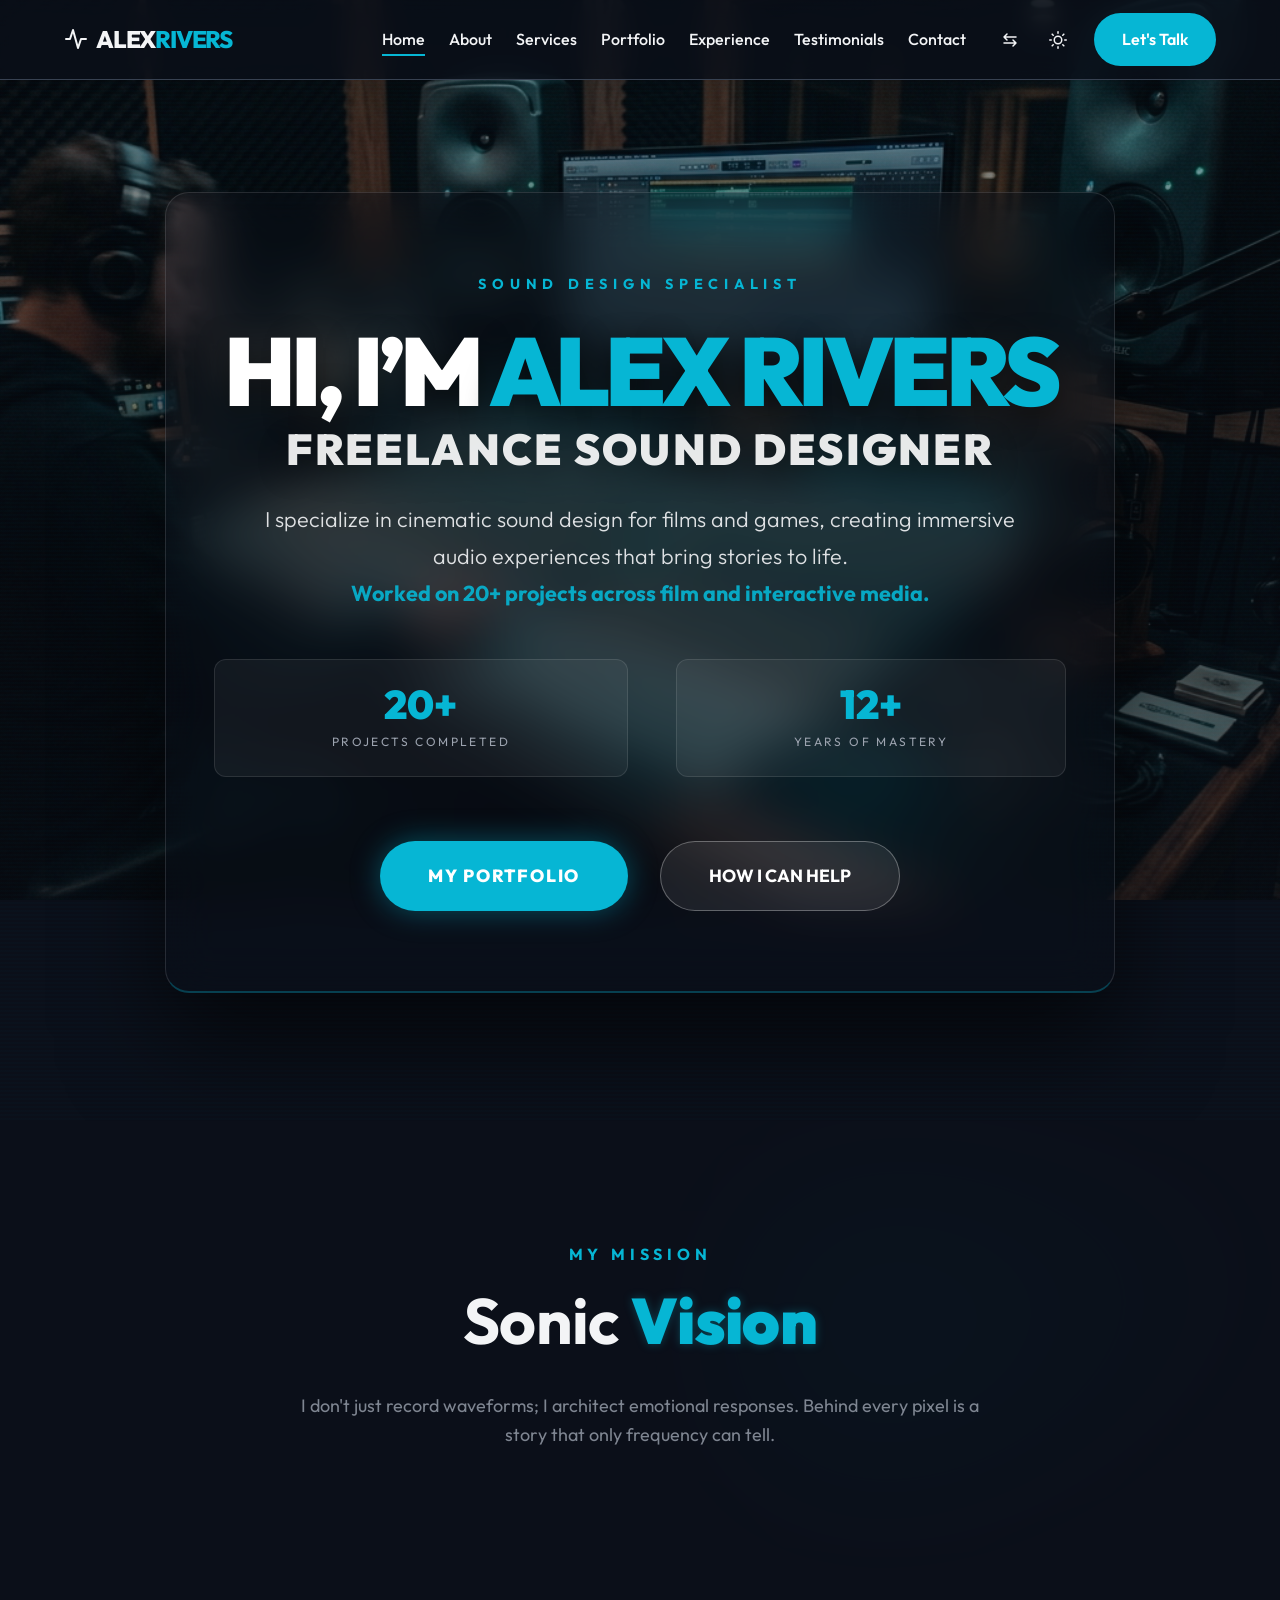
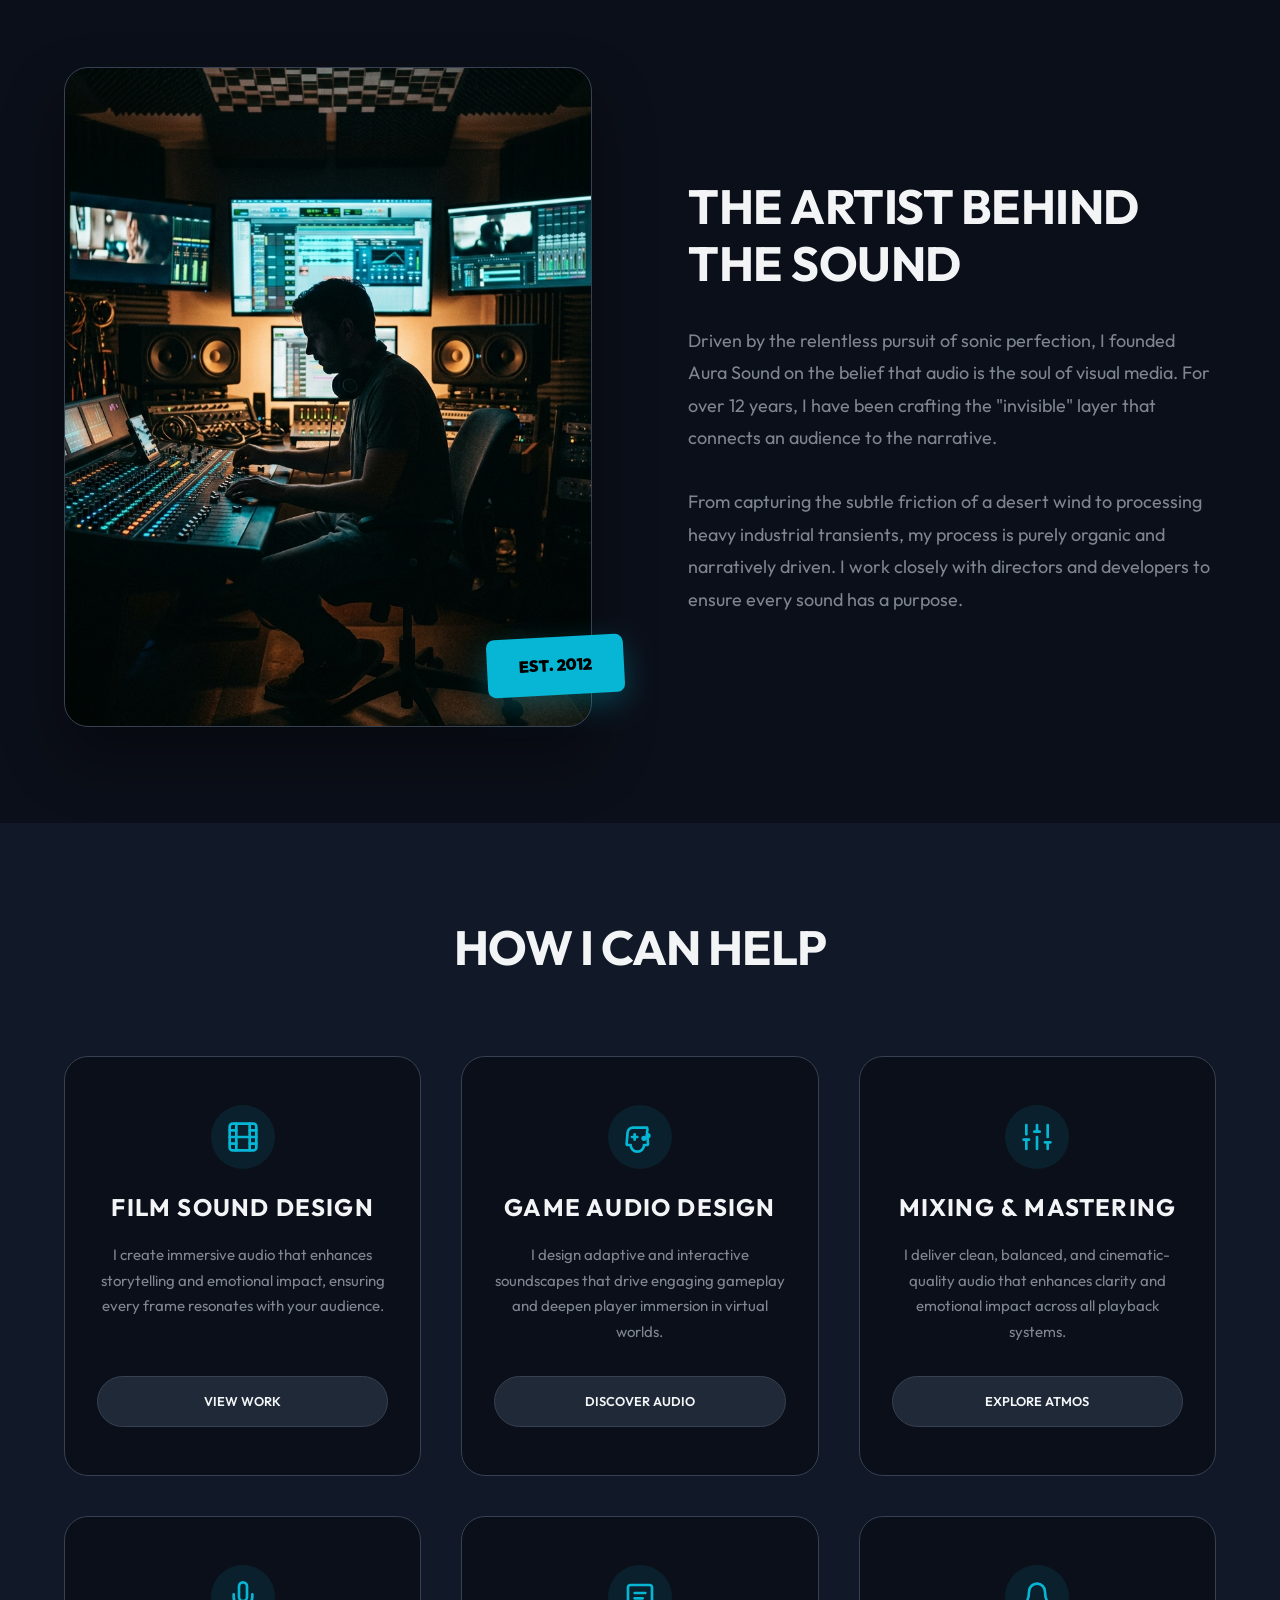
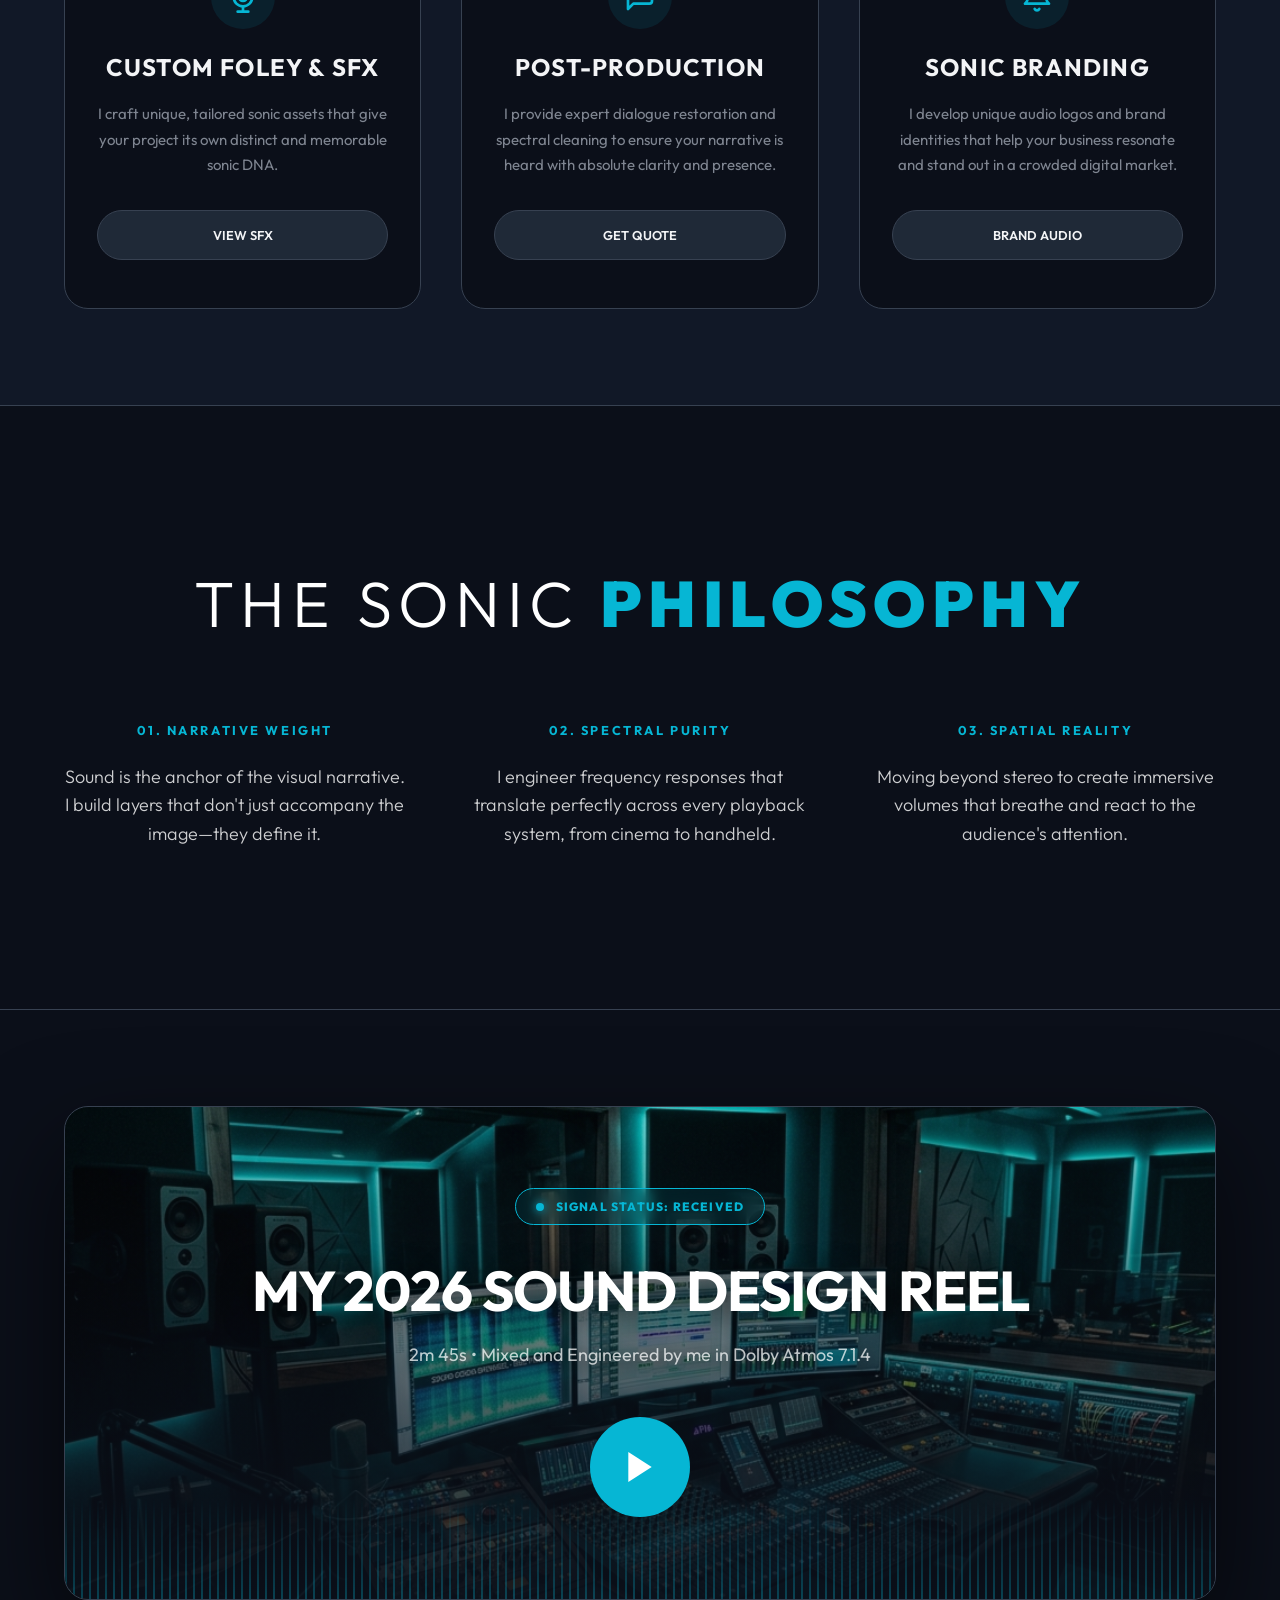
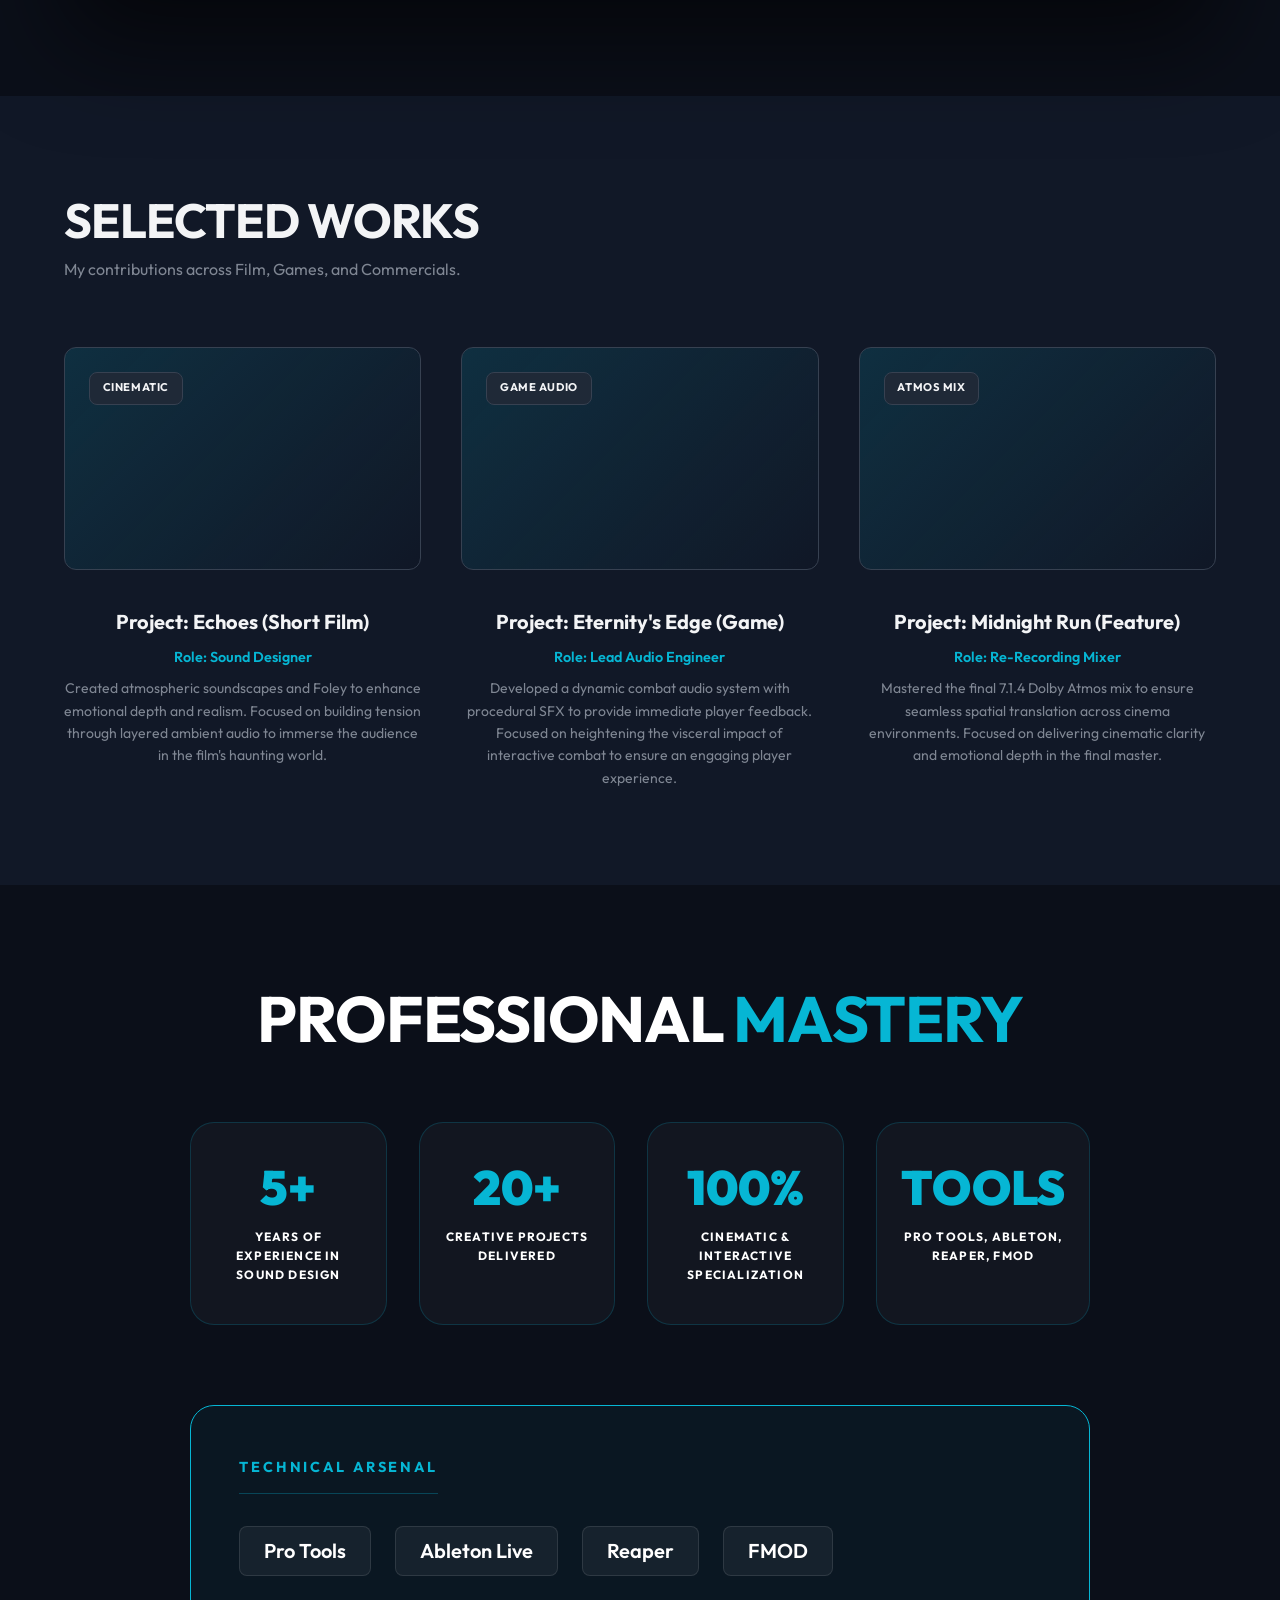
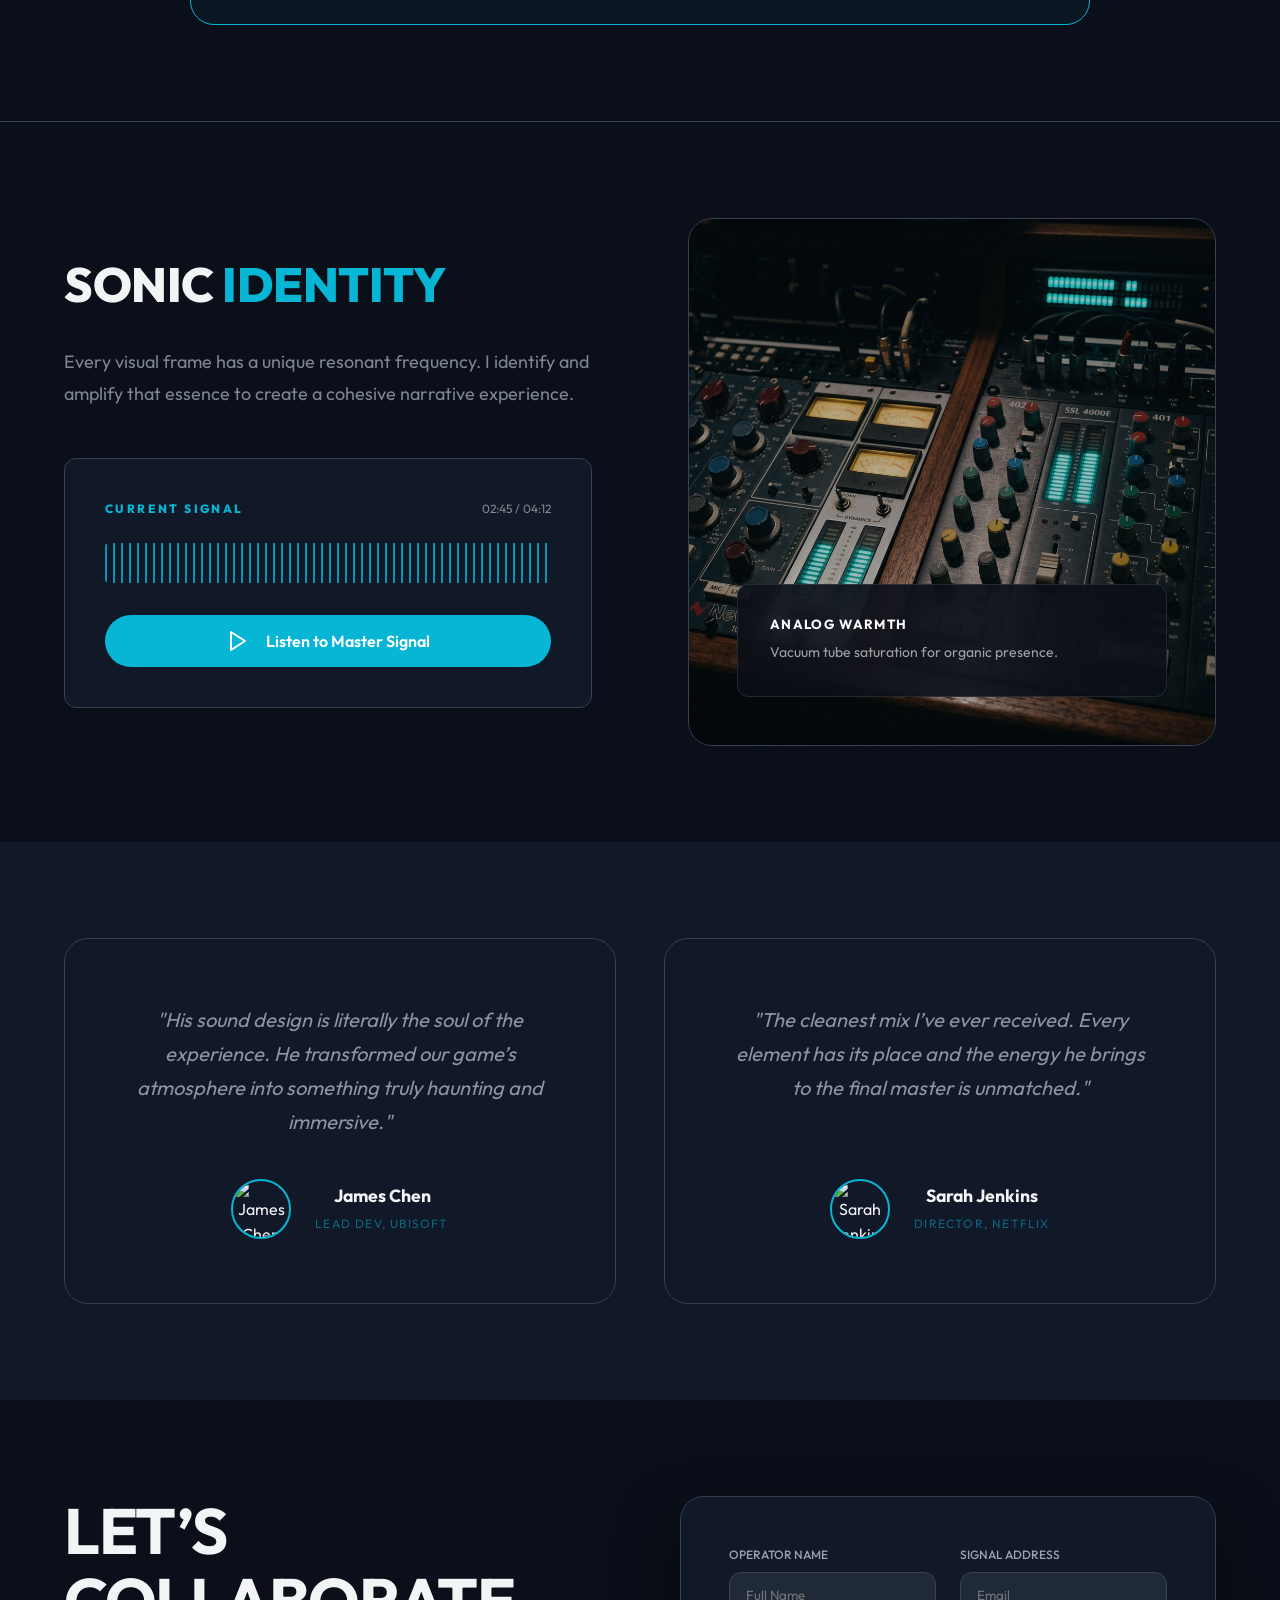
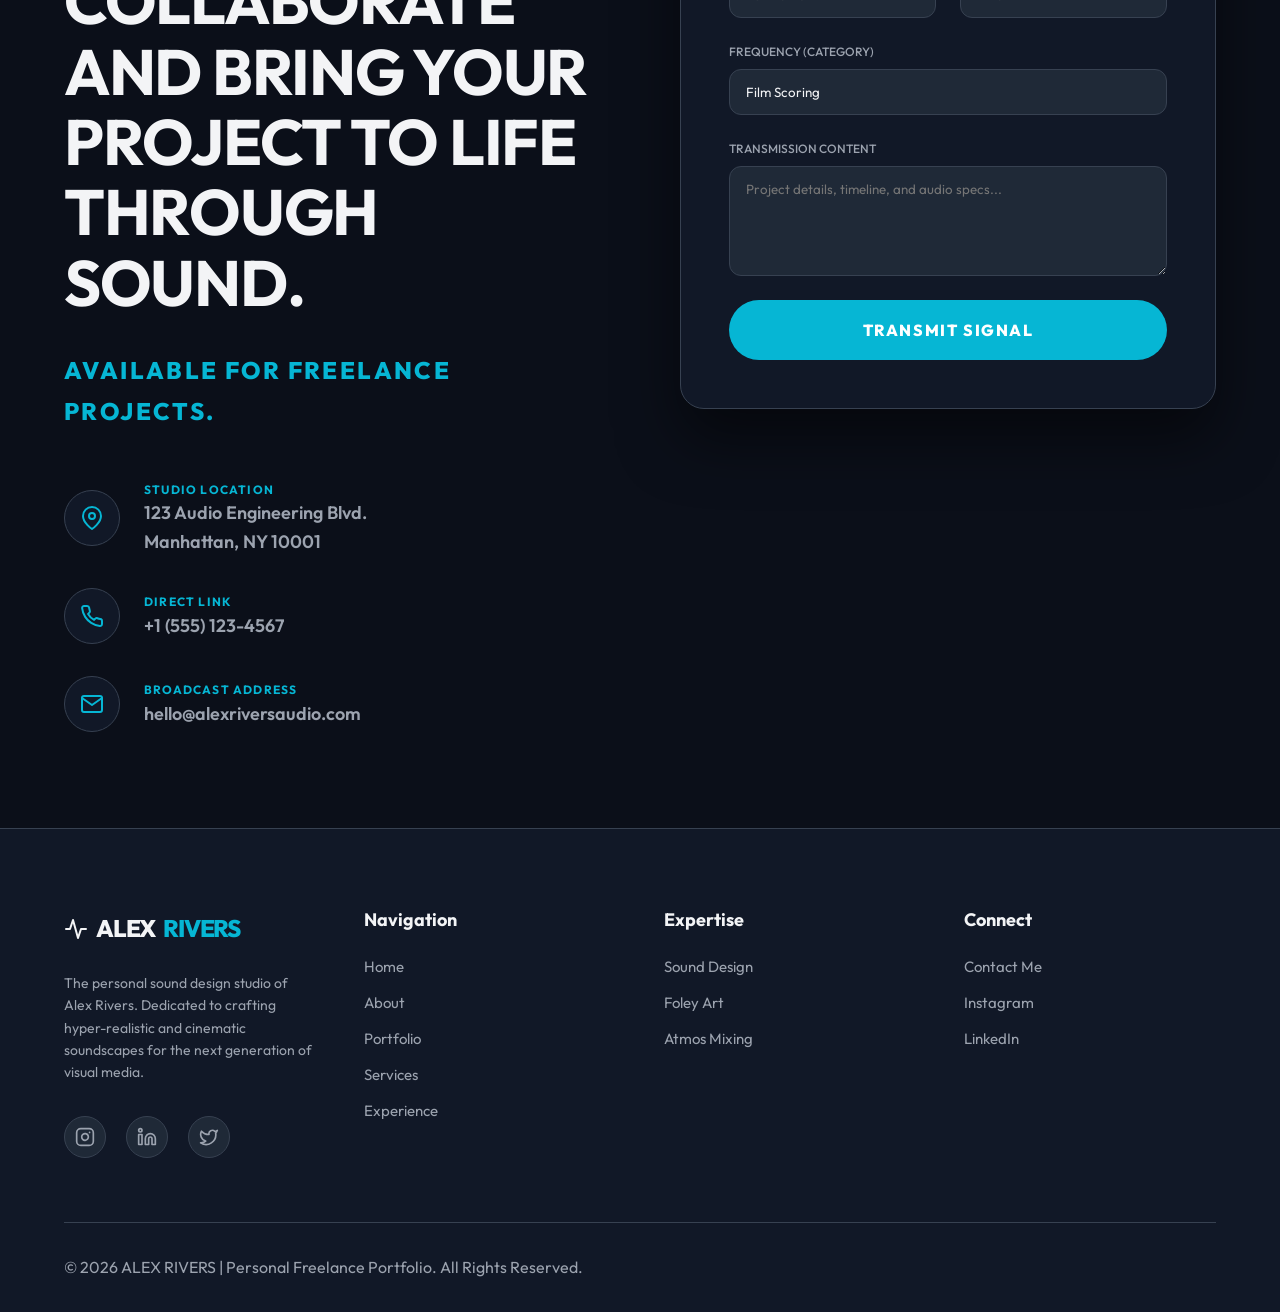
==== index.html @ 5bac8e1f "single page changes" ====
<!DOCTYPE html>
<html lang="en" data-theme="dark" dir="ltr">

<head>
  <meta charset="UTF-8">
  <meta name="viewport" content="width=device-width, initial-scale=1.0">
  <title>AURA SOUND | Personal Portfolio of a Freelance Sound Designer</title>
  <meta name="description"
    content="High-fidelity cinematic soundscapes and Atmos engineering by a specialized freelance sound designer. Explore my work in film and games.">
  <link rel="icon" type="image/svg+xml" href="favicon.svg">
  <link rel="stylesheet" href="css/style.css">
  <style>
    @keyframes fadeInUp {
      from {
        opacity: 0;
        transform: translateY(30px);
      }

      to {
        opacity: 1;
        transform: translateY(0);
      }
    }

    .fade-in-up {
      animation: fadeInUp 0.8s cubic-bezier(0.16, 1, 0.3, 1) forwards;
    }

    .testimonial-card:hover {
      border-color: var(--primary) !important;
      box-shadow: 0 0 30px rgba(6, 182, 212, 0.15);
      transform: translateY(-5px);
    }

    /* Experience Section Stats */
    .experience-stats-grid {
      display: grid;
      grid-template-columns: repeat(4, 1fr);
      gap: 2rem;
      margin-bottom: 5rem;
    }

    .stat-card {
      padding: 2.5rem 1.5rem;
      background: rgba(255, 255, 255, 0.03);
      border: 1px solid rgba(6, 182, 212, 0.2);
      border-radius: var(--radius-lg);
      backdrop-filter: blur(10px);
      transition: transform var(--trans-base);
      text-align: center;
    }

    .stat-card:hover {
      transform: translateY(-5px);
      border-color: var(--primary);
    }

    @media (max-width: 1200px) {
      .experience-stats-grid {
        grid-template-columns: repeat(2, 1fr);
      }
    }

    @media (max-width: 768px) {
      .experience-stats-grid {
        grid-template-columns: 1fr;
        gap: 1.5rem;
      }

      .stat-card {
        padding: 2rem;
      }
    }

    .btn:hover {
      transform: translateY(-2px);
      transition: all 0.3s ease;
    }

    .hero-glass-container {
      position: relative;
    }

    /* Services Styles */
    .service-card:hover {
      transform: translateY(-5px);
      border-color: var(--primary) !important;
      box-shadow: 0 10px 30px rgba(6, 182, 212, 0.1);
    }

    /* Portfolio Styles */
    @keyframes pulse-signal {
      0% {
        opacity: 0.4;
        transform: scale(0.9);
      }

      50% {
        opacity: 1;
        transform: scale(1.1);
      }

      100% {
        opacity: 0.4;
        transform: scale(0.9);
      }
    }

    .signal-dot {
      animation: pulse-signal 2s infinite;
    }

    .reel-container:hover .play-btn {
      transform: scale(1.1);
      background-color: var(--primary);
      color: #fff;
    }

    /* Experience & home2 styles */
    .sonic-identity-img-wrapper img {
      transition: transform 0.8s cubic-bezier(0.16, 1, 0.3, 1);
    }

    .sonic-identity-img-wrapper:hover img {
      transform: scale(1.05);
    }
  </style>
</head>

<body>

  <!-- Header & Navigation -->
  <header class="header">
    <div class="container nav-inner flex-between">

      <!-- Logo -->
      <a href="index.html" class="logo">
        <svg xmlns="http://www.w3.org/2000/svg" width="28" height="28" viewBox="0 0 24 24" fill="none"
          stroke="var(--primary)" stroke-width="2" stroke-linecap="round" stroke-linejoin="round" class="icon">
          <path d="M2 12h4l3-9 5 18 3-9h5"></path>
        </svg>
        <div class="logo-text">ALEX<span>RIVERS</span></div>
      </a>

      <!-- Menu Toggle -->
      <button class="menu-toggle icon-btn">
        <svg xmlns="http://www.w3.org/2000/svg" width="24" height="24" viewBox="0 0 24 24" fill="none"
          stroke="currentColor" stroke-width="2" stroke-linecap="round" stroke-linejoin="round" class="icon">
          <line x1="3" y1="12" x2="21" y2="12"></line>
          <line x1="3" y1="6" x2="21" y2="6"></line>
          <line x1="3" y1="18" x2="21" y2="18"></line>
        </svg>
      </button>

      <!-- Navigation Links -->
      <nav class="nav-links">
        <a href="#home" class="nav-link active">Home</a>
        <a href="#about" class="nav-link">About</a>
        <a href="#services" class="nav-link">Services</a>
        <a href="#portfolio" class="nav-link">Portfolio</a>
        <a href="#experience" class="nav-link">Experience</a>
        <a href="#testimonials" class="nav-link">Testimonials</a>
        <a href="#contact" class="nav-link">Contact</a>

        <!-- Actions -->
        <div class="nav-actions">
          <div class="toggles-wrapper">
            <button class="icon-btn rtl-toggle" title="Toggle RTL">
              <svg xmlns="http://www.w3.org/2000/svg" width="20" height="20" viewBox="0 0 24 24" fill="none"
                stroke="currentColor" stroke-width="2" stroke-linecap="round" stroke-linejoin="round"
                class="icon icon-sm">
                <path d="M20 8H4M8 4l-4 4 4 4"></path>
                <path d="M4 16h16M16 12l4 4-4 4"></path>
              </svg>
            </button>

            <button class="icon-btn theme-toggle" title="Toggle Dark/Light">
              <svg xmlns="http://www.w3.org/2000/svg" width="20" height="20" viewBox="0 0 24 24" fill="none"
                stroke="currentColor" stroke-width="2" stroke-linecap="round" stroke-linejoin="round"
                class="icon icon-sm">
                <circle cx="12" cy="12" r="5"></circle>
                <line x1="12" y1="1" x2="12" y2="3"></line>
                <line x1="12" y1="21" x2="12" y2="23"></line>
                <line x1="4.22" y1="4.22" x2="5.64" y2="5.64"></line>
                <line x1="18.36" y1="18.36" x2="19.78" y2="19.78"></line>
                <line x1="1" y1="12" x2="3" y2="12"></line>
                <line x1="21" y1="12" x2="23" y2="12"></line>
                <line x1="4.22" y1="19.78" x2="5.64" y2="18.36"></line>
                <line x1="18.36" y1="5.64" x2="19.78" y2="4.22"></line>
              </svg>
            </button>
          </div>

          <a href="#contact" class="btn btn-primary">Let's Talk</a>
        </div>
      </nav>

    </div>
  </header>

  <main>
    <!-- Hero Section (Personal Branding) -->
    <section id="home" class="section"
      style="padding-top: calc(var(--nav-height) + 4rem); min-height: 100vh; display: flex; align-items: center; position: relative; overflow: hidden; background: linear-gradient(rgba(11, 15, 25, 0.4), rgba(11, 15, 25, 0.6)), url('images/home1_hero_premium.png') center/cover; background-attachment: fixed;">
      <div class="h-hero-scanline"></div>
      <div class="container" style="position: relative; z-index: 10;">
        <div class="hero-glass-container fade-in-up"
          style="background: rgba(11, 15, 25, 0.3); backdrop-filter: blur(25px); -webkit-backdrop-filter: blur(25px); padding: 5rem 3rem; border-radius: var(--radius-lg); border: 1px solid rgba(255, 255, 255, 0.12); max-width: 950px; margin: 3rem auto 2rem; box-shadow: 0 50px 100px rgba(0,0,0,0.6); border-bottom: 2px solid rgba(6, 182, 212, 0.3); text-align: center;">
          <div class="hero-header-v2">
            <span class="hero-eyebrow"
              style="color: var(--primary); font-weight: 700; text-transform: uppercase; letter-spacing: 0.4em; margin-bottom: 2rem; display: block; font-size: 0.9rem;">Sound Design Specialist</span>
            <h1
              style="font-size: clamp(3.2rem, 8vw, 6rem); text-transform: uppercase; font-weight: 950; line-height: 0.9; letter-spacing: -0.05em; margin-bottom: 2rem; color: #fff; text-shadow: 0 10px 30px rgba(0,0,0,0.5);">
              Hi, I’m <span style="color: var(--primary);">Alex Rivers</span><br>
              <span style="font-size: 0.45em; opacity: 0.9; letter-spacing: 0.05em; display: block; margin-top: 1rem;">Freelance Sound Designer</span>
            </h1>
          </div>
          <p
            style="font-size: 1.35rem; max-width: 800px; margin: 0 auto 3rem; opacity: 0.9; line-height: 1.7; color: #f3f4f6; font-weight: 300;">
            I specialize in cinematic sound design for films and games, creating immersive audio experiences that bring stories to life. <br>
            <span style="font-weight: 700; color: var(--primary);">Worked on 20+ projects across film and interactive media.</span>
          </p>
          
          <div class="hero-highlights">
            <div class="highlight-item">
              <span style="display: block; font-size: 2.5rem; font-weight: 900; color: var(--primary); line-height: 1;">20+</span>
              <span style="font-size: 0.75rem; text-transform: uppercase; letter-spacing: 0.2em; color: var(--text-muted); margin-top: 0.5rem; display: block;">Projects Completed</span>
            </div>
            <div class="highlight-item">
              <span style="display: block; font-size: 2.5rem; font-weight: 900; color: var(--primary); line-height: 1;">12+</span>
              <span style="font-size: 0.75rem; text-transform: uppercase; letter-spacing: 0.2em; color: var(--text-muted); margin-top: 0.5rem; display: block;">Years of Mastery</span>
            </div>
          </div>
          <div style="display: flex; gap: 2rem; flex-wrap: wrap; justify-content: center;">
            <a href="#portfolio" class="btn btn-primary"
              style="padding: 1.25rem 3rem; font-weight: 800; font-size: 1.1rem; box-shadow: 0 0 30px rgba(6, 182, 212, 0.4); text-transform: uppercase; letter-spacing: 0.1em;">My
              Portfolio</a>
            <a href="#services" class="btn btn-secondary"
              style="border: 1.5px solid rgba(255, 255, 255, 0.3); background: rgba(255, 255, 255, 0.08); color: #fff; padding: 1.25rem 3rem; font-weight: 700; font-size: 1.1rem; text-transform: uppercase;">How
              I Can Help</a>
          </div>
        </div>
      </div>
    </section>

    <!-- SECTION 2: About Section (Personal) -->
    <section id="about" class="section"
      style="min-height: 50vh; display: flex; align-items: center; justify-content: center; position: relative; background: var(--hero-bg); overflow: hidden;">
      <div class="container fade-in-up" style="position: relative; z-index: 10; text-align: center;">
        <p
          style="color: var(--primary); font-weight: 700; text-transform: uppercase; letter-spacing: 0.3em; margin-bottom: 1rem;">
          My Mission</p>
        <h2 style="font-size: clamp(2.5rem, 5vw, 4rem); line-height: 1.2; margin-bottom: 2rem;">Sonic <span
            style="display: inline-block; color: var(--primary); font-weight: 900; letter-spacing: -0.01em; filter: drop-shadow(0 0 5px rgba(6, 182, 212, 0.3));">Vision</span>
        </h2>
        <p style="max-width: 700px; margin: 0 auto; font-size: 1.125rem; opacity: 0.8; line-height: 1.6;">I don't just
          record waveforms; I architect emotional responses. Behind every pixel is a story that only frequency can
          tell.
        </p>
      </div>
      <div
        style="position: absolute; right: -10%; top: 20%; width: 50%; height: 60%; background: linear-gradient(135deg, var(--primary) 0%, transparent 70%); opacity: 0.05; filter: blur(100px); pointer-events: none;">
      </div>
    </section>

    <!-- SECTION 2.1: The Artist Behind the Sound -->
    <section class="section">
      <div class="container fade-in-up">
        <div class="grid-2 about-persona-grid" style="gap: 6rem; align-items: center;">
          <div class="persona-image-wrapper" style="position: relative;">
            <div
              style="aspect-ratio: 4/5; width: 100%; background: url('images/studio_persona_moody_1775890774664.png') center/cover; border-radius: var(--radius-lg); border: 1px solid var(--border-color); box-shadow: 0 30px 60px rgba(0,0,0,0.4);">
            </div>
            <div class="persona-badge"
              style="position: absolute; bottom: 2rem; right: -2rem; background: var(--primary); color: #000; padding: 1rem 2rem; border-radius: var(--radius-sm); font-weight: 900; transform: rotate(-3deg); box-shadow: 0 10px 30px rgba(6, 182, 212, 0.3);">
              EST. 2012</div>
          </div>
          <div>
            <h2 style="text-transform: uppercase; margin-bottom: 2rem;">The Artist Behind the Sound</h2>
            <p style="font-size: 1.125rem; line-height: 1.8; opacity: 0.8; margin-bottom: 2rem;">Driven by the
              relentless pursuit of sonic perfection, I founded Aura Sound on the belief that audio is the soul of
              visual media. For over 12 years, I have been crafting the "invisible" layer that connects an audience to
              the narrative.</p>
            <p style="font-size: 1.125rem; line-height: 1.8; opacity: 0.8;">From capturing the subtle friction of a
              desert wind to processing heavy industrial transients, my process is purely organic and narratively
              driven. I work closely with directors and developers to ensure every sound has a purpose.</p>
          </div>
        </div>
      </div>
    </section>
    <!-- SECTION 3: Services (How I Can Help) -->
    <section id="services" class="section" style="background-color: var(--surface-1);">
      <div class="container fade-in-up">
        <h2 style="text-align: center; margin-bottom: 5rem; text-transform: uppercase; letter-spacing: -0.02em;">How I
          Can Help</h2>
        <div class="grid-3" style="gap: 2.5rem; align-items: stretch;">
          <div class="service-card"
            style="background-color: var(--bg-color); padding: 3rem 2rem; border-radius: var(--radius-lg); border: 1px solid var(--border-color); transition: transform var(--trans-base); text-align: center; display: flex; flex-direction: column; height: 100%;">
            <div
              style="width: 64px; height: 64px; background-color: rgba(6, 182, 212, 0.1); color: var(--primary); border-radius: 50%; display: flex; align-items: center; justify-content: center; margin: 0 auto 1.5rem;">
              <svg xmlns="http://www.w3.org/2000/svg" width="32" height="32" viewBox="0 0 24 24" fill="none"
                stroke="currentColor" stroke-width="2" stroke-linecap="round" stroke-linejoin="round">
                <rect x="2" y="2" width="20" height="20" rx="2.18" ry="2.18"></rect>
                <line x1="7" y1="2" x2="7" y2="22"></line>
                <line x1="17" y1="2" x2="17" y2="22"></line>
                <line x1="2" y1="12" x2="22" y2="12"></line>
                <line x1="2" y1="7" x2="7" y2="7"></line>
                <line x1="2" y1="17" x2="7" y2="17"></line>
                <line x1="17" y1="17" x2="22" y2="17"></line>
                <line x1="17" y1="7" x2="22" y2="7"></line>
              </svg>
            </div>
            <h3 style="text-transform: uppercase; letter-spacing: 0.05em; margin-bottom: 1.25rem;">Film Sound Design</h3>
            <p style="font-size: 0.9375rem; opacity: 0.8; line-height: 1.7; flex: 1;">I create immersive audio that enhances storytelling and emotional impact, ensuring every frame resonates with your audience.</p>
            <a href="#portfolio" class="btn btn-secondary"
              style="width: 100%; margin-top: 2rem; font-size: 0.8rem; text-transform: uppercase;">View
              Work</a>
          </div>

          <div class="service-card"
            style="background-color: var(--bg-color); padding: 3rem 2rem; border-radius: var(--radius-lg); border: 1px solid var(--border-color); transition: transform var(--trans-base); text-align: center; display: flex; flex-direction: column; height: 100%;">
            <div
              style="width: 64px; height: 64px; background-color: rgba(6, 182, 212, 0.1); color: var(--primary); border-radius: 50%; display: flex; align-items: center; justify-content: center; margin: 0 auto 1.5rem;">
              <svg xmlns="http://www.w3.org/2000/svg" width="32" height="32" viewBox="0 0 24 24" fill="none"
                stroke="currentColor" stroke-width="2" stroke-linecap="round" stroke-linejoin="round">
                <line x1="6" y1="12" x2="10" y2="12"></line>
                <line x1="8" y1="10" x2="8" y2="14"></line>
                <circle cx="15" cy="13" r="1"></circle>
                <circle cx="18" cy="11" r="1"></circle>
                <path d="M17.32 5H6.68a4 4 0 0 0-3.978 3.59c-.006.052-.01.101-.017.152L2 17a1 1 0 0 0 1 1h2a5 5 0 0 0 10 0h2a1 1 0 0 0 1-1l-.685-8.258c-.023-.273-.042-.547-.042-.822A4 4 0 0 0 17.32 5z"></path>
              </svg>
            </div>
            <h3 style="text-transform: uppercase; letter-spacing: 0.05em; margin-bottom: 1.25rem;">Game Audio Design</h3>
            <p style="font-size: 0.9375rem; opacity: 0.8; line-height: 1.7; flex: 1;">I design adaptive and interactive soundscapes that drive engaging gameplay and deepen player immersion in virtual worlds.</p>
            <a href="#portfolio" class="btn btn-secondary"
              style="width: 100%; margin-top: 2rem; font-size: 0.8rem; text-transform: uppercase;">Discover
              Audio</a>
          </div>

          <div class="service-card"
            style="background-color: var(--bg-color); padding: 3rem 2rem; border-radius: var(--radius-lg); border: 1px solid var(--border-color); transition: transform var(--trans-base); text-align: center; display: flex; flex-direction: column; height: 100%;">
            <div
              style="width: 64px; height: 64px; background-color: rgba(6, 182, 212, 0.1); color: var(--primary); border-radius: 50%; display: flex; align-items: center; justify-content: center; margin: 0 auto 1.5rem;">
              <svg xmlns="http://www.w3.org/2000/svg" width="32" height="32" viewBox="0 0 24 24" fill="none"
                stroke="currentColor" stroke-width="2" stroke-linecap="round" stroke-linejoin="round">
                <line x1="4" y1="21" x2="4" y2="14"></line>
                <line x1="4" y1="10" x2="4" y2="3"></line>
                <line x1="12" y1="21" x2="12" y2="12"></line>
                <line x1="12" y1="8" x2="12" y2="3"></line>
                <line x1="20" y1="21" x2="20" y2="16"></line>
                <line x1="20" y1="12" x2="20" y2="3"></line>
                <line x1="2" y1="14" x2="6" y2="14"></line>
                <line x1="10" y1="8" x2="14" y2="8"></line>
                <line x1="18" y1="16" x2="22" y2="16"></line>
              </svg>
            </div>
            <h3 style="text-transform: uppercase; letter-spacing: 0.05em; margin-bottom: 1.25rem;">Mixing & Mastering</h3>
            <p style="font-size: 0.9375rem; opacity: 0.8; line-height: 1.7; flex: 1;">I deliver clean, balanced, and cinematic-quality audio that enhances clarity and emotional impact across all playback systems.</p>
            <a href="#experience" class="btn btn-secondary"
              style="width: 100%; margin-top: 2rem; font-size: 0.8rem; text-transform: uppercase;">Explore
              Atmos</a>
          </div>

          <div class="service-card"
            style="background-color: var(--bg-color); padding: 3rem 2rem; border-radius: var(--radius-lg); border: 1px solid var(--border-color); transition: transform var(--trans-base); text-align: center; display: flex; flex-direction: column; height: 100%;">
            <div
              style="width: 64px; height: 64px; background-color: rgba(6, 182, 212, 0.1); color: var(--primary); border-radius: 50%; display: flex; align-items: center; justify-content: center; margin: 0 auto 1.5rem;">
              <svg xmlns="http://www.w3.org/2000/svg" width="32" height="32" viewBox="0 0 24 24" fill="none"
                stroke="currentColor" stroke-width="2" stroke-linecap="round" stroke-linejoin="round">
                <path d="M12 1a3 3 0 0 0-3 3v8a3 3 0 0 0 6 0V4a3 3 0 0 0-3-3z"></path>
                <path d="M19 10v2a7 7 0 0 1-14 0v-2"></path>
                <line x1="12" y1="19" x2="12" y2="23"></line>
                <line x1="8" y1="23" x2="16" y2="23"></line>
              </svg>
            </div>
            <h3 style="text-transform: uppercase; letter-spacing: 0.05em; margin-bottom: 1.25rem;">Custom Foley & SFX</h3>
            <p style="font-size: 0.9375rem; opacity: 0.8; line-height: 1.7; flex: 1;">I craft unique, tailored sonic assets that give your project its own distinct and memorable sonic DNA.</p>
            <a href="#portfolio" class="btn btn-secondary"
              style="width: 100%; margin-top: 2rem; font-size: 0.8rem; text-transform: uppercase;">View
              SFX</a>
          </div>

          <div class="service-card"
            style="background-color: var(--bg-color); padding: 3rem 2rem; border-radius: var(--radius-lg); border: 1px solid var(--border-color); transition: transform var(--trans-base); text-align: center; display: flex; flex-direction: column; height: 100%;">
            <div
              style="width: 64px; height: 64px; background-color: rgba(6, 182, 212, 0.1); color: var(--primary); border-radius: 50%; display: flex; align-items: center; justify-content: center; margin: 0 auto 1.5rem;">
              <svg xmlns="http://www.w3.org/2000/svg" width="32" height="32" viewBox="0 0 24 24" fill="none"
                stroke="currentColor" stroke-width="2" stroke-linecap="round" stroke-linejoin="round">
                <path d="M21 15a2 2 0 0 1-2 2H7l-4 4V5a2 2 0 0 1 2-2h14a2 2 0 0 1 2 2z"></path>
                <path d="M8 9h8"></path>
                <path d="M8 13h6"></path>
              </svg>
            </div>
            <h3 style="text-transform: uppercase; letter-spacing: 0.05em; margin-bottom: 1.25rem;">Post-Production</h3>
            <p style="font-size: 0.9375rem; opacity: 0.8; line-height: 1.7; flex: 1;">I provide expert dialogue restoration and spectral cleaning to ensure your narrative is heard with absolute clarity and presence.</p>
            <a href="#contact" class="btn btn-secondary"
              style="width: 100%; margin-top: 2rem; font-size: 0.8rem; text-transform: uppercase;">Get Quote</a>
          </div>

          <div class="service-card"
            style="background-color: var(--bg-color); padding: 3rem 2rem; border-radius: var(--radius-lg); border: 1px solid var(--border-color); transition: transform var(--trans-base); text-align: center; display: flex; flex-direction: column; height: 100%;">
            <div
              style="width: 64px; height: 64px; background-color: rgba(6, 182, 212, 0.1); color: var(--primary); border-radius: 50%; display: flex; align-items: center; justify-content: center; margin: 0 auto 1.5rem;">
              <svg xmlns="http://www.w3.org/2000/svg" width="32" height="32" viewBox="0 0 24 24" fill="none"
                stroke="currentColor" stroke-width="2" stroke-linecap="round" stroke-linejoin="round">
                <path d="M18 8A6 6 0 0 0 6 8c0 7-3 9-3 9h18s-3-2-3-9"></path>
                <path d="M13.73 21a2 2 0 0 1-3.46 0"></path>
              </svg>
            </div>
            <h3 style="text-transform: uppercase; letter-spacing: 0.05em; margin-bottom: 1.25rem;">Sonic Branding</h3>
            <p style="font-size: 0.9375rem; opacity: 0.8; line-height: 1.7; flex: 1;">I develop unique audio logos and brand identities that help your business resonate and stand out in a crowded digital market.</p>
            <a href="#contact" class="btn btn-secondary"
              style="width: 100%; margin-top: 2rem; font-size: 0.8rem; text-transform: uppercase;">Brand Audio</a>
          </div>
        </div>
      </div>
    </section>

    <!-- Section 3: Sonic Philosophy (Personal Approach) -->
    <section class="section"
      style="padding: 10rem 0; background: linear-gradient(rgba(11, 15, 25, 0.9), rgba(11, 15, 25, 0.9)), url('images/studio_environment_cinematic_1775890805738.png') center/cover; background-attachment: fixed; text-align: center; border-top: 1px solid var(--border-color); border-bottom: 1px solid var(--border-color);">
      <div class="container fade-in-up">
        <h2
          style="font-size: clamp(2.5rem, 5vw, 4rem); text-transform: uppercase; font-weight: 300; margin-bottom: 5rem; letter-spacing: 0.1em; color: #fff;">
          The Sonic <span style="font-weight: 900; color: var(--primary);">Philosophy</span></h2>
        <div class="grid-3" style="gap: 4rem;">
          <div>
            <h4
              style="text-transform: uppercase; color: var(--primary); margin-bottom: 1.5rem; letter-spacing: 0.2em; font-size: 0.8rem;">
              01. Narrative Weight</h4>
            <p style="color: #fff; opacity: 0.8; font-size: 1.125rem; font-weight: 300;">Sound is the anchor of the
              visual narrative. I build layers that don't just accompany the image—they define it.</p>
          </div>
          <div>
            <h4
              style="text-transform: uppercase; color: var(--primary); margin-bottom: 1.5rem; letter-spacing: 0.2em; font-size: 0.8rem;">
              02. Spectral Purity</h4>
            <p style="color: #fff; opacity: 0.8; font-size: 1.125rem; font-weight: 300;">I engineer frequency responses
              that translate perfectly across every playback system, from cinema to handheld.</p>
          </div>
          <div>
            <h4
              style="text-transform: uppercase; color: var(--primary); margin-bottom: 1.5rem; letter-spacing: 0.2em; font-size: 0.8rem;">
              03. Spatial Reality</h4>
            <p style="color: #fff; opacity: 0.8; font-size: 1.125rem; font-weight: 300;">Moving beyond stereo to create
              immersive volumes that breathe and react to the audience's attention.</p>
          </div>
        </div>
      </div>
    </section>

    <!-- SECTION 4: Portfolio (My Work) -->
    <section id="portfolio" class="section">
      <div class="container fade-in-up">
        <div class="reel-container"
          style="aspect-ratio: 21/9; background: url('images/reel-bg.png') center/cover; border-radius: var(--radius-lg); border: 1px solid var(--border-color); display: flex; align-items: center; justify-content: center; position: relative; overflow: hidden; box-shadow: 0 40px 100px rgba(0,0,0,0.6);">
          <div
            style="position: absolute; inset: 0; background: linear-gradient(to top, rgba(11,15,25,0.95), rgba(11,15,25,0.2)); z-index: 1;">
          </div>
          <div
            style="position: absolute; bottom: 0; left: 0; width: 100%; height: 100px; z-index: 2; opacity: 0.3; background-image: repeating-linear-gradient(90deg, var(--primary) 0, var(--primary) 2px, transparent 2px, transparent 8px); mask-image: linear-gradient(to top, black, transparent);">
          </div>
          <div class="reel-content" style="position: relative; z-index: 10; text-align: center; padding: 2rem;">
            <div
              style="margin-bottom: 2rem; display: inline-flex; align-items: center; gap: 0.75rem; background: rgba(6, 182, 212, 0.1); border: 1px solid var(--primary); padding: 0.5rem 1.25rem; border-radius: var(--radius-full); backdrop-filter: blur(8px);">
              <div class="signal-dot"
                style="width: 8px; height: 8px; background: var(--primary); border-radius: 50%; box-shadow: 0 0 10px var(--primary);">
              </div>
              <span
                style="font-size: 0.75rem; text-transform: uppercase; font-weight: 800; letter-spacing: 0.1em; color: var(--primary);">Signal
                Status: Received</span>
            </div>
            <h2
              style="font-size: clamp(1.8rem, 5vw, 3.5rem); margin-bottom: 1rem; text-transform: uppercase; letter-spacing: -0.02em;">
              My 2026 Sound Design Reel</h2>
            <p style="font-size: 1.125rem; opacity: 0.8; margin-bottom: 3rem;">2m 45s • Mixed and Engineered by me in
              Dolby
              Atmos 7.1.4</p>
            <button class="play-btn" style="width: 100px; height: 100px; font-size: 1.5rem; margin: 0 auto;">
              <svg xmlns="http://www.w3.org/2000/svg" width="40" height="40" viewBox="0 0 24 24" fill="currentColor"
                stroke="none">
                <polygon points="5 3 19 12 5 21 5 3"></polygon>
              </svg>
            </button>
          </div>
        </div>
      </div>
    </section>

    <section class="section" style="background-color: var(--surface-1);">
      <div class="container">
        <div class="project-log-header"
          style="display: flex; justify-content: space-between; align-items: flex-end; margin-bottom: 4rem;">
          <div>
            <h2 style="text-transform: uppercase; letter-spacing: -0.02em;">Selected Works</h2>
            <p style="margin-top: 0.5rem; opacity: 0.8;">My contributions across Film, Games, and Commercials.</p>
          </div>
        </div>
        <div class="grid-3" style="gap: 2.5rem;">
          <!-- Project 1 -->
          <div class="fade-in-up project-card">
            <div
              style="aspect-ratio: 16/10; background: url('https://images.unsplash.com/photo-1504384308090-c894fdcc538d?q=80&w=1200') center/cover; border-radius: var(--radius-md); border: 1px solid var(--border-color); margin-bottom: 1.5rem; position: relative; overflow: hidden; transition: var(--trans-base); cursor: pointer;">
              <div
                style="position: absolute; inset: 0; background: linear-gradient(135deg, rgba(6, 182, 212, 0.15), transparent);">
              </div>
              <div
                style="position: absolute; top: 1.5rem; left: 1.5rem; background: var(--surface-2); padding: 0.4rem 0.8rem; border-radius: var(--radius-sm); font-size: 0.7rem; text-transform: uppercase; font-weight: 700; letter-spacing: 0.05em; border: 1px solid var(--border-color);">
                Cinematic</div>
            </div>
            <h4 style="margin-bottom: 0.75rem; font-size: 1.25rem;">Project: Echoes (Short Film)</h4>
            <p style="font-size: 0.9rem; margin-bottom: 0.5rem; color: var(--primary); font-weight: 600;">Role: Sound Designer</p>
            <p style="font-size: 0.875rem; opacity: 0.8; line-height: 1.6;">Created atmospheric soundscapes and Foley to enhance emotional depth and realism. Focused on building tension through layered ambient audio to immerse the audience in the film's haunting world.</p>
          </div>
          <!-- Project 2 -->
          <div class="fade-in-up project-card" style="animation-delay: 0.1s;">
            <div
              style="aspect-ratio: 16/10; background: url('https://images.unsplash.com/photo-1606813907291-d86efa9b94db?q=80&w=1200') center/cover; border-radius: var(--radius-md); border: 1px solid var(--border-color); margin-bottom: 1.5rem; position: relative; overflow: hidden; transition: var(--trans-base); cursor: pointer;">
              <div
                style="position: absolute; inset: 0; background: linear-gradient(135deg, rgba(6, 182, 212, 0.15), transparent);">
              </div>
              <div
                style="position: absolute; top: 1.5rem; left: 1.5rem; background: var(--surface-2); padding: 0.4rem 0.8rem; border-radius: var(--radius-sm); font-size: 0.7rem; text-transform: uppercase; font-weight: 700; letter-spacing: 0.05em; border: 1px solid var(--border-color);">
                Game Audio</div>
            </div>
            <h4 style="margin-bottom: 0.75rem; font-size: 1.25rem;">Project: Eternity's Edge (Game)</h4>
            <p style="font-size: 0.9rem; margin-bottom: 0.5rem; color: var(--primary); font-weight: 600;">Role: Lead Audio Engineer</p>
            <p style="font-size: 0.875rem; opacity: 0.8; line-height: 1.6;">Developed a dynamic combat audio system with procedural SFX to provide immediate player feedback. Focused on heightening the visceral impact of interactive combat to ensure an engaging player experience.</p>
          </div>
          <!-- Project 3 -->
          <div class="fade-in-up project-card" style="animation-delay: 0.2s;">
            <div
              style="aspect-ratio: 16/10; background: url('https://images.unsplash.com/photo-1492724441997-5dc865305da7?q=80&w=1200') center/cover; border-radius: var(--radius-md); border: 1px solid var(--border-color); margin-bottom: 1.5rem; position: relative; overflow: hidden; transition: var(--trans-base); cursor: pointer;">
              <div
                style="position: absolute; inset: 0; background: linear-gradient(135deg, rgba(6, 182, 212, 0.15), transparent);">
              </div>
              <div
                style="position: absolute; top: 1.5rem; left: 1.5rem; background: var(--surface-2); padding: 0.4rem 0.8rem; border-radius: var(--radius-sm); font-size: 0.7rem; text-transform: uppercase; font-weight: 700; letter-spacing: 0.05em; border: 1px solid var(--border-color);">
                Atmos Mix</div>
            </div>
            <h4 style="margin-bottom: 0.75rem; font-size: 1.25rem;">Project: Midnight Run (Feature)</h4>
            <p style="font-size: 0.9rem; margin-bottom: 0.5rem; color: var(--primary); font-weight: 600;">Role: Re-Recording Mixer</p>
            <p style="font-size: 0.875rem; opacity: 0.8; line-height: 1.6;">Mastered the final 7.1.4 Dolby Atmos mix to ensure seamless spatial translation across cinema environments. Focused on delivering cinematic clarity and emotional depth in the final master.</p>
          </div>
        </div>
      </div>
    </section>

    <section id="experience" class="section"
      style="background: linear-gradient(rgba(11, 15, 25, 0.9), rgba(11, 15, 25, 0.9)), url('images/studio_environment_cinematic_1775890805738.png') center/cover; background-attachment: fixed;">
      <div class="container fade-in-up">
        <div style="text-align: center; max-width: 900px; margin: 0 auto;">
          <h2 style="font-size: clamp(2.5rem, 5vw, 4rem); margin-bottom: 4rem; color: #fff; text-transform: uppercase; letter-spacing: -0.02em;">Professional <span style="color: var(--primary);">Mastery</span></h2>
          
          <div class="experience-stats-grid">
            <div class="stat-card">
              <div style="font-size: 3rem; font-weight: 900; color: var(--primary); line-height: 1; margin-bottom: 1rem;">5+</div>
              <p style="color: #fff; text-transform: uppercase; letter-spacing: 0.1em; font-weight: 700; font-size: 0.75rem;">Years of Experience in Sound Design</p>
            </div>
            <div class="stat-card">
              <div style="font-size: 3rem; font-weight: 900; color: var(--primary); line-height: 1; margin-bottom: 1rem;">20+</div>
              <p style="color: #fff; text-transform: uppercase; letter-spacing: 0.1em; font-weight: 700; font-size: 0.75rem;">Creative Projects Delivered</p>
            </div>
            <div class="stat-card">
              <div style="font-size: 3rem; font-weight: 900; color: var(--primary); line-height: 1; margin-bottom: 1rem;">100%</div>
              <p style="color: #fff; text-transform: uppercase; letter-spacing: 0.1em; font-weight: 700; font-size: 0.75rem;">Cinematic & Interactive Specialization</p>
            </div>
            <div class="stat-card">
              <div style="font-size: 3rem; font-weight: 900; color: var(--primary); line-height: 1; margin-bottom: 1rem;">TOOLS</div>
              <p style="color: #fff; text-transform: uppercase; letter-spacing: 0.1em; font-weight: 700; font-size: 0.75rem;">Pro Tools, Ableton, Reaper, FMOD</p>
            </div>
          </div>

          <div class="arsenal-container">
            <h4 style="color: var(--primary); text-transform: uppercase; letter-spacing: 0.2em; margin-bottom: 2rem; font-size: 0.9rem; border-bottom: 1px solid rgba(6, 182, 212, 0.3); padding-bottom: 1rem; display: inline-block;">Technical Arsenal</h4>
            <div class="arsenal-tags">
              <span class="arsenal-tag">Pro Tools</span>
              <span class="arsenal-tag">Ableton Live</span>
              <span class="arsenal-tag">Reaper</span>
              <span class="arsenal-tag">FMOD</span>
            </div>
          </div>
        </div>
      </div>
    </section>

    <!-- SECTION 5.1: Sonic Identity -->
    <section class="section"
      style="background-color: var(--bg-color); border-top: 1px solid var(--border-color); position: relative; overflow: hidden;">
      <div class="container fade-in-up">
        <div class="grid-2" style="align-items: center; gap: 6rem;">
          <div>
            <h2 style="font-size: 3rem; text-transform: uppercase; font-weight: 800; margin-bottom: 2rem;">Sonic <span
                style="color: var(--primary);">Identity</span></h2>
            <p style="font-size: 1.125rem; opacity: 0.8; line-height: 1.8; margin-bottom: 3rem;">Every visual frame has
              a unique resonant frequency. I identify and amplify that essence to create a cohesive narrative
              experience.</p>
            <div
              style="padding: 2.5rem; background: var(--surface-1); border: 1px solid var(--border-color); border-radius: var(--radius-md);">
              <div class="flex-between" style="margin-bottom: 1.5rem;">
                <span
                  style="text-transform: uppercase; font-size: 0.75rem; letter-spacing: 0.2em; font-weight: 800; color: var(--primary);">Current
                  Signal</span>
                <span style="font-size: 0.75rem; opacity: 0.5;">02:45 / 04:12</span>
              </div>
              <div
                style="height: 40px; background-image: repeating-linear-gradient(90deg, var(--primary) 0, var(--primary) 2px, transparent 2px, transparent 8px); opacity: 0.8; border-radius: 4px; margin-bottom: 2rem;">
              </div>
              <button class="btn btn-primary"
                style="width: 100%; display: flex; align-items: center; justify-content: center; gap: 1rem;">
                <svg xmlns="http://www.w3.org/2000/svg" width="20" height="20" viewBox="0 0 24 24" fill="currentColor"
                  stroke="none" class="icon">
                  <polygon points="5 3 19 12 5 21 5 3"></polygon>
                </svg>
                Listen to Master Signal
              </button>
            </div>
          </div>
          <div class="sonic-identity-img-wrapper"
            style="position: relative; border-radius: var(--radius-lg); overflow: hidden; border: 1px solid var(--border-color);">
            <img src="images/studio_gear_analog_1775890790411.png" alt="Analog Gear"
              style="width: 100%; aspect-ratio: 1/1; object-fit: cover; opacity: 0.7;">
            <div
              style="position: absolute; bottom: 3rem; left: 3rem; right: 3rem; padding: 2rem; background: rgba(11, 15, 25, 0.9); backdrop-filter: blur(10px); border-radius: var(--radius-md); border: 1px solid rgba(255,255,255,0.1);">
              <h5 style="text-transform: uppercase; color: #fff; margin-bottom: 0.5rem; letter-spacing: 0.1em;">Analog
                Warmth</h5>
              <p style="font-size: 0.875rem; color: #fff; opacity: 0.6;">Vacuum tube saturation for organic presence.
              </p>
            </div>
          </div>
        </div>
      </div>
    </section>

    <!-- SECTION 6: Testimonials (Client Voices) -->
    <section id="testimonials" class="section" style="background-color: var(--surface-1);">
      <div class="container">
        <div class="grid-2" style="gap: 3rem;">
          <div class="glass-bg testimonial-card"
            style="padding: 4rem; border-radius: var(--radius-lg); border: 1px solid var(--border-color); position: relative; transition: all 0.4s ease;">
            <p style="font-size: 1.25rem; font-style: italic; opacity: 0.9; margin-bottom: 2.5rem; line-height: 1.7;">
              "His sound design is literally the soul of the experience. He transformed our game’s
              atmosphere into something truly haunting and immersive."</p>
            <div class="testimonial-user" style="display: flex; align-items: center; gap: 1.5rem;">
              <img src="https://images.unsplash.com/photo-1507003211169-0a1dd7228f2d?q=80&w=400" alt="James Chen"
                style="width: 60px; height: 60px; border-radius: 50%; object-fit: cover; border: 2px solid var(--primary);">
              <div>
                <strong style="display: block; font-size: 1.1rem;">James Chen</strong>
                <span
                  style="font-size: 0.75rem; opacity: 0.5; text-transform: uppercase; letter-spacing: 0.1em; color: var(--primary);">Lead
                  Dev, Ubisoft</span>
              </div>
            </div>
          </div>
          <div class="glass-bg testimonial-card"
            style="padding: 4rem; border-radius: var(--radius-lg); border: 1px solid var(--border-color); position: relative; transition: all 0.4s ease;">
            <p style="font-size: 1.25rem; font-style: italic; opacity: 0.9; margin-bottom: 2.5rem; line-height: 1.7;">
              "The cleanest mix I’ve ever received. Every element has its place and the energy he brings to the final
              master is unmatched."</p>
            <div class="testimonial-user" style="display: flex; align-items: center; gap: 1.5rem;">
              <img src="https://images.unsplash.com/photo-1494790108377-be9c29b29330?q=80&w=400" alt="Sarah Jenkins"
                style="width: 60px; height: 60px; border-radius: 50%; object-fit: cover; border: 2px solid var(--primary);">
              <div>
                <strong style="display: block; font-size: 1.1rem;">Sarah Jenkins</strong>
                <span
                  style="font-size: 0.75rem; opacity: 0.5; text-transform: uppercase; letter-spacing: 0.1em; color: var(--primary);">Director,
                  Netflix</span>
              </div>
            </div>
          </div>
        </div>
      </div>
    </section>

    <!-- SECTION 7: Contact (Let's Collaborate) -->
    <section id="contact" class="section" style="background-color: var(--bg-color);">
      <div class="container fade-in-up">
        <div class="grid-2 contact-section-grid" style="gap: 5rem; align-items: start;">
          <div>
            <h2 style="margin-bottom: 2rem; text-transform: uppercase; letter-spacing: -0.02em; font-size: clamp(2.5rem, 5vw, 4rem); line-height: 1.1;">Let’s collaborate and bring your project to life through sound.</h2>
            <p style="margin-bottom: 3rem; line-height: 1.7; font-size: 1.5rem; color: var(--primary); font-weight: 800; text-transform: uppercase; letter-spacing: 0.1em;">Available for freelance projects.</p>

            <div style="display: flex; gap: 1.5rem; align-items: center; margin-bottom: 2rem;">
              <div
                style="width: 56px; height: 56px; background: var(--surface-1); border: 1px solid var(--border-color); border-radius: 50%; display: flex; align-items: center; justify-content: center; color: var(--primary); flex-shrink: 0;">
                <svg xmlns="http://www.w3.org/2000/svg" width="24" height="24" viewBox="0 0 24 24" fill="none"
                  stroke="currentColor" stroke-width="2" stroke-linecap="round" stroke-linejoin="round" class="icon">
                  <path d="M21 10c0 7-9 13-9 13s-9-6-9-13a9 9 0 0 1 18 0z"></path>
                  <circle cx="12" cy="10" r="3"></circle>
                </svg>
              </div>
              <div>
                <p
                  style="font-size: 0.75rem; text-transform: uppercase; color: var(--primary); font-weight: 700; letter-spacing: 0.1em;">
                  Studio Location</p>
                <p style="font-weight: 600; font-size: 1.125rem;">123 Audio Engineering Blvd.<br>Manhattan, NY 10001</p>
              </div>
            </div>

            <div style="display: flex; gap: 1.5rem; align-items: center; margin-bottom: 2rem;">
              <div
                style="width: 56px; height: 56px; background: var(--surface-1); border: 1px solid var(--border-color); border-radius: 50%; display: flex; align-items: center; justify-content: center; color: var(--primary); flex-shrink: 0;">
                <svg xmlns="http://www.w3.org/2000/svg" width="24" height="24" viewBox="0 0 24 24" fill="none"
                  stroke="currentColor" stroke-width="2" stroke-linecap="round" stroke-linejoin="round" class="icon">
                  <path
                    d="M22 16.92v3a2 2 0 0 1-2.18 2 19.79 19.79 0 0 1-8.63-3.07 19.5 19.5 0 0 1-6-6 19.79 19.79 0 0 1-3.07-8.67A2 2 0 0 1 4.11 2h3a2 2 0 0 1 2 1.72 12.84 12.84 0 0 0 .7 2.81 2 2 0 0 1-.45 2.11L8.09 9.91a16 16 0 0 0 6 6l1.27-1.27a2 2 0 0 1 2.11-.45 12.84 12.84 0 0 0 2.81.7A2 2 0 0 1 22 16.92z">
                  </path>
                </svg>
              </div>
              <div>
                <p
                  style="font-size: 0.75rem; text-transform: uppercase; color: var(--primary); font-weight: 700; letter-spacing: 0.1em;">
                  Direct Link</p>
                <p style="font-weight: 600; font-size: 1.125rem;">+1 (555) 123-4567</p>
              </div>
            </div>

            <div style="display: flex; gap: 1.5rem; align-items: center;">
              <div
                style="width: 56px; height: 56px; background: var(--surface-1); border: 1px solid var(--border-color); border-radius: 50%; display: flex; align-items: center; justify-content: center; color: var(--primary); flex-shrink: 0;">
                <svg xmlns="http://www.w3.org/2000/svg" width="24" height="24" viewBox="0 0 24 24" fill="none"
                  stroke="currentColor" stroke-width="2" stroke-linecap="round" stroke-linejoin="round" class="icon">
                  <path d="M4 4h16c1.1 0 2 .9 2 2v12c0 1.1-.9 2-2 2H4c-1.1 0-2-.9-2-2V6c0-1.1.9-2 2-2z"></path>
                  <polyline points="22,6 12,13 2,6"></polyline>
                </svg>
              </div>
              <div>
                <p
                  style="font-size: 0.75rem; text-transform: uppercase; color: var(--primary); font-weight: 700; letter-spacing: 0.1em;">
                  Broadcast Address</p>
                <p style="font-weight: 600; font-size: 1.125rem;">hello@alexriversaudio.com</p>
              </div>
            </div>
          </div>

          <div class="contact-form-container"
            style="background-color: var(--surface-1); padding: 3rem; border-radius: var(--radius-lg); border: 1px solid var(--border-color); box-shadow: 0 30px 60px rgba(0,0,0,0.5); position: relative; z-index: 10;">
            <form onsubmit="event.preventDefault(); alert('Transmission Sent.');">
              <div class="form-row"
                style="display: grid; grid-template-columns: 1fr 1fr; gap: 1.5rem; margin-bottom: 1.5rem;">
                <div class="form-group" style="margin-bottom: 0;">
                  <label style="color: var(--text-muted); font-size: 0.75rem; text-transform: uppercase;">Operator
                    Name</label>
                  <input type="text" class="input" placeholder="Full Name" required>
                </div>
                <div class="form-group" style="margin-bottom: 0;">
                  <label style="color: var(--text-muted); font-size: 0.75rem; text-transform: uppercase;">Signal
                    Address</label>
                  <input type="email" class="input" placeholder="Email" required>
                </div>
              </div>
              <div class="form-group">
                <label style="color: var(--text-muted); font-size: 0.75rem; text-transform: uppercase;">Frequency
                  (Category)</label>
                <select class="input" style="appearance: none; cursor: pointer;">
                  <option>Film Scoring</option>
                  <option>Game Sound Design</option>
                  <option>Commercial Post</option>
                  <option>Dolby Atmos Mixing</option>
                </select>
              </div>
              <div class="form-group">
                <label style="color: var(--text-muted); font-size: 0.75rem; text-transform: uppercase;">Transmission
                  Content</label>
                <textarea class="input" rows="5" placeholder="Project details, timeline, and audio specs..." required
                  style="resize: vertical;"></textarea>
              </div>
              <button type="submit" class="btn btn-primary"
                style="width: 100%; padding: 1.25rem; font-weight: 800; text-transform: uppercase; letter-spacing: 0.1em;">Transmit
                Signal</button>
            </form>
          </div>
        </div>
      </div>
    </section>

  </main>

  <!-- Footer (Standardized) -->
  <footer class="footer">
    <div class="container">
      <div class="footer-inner">
        <div class="footer-col">
          <a href="index.html" class="logo" style="margin-bottom: 1.5rem; display: flex;">
            <svg xmlns="http://www.w3.org/2000/svg" width="24" height="24" viewBox="0 0 24 24" fill="none"
              stroke="var(--primary)" stroke-width="2" stroke-linecap="round" stroke-linejoin="round" class="icon">
              <path d="M2 12h4l3-9 5 18 3-9h5"></path>
            </svg>
            ALEX<span>RIVERS</span>
          </a>
          <p style="font-size: 0.875rem; line-height: 1.6;">The personal sound design studio of Alex Rivers. Dedicated to
            crafting hyper-realistic and cinematic soundscapes for the next generation of visual media.</p>
          <div class="footer-socials">
            <a href="#" class="social-icon-link" title="Instagram">
              <svg xmlns="http://www.w3.org/2000/svg" width="20" height="20" viewBox="0 0 24 24" fill="none"
                stroke="currentColor" stroke-width="2" stroke-linecap="round" stroke-linejoin="round">
                <rect x="2" y="2" width="20" height="20" rx="5" ry="5"></rect>
                <path d="M16 11.37A4 4 0 1 1 12.63 8 4 4 0 0 1 16 11.37z"></path>
                <line x1="17.5" y1="6.5" x2="17.51" y2="6.5"></line>
              </svg>
            </a>
            <a href="#" class="social-icon-link" title="LinkedIn">
              <svg xmlns="http://www.w3.org/2000/svg" width="20" height="20" viewBox="0 0 24 24" fill="none"
                stroke="currentColor" stroke-width="2" stroke-linecap="round" stroke-linejoin="round">
                <path d="M16 8a6 6 0 0 1 6 6v7h-4v-7a2 2 0 0 0-2-2 2 2 0 0 0-2 2v7h-4v-7a6 6 0 0 1 6-6z"></path>
                <rect x="2" y="9" width="4" height="12"></rect>
                <circle cx="4" cy="4" r="2"></circle>
              </svg>
            </a>
            <a href="#" class="social-icon-link" title="Twitter">
              <svg xmlns="http://www.w3.org/2000/svg" width="20" height="20" viewBox="0 0 24 24" fill="none"
                stroke="currentColor" stroke-width="2" stroke-linecap="round" stroke-linejoin="round">
                <path
                  d="M22 4s-.7 2.1-2 3.4c1.6 10-9.4 17.3-18 11.6 2.2.1 4.4-.6 6-2C3 15.5.5 9.6 3 5c2.2 2.6 5.6 4.1 9 4-.9-4.2 4-6.6 7-3.8 1.1 0 3-1.2 3-1.2z">
                </path>
              </svg>
            </a>
          </div>
        </div>
        <div class="footer-col">
          <h4>Navigation</h4>
          <div class="footer-links">
            <a href="#home" class="footer-link">Home</a>
            <a href="#about" class="footer-link">About</a>
            <a href="#portfolio" class="footer-link">Portfolio</a>
            <a href="#services" class="footer-link">Services</a>
            <a href="#experience" class="footer-link">Experience</a>
          </div>
        </div>
        <div class="footer-col">
          <h4>Expertise</h4>
          <div class="footer-links">
            <a href="#services" class="footer-link">Sound Design</a>
            <a href="#services" class="footer-link">Foley Art</a>
            <a href="#experience" class="footer-link">Atmos Mixing</a>
          </div>
        </div>
        <div class="footer-col">
          <h4>Connect</h4>
          <div class="footer-links">
            <a href="#contact" class="footer-link">Contact Me</a>
            <a href="#" class="footer-link">Instagram</a>
            <a href="#" class="footer-link">LinkedIn</a>
          </div>
        </div>
      </div>
      <div class="footer-bottom">
        <p>&copy; 2026 ALEX RIVERS | Personal Freelance Portfolio. All Rights Reserved.</p>
      </div>
    </div>
  </footer>

  <button class="scroll-top" title="Back to Top">
    <svg xmlns="http://www.w3.org/2000/svg" width="24" height="24" viewBox="0 0 24 24" fill="none" stroke="currentColor"
      stroke-width="2" stroke-linecap="round" stroke-linejoin="round" class="icon">
      <polyline points="18 15 12 9 6 15"></polyline>
    </svg>
  </button>

  <script src="js/script.js"></script>
</body>

</html>
---- css/style.css ----
/* =========================================
   FREELANCE SOUND DESIGNER PORTFOLIO
   Global Styles & Theming System
   ========================================= */

@import url('https://fonts.googleapis.com/css2?family=Outfit:wght@300;400;500;600;700;800&display=swap');

:root {
  /* Branding */
  --primary: #06b6d4;
  /* Vibrant Teal/Cyan */
  --primary-hover: #0891b2;

  /* Dark Mode (Default) - Cinematic */
  --bg-color: #0b0f19;
  --surface-1: #111827;
  --surface-2: #1f2937;
  --text-main: #f3f4f6;
  --text-muted: #9ca3af;
  --border-color: #374151;
  --shadow-color: rgba(0, 0, 0, 0.5);
  --hero-bg: #0b0f19;

  /* Layout & Spacing */
  --container-max: 1280px;
  --nav-height: 80px;
  --radius-sm: 8px;
  --radius-md: 12px;
  --radius-lg: 24px;
  --radius-full: 9999px;

  /* Transitions */
  --trans-fast: 0.15s ease;
  --trans-base: 0.3s cubic-bezier(0.4, 0, 0.2, 1);
  --trans-slow: 0.5s cubic-bezier(0.4, 0, 0.2, 1);
}

/* Light Mode Overrides */
[data-theme="light"] {
  --bg-color: #f8fafc;
  --surface-1: #ffffff;
  --surface-2: #f1f5f9;
  --text-main: #0f172a;
  --text-muted: #64748b;
  --border-color: #e2e8f0;
  --shadow-color: rgba(0, 0, 0, 0.05);
  --hero-bg: #EFF5F9;
}

/* RTL Support */
[dir="rtl"] {
  text-align: right;
}

/* Reset & Base */
*,
*::before,
*::after {
  box-sizing: border-box;
  margin: 0;
  padding: 0;
}

html {
  font-family: 'Outfit', sans-serif;
  scroll-behavior: smooth;
  font-size: 16px;
}

body {
  background-color: var(--bg-color);
  color: var(--text-main);
  line-height: 1.6;
  transition: background-color var(--trans-base), color var(--trans-base);
  overflow-x: hidden;
  min-height: 100vh;
  display: flex;
  flex-direction: column;
}

img,
video {
  max-width: 100%;
  height: auto;
  display: block;
}

a {
  color: inherit;
  text-decoration: none;
  transition: color var(--trans-fast);
}

ul {
  list-style: none;
}

/* Typography */
h1,
h2,
h3,
h4,
h5,
h6 {
  line-height: 1.2;
  font-weight: 700;
  color: var(--text-main);
}

h1 {
  font-size: clamp(2.5rem, 5vw, 4.5rem);
  letter-spacing: -0.02em;
}

h2 {
  font-size: clamp(2rem, 4vw, 3rem);
  letter-spacing: -0.01em;
}

h3 {
  font-size: 1.5rem;
}

p {
  color: var(--text-muted);
}

/* Layout Classes */
.container {
  width: 100%;
  max-width: var(--container-max);
  margin: 0 auto;
  padding: 0 5%;
}

.section {
  padding: 6rem 0;
}

.grid-2 {
  display: grid;
  grid-template-columns: repeat(auto-fit, minmax(300px, 1fr));
  gap: 2rem;
}

.grid-3 {
  display: grid;
  grid-template-columns: repeat(auto-fit, minmax(300px, 1fr));
  gap: 2rem;
}

@media (min-width: 768px) {
  .grid-2 {
    grid-template-columns: repeat(2, 1fr);
  }

  .grid-3 {
    grid-template-columns: repeat(3, 1fr);
  }
}

@media (min-width: 1024px) {
  .grid-2 {
    grid-template-columns: 1fr 1fr;
  }

  .grid-3 {
    grid-template-columns: repeat(3, 1fr);
  }
}

.flex-center {
  display: flex;
  align-items: center;
  justify-content: center;
}

.flex-between {
  display: flex;
  align-items: center;
  justify-content: space-between;
}

/* UI Elements */

/* Buttons */
.btn {
  display: inline-flex;
  align-items: center;
  justify-content: center;
  gap: 0.5rem;
  padding: 0.875rem 1.75rem;
  font-weight: 600;
  border-radius: var(--radius-full);
  border: none;
  cursor: pointer;
  transition: all var(--trans-base);
  font-family: inherit;
  font-size: 1rem;
}

.btn:active {
  transform: scale(0.98);
}

.btn-primary {
  background-color: var(--primary);
  color: #fff;
}

.btn-primary:hover {
  background-color: var(--primary-hover);
  box-shadow: 0 4px 20px rgba(6, 182, 212, 0.4);
}

.btn-secondary {
  background-color: var(--surface-2);
  color: var(--text-main);
  border: 1px solid var(--border-color);
}

.btn-secondary:hover {
  background-color: var(--border-color);
  color: var(--text-main);
}

/* Icons */
.icon {
  width: 24px;
  height: 24px;
  stroke: currentColor;
  stroke-width: 2;
  stroke-linecap: round;
  stroke-linejoin: round;
  fill: none;
}

.toggles-wrapper {
  display: flex;
  align-items: center;
  gap: 0.75rem;
  flex-shrink: 0;
}

.icon-sm {
  width: 18px;
  height: 18px;
}

.icon-lg {
  width: 32px;
  height: 32px;
}

/* Header & Nav */
.header {
  position: fixed;
  top: 0;
  left: 0;
  width: 100%;
  height: var(--nav-height);
  z-index: 100;
  background-color: rgba(11, 15, 25, 0.8);
  backdrop-filter: blur(12px);
  -webkit-backdrop-filter: blur(12px);
  border-bottom: 1px solid var(--border-color);
}

[data-theme="light"] .header {
  background-color: rgba(248, 250, 252, 0.8);
}

.nav-inner {
  height: 100%;
}

.logo {
  display: flex;
  align-items: center;
  gap: 0.5rem;
  font-weight: 800;
  font-size: 1.5rem;
  letter-spacing: -0.05em;
  text-transform: uppercase;
}

.logo span {
  color: var(--primary);
}

.nav-links {
  display: flex;
  align-items: center;
  gap: 1.5rem; /* Reduced from 2rem to prevent clustering */
  width: 100%;
  justify-content: flex-end;
}

.nav-link {
  font-weight: 500;
  position: relative;
}

.nav-link::after {
  content: '';
  position: absolute;
  bottom: -4px;
  left: 0;
  width: 0;
  height: 2px;
  background-color: var(--primary);
  transition: width var(--trans-base);
}

.nav-link:hover::after,
.nav-link.active::after {
  width: 100%;
}

.nav-actions {
  display: flex;
  align-items: center;
  gap: 1rem;
  flex-wrap: nowrap;
}

.toggles-wrapper {
  display: flex;
  align-items: center;
  gap: 0.5rem;
}

.icon-btn {
  background: none;
  border: none;
  color: var(--text-main);
  cursor: pointer;
  display: flex;
  align-items: center;
  justify-content: center;
  width: 40px;
  height: 40px;
  border-radius: 50%;
  transition: background-color var(--trans-fast);
}

.icon-btn:hover {
  background-color: var(--surface-2);
}

/* Mobile Menu Toggle */
.menu-toggle {
  display: none;
}

@media (max-width: 1024px) {
  .nav-links {
    position: fixed;
    top: var(--nav-height);
    left: -100%;
    width: 100%;
    height: calc(100vh - var(--nav-height));
    background-color: var(--bg-color);
    flex-direction: column;
    padding: 2rem;
    transition: left var(--trans-base);
    overflow-y: auto;
  }

  .nav-links.active {
    left: 0;
  }

  .menu-toggle {
    display: flex;
  }

  [dir="rtl"] .nav-links {
    left: auto;
    right: -100%;
    transition: right var(--trans-base);
  }

  [dir="rtl"] .nav-links.active {
    right: 0;
  }

  .nav-actions {
    display: flex;
    flex-direction: column;
    width: 100%;
    margin-top: 0.75rem;
    padding-top: 1.5rem;
    border-top: 1px solid var(--border-color);
    gap: 1.25rem;
  }

  .nav-actions .btn {
    width: 100%;
    justify-content: center;
    order: 2;
  }

  .nav-actions .toggles-wrapper {
    display: flex;
    justify-content: center;
    gap: 2rem;
    order: 1;
  }
}

/* Redesigned Footer */
.footer {
  margin-top: auto;
  border-top: 1px solid var(--border-color);
  padding: 5rem 0 2rem;
  background-color: var(--surface-1);
}

.footer-inner {
  display: grid;
  grid-template-columns: repeat(1, 1fr);
  gap: 3rem;
}

.footer-col h4 {
  margin-bottom: 1.5rem;
  color: var(--text-main);
  font-size: 1.125rem;
}

.footer-links {
  display: flex;
  flex-direction: column;
  gap: 0.75rem;
}

.footer-link {
  color: var(--text-muted);
  font-size: 0.9375rem;
}

.footer-link:hover {
  color: var(--primary);
}

.footer-socials {
  display: flex;
  gap: 1.25rem;
  margin-top: 2rem;
}

.social-icon-link {
  display: flex;
  align-items: center;
  justify-content: center;
  width: 42px;
  height: 42px;
  background-color: var(--surface-2);
  border: 1px solid var(--border-color);
  border-radius: 50%;
  color: var(--text-muted);
  transition: all var(--trans-base);
}

.social-icon-link:hover {
  background-color: var(--primary);
  color: #fff;
  border-color: var(--primary);
  transform: translateY(-5px);
  box-shadow: 0 10px 20px rgba(6, 182, 212, 0.3);
}

.footer-bottom {
  margin-top: 4rem;
  padding-top: 2rem;
  border-top: 1px solid var(--border-color);
  display: flex;
  flex-direction: column;
  align-items: center;
  gap: 1rem;
  text-align: center;
}

@media (min-width: 768px) {
  .footer-inner {
    grid-template-columns: repeat(2, 1fr);
  }
}

@media (min-width: 1024px) {
  .footer-inner {
    grid-template-columns: repeat(4, 1fr);
  }

  .footer-bottom {
    flex-direction: row;
    justify-content: space-between;
    text-align: left;
  }
}

/* Scroll to Top */
.scroll-top {
  position: fixed;
  bottom: 2rem;
  right: 2rem;
  width: 50px;
  height: 50px;
  background-color: var(--primary);
  color: white;
  border-radius: 50%;
  display: flex;
  align-items: center;
  justify-content: center;
  border: none;
  cursor: pointer;
  z-index: 999;
  opacity: 0;
  visibility: hidden;
  transform: translateY(20px);
  transition: all var(--trans-base);
  box-shadow: 0 0 20px rgba(6, 182, 212, 0.4);
}

.scroll-top.visible {
  opacity: 1;
  visibility: visible;
  transform: translateY(0);
}

.scroll-top:hover {
  transform: scale(1.1) translateY(-5px);
  box-shadow: 0 0 30px rgba(6, 182, 212, 0.6);
}

/* Forms & Inputs */
.form-group {
  margin-bottom: 1.5rem;
  display: flex;
  flex-direction: column;
  gap: 0.5rem;
}

label {
  font-weight: 500;
  font-size: 0.875rem;
}

.input-wrapper {
  position: relative;
  display: flex;
  align-items: center;
}

.input {
  width: 100%;
  padding: 0.875rem 1rem;
  background-color: var(--surface-2);
  border: 1px solid var(--border-color);
  border-radius: var(--radius-md);
  color: var(--text-main);
  font-family: inherit;
  transition: border-color var(--trans-fast);
}

.input:focus {
  outline: none;
  border-color: var(--primary);
}

.input-icon {
  position: absolute;
  right: 1rem;
  color: var(--text-muted);
}

[dir="rtl"] .input-icon {
  right: auto;
  left: 1rem;
}

.pwd-toggle {
  background: none;
  border: none;
  cursor: pointer;
  padding: 0;
  display: flex;
  align-items: center;
  color: var(--text-muted);
}

.pwd-toggle:hover {
  color: var(--text-main);
}

/* Auth Pages Specifics */
.auth-page {
  display: flex;
  align-items: center;
  justify-content: center;
  min-height: 100vh;
  padding: 2rem;
  position: relative;
}

.auth-header-actions {
  position: absolute;
  top: 2rem;
  right: 2rem;
  display: flex;
  gap: 0.5rem;
}

[dir="rtl"] .auth-header-actions {
  right: auto;
  left: 2rem;
}

.auth-card {
  width: 100%;
  max-width: 440px;
  background-color: var(--surface-1);
  border: 1px solid var(--border-color);
  border-radius: var(--radius-lg);
  padding: 3rem 2.5rem;
  box-shadow: 0 10px 30px var(--shadow-color);
}

.auth-logo {
  justify-content: center;
  margin-bottom: 2rem;
}

.auth-title {
  text-align: center;
  margin-bottom: 0.5rem;
}

.auth-subtitle {
  text-align: center;
  margin-bottom: 2rem;
}

.auth-divider {
  display: flex;
  align-items: center;
  text-align: center;
  color: var(--text-muted);
  margin: 1.5rem 0;
  font-size: 0.875rem;
}

.auth-divider::before,
.auth-divider::after {
  content: '';
  flex: 1;
  border-bottom: 1px solid var(--border-color);
}

.auth-divider::before {
  margin-right: 0.5rem;
}

.auth-divider::after {
  margin-left: 0.5rem;
}

.social-btns {
  display: flex;
  flex-direction: column;
  gap: 1rem;
}

.btn-social {
  width: 100%;
  background-color: transparent;
  border: 1px solid var(--border-color);
  color: var(--text-main);
  justify-content: center;
}

.btn-social:hover {
  background-color: var(--surface-2);
}

.form-row {
  display: flex;
  justify-content: space-between;
  align-items: center;
  margin-bottom: 1.5rem;
  font-size: 0.875rem;
}

/* Utility Animations */
.fade-in-up {
  opacity: 0;
  transform: translateY(20px);
  animation: fadeInUp 0.8s forwards;
}

@keyframes fadeInUp {
  to {
    opacity: 1;
    transform: translateY(0);
  }
}

/* Pricing Page Specs */
.pricing-card {
  background-color: var(--surface-1);
  border: 1px solid var(--border-color);
  border-radius: var(--radius-lg);
  padding: 2.5rem;
  display: flex;
  flex-direction: column;
  transition: transform var(--trans-base);
}

.pricing-card:hover {
  transform: translateY(-5px);
}

.pricing-card.popular {
  border-color: var(--primary);
  position: relative;
  box-shadow: 0 0 20px rgba(6, 182, 212, 0.1);
}

.popular-badge {
  position: absolute;
  top: -12px;
  left: 50%;
  transform: translateX(-50%);
  background-color: var(--primary);
  color: white;
  padding: 0.25rem 1rem;
  border-radius: var(--radius-full);
  font-size: 0.75rem;
  font-weight: 700;
  text-transform: uppercase;
}

.price {
  font-size: 3rem;
  font-weight: 800;
  margin: 1.5rem 0;
}

.price span {
  font-size: 1rem;
  color: var(--text-muted);
  font-weight: 400;
}

.pricing-features {
  margin: 2rem 0;
  display: flex;
  flex-direction: column;
  gap: 1rem;
  flex: 1;
}

.feature-item {
  display: flex;
  align-items: center;
  gap: 0.75rem;
}

.feature-item .icon {
  color: var(--primary);
}

/* Audio Player Component */
.audio-track {
  background-color: var(--surface-2);
  border: 1px solid var(--border-color);
  border-radius: var(--radius-md);
  padding: 1.5rem;
  margin-bottom: 1.5rem;
  display: grid;
  grid-template-columns: auto 1fr;
  gap: 1.5rem;
  align-items: center;
}

.play-btn {
  width: 56px;
  height: 56px;
  background-color: var(--primary);
  color: white;
  border-radius: 50%;
  display: flex;
  justify-content: center;
  align-items: center;
  border: none;
  cursor: pointer;
  transition: all var(--trans-base);
}

.play-btn:hover {
  transform: scale(1.05);
  box-shadow: 0 0 15px rgba(6, 182, 212, 0.5);
}

.track-info h4 {
  margin-bottom: 0.25rem;
}

.track-meta {
  display: flex;
  gap: 1rem;
  font-size: 0.875rem;
  color: var(--text-muted);
  margin-bottom: 0.75rem;
}

.track-category {
  color: var(--primary);
  font-weight: 500;
}

.waveform-mock {
  height: 30px;
  background-image: repeating-linear-gradient(90deg,
      var(--primary) 0%,
      var(--primary) 2px,
      transparent 2px,
      transparent 6px);
  opacity: 0.5;
  border-radius: 4px;
}

/* --- LEGACY CLASSIC SUPPORT (Home1) --- */
.glass-bg {
  background: var(--surface-1);
  backdrop-filter: blur(10px);
  -webkit-backdrop-filter: blur(10px);
  border: 1px solid var(--border-color);
}

.blueprint-grid {
  pointer-events: none;
  opacity: 0.1;
}

.brand-carousel {
  overflow: hidden;
  padding: 2rem 0;
  width: 100%;
}

.brand-track {
  display: flex;
  width: max-content;
  animation: brand-scroll 40s linear infinite;
}

@keyframes brand-scroll {
  0% {
    transform: translateX(0);
  }

  100% {
    transform: translateX(-50%);
  }
}

.testimonial-card {
  text-align: center;
}

.testimonial-user {
  display: flex;
  align-items: center;
  justify-content: center;
  gap: 1.5rem;
}

.h-hero-scanline {
  position: absolute;
  top: 0;
  left: 0;
  width: 100%;
  height: 100%;
  background: linear-gradient(to bottom, transparent 50%, rgba(6, 182, 212, 0.02) 50%);
  background-size: 100% 4px;
  z-index: 1;
  pointer-events: none;
}

/* =========================================
   RESPONSIVE HARDENING (Mobile & Tablet)
   ========================================= */

@media (max-width: 1024px) {
  .section {
    padding: 5rem 0;
  }

  .grid-2,
  .grid-3 {
    gap: 1.5rem;
  }
}

@media (max-width: 768px) {
  :root {
    --nav-height: 70px;
  }

  .section {
    padding: 4rem 0;
  }

  .container {
    padding: 0 1.5rem;
  }

  h1 {
    font-size: 2.5rem;
  }

  h2 {
    font-size: 1.875rem;
  }

  .grid-2,
  .grid-3 {
    grid-template-columns: 1fr;
    gap: 2rem;
  }

  /* Navigation */
  .nav-links {
    position: fixed;
    top: var(--nav-height);
    left: -100%;
    width: 100%;
    height: calc(100vh - var(--nav-height));
    background-color: var(--surface-1);
    flex-direction: column;
    padding: 2rem;
    transition: left 0.3s ease;
    z-index: 1000;
  }

  .nav-links.active {
    left: 0;
  }

  .nav-actions {
    width: 100%;
    justify-content: center;
    margin-top: 2rem;
  }

  /* Hero Specifics */
  .hero-premium {
    min-height: auto;
    padding: 6rem 0;
  }

  /* Home1 Hero Responsiveness */
  .hero-glass-container {
    padding: 3rem 1.5rem !important;
    margin: 0 1rem !important;
  }

  .hero-glass-container h1 {
    font-size: clamp(2.2rem, 10vw, 3.5rem) !important;
  }

  .hero-glass-container p {
    font-size: 1.1rem !important;
    margin-bottom: 2.5rem !important;
  }

  .hero-glass-container .btn {
    padding: 1rem 2rem !important;
    font-size: 1rem !important;
  }
}

@media (max-width: 1024px) {

  /* Portfolio Header Alignment */
  .portfolio-header {
    flex-direction: column !important;
    align-items: center !important;
    gap: 1.5rem !important;
    text-align: center;
  }

  .case-card-body {
    text-align: center;
  }
}

@media (max-width: 480px) {
  .section {
    padding: 3rem 0;
  }

  h1 {
    font-size: 2rem;
  }

  .btn {
    width: 100%;
  }

  /* Keep Hero Buttons on one line if they fit */
  .hero-glass-container div[style*="display: flex"] {
    gap: 1rem !important;
  }

  .hero-glass-container .btn {
    flex: 1;
    width: auto !important;
    padding: 0.875rem 1rem !important;
    font-size: 0.9rem !important;
    white-space: nowrap;
    text-align: center;
    min-width: 140px;
  }

  /* Home2 Hero Adjustments */
  .hero-premium div[style*="display: flex"] {
    gap: 1rem !important;
    width: 100%;
    padding: 0 1rem;
  }

  .hero-premium .btn {
    flex: 1;
    width: auto !important;
    padding: 1rem 1rem !important;
    font-size: 0.95rem !important;
    white-space: nowrap;
    text-align: center;
    min-width: 140px;
  }

  .hero-premium h1 {
    font-size: 2.5rem !important;
  }
}

/* Work Page Responsive Refinements */
@media (max-width: 1024px) {
  .reel-container {
    aspect-ratio: 16/9 !important;
    /* Slightly taller for mobile/tablet */
  }

  /* Center Project Log Header */
  .project-log-header {
    flex-direction: column !important;
    align-items: center !important;
    text-align: center !important;
    gap: 1.5rem;
  }

  .project-log-header div[style*="gap: 1rem"] {
    justify-content: center;
    width: 100%;
  }
}

/* Center Project Log Cards */
.project-card {
  display: flex !important;
  flex-direction: column !important;
  align-items: center !important;
  text-align: center !important;
}

/* Sound Reel Visibility & Mobile Overlap Fix */
.reel-content h2 {
  text-shadow: 0 4px 30px rgba(0, 0, 0, 0.9);
  color: #fff;
}

.reel-content p {
  text-shadow: 0 4px 15px rgba(0, 0, 0, 0.9);
  color: rgba(255, 255, 255, 0.9);
}

@media (max-width: 768px) {
  .reel-container {
    aspect-ratio: auto !important;
    min-height: 500px !important;
    padding: 4rem 1.5rem !important;
    overflow: hidden !important;
  }

  .reel-content {
    padding: 1rem !important;
    display: flex;
    flex-direction: column;
    justify-content: center;
    height: 100%;
  }

  .reel-container::before {
    content: '';
    position: absolute;
    inset: 0;
    background: rgba(0, 0, 0, 0.4);
    /* Extra darkening for text visibility */
    z-index: 5;
  }
}

.project-card h4 {
  margin-top: 1rem;
}

.project-card>div:first-child {
  width: 100%;
}

/* Tablet (Specific for Contact Social Cards) */
@media (min-width: 768px) and (max-width: 1024px) {
  .signal-network-grid {
    grid-template-columns: repeat(2, 1fr) !important;
  }
}

/* --- About Page Refinements --- */
@media (max-width: 1024px) {
  .grid-2 {
    grid-template-columns: 1fr !important;
    text-align: center;
    gap: 3rem !important;
  }

  .grid-2>div {
    display: flex;
    flex-direction: column;
    align-items: center;
  }

  h2 {
    text-align: center;
  }

  .persona-image-wrapper {
    margin-bottom: 3.5rem;
    width: 100%;
  }

  .persona-image-wrapper>div:first-child {
    width: 100%;
    max-width: 450px;
    height: auto;
    min-height: 500px;
  }

  .persona-badge {
    bottom: 1rem !important;
    right: auto !important;
    left: 50% !important;
    transform: translateX(-50%) rotate(-3deg) !important;
  }
}

/* --- Work Page: Studio Methodology Image Fix --- */
@media (max-width: 1024px) {
  .studio-methodology .grid-2 {
    display: flex !important;
    flex-direction: column !important;
    align-items: center !important;
    gap: 3rem !important;
  }

  .studio-methodology .grid-2>div {
    width: 100% !important;
    max-width: 600px !important;
  }

  .studio-methodology .grid-2>div:last-child {
    min-height: 350px !important;
    margin: 0 auto !important;
  }

  .studio-methodology .grid-2>div:last-child>div {
    width: 100% !important;
    height: 100% !important;
    max-width: 400px !important;
    margin: 0 auto !important;
  }
}

/* Home1 Case Signal Full Width on Tablet */
@media (min-width: 768px) and (max-width: 1024px) {
  section:has(.portfolio-header) .grid-2 {
    grid-template-columns: 1fr !important;
  }

  section:has(.portfolio-header) .grid-2>div {
    width: 100% !important;
    max-width: 100% !important;
    margin: 0 !important;
  }

  .case-card-body {
    width: 100% !important;
  }
}

/* --- Home2: Deconstructing the Mix Responsive Fix --- */
@media (max-width: 768px) {
  .cinematic-section .grid-3 {
    grid-template-columns: 1fr !important;
    gap: 3rem !important;
  }
}

/* --- Services: Pipeline & Security Centering --- */
@media (max-width: 768px) {
  .section h2 {
    text-align: center !important;
  }

  /* Digital Workflow Pipeline stacking */
  .section .container>div[style*='grid-template-columns: repeat(3, 1fr)'] {
    grid-template-columns: 1fr !important;
    gap: 3rem !important;
  }
}

@media (max-width: 1024px) {

  /* Signal Security Centering */
  .section .grid-2 {
    flex-direction: column;
    align-items: center;
    text-align: center;
  }

  .section .grid-2>div {
    width: 100%;

  }

  .section .grid-2 ul {
    align-items: center;
    text-align: left;
    /* Keep list items left-aligned within the centered container */
    margin: 0 auto;
    width: fit-content;
  }
}

/* --- Contact: Form Responsive Fix --- */
@media (max-width: 1024px) {
  .form-row {
    grid-template-columns: 1fr !important;
    gap: 1.5rem !important;
  }

  .contact-section-grid {
    grid-template-columns: 1fr !important;
    gap: 3.5rem !important;
  }

  /* Target the first column (details) separately to center it */
  .contact-section-grid>div:first-child {
    width: 100% !important;
    max-width: 100% !important;
    display: flex !important;
    flex-direction: column !important;
    align-items: center !important;
    text-align: center !important;
  }

  /* Specific fix for the form column to remain stretch/wide */
  .contact-section-grid>div:last-child {
    width: 100% !important;
    max-width: 100% !important;
    display: flex !important;
    flex-direction: column !important;
    align-items: stretch !important;
    text-align: start !important;
  }

  /* Stack contact detail blocks vertically and center them (Icon Top, Text Bottom) */
  .contact-section-grid div[style*="display: flex"] {
    flex-direction: column !important;
    align-items: center !important;
    gap: 1.25rem !important;
    width: 100% !important;
    margin-bottom: 2.5rem !important;
  }

  /* ENSURE ICON REMAINS A CIRCLE (Fixing the oval stretching seen in visual feedback) */
  .contact-section-grid div[style*="display: flex"]>div:first-child {
    flex-shrink: 0 !important;
    margin: 0 auto 0.5rem auto !important;
    width: 56px !important;
    height: 56px !important;
    border-radius: 50% !important;
    box-sizing: border-box !important;
  }

  .contact-form-container {
    width: 100% !important;
    max-width: 100% !important;
    margin: 2rem 0 0 0 !important;
    padding: 2.5rem !important;
    /* Slightly less padding to feel wider */
  }
}


/* Contact form labels always aligned to start */
.contact-form-container label,
.contact-form-container .form-group label {
  text-align: start !important;
  display: block !important;
  width: 100% !important;
}



/* --- Home2: Hero Button Unification --- */
.hero-btn-premium {
  min-width: 200px;
  justify-content: center;
}

/* Hero buttons on same line in tablet */
@media (min-width: 500px) {
  .hero-buttons-wrapper {
    flex-wrap: nowrap !important;
    gap: 1.5rem !important;
  }

  .hero-buttons-wrapper .btn {
    flex: 0 0 auto !important;
    width: auto !important;
  }
}

@media (max-width: 499px) {
  .hero-buttons-wrapper {
    flex-direction: column !important;
    align-items: center !important;
  }

  .hero-btn-premium {
    width: 100% !important;
    max-width: 320px !important;
    margin: 0 auto;
  }
}

/* --- Technical Arsenal: Center header in tablet/mobile --- */
@media (max-width: 1024px) {
  .technical-arsenal-header {
    flex-direction: column !important;
    align-items: center !important;
    text-align: center !important;
    gap: 1rem !important;
  }

  .technical-arsenal-header>div {
    text-align: center !important;
    width: 100% !important;
  }

  .technical-arsenal-header h2,
  .technical-arsenal-header p {
    text-align: center !important;
  }

  .arsenal-grid {
    display: flex !important;
    flex-direction: column !important;
    align-items: center !important;
    gap: 3rem !important;
  }

  .arsenal-grid>div {
    text-align: center !important;
    max-width: 500px;
    width: 100%;
  }

  .arsenal-grid>div h4 {
    text-align: center !important;
  }

  .arsenal-grid>div p {
    text-align: center !important;
  }
}

/* --- Pricing Cards: Center in tablet/mobile --- */
@media (max-width: 1024px) {
  .pricing-grid {
    display: flex !important;
    flex-direction: column !important;
    align-items: center !important;
    gap: 2rem !important;
    width: 100% !important;
  }

  .pricing-grid>.pricing-card {
    width: 100% !important;
    max-width: 480px !important;
    margin-left: auto !important;
    margin-right: auto !important;
    transform: none !important;
    /* reset popular card scale on mobile */
  }
}

/* --- Equal Height Cards for Home1 --- */
.equal-height-grid {
  display: grid !important;
  align-items: stretch !important;
}

.equal-height-grid>div {
  width: 100% !important;
  /* Ensure full width when stacked */
  height: 100%;
  display: flex !important;
  flex-direction: column !important;
}

/* Ensure the body or card itself fills the height */
.equal-height-grid>div .case-card-body,
.equal-height-grid>div.testimonial-card,
.testimonial-card {
  flex: 1 !important;
  display: flex !important;
  flex-direction: column !important;
  width: 100% !important;
  height: 100% !important;
}

/* Fix for testimonial content alignment */
.testimonial-card p {
  flex: 1;
}

/* --- 1024px Adjustments --- */
@media (max-width: 1024px) {

  /* 1. About page */
  .about-persona-grid {
    grid-template-columns: 1fr !important;
    gap: 3rem !important;
    text-align: center;
    min-width: 0 !important;
  }

  .about-persona-grid>div {
    min-width: 0 !important;
  }

  .persona-image-wrapper {
    width: 100% !important;
    max-width: 400px !important;
    margin: 0 auto 2rem auto !important;
  }

  .persona-badge {
    left: 50% !important;
    right: auto !important;
    transform: translateX(-50%) rotate(-3deg) !important;
  }

  /* 2. Home2 page */
  .sonic-identity-img-wrapper {
    max-width: 400px;
    margin: 0 auto;
  }

  .spatial-frontier-content {
    text-align: center;
  }

  .spatial-frontier-content ul {
    text-align: left;
    display: inline-flex;
    flex-direction: column;
    align-items: flex-start;
    margin: 0 auto;
  }

  /* 3. Services page */
  .technical-standards-content {
    text-align: center;
    max-width: 600px;
    margin: 0 auto;
  }

  .technical-standards-content>div {
    text-align: center !important;
  }

  .technical-standards-content ul {
    text-align: left;
    display: inline-flex;
    flex-direction: column;
    margin: 0 auto;
  }

  /* 4. Pricing page */
  .tech-assurance-img-wrapper {
    max-width: 400px;
    margin: 0 auto;
  }
}

/* =========================================
   NEW RESPONSIVE REFINEMENTS
   ========================================= */

/* Hero Highlights */
.hero-highlights {
  display: flex;
  justify-content: center;
  gap: 3rem;
  margin-bottom: 4rem;
  flex-wrap: wrap;
}

.highlight-item {
  text-align: center;
  background: rgba(255, 255, 255, 0.05);
  padding: 1.5rem 2.5rem;
  border-radius: var(--radius-md);
  border: 1px solid rgba(255, 255, 255, 0.1);
  min-width: 220px;
  flex: 1 1 auto;
}

@media (max-width: 768px) {
  .hero-highlights {
    gap: 1.5rem;
  }
  
  .highlight-item {
    padding: 1.25rem 1.5rem;
    min-width: 140px;
  }
}

/* Experience Section Stats */
.experience-stats-grid {
  display: grid;
  grid-template-columns: repeat(3, 1fr);
  gap: 3rem;
  margin-bottom: 5rem;
}

.stat-card {
  padding: 2.5rem;
  background: rgba(255, 255, 255, 0.03);
  border: 1px solid rgba(6, 182, 212, 0.2);
  border-radius: var(--radius-lg);
  backdrop-filter: blur(10px);
  transition: transform var(--trans-base);
  text-align: center;
}

.stat-card:hover {
  transform: translateY(-5px);
  border-color: var(--primary);
}

@media (max-width: 1024px) {
  .experience-stats-grid {
    gap: 2rem;
  }
}

@media (max-width: 768px) {
  .experience-stats-grid {
    grid-template-columns: 1fr;
    gap: 1.5rem;
  }
  
  .stat-card {
    padding: 2rem;
  }
}

/* Technical Arsenal */
.arsenal-container {
  padding: 3rem;
  background: rgba(6, 182, 212, 0.05);
  border: 1px solid var(--primary);
  border-radius: var(--radius-lg);
  text-align: left;
}

.arsenal-tags {
  display: flex;
  flex-wrap: wrap;
  gap: 1.5rem;
  font-size: 1.25rem;
  font-weight: 600;
  color: #fff;
}

.arsenal-tag {
  background: rgba(255,255,255,0.05);
  padding: 0.5rem 1.5rem;
  border-radius: var(--radius-sm);
  border: 1px solid rgba(255,255,255,0.1);
  transition: all var(--trans-fast);
}

.arsenal-tag:hover {
  background: rgba(6, 182, 212, 0.1);
  border-color: var(--primary);
  transform: translateY(-2px);
}

@media (max-width: 768px) {
  .arsenal-container {
    padding: 2rem 1.5rem;
    text-align: center;
  }
  
  .arsenal-tags {
    justify-content: center;
    gap: 1rem;
    font-size: 1.1rem;
  }
  
  .arsenal-container h4 {
    margin: 0 auto 2rem auto !important;
  }
}

/* Service Grid Fix for 6 cards */
@media (min-width: 769px) and (max-width: 1200px) {
  #services .grid-3 {
    grid-template-columns: repeat(2, 1fr) !important;
  }
}

@media (max-width: 768px) {
  #services .grid-3 {
    grid-template-columns: 1fr !important;
  }
}
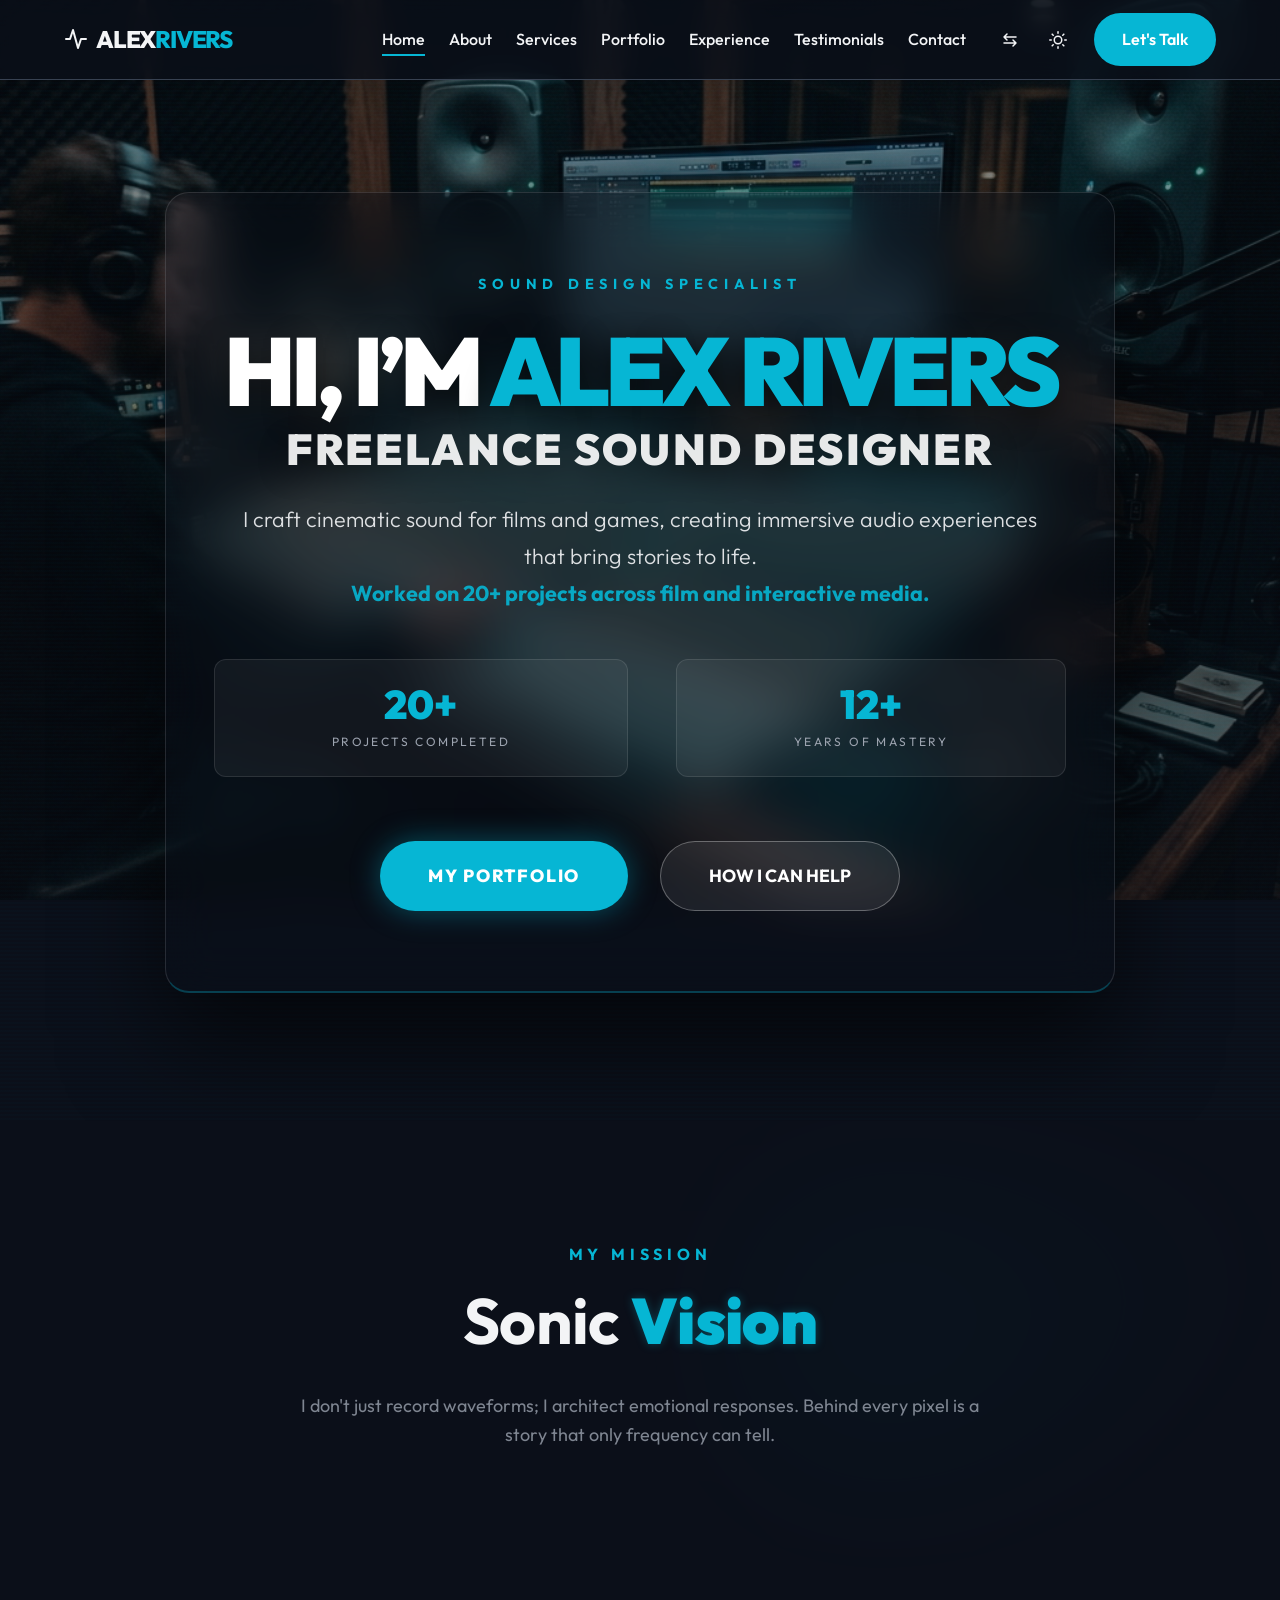
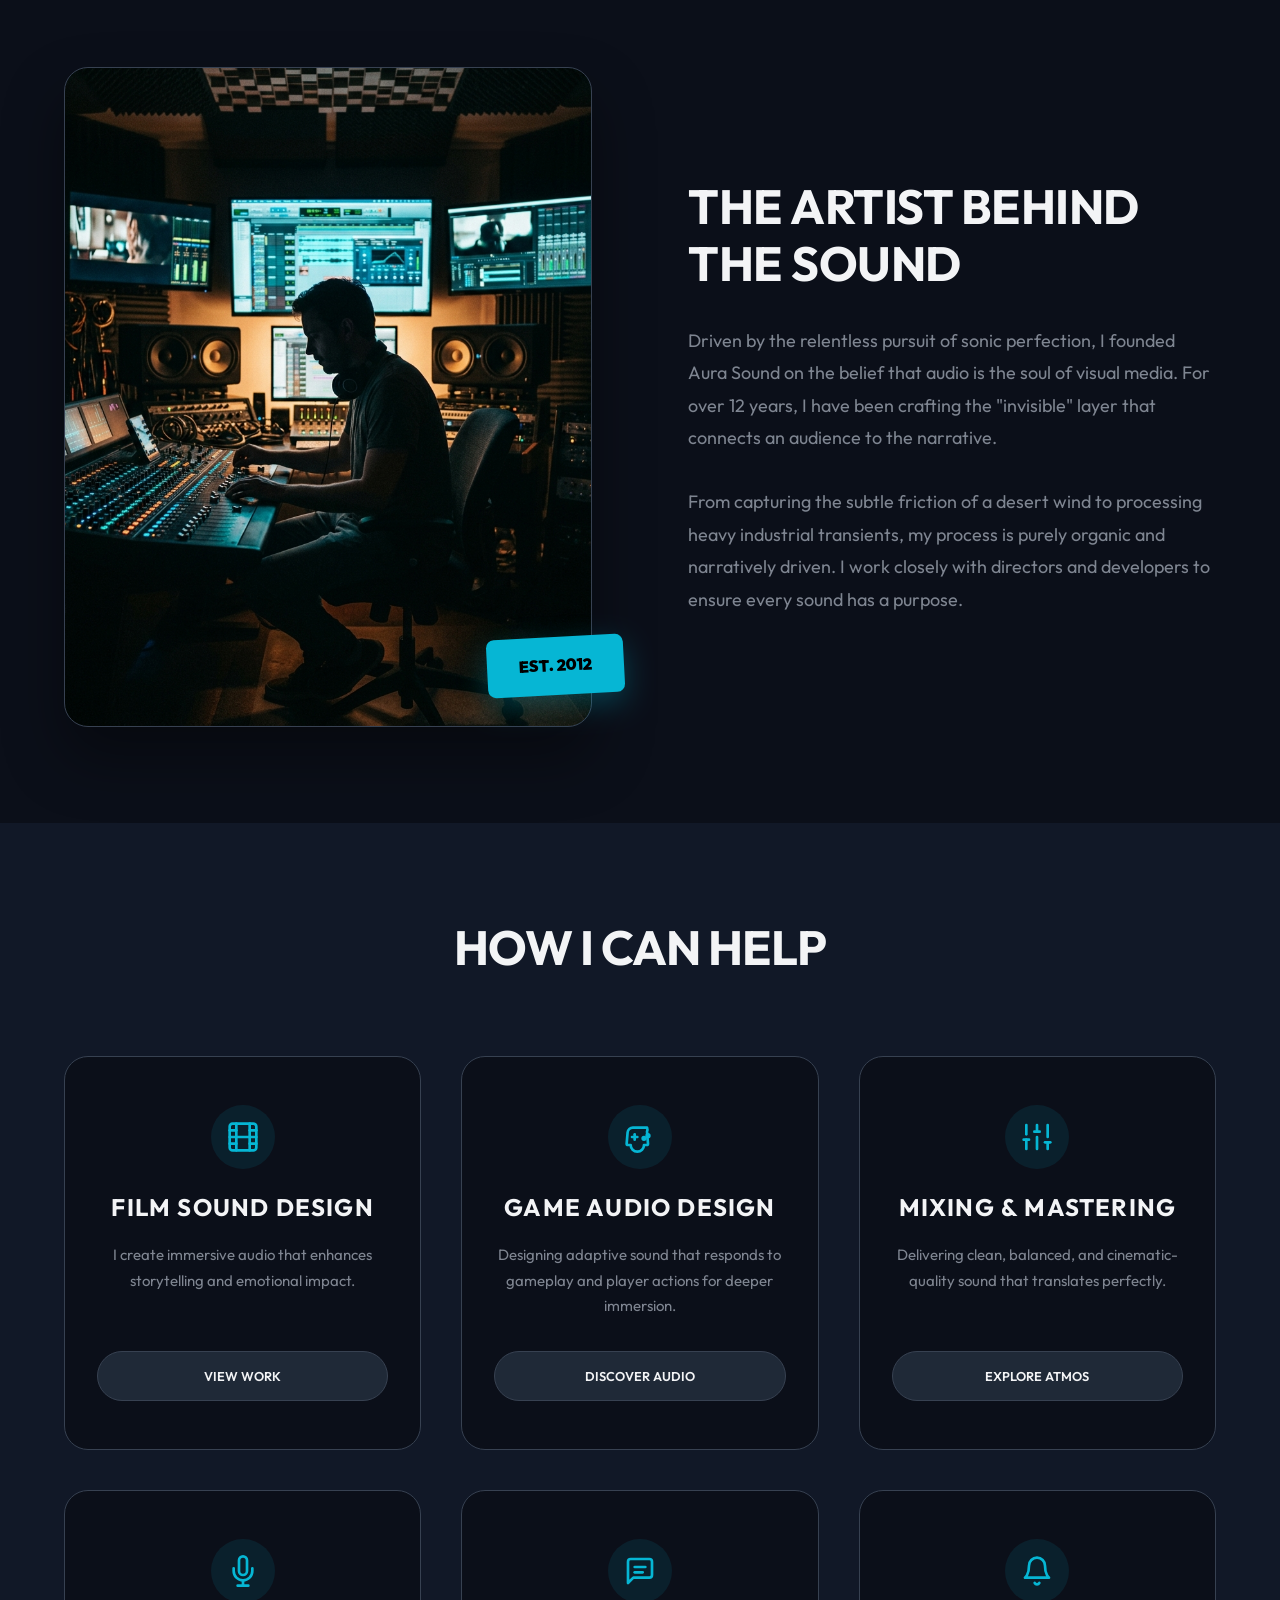
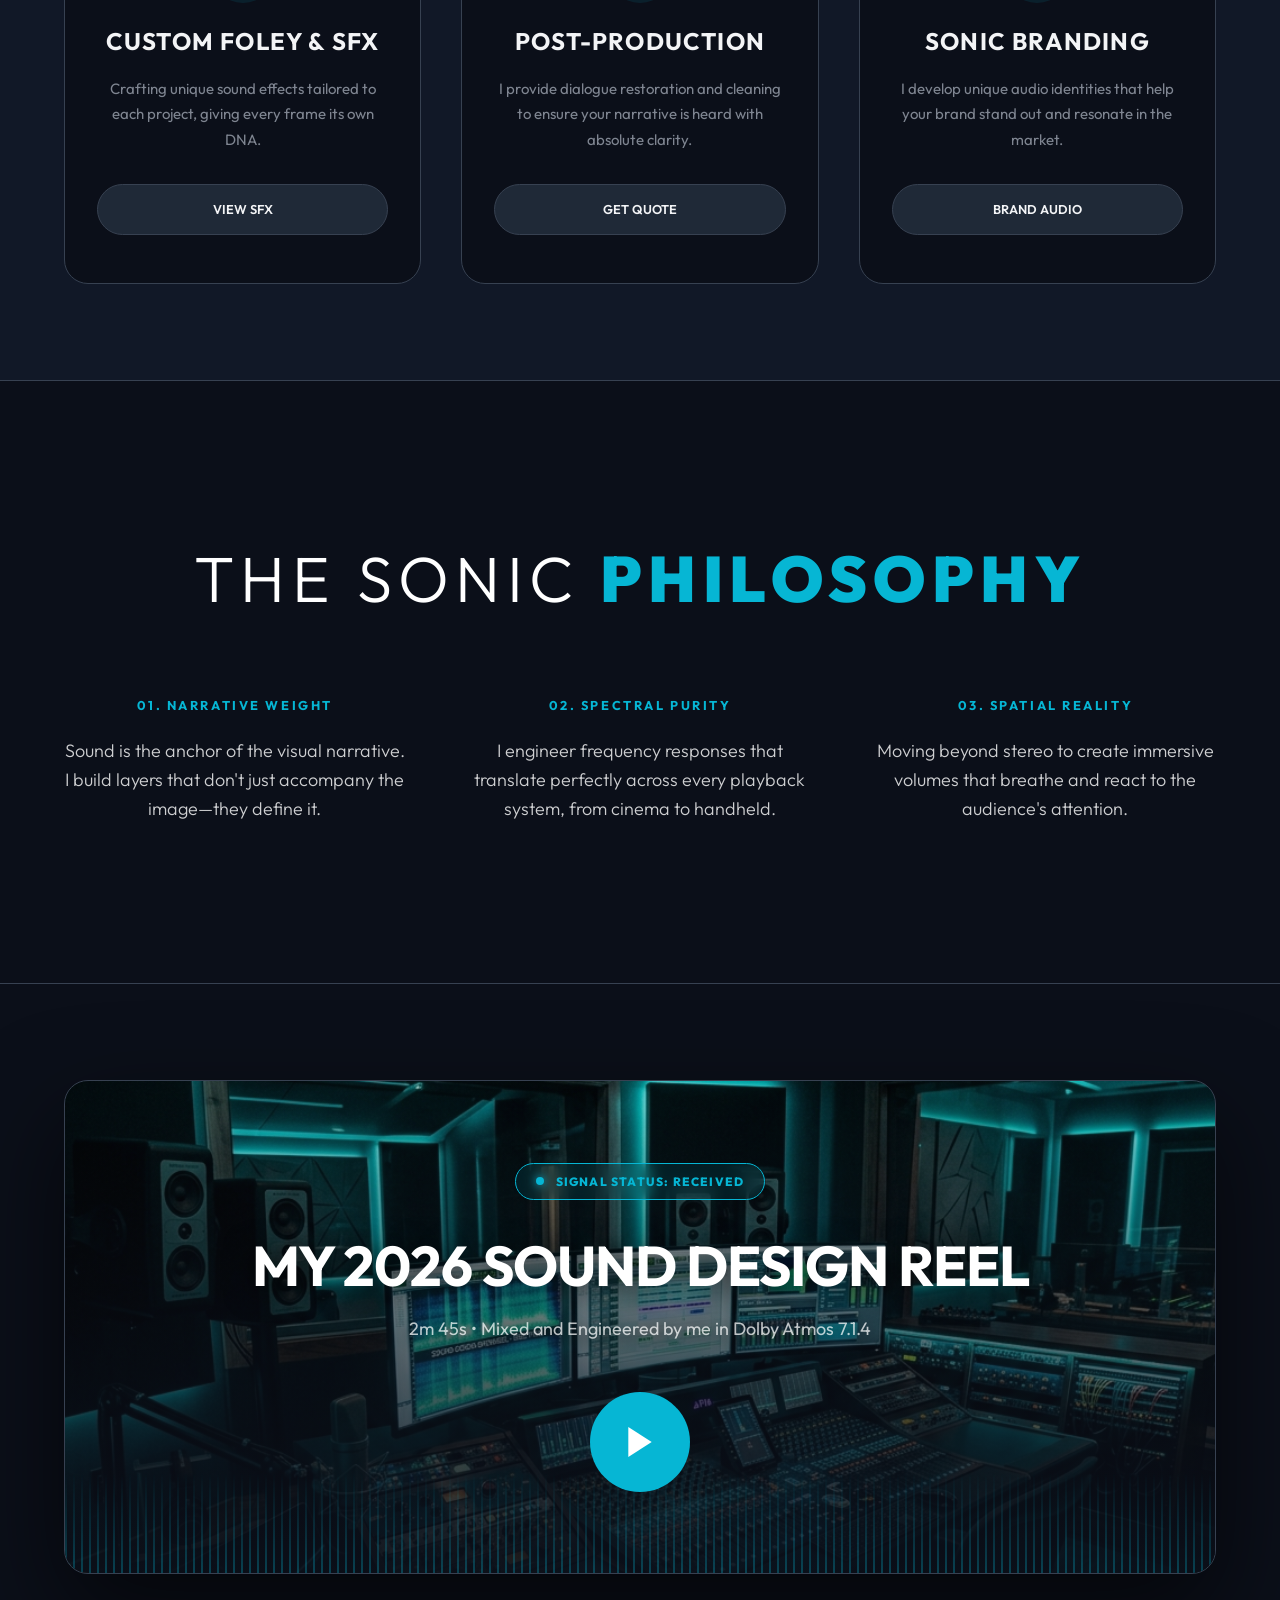
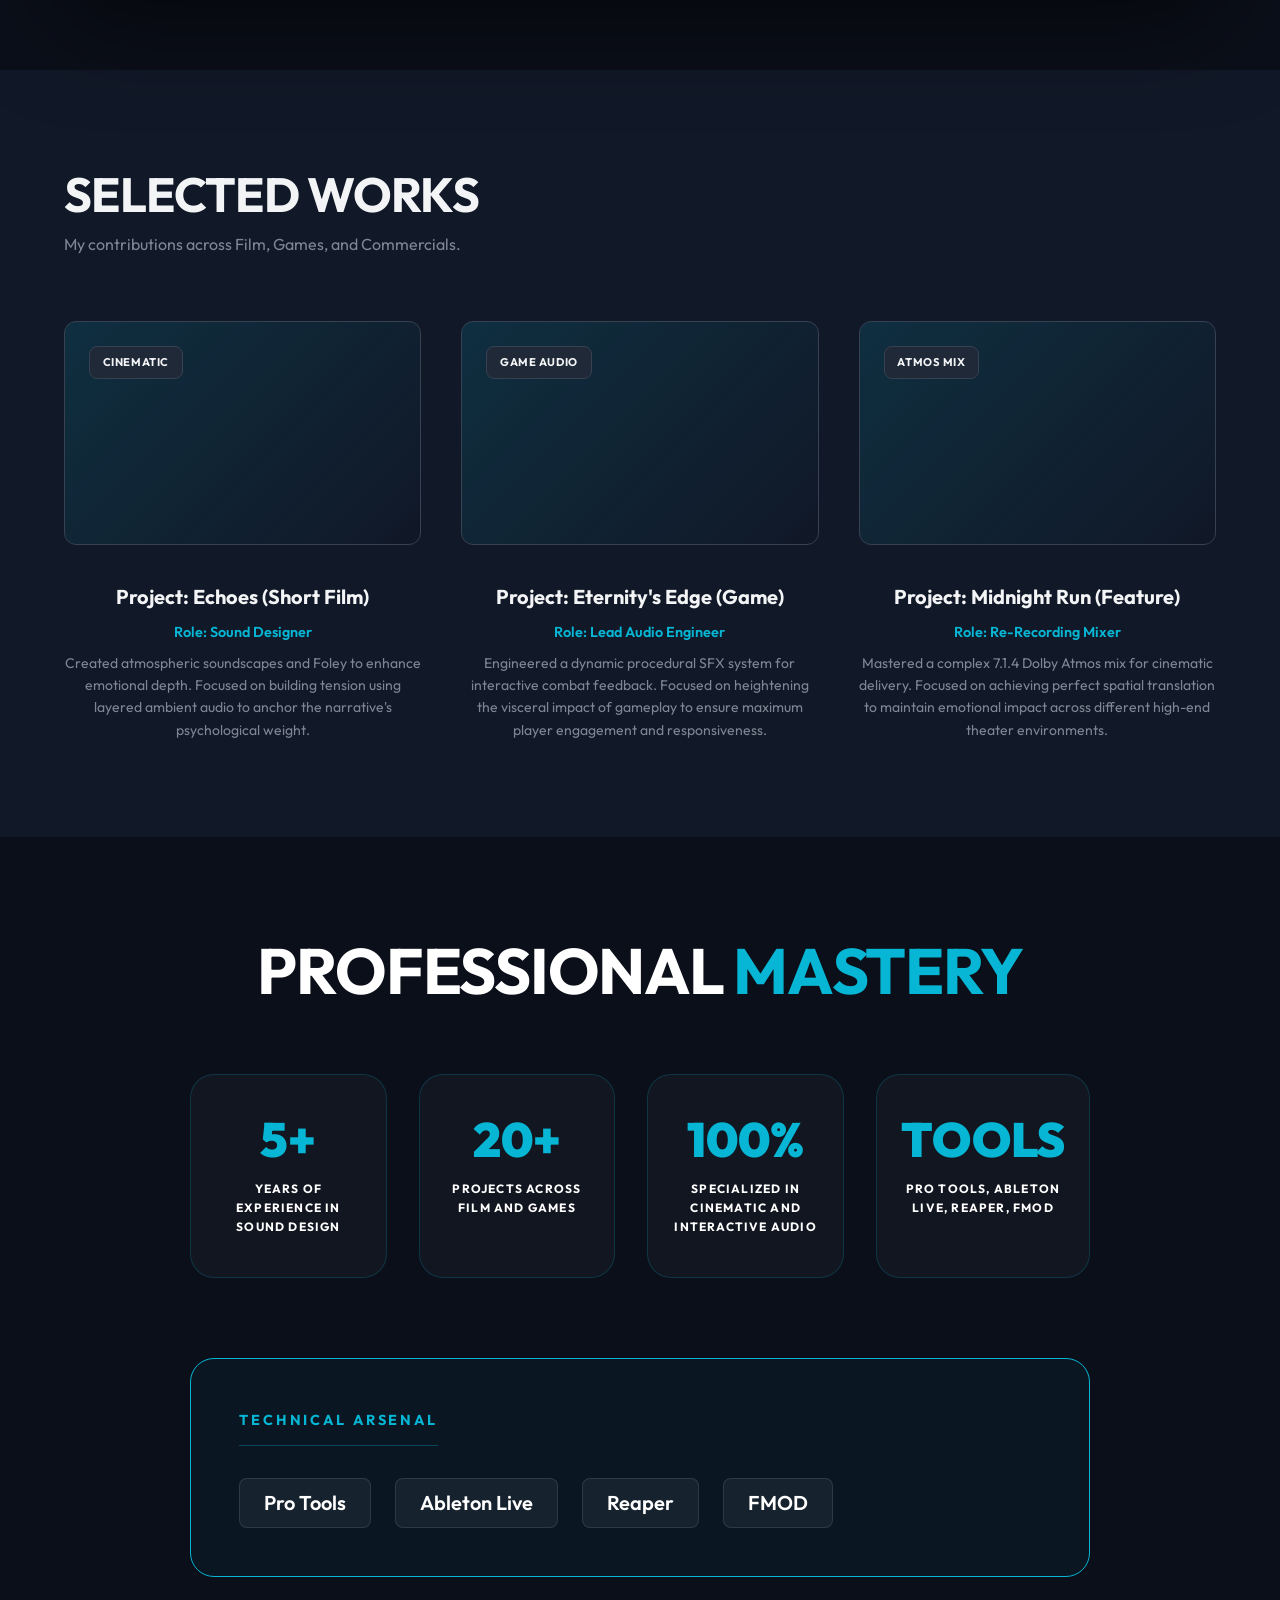
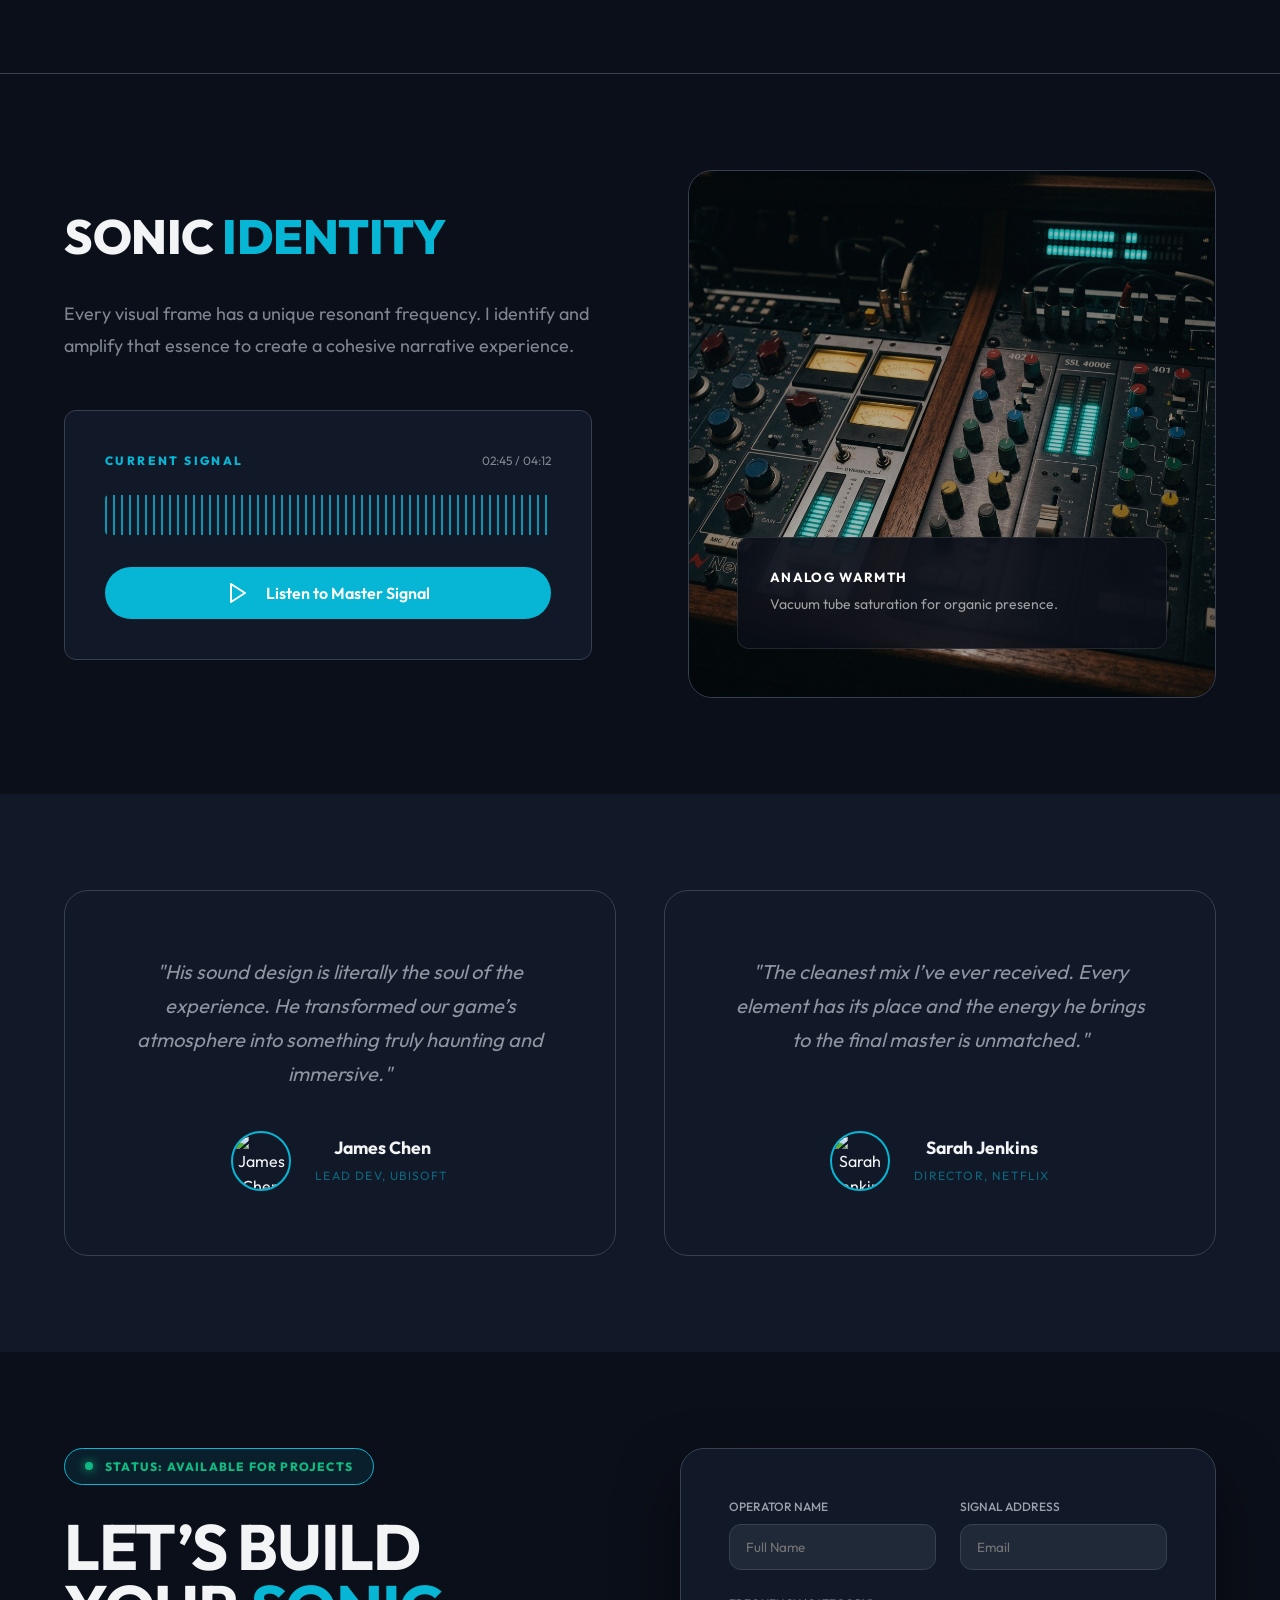
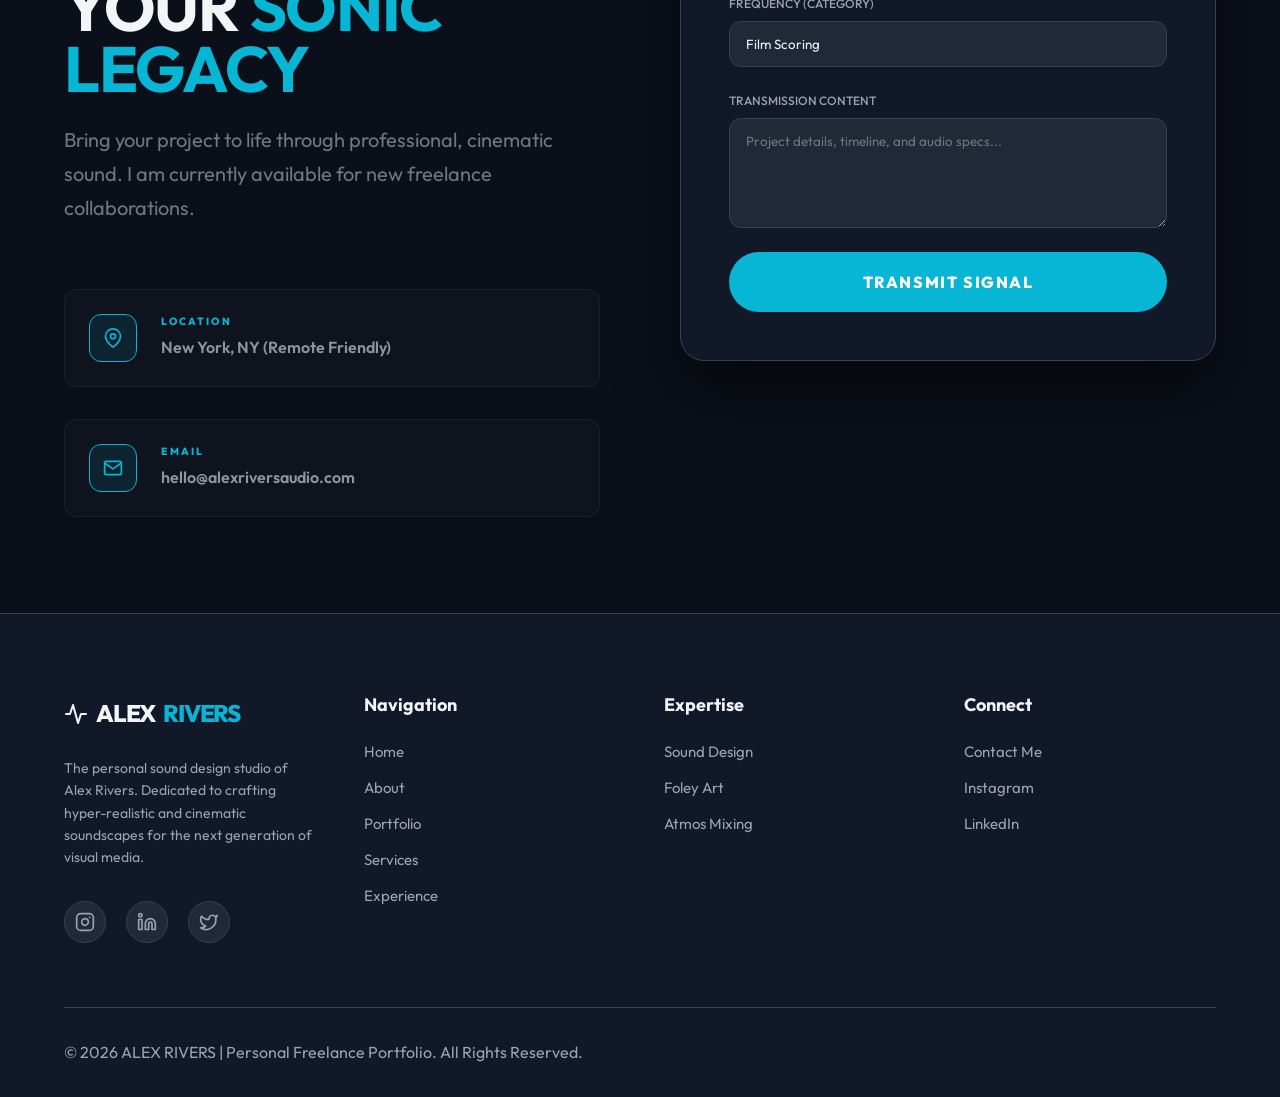
==== commit 18a1bdf7: "single page changes" ====
--- a/index.html
+++ b/index.html
@@ -217,7 +217,7 @@
           </div>
           <p
             style="font-size: 1.35rem; max-width: 800px; margin: 0 auto 3rem; opacity: 0.9; line-height: 1.7; color: #f3f4f6; font-weight: 300;">
-            I specialize in cinematic sound design for films and games, creating immersive audio experiences that bring stories to life. <br>
+            I craft cinematic sound for films and games, creating immersive audio experiences that bring stories to life. <br>
             <span style="font-weight: 700; color: var(--primary);">Worked on 20+ projects across film and interactive media.</span>
           </p>
           
@@ -311,7 +311,7 @@
               </svg>
             </div>
             <h3 style="text-transform: uppercase; letter-spacing: 0.05em; margin-bottom: 1.25rem;">Film Sound Design</h3>
-            <p style="font-size: 0.9375rem; opacity: 0.8; line-height: 1.7; flex: 1;">I create immersive audio that enhances storytelling and emotional impact, ensuring every frame resonates with your audience.</p>
+            <p style="font-size: 0.9375rem; opacity: 0.8; line-height: 1.7; flex: 1;">I create immersive audio that enhances storytelling and emotional impact.</p>
             <a href="#portfolio" class="btn btn-secondary"
               style="width: 100%; margin-top: 2rem; font-size: 0.8rem; text-transform: uppercase;">View
               Work</a>
@@ -331,7 +331,7 @@
               </svg>
             </div>
             <h3 style="text-transform: uppercase; letter-spacing: 0.05em; margin-bottom: 1.25rem;">Game Audio Design</h3>
-            <p style="font-size: 0.9375rem; opacity: 0.8; line-height: 1.7; flex: 1;">I design adaptive and interactive soundscapes that drive engaging gameplay and deepen player immersion in virtual worlds.</p>
+            <p style="font-size: 0.9375rem; opacity: 0.8; line-height: 1.7; flex: 1;">Designing adaptive sound that responds to gameplay and player actions for deeper immersion.</p>
             <a href="#portfolio" class="btn btn-secondary"
               style="width: 100%; margin-top: 2rem; font-size: 0.8rem; text-transform: uppercase;">Discover
               Audio</a>
@@ -355,7 +355,7 @@
               </svg>
             </div>
             <h3 style="text-transform: uppercase; letter-spacing: 0.05em; margin-bottom: 1.25rem;">Mixing & Mastering</h3>
-            <p style="font-size: 0.9375rem; opacity: 0.8; line-height: 1.7; flex: 1;">I deliver clean, balanced, and cinematic-quality audio that enhances clarity and emotional impact across all playback systems.</p>
+            <p style="font-size: 0.9375rem; opacity: 0.8; line-height: 1.7; flex: 1;">Delivering clean, balanced, and cinematic-quality sound that translates perfectly.</p>
             <a href="#experience" class="btn btn-secondary"
               style="width: 100%; margin-top: 2rem; font-size: 0.8rem; text-transform: uppercase;">Explore
               Atmos</a>
@@ -374,7 +374,7 @@
               </svg>
             </div>
             <h3 style="text-transform: uppercase; letter-spacing: 0.05em; margin-bottom: 1.25rem;">Custom Foley & SFX</h3>
-            <p style="font-size: 0.9375rem; opacity: 0.8; line-height: 1.7; flex: 1;">I craft unique, tailored sonic assets that give your project its own distinct and memorable sonic DNA.</p>
+            <p style="font-size: 0.9375rem; opacity: 0.8; line-height: 1.7; flex: 1;">Crafting unique sound effects tailored to each project, giving every frame its own DNA.</p>
             <a href="#portfolio" class="btn btn-secondary"
               style="width: 100%; margin-top: 2rem; font-size: 0.8rem; text-transform: uppercase;">View
               SFX</a>
@@ -392,7 +392,7 @@
               </svg>
             </div>
             <h3 style="text-transform: uppercase; letter-spacing: 0.05em; margin-bottom: 1.25rem;">Post-Production</h3>
-            <p style="font-size: 0.9375rem; opacity: 0.8; line-height: 1.7; flex: 1;">I provide expert dialogue restoration and spectral cleaning to ensure your narrative is heard with absolute clarity and presence.</p>
+            <p style="font-size: 0.9375rem; opacity: 0.8; line-height: 1.7; flex: 1;">I provide dialogue restoration and cleaning to ensure your narrative is heard with absolute clarity.</p>
             <a href="#contact" class="btn btn-secondary"
               style="width: 100%; margin-top: 2rem; font-size: 0.8rem; text-transform: uppercase;">Get Quote</a>
           </div>
@@ -408,7 +408,7 @@
               </svg>
             </div>
             <h3 style="text-transform: uppercase; letter-spacing: 0.05em; margin-bottom: 1.25rem;">Sonic Branding</h3>
-            <p style="font-size: 0.9375rem; opacity: 0.8; line-height: 1.7; flex: 1;">I develop unique audio logos and brand identities that help your business resonate and stand out in a crowded digital market.</p>
+            <p style="font-size: 0.9375rem; opacity: 0.8; line-height: 1.7; flex: 1;">I develop unique audio identities that help your brand stand out and resonate in the market.</p>
             <a href="#contact" class="btn btn-secondary"
               style="width: 100%; margin-top: 2rem; font-size: 0.8rem; text-transform: uppercase;">Brand Audio</a>
           </div>
@@ -510,7 +510,7 @@
             </div>
             <h4 style="margin-bottom: 0.75rem; font-size: 1.25rem;">Project: Echoes (Short Film)</h4>
             <p style="font-size: 0.9rem; margin-bottom: 0.5rem; color: var(--primary); font-weight: 600;">Role: Sound Designer</p>
-            <p style="font-size: 0.875rem; opacity: 0.8; line-height: 1.6;">Created atmospheric soundscapes and Foley to enhance emotional depth and realism. Focused on building tension through layered ambient audio to immerse the audience in the film's haunting world.</p>
+            <p style="font-size: 0.875rem; opacity: 0.8; line-height: 1.6;">Created atmospheric soundscapes and Foley to enhance emotional depth. Focused on building tension using layered ambient audio to anchor the narrative's psychological weight.</p>
           </div>
           <!-- Project 2 -->
           <div class="fade-in-up project-card" style="animation-delay: 0.1s;">
@@ -525,7 +525,7 @@
             </div>
             <h4 style="margin-bottom: 0.75rem; font-size: 1.25rem;">Project: Eternity's Edge (Game)</h4>
             <p style="font-size: 0.9rem; margin-bottom: 0.5rem; color: var(--primary); font-weight: 600;">Role: Lead Audio Engineer</p>
-            <p style="font-size: 0.875rem; opacity: 0.8; line-height: 1.6;">Developed a dynamic combat audio system with procedural SFX to provide immediate player feedback. Focused on heightening the visceral impact of interactive combat to ensure an engaging player experience.</p>
+            <p style="font-size: 0.875rem; opacity: 0.8; line-height: 1.6;">Engineered a dynamic procedural SFX system for interactive combat feedback. Focused on heightening the visceral impact of gameplay to ensure maximum player engagement and responsiveness.</p>
           </div>
           <!-- Project 3 -->
           <div class="fade-in-up project-card" style="animation-delay: 0.2s;">
@@ -540,7 +540,7 @@
             </div>
             <h4 style="margin-bottom: 0.75rem; font-size: 1.25rem;">Project: Midnight Run (Feature)</h4>
             <p style="font-size: 0.9rem; margin-bottom: 0.5rem; color: var(--primary); font-weight: 600;">Role: Re-Recording Mixer</p>
-            <p style="font-size: 0.875rem; opacity: 0.8; line-height: 1.6;">Mastered the final 7.1.4 Dolby Atmos mix to ensure seamless spatial translation across cinema environments. Focused on delivering cinematic clarity and emotional depth in the final master.</p>
+            <p style="font-size: 0.875rem; opacity: 0.8; line-height: 1.6;">Mastered a complex 7.1.4 Dolby Atmos mix for cinematic delivery. Focused on achieving perfect spatial translation to maintain emotional impact across different high-end theater environments.</p>
           </div>
         </div>
       </div>
@@ -555,19 +555,19 @@
           <div class="experience-stats-grid">
             <div class="stat-card">
               <div style="font-size: 3rem; font-weight: 900; color: var(--primary); line-height: 1; margin-bottom: 1rem;">5+</div>
-              <p style="color: #fff; text-transform: uppercase; letter-spacing: 0.1em; font-weight: 700; font-size: 0.75rem;">Years of Experience in Sound Design</p>
+              <p style="color: #fff; text-transform: uppercase; letter-spacing: 0.1em; font-weight: 700; font-size: 0.75rem;">years of experience in sound design</p>
             </div>
             <div class="stat-card">
               <div style="font-size: 3rem; font-weight: 900; color: var(--primary); line-height: 1; margin-bottom: 1rem;">20+</div>
-              <p style="color: #fff; text-transform: uppercase; letter-spacing: 0.1em; font-weight: 700; font-size: 0.75rem;">Creative Projects Delivered</p>
+              <p style="color: #fff; text-transform: uppercase; letter-spacing: 0.1em; font-weight: 700; font-size: 0.75rem;">projects across film and games</p>
             </div>
             <div class="stat-card">
               <div style="font-size: 3rem; font-weight: 900; color: var(--primary); line-height: 1; margin-bottom: 1rem;">100%</div>
-              <p style="color: #fff; text-transform: uppercase; letter-spacing: 0.1em; font-weight: 700; font-size: 0.75rem;">Cinematic & Interactive Specialization</p>
+              <p style="color: #fff; text-transform: uppercase; letter-spacing: 0.1em; font-weight: 700; font-size: 0.75rem;">specialized in cinematic and interactive audio</p>
             </div>
             <div class="stat-card">
               <div style="font-size: 3rem; font-weight: 900; color: var(--primary); line-height: 1; margin-bottom: 1rem;">TOOLS</div>
-              <p style="color: #fff; text-transform: uppercase; letter-spacing: 0.1em; font-weight: 700; font-size: 0.75rem;">Pro Tools, Ableton, Reaper, FMOD</p>
+              <p style="color: #fff; text-transform: uppercase; letter-spacing: 0.1em; font-weight: 700; font-size: 0.75rem;">Pro Tools, Ableton Live, Reaper, FMOD</p>
             </div>
           </div>
 
@@ -677,60 +677,36 @@
       <div class="container fade-in-up">
         <div class="grid-2 contact-section-grid" style="gap: 5rem; align-items: start;">
           <div>
-            <h2 style="margin-bottom: 2rem; text-transform: uppercase; letter-spacing: -0.02em; font-size: clamp(2.5rem, 5vw, 4rem); line-height: 1.1;">Let’s collaborate and bring your project to life through sound.</h2>
-            <p style="margin-bottom: 3rem; line-height: 1.7; font-size: 1.5rem; color: var(--primary); font-weight: 800; text-transform: uppercase; letter-spacing: 0.1em;">Available for freelance projects.</p>
-
-            <div style="display: flex; gap: 1.5rem; align-items: center; margin-bottom: 2rem;">
-              <div
-                style="width: 56px; height: 56px; background: var(--surface-1); border: 1px solid var(--border-color); border-radius: 50%; display: flex; align-items: center; justify-content: center; color: var(--primary); flex-shrink: 0;">
-                <svg xmlns="http://www.w3.org/2000/svg" width="24" height="24" viewBox="0 0 24 24" fill="none"
-                  stroke="currentColor" stroke-width="2" stroke-linecap="round" stroke-linejoin="round" class="icon">
-                  <path d="M21 10c0 7-9 13-9 13s-9-6-9-13a9 9 0 0 1 18 0z"></path>
-                  <circle cx="12" cy="10" r="3"></circle>
-                </svg>
-              </div>
-              <div>
-                <p
-                  style="font-size: 0.75rem; text-transform: uppercase; color: var(--primary); font-weight: 700; letter-spacing: 0.1em;">
-                  Studio Location</p>
-                <p style="font-weight: 600; font-size: 1.125rem;">123 Audio Engineering Blvd.<br>Manhattan, NY 10001</p>
-              </div>
-            </div>
-
-            <div style="display: flex; gap: 1.5rem; align-items: center; margin-bottom: 2rem;">
-              <div
-                style="width: 56px; height: 56px; background: var(--surface-1); border: 1px solid var(--border-color); border-radius: 50%; display: flex; align-items: center; justify-content: center; color: var(--primary); flex-shrink: 0;">
-                <svg xmlns="http://www.w3.org/2000/svg" width="24" height="24" viewBox="0 0 24 24" fill="none"
-                  stroke="currentColor" stroke-width="2" stroke-linecap="round" stroke-linejoin="round" class="icon">
-                  <path
-                    d="M22 16.92v3a2 2 0 0 1-2.18 2 19.79 19.79 0 0 1-8.63-3.07 19.5 19.5 0 0 1-6-6 19.79 19.79 0 0 1-3.07-8.67A2 2 0 0 1 4.11 2h3a2 2 0 0 1 2 1.72 12.84 12.84 0 0 0 .7 2.81 2 2 0 0 1-.45 2.11L8.09 9.91a16 16 0 0 0 6 6l1.27-1.27a2 2 0 0 1 2.11-.45 12.84 12.84 0 0 0 2.81.7A2 2 0 0 1 22 16.92z">
-                  </path>
-                </svg>
-              </div>
-              <div>
-                <p
-                  style="font-size: 0.75rem; text-transform: uppercase; color: var(--primary); font-weight: 700; letter-spacing: 0.1em;">
-                  Direct Link</p>
-                <p style="font-weight: 600; font-size: 1.125rem;">+1 (555) 123-4567</p>
-              </div>
-            </div>
-
-            <div style="display: flex; gap: 1.5rem; align-items: center;">
-              <div
-                style="width: 56px; height: 56px; background: var(--surface-1); border: 1px solid var(--border-color); border-radius: 50%; display: flex; align-items: center; justify-content: center; color: var(--primary); flex-shrink: 0;">
-                <svg xmlns="http://www.w3.org/2000/svg" width="24" height="24" viewBox="0 0 24 24" fill="none"
-                  stroke="currentColor" stroke-width="2" stroke-linecap="round" stroke-linejoin="round" class="icon">
-                  <path d="M4 4h16c1.1 0 2 .9 2 2v12c0 1.1-.9 2-2 2H4c-1.1 0-2-.9-2-2V6c0-1.1.9-2 2-2z"></path>
-                  <polyline points="22,6 12,13 2,6"></polyline>
-                </svg>
-              </div>
-              <div>
-                <p
-                  style="font-size: 0.75rem; text-transform: uppercase; color: var(--primary); font-weight: 700; letter-spacing: 0.1em;">
-                  Broadcast Address</p>
-                <p style="font-weight: 600; font-size: 1.125rem;">hello@alexriversaudio.com</p>
-              </div>
-            </div>
+            <div style="display: inline-flex; align-items: center; gap: 0.75rem; background: rgba(6, 182, 212, 0.1); border: 1px solid var(--primary); padding: 0.5rem 1.25rem; border-radius: var(--radius-full); margin-bottom: 2rem;">
+              <div class="signal-dot" style="width: 8px; height: 8px; background: #10b981; border-radius: 50%; box-shadow: 0 0 10px #10b981;"></div>
+              <span style="font-size: 0.75rem; text-transform: uppercase; font-weight: 800; letter-spacing: 0.1em; color: #10b981;">Status: Available for Projects</span>
+            </div>
+            <h2 style="margin-bottom: 1.5rem; text-transform: uppercase; letter-spacing: -0.02em; font-size: clamp(2.5rem, 5vw, 4.5rem); line-height: 0.95;">Let’s Build Your <span style="color: var(--primary);">Sonic Legacy</span></h2>
+            <p style="margin-bottom: 4rem; line-height: 1.7; font-size: 1.25rem; opacity: 0.7; max-width: 500px;">Bring your project to life through professional, cinematic sound. I am currently available for new freelance collaborations.</p>
+
+            <div class="contact-details-v3" style="display: grid; gap: 2rem;">
+              <div style="display: flex; gap: 1.5rem; align-items: flex-start; padding: 1.5rem; background: rgba(255,255,255,0.02); border-radius: var(--radius-md); border: 1px solid rgba(255,255,255,0.05);">
+                <div style="width: 48px; height: 48px; background: rgba(6, 182, 212, 0.1); border: 1px solid var(--primary); border-radius: 12px; display: flex; align-items: center; justify-content: center; color: var(--primary); flex-shrink: 0;">
+                  <svg xmlns="http://www.w3.org/2000/svg" width="20" height="20" viewBox="0 0 24 24" fill="none" stroke="currentColor" stroke-width="2" stroke-linecap="round" stroke-linejoin="round"><path d="M21 10c0 7-9 13-9 13s-9-6-9-13a9 9 0 0 1 18 0z"></path><circle cx="12" cy="10" r="3"></circle></svg>
+                </div>
+                <div>
+                  <p style="font-size: 0.65rem; text-transform: uppercase; color: var(--primary); font-weight: 800; letter-spacing: 0.2em; margin-bottom: 0.25rem;">Location</p>
+                  <p style="font-weight: 600; font-size: 1rem; opacity: 0.9;">New York, NY (Remote Friendly)</p>
+                </div>
+              </div>
+
+              <div style="display: flex; gap: 1.5rem; align-items: flex-start; padding: 1.5rem; background: rgba(255,255,255,0.02); border-radius: var(--radius-md); border: 1px solid rgba(255,255,255,0.05);">
+                <div style="width: 48px; height: 48px; background: rgba(6, 182, 212, 0.1); border: 1px solid var(--primary); border-radius: 12px; display: flex; align-items: center; justify-content: center; color: var(--primary); flex-shrink: 0;">
+                  <svg xmlns="http://www.w3.org/2000/svg" width="20" height="20" viewBox="0 0 24 24" fill="none" stroke="currentColor" stroke-width="2" stroke-linecap="round" stroke-linejoin="round"><path d="M4 4h16c1.1 0 2 .9 2 2v12c0 1.1-.9 2-2 2H4c-1.1 0-2-.9-2-2V6c0-1.1.9-2 2-2z"></path><polyline points="22,6 12,13 2,6"></polyline></svg>
+                </div>
+                <div>
+                  <p style="font-size: 0.65rem; text-transform: uppercase; color: var(--primary); font-weight: 800; letter-spacing: 0.2em; margin-bottom: 0.25rem;">Email</p>
+                  <p style="font-weight: 600; font-size: 1rem; opacity: 0.9;">hello@alexriversaudio.com</p>
+                </div>
+              </div>
+            </div>
+
+
           </div>
 
           <div class="contact-form-container"
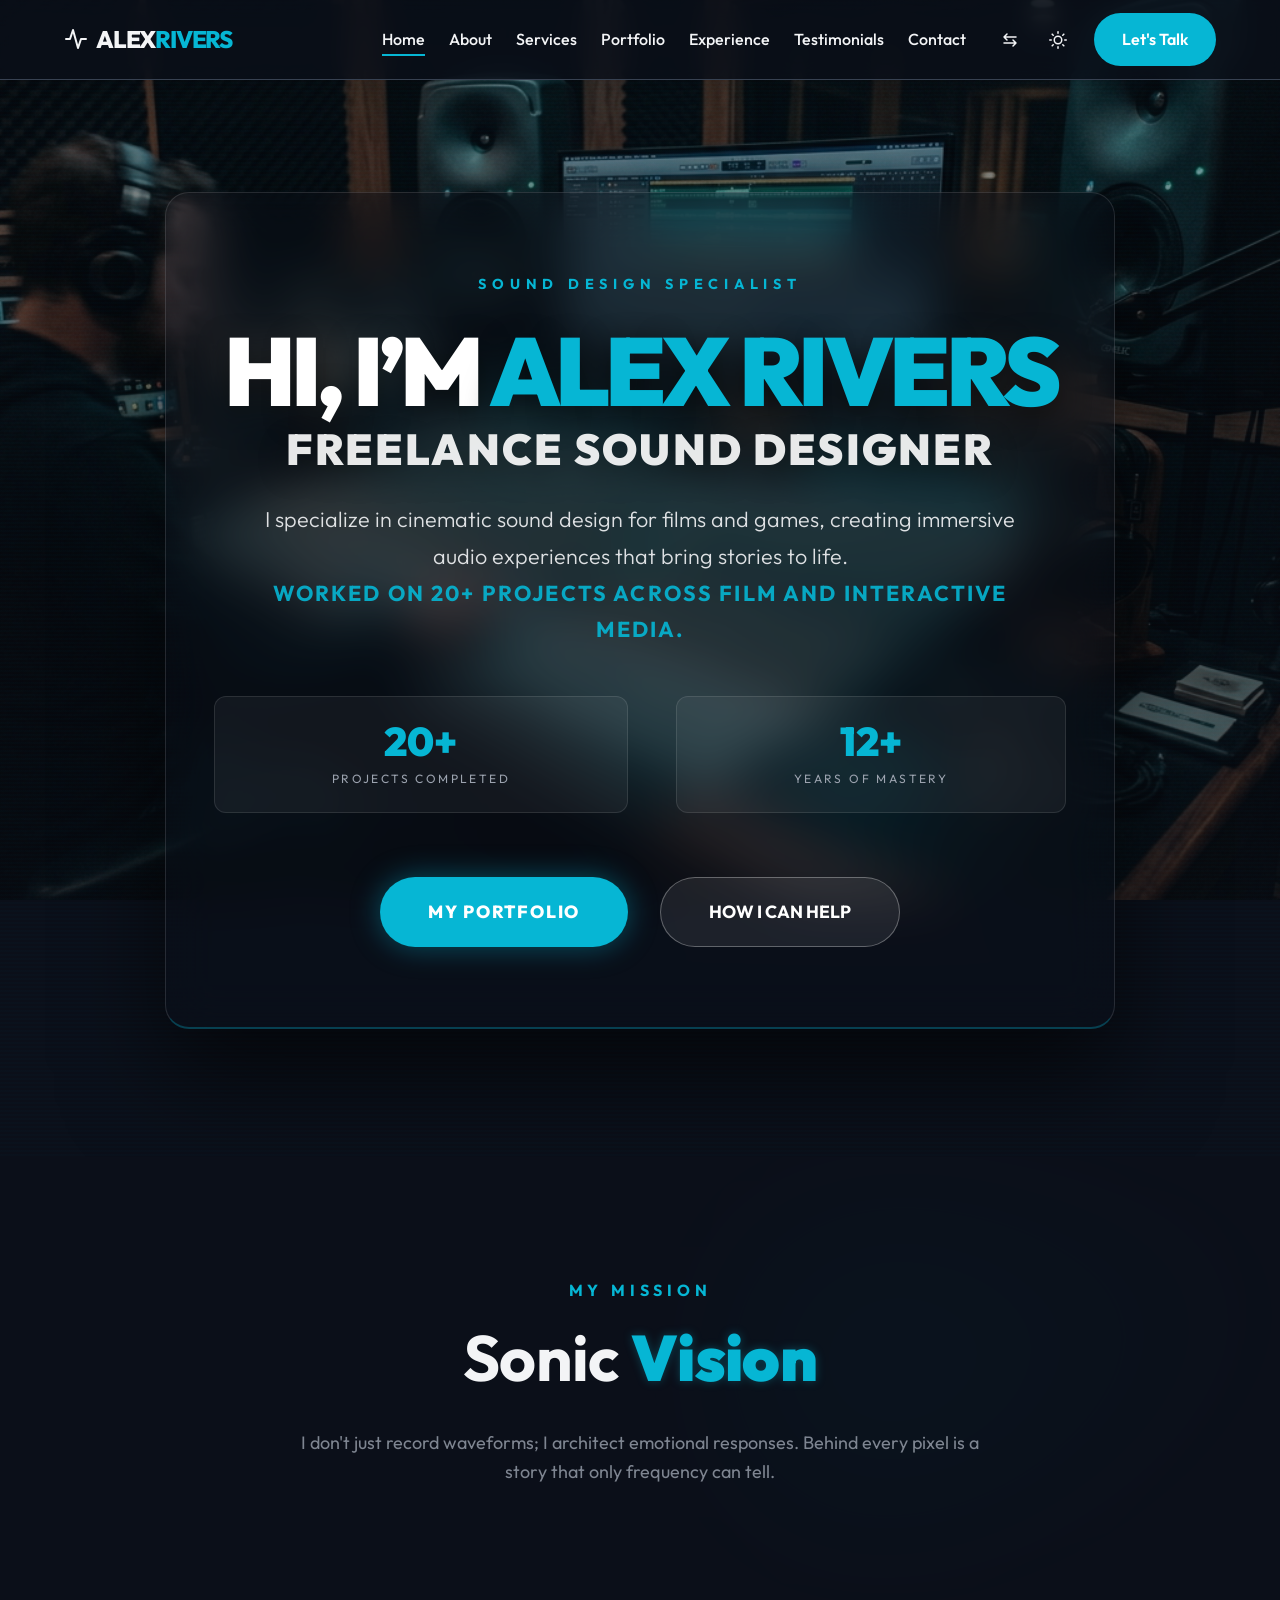
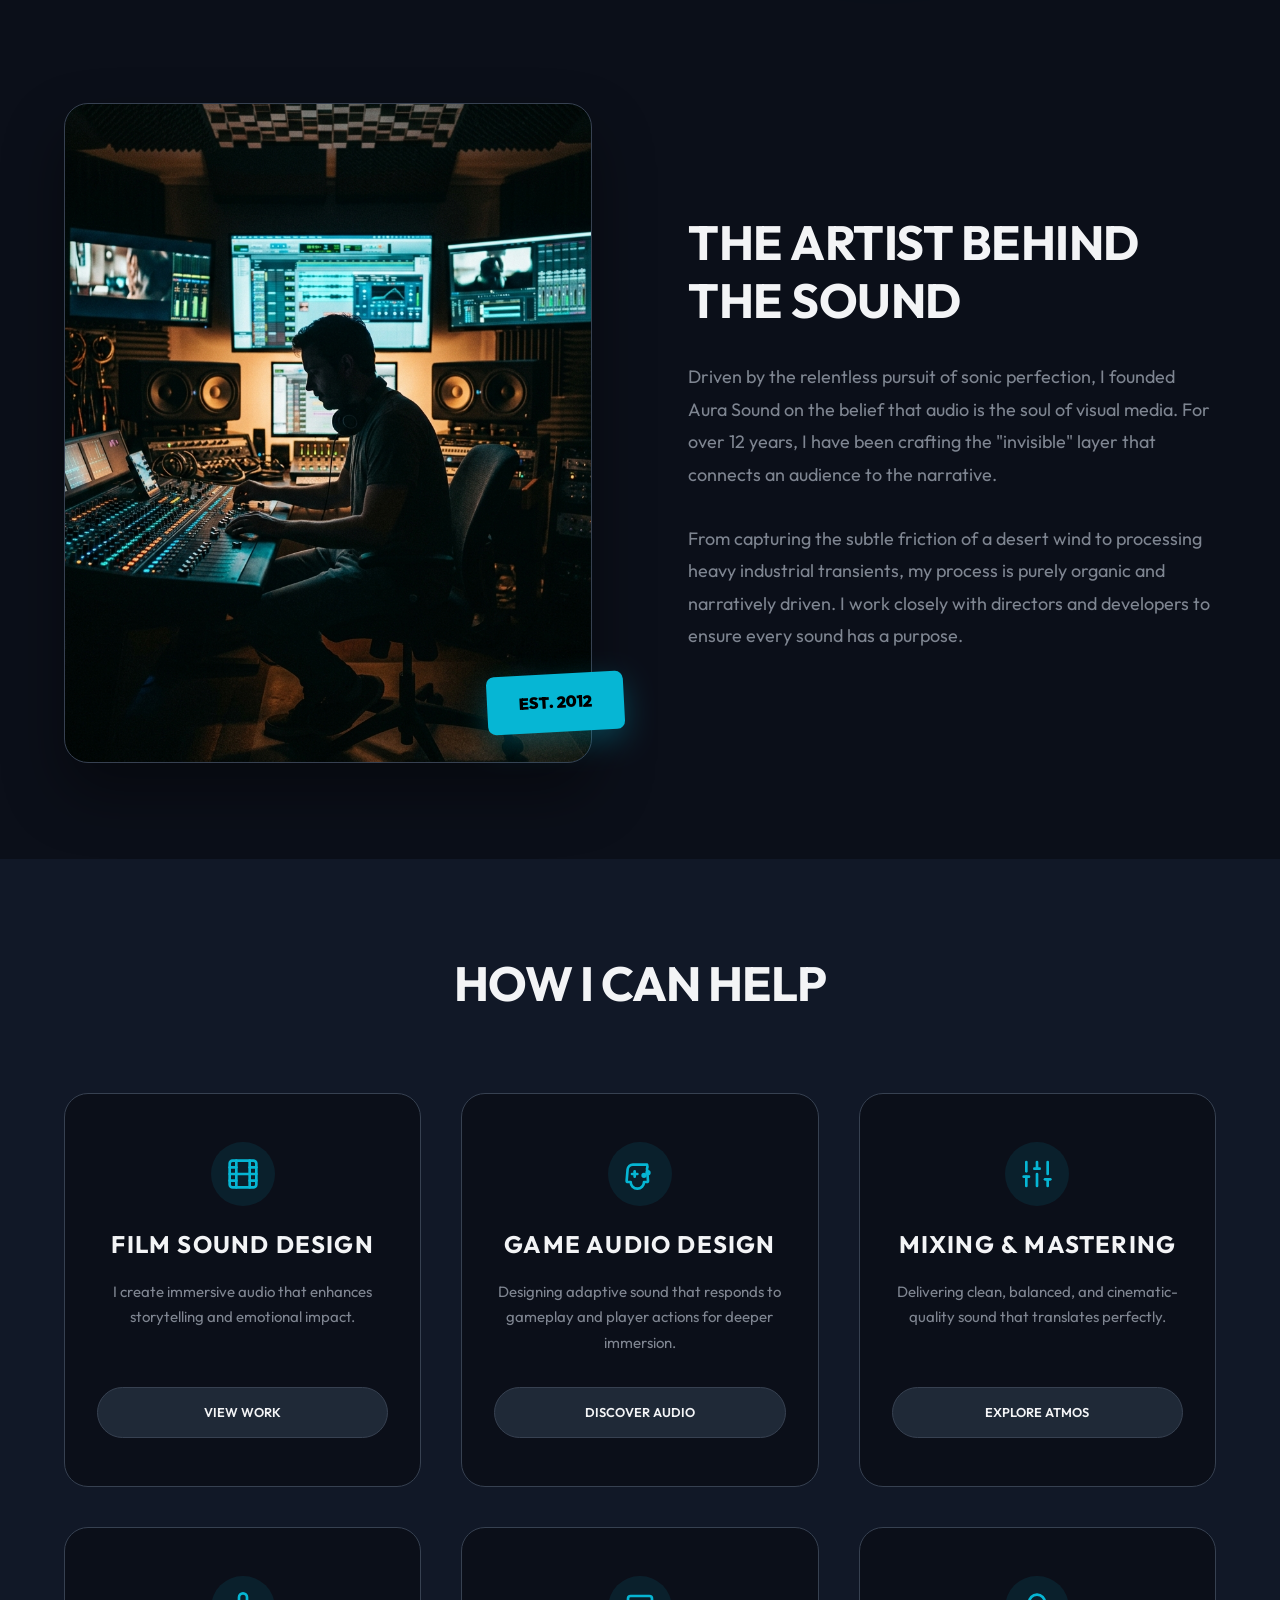
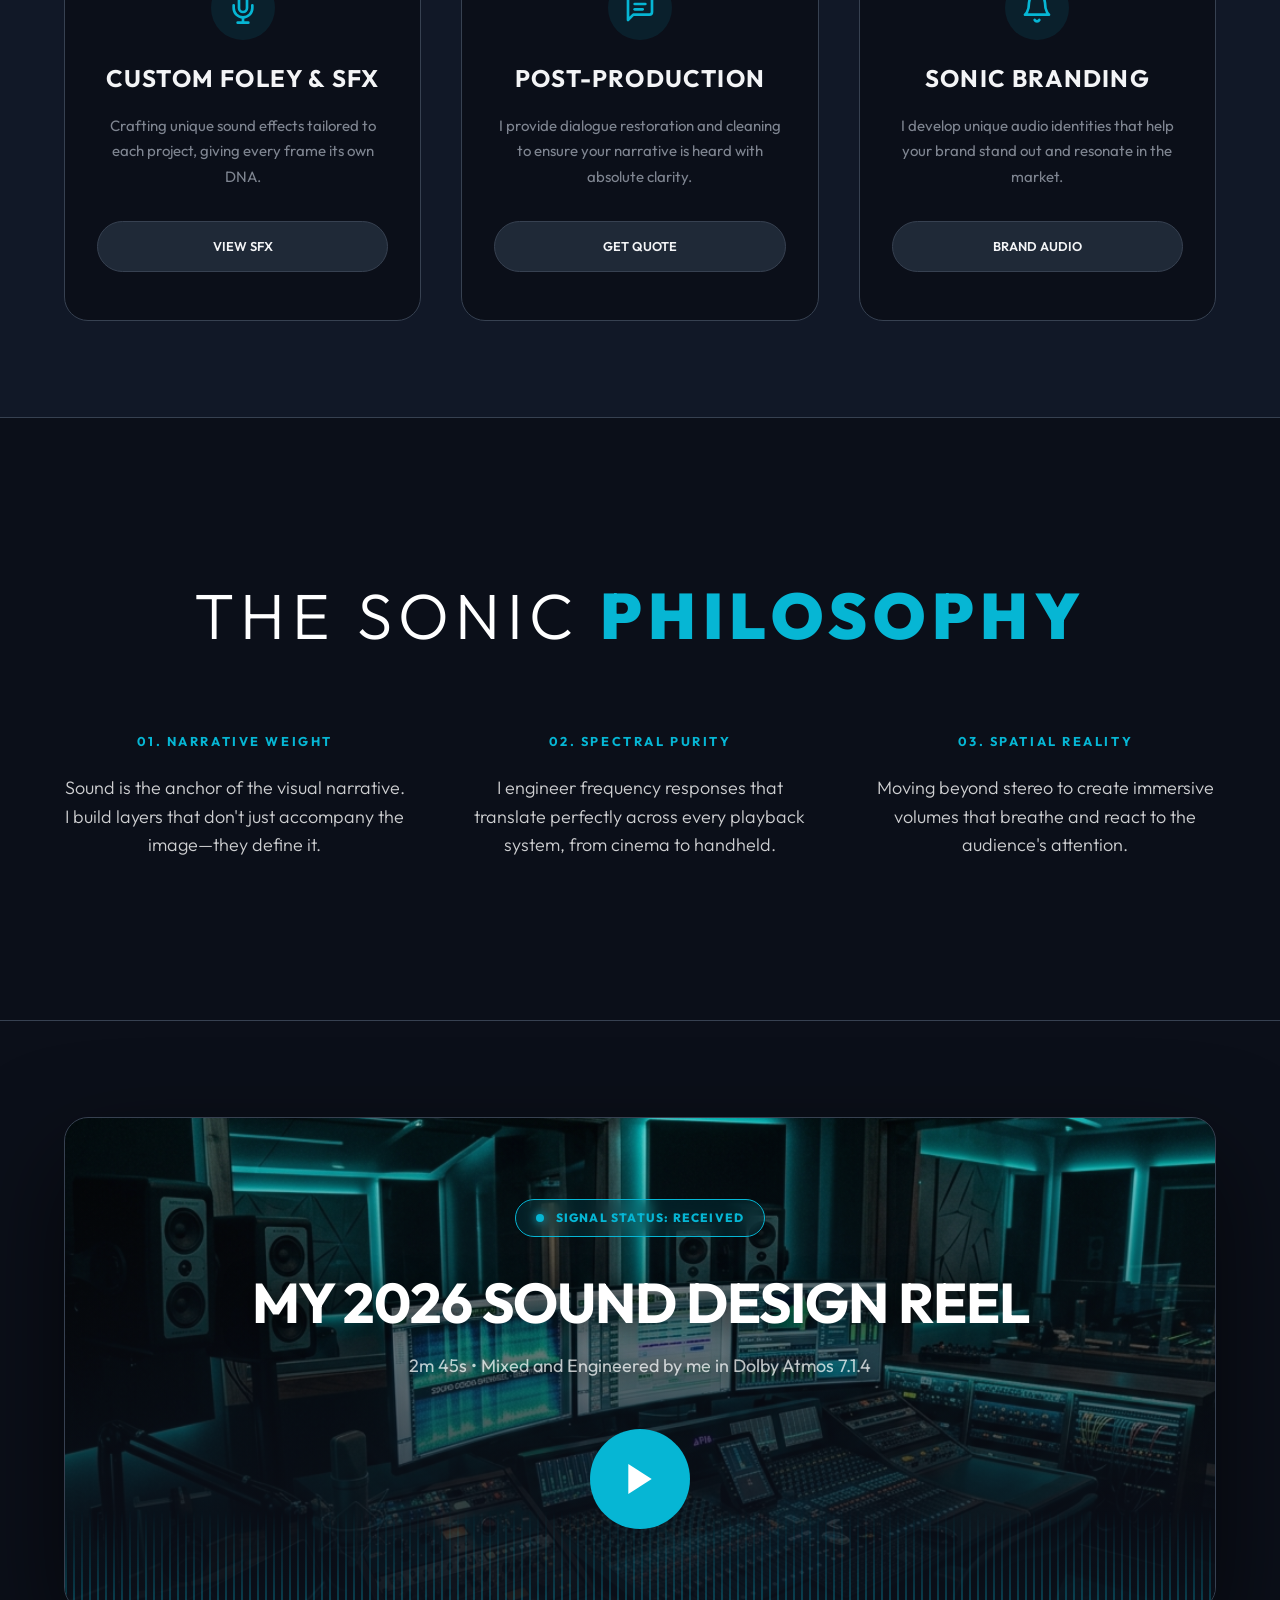
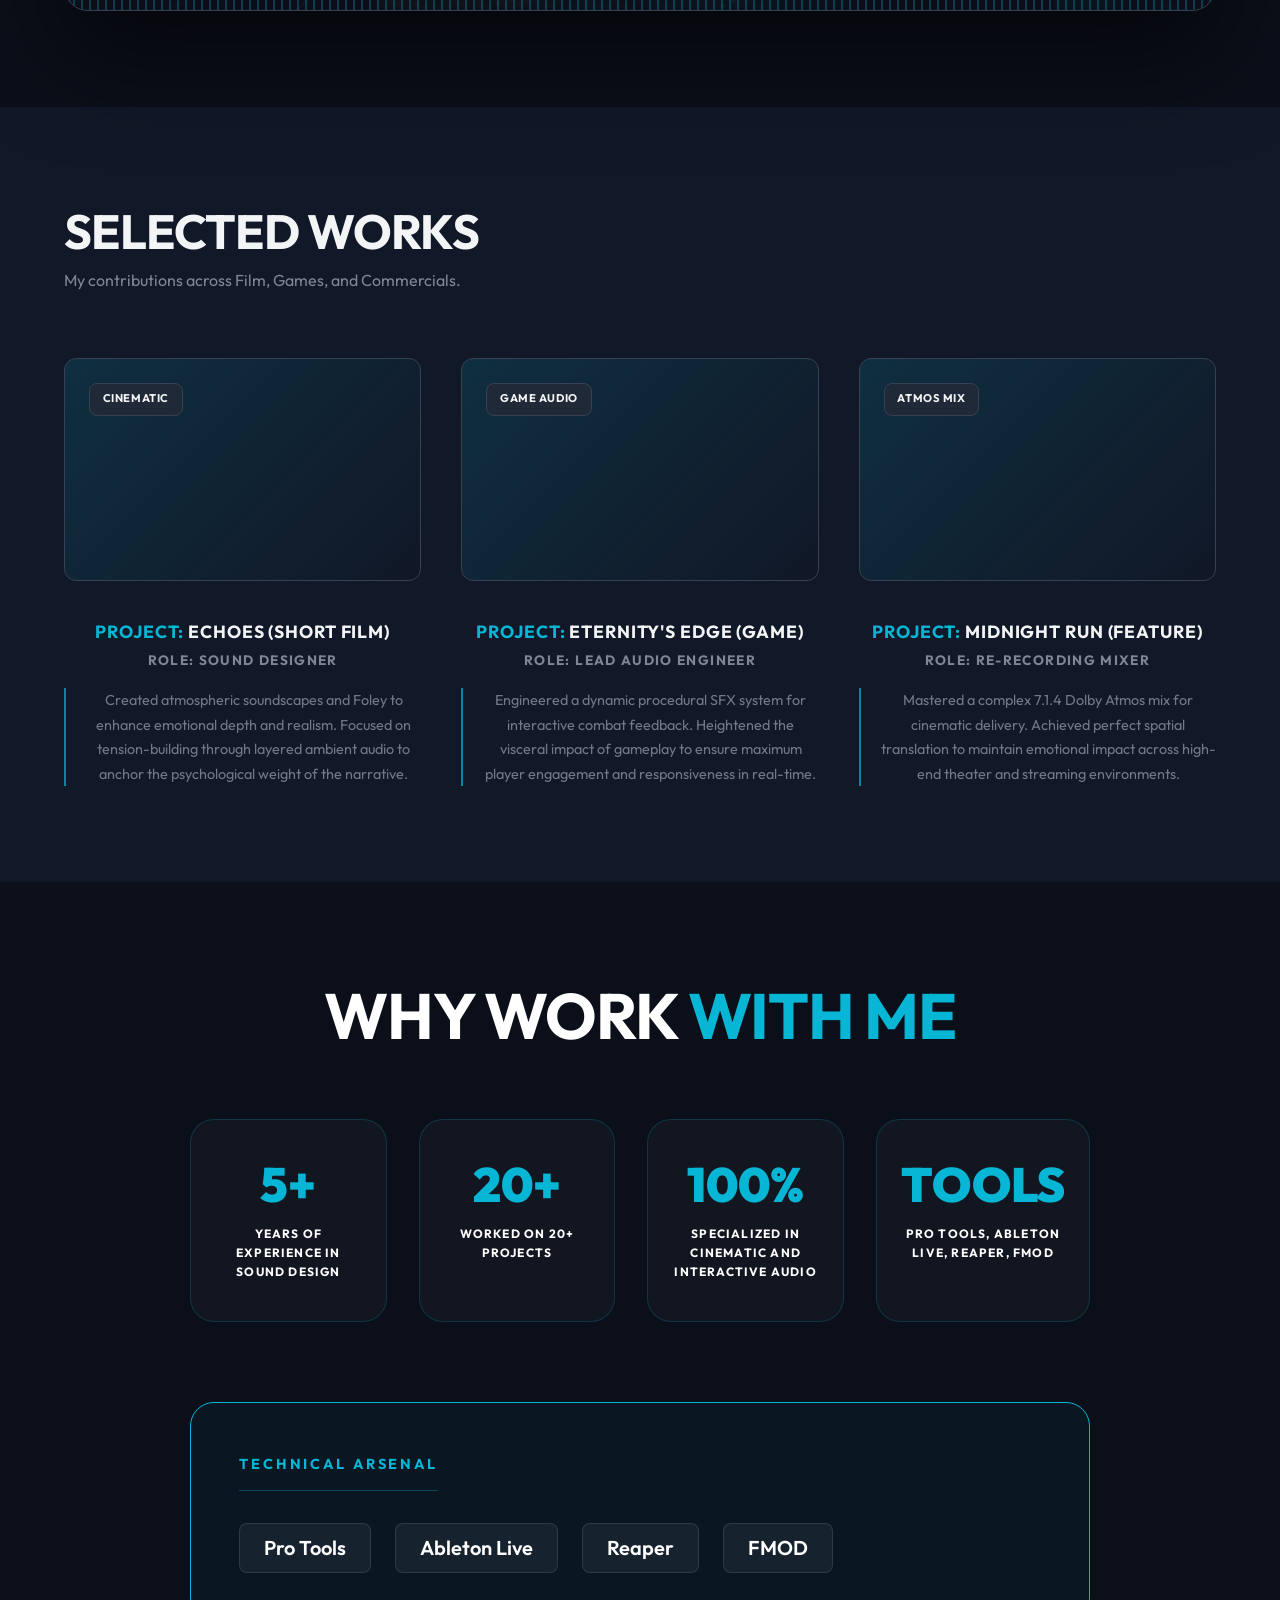
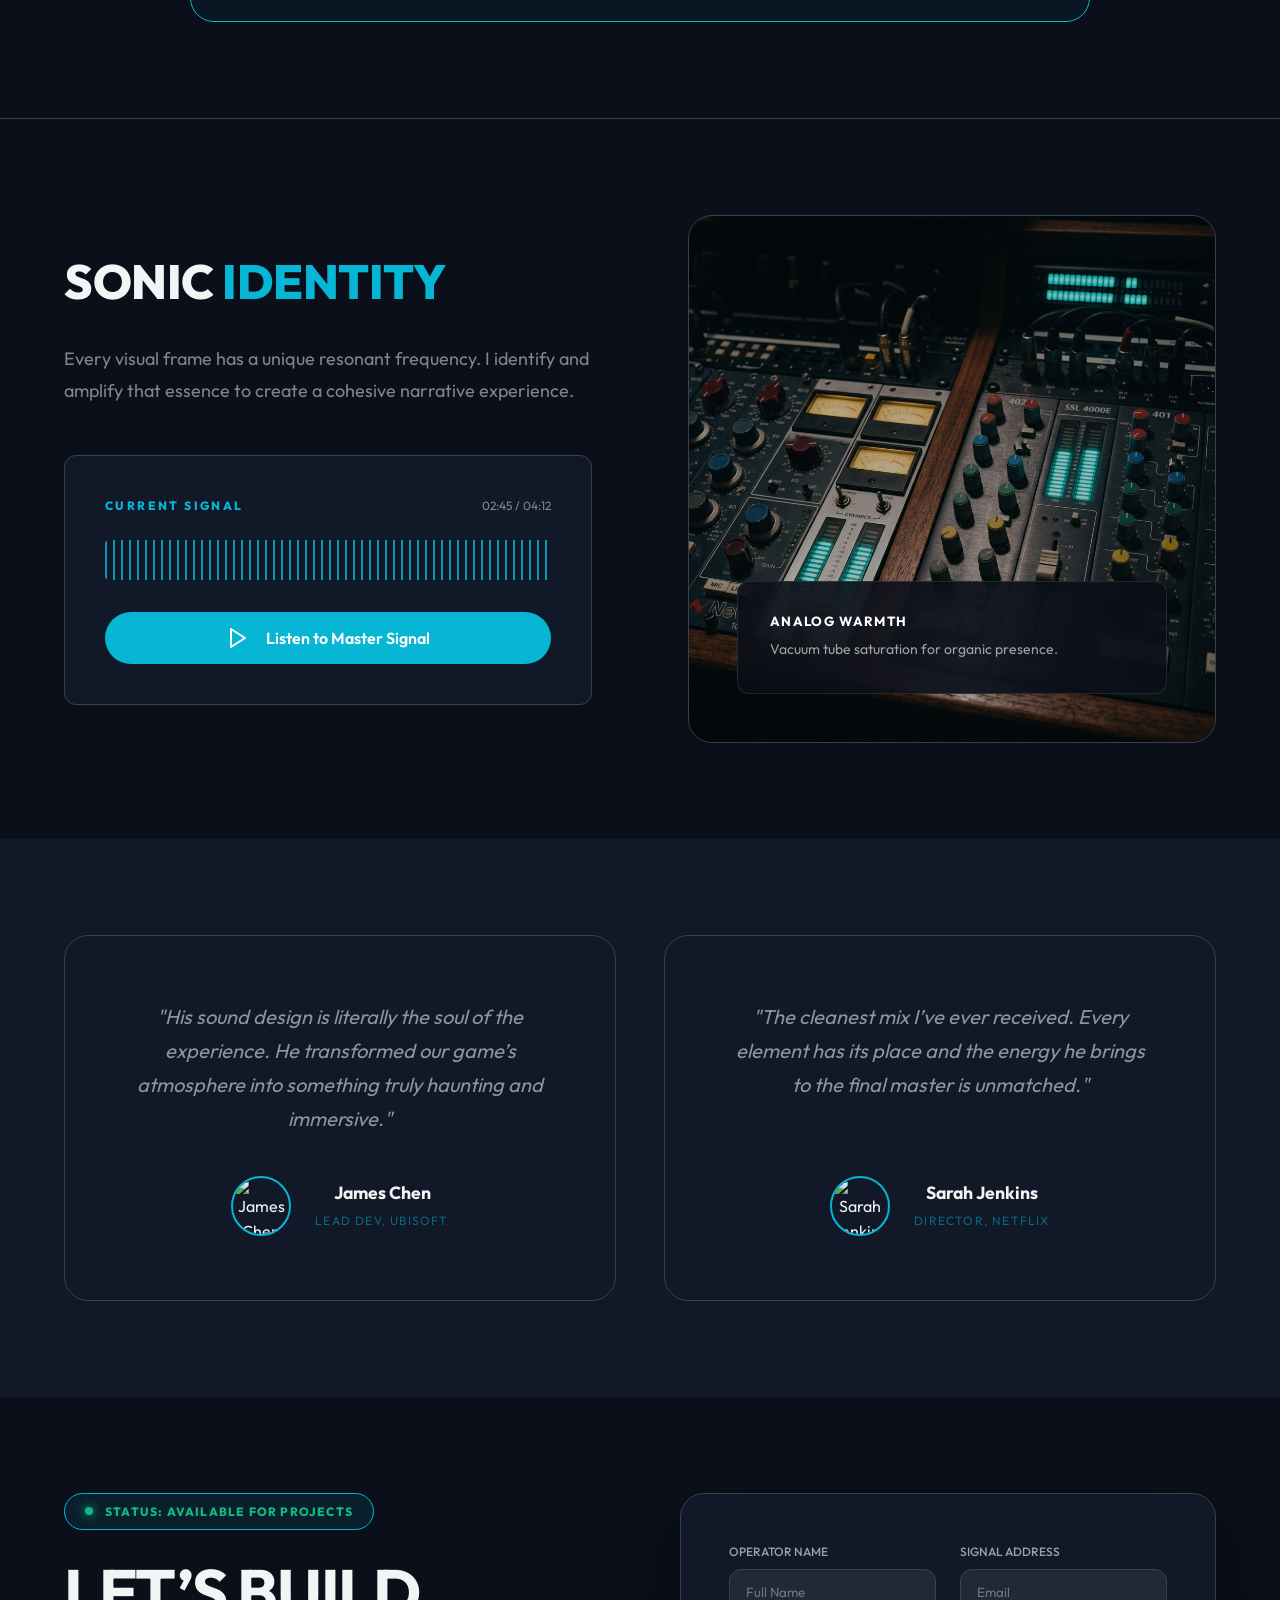
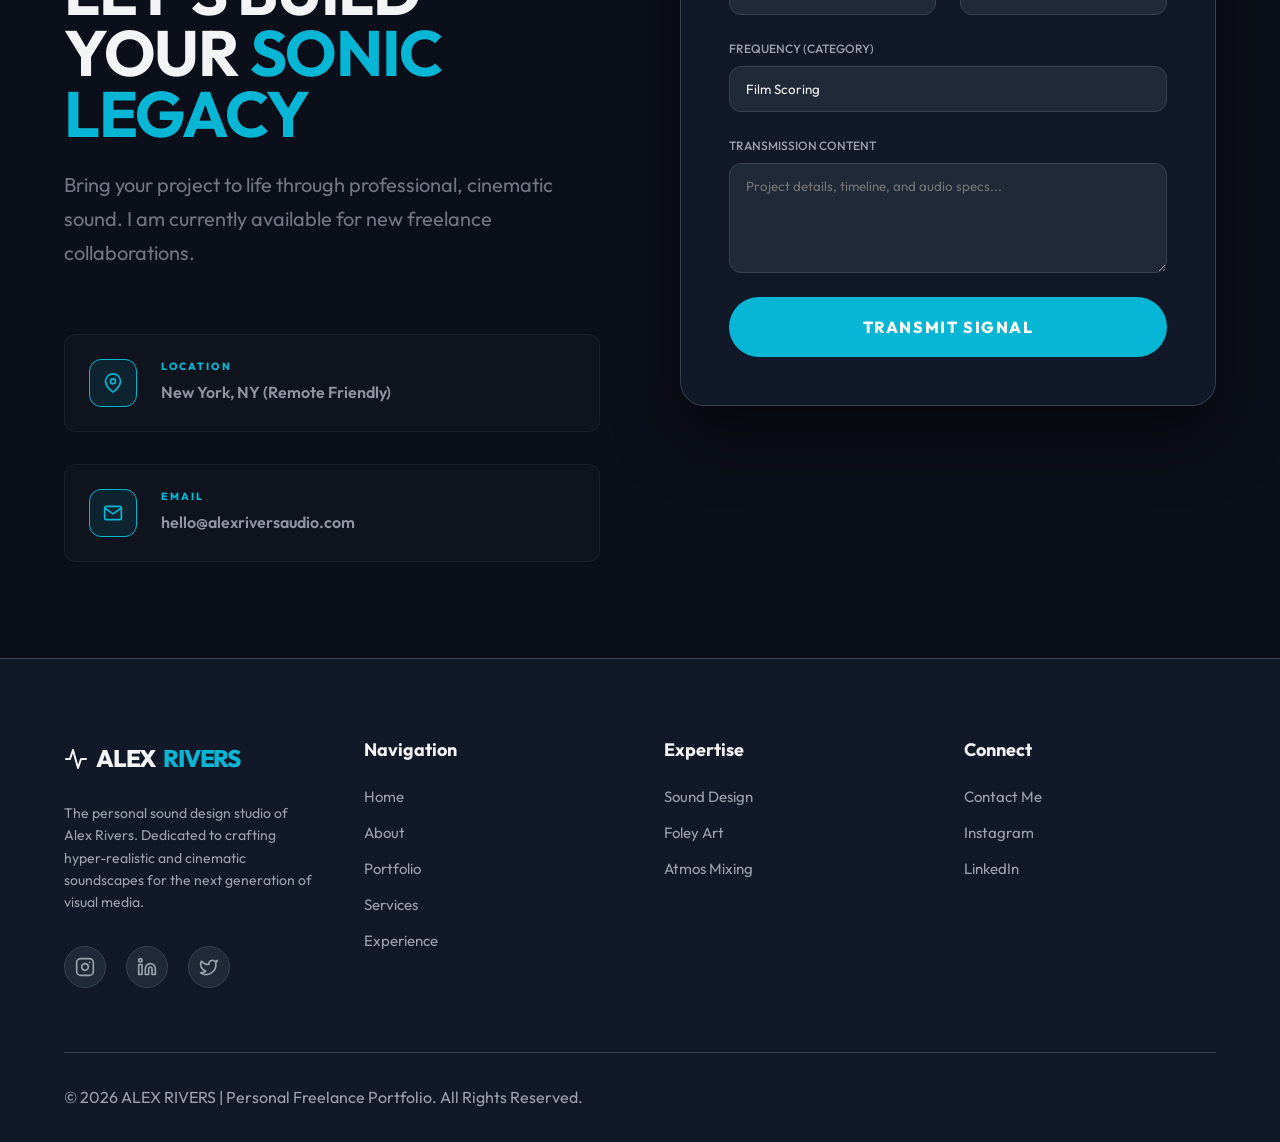
==== commit 950d50eb: "single page changes" ====
--- a/index.html
+++ b/index.html
@@ -217,8 +217,8 @@
           </div>
           <p
             style="font-size: 1.35rem; max-width: 800px; margin: 0 auto 3rem; opacity: 0.9; line-height: 1.7; color: #f3f4f6; font-weight: 300;">
-            I craft cinematic sound for films and games, creating immersive audio experiences that bring stories to life. <br>
-            <span style="font-weight: 700; color: var(--primary);">Worked on 20+ projects across film and interactive media.</span>
+            I specialize in cinematic sound design for films and games, creating immersive audio experiences that bring stories to life. <br>
+            <span style="font-weight: 700; color: var(--primary); text-transform: uppercase; letter-spacing: 0.1em;">Worked on 20+ projects across film and interactive media.</span>
           </p>
           
           <div class="hero-highlights">
@@ -508,9 +508,9 @@
                 style="position: absolute; top: 1.5rem; left: 1.5rem; background: var(--surface-2); padding: 0.4rem 0.8rem; border-radius: var(--radius-sm); font-size: 0.7rem; text-transform: uppercase; font-weight: 700; letter-spacing: 0.05em; border: 1px solid var(--border-color);">
                 Cinematic</div>
             </div>
-            <h4 style="margin-bottom: 0.75rem; font-size: 1.25rem;">Project: Echoes (Short Film)</h4>
-            <p style="font-size: 0.9rem; margin-bottom: 0.5rem; color: var(--primary); font-weight: 600;">Role: Sound Designer</p>
-            <p style="font-size: 0.875rem; opacity: 0.8; line-height: 1.6;">Created atmospheric soundscapes and Foley to enhance emotional depth. Focused on building tension using layered ambient audio to anchor the narrative's psychological weight.</p>
+            <h4 style="margin-bottom: 0.5rem; font-size: 1.1rem; text-transform: uppercase; letter-spacing: 0.05em;"><span style="color: var(--primary);">Project:</span> Echoes (Short Film)</h4>
+            <p style="font-size: 0.85rem; margin-bottom: 1rem; opacity: 0.8; text-transform: uppercase; letter-spacing: 0.1em; font-weight: 700;">Role: Sound Designer</p>
+            <p style="font-size: 0.9rem; opacity: 0.7; line-height: 1.7; border-left: 2px solid var(--primary); padding-left: 1.25rem;">Created atmospheric soundscapes and Foley to enhance emotional depth and realism. Focused on tension-building through layered ambient audio to anchor the psychological weight of the narrative.</p>
           </div>
           <!-- Project 2 -->
           <div class="fade-in-up project-card" style="animation-delay: 0.1s;">
@@ -523,9 +523,9 @@
                 style="position: absolute; top: 1.5rem; left: 1.5rem; background: var(--surface-2); padding: 0.4rem 0.8rem; border-radius: var(--radius-sm); font-size: 0.7rem; text-transform: uppercase; font-weight: 700; letter-spacing: 0.05em; border: 1px solid var(--border-color);">
                 Game Audio</div>
             </div>
-            <h4 style="margin-bottom: 0.75rem; font-size: 1.25rem;">Project: Eternity's Edge (Game)</h4>
-            <p style="font-size: 0.9rem; margin-bottom: 0.5rem; color: var(--primary); font-weight: 600;">Role: Lead Audio Engineer</p>
-            <p style="font-size: 0.875rem; opacity: 0.8; line-height: 1.6;">Engineered a dynamic procedural SFX system for interactive combat feedback. Focused on heightening the visceral impact of gameplay to ensure maximum player engagement and responsiveness.</p>
+            <h4 style="margin-bottom: 0.5rem; font-size: 1.1rem; text-transform: uppercase; letter-spacing: 0.05em;"><span style="color: var(--primary);">Project:</span> Eternity's Edge (Game)</h4>
+            <p style="font-size: 0.85rem; margin-bottom: 1rem; opacity: 0.8; text-transform: uppercase; letter-spacing: 0.1em; font-weight: 700;">Role: Lead Audio Engineer</p>
+            <p style="font-size: 0.9rem; opacity: 0.7; line-height: 1.7; border-left: 2px solid var(--primary); padding-left: 1.25rem;">Engineered a dynamic procedural SFX system for interactive combat feedback. Heightened the visceral impact of gameplay to ensure maximum player engagement and responsiveness in real-time.</p>
           </div>
           <!-- Project 3 -->
           <div class="fade-in-up project-card" style="animation-delay: 0.2s;">
@@ -538,9 +538,9 @@
                 style="position: absolute; top: 1.5rem; left: 1.5rem; background: var(--surface-2); padding: 0.4rem 0.8rem; border-radius: var(--radius-sm); font-size: 0.7rem; text-transform: uppercase; font-weight: 700; letter-spacing: 0.05em; border: 1px solid var(--border-color);">
                 Atmos Mix</div>
             </div>
-            <h4 style="margin-bottom: 0.75rem; font-size: 1.25rem;">Project: Midnight Run (Feature)</h4>
-            <p style="font-size: 0.9rem; margin-bottom: 0.5rem; color: var(--primary); font-weight: 600;">Role: Re-Recording Mixer</p>
-            <p style="font-size: 0.875rem; opacity: 0.8; line-height: 1.6;">Mastered a complex 7.1.4 Dolby Atmos mix for cinematic delivery. Focused on achieving perfect spatial translation to maintain emotional impact across different high-end theater environments.</p>
+            <h4 style="margin-bottom: 0.5rem; font-size: 1.1rem; text-transform: uppercase; letter-spacing: 0.05em;"><span style="color: var(--primary);">Project:</span> Midnight Run (Feature)</h4>
+            <p style="font-size: 0.85rem; margin-bottom: 1rem; opacity: 0.8; text-transform: uppercase; letter-spacing: 0.1em; font-weight: 700;">Role: Re-Recording Mixer</p>
+            <p style="font-size: 0.9rem; opacity: 0.7; line-height: 1.7; border-left: 2px solid var(--primary); padding-left: 1.25rem;">Mastered a complex 7.1.4 Dolby Atmos mix for cinematic delivery. Achieved perfect spatial translation to maintain emotional impact across high-end theater and streaming environments.</p>
           </div>
         </div>
       </div>
@@ -550,7 +550,7 @@
       style="background: linear-gradient(rgba(11, 15, 25, 0.9), rgba(11, 15, 25, 0.9)), url('images/studio_environment_cinematic_1775890805738.png') center/cover; background-attachment: fixed;">
       <div class="container fade-in-up">
         <div style="text-align: center; max-width: 900px; margin: 0 auto;">
-          <h2 style="font-size: clamp(2.5rem, 5vw, 4rem); margin-bottom: 4rem; color: #fff; text-transform: uppercase; letter-spacing: -0.02em;">Professional <span style="color: var(--primary);">Mastery</span></h2>
+          <h2 style="font-size: clamp(2.5rem, 5vw, 4rem); margin-bottom: 4rem; color: #fff; text-transform: uppercase; letter-spacing: -0.02em;">Why Work <span style="color: var(--primary);">With Me</span></h2>
           
           <div class="experience-stats-grid">
             <div class="stat-card">
@@ -559,11 +559,11 @@
             </div>
             <div class="stat-card">
               <div style="font-size: 3rem; font-weight: 900; color: var(--primary); line-height: 1; margin-bottom: 1rem;">20+</div>
-              <p style="color: #fff; text-transform: uppercase; letter-spacing: 0.1em; font-weight: 700; font-size: 0.75rem;">projects across film and games</p>
+              <p style="color: #fff; text-transform: uppercase; letter-spacing: 0.1em; font-weight: 700; font-size: 0.75rem;">Worked on 20+ projects</p>
             </div>
             <div class="stat-card">
               <div style="font-size: 3rem; font-weight: 900; color: var(--primary); line-height: 1; margin-bottom: 1rem;">100%</div>
-              <p style="color: #fff; text-transform: uppercase; letter-spacing: 0.1em; font-weight: 700; font-size: 0.75rem;">specialized in cinematic and interactive audio</p>
+              <p style="color: #fff; text-transform: uppercase; letter-spacing: 0.1em; font-weight: 700; font-size: 0.75rem;">Specialized in cinematic and interactive audio</p>
             </div>
             <div class="stat-card">
               <div style="font-size: 3rem; font-weight: 900; color: var(--primary); line-height: 1; margin-bottom: 1rem;">TOOLS</div>
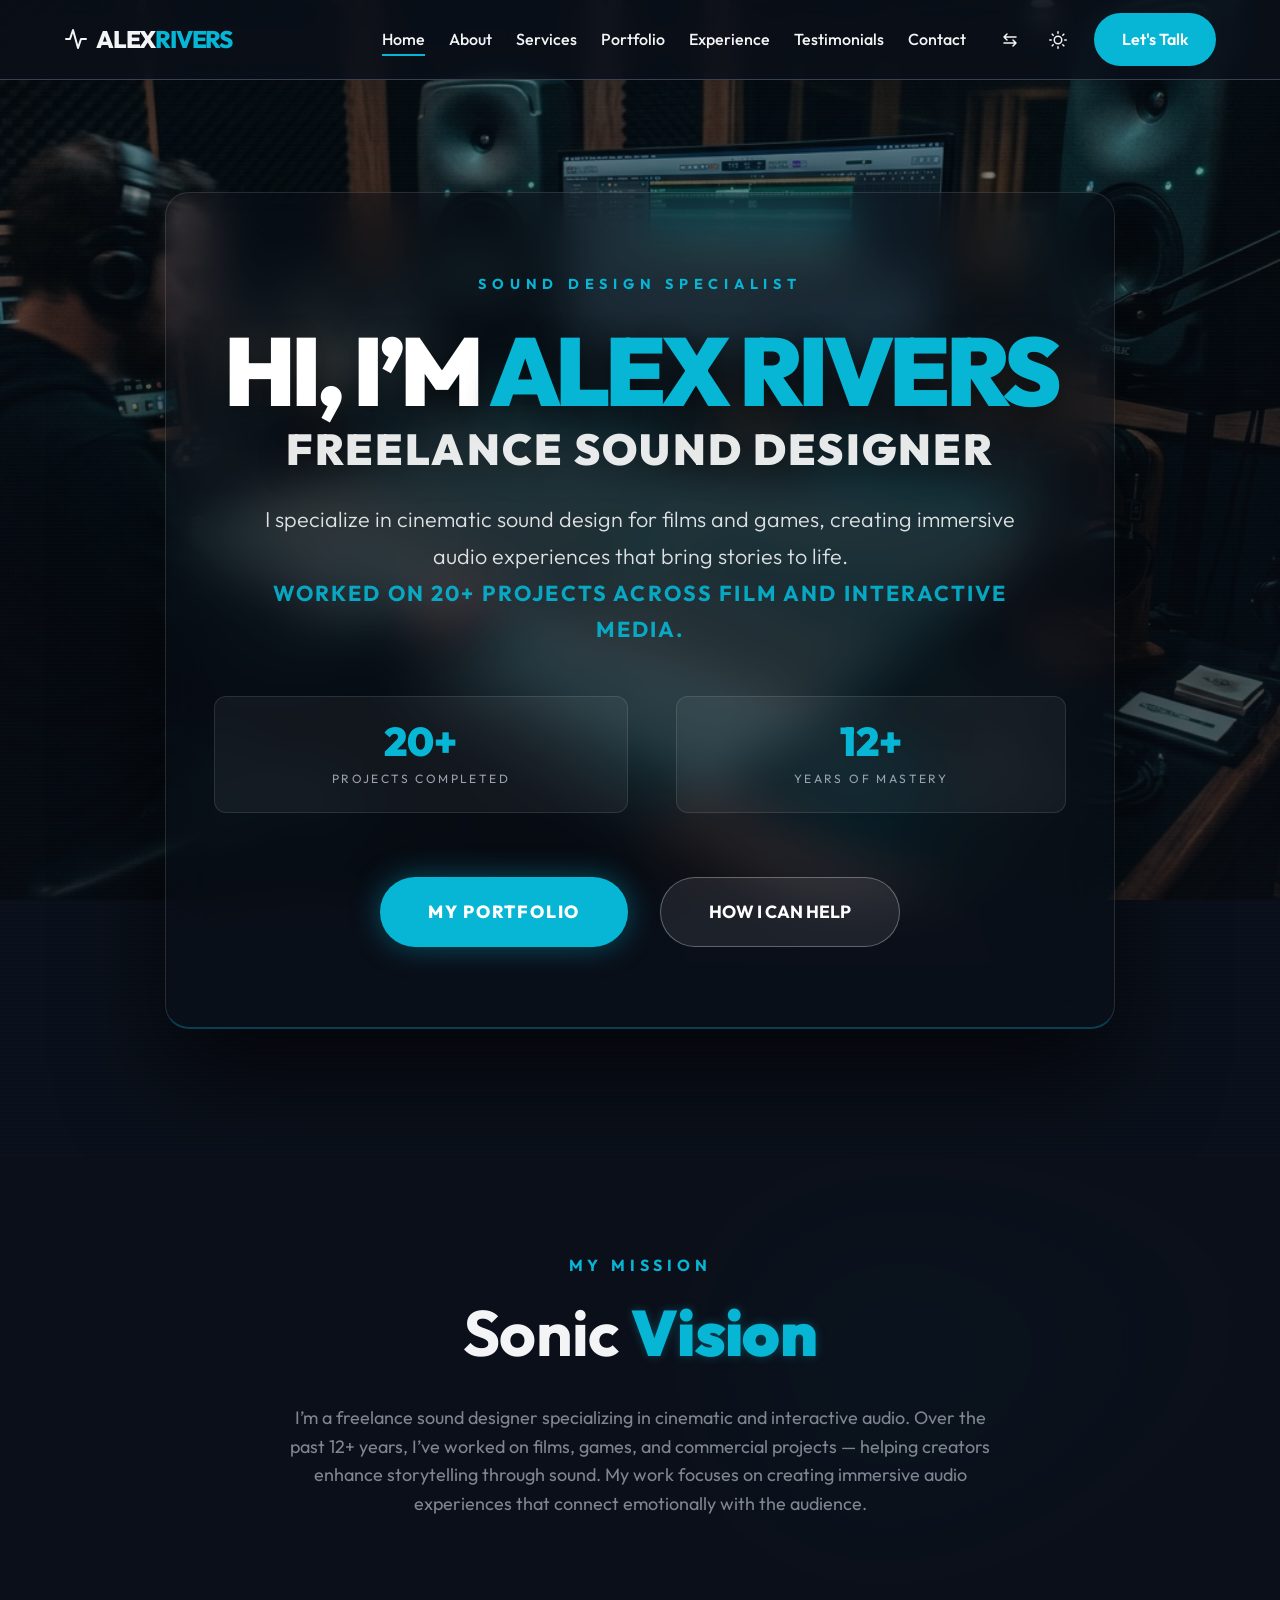
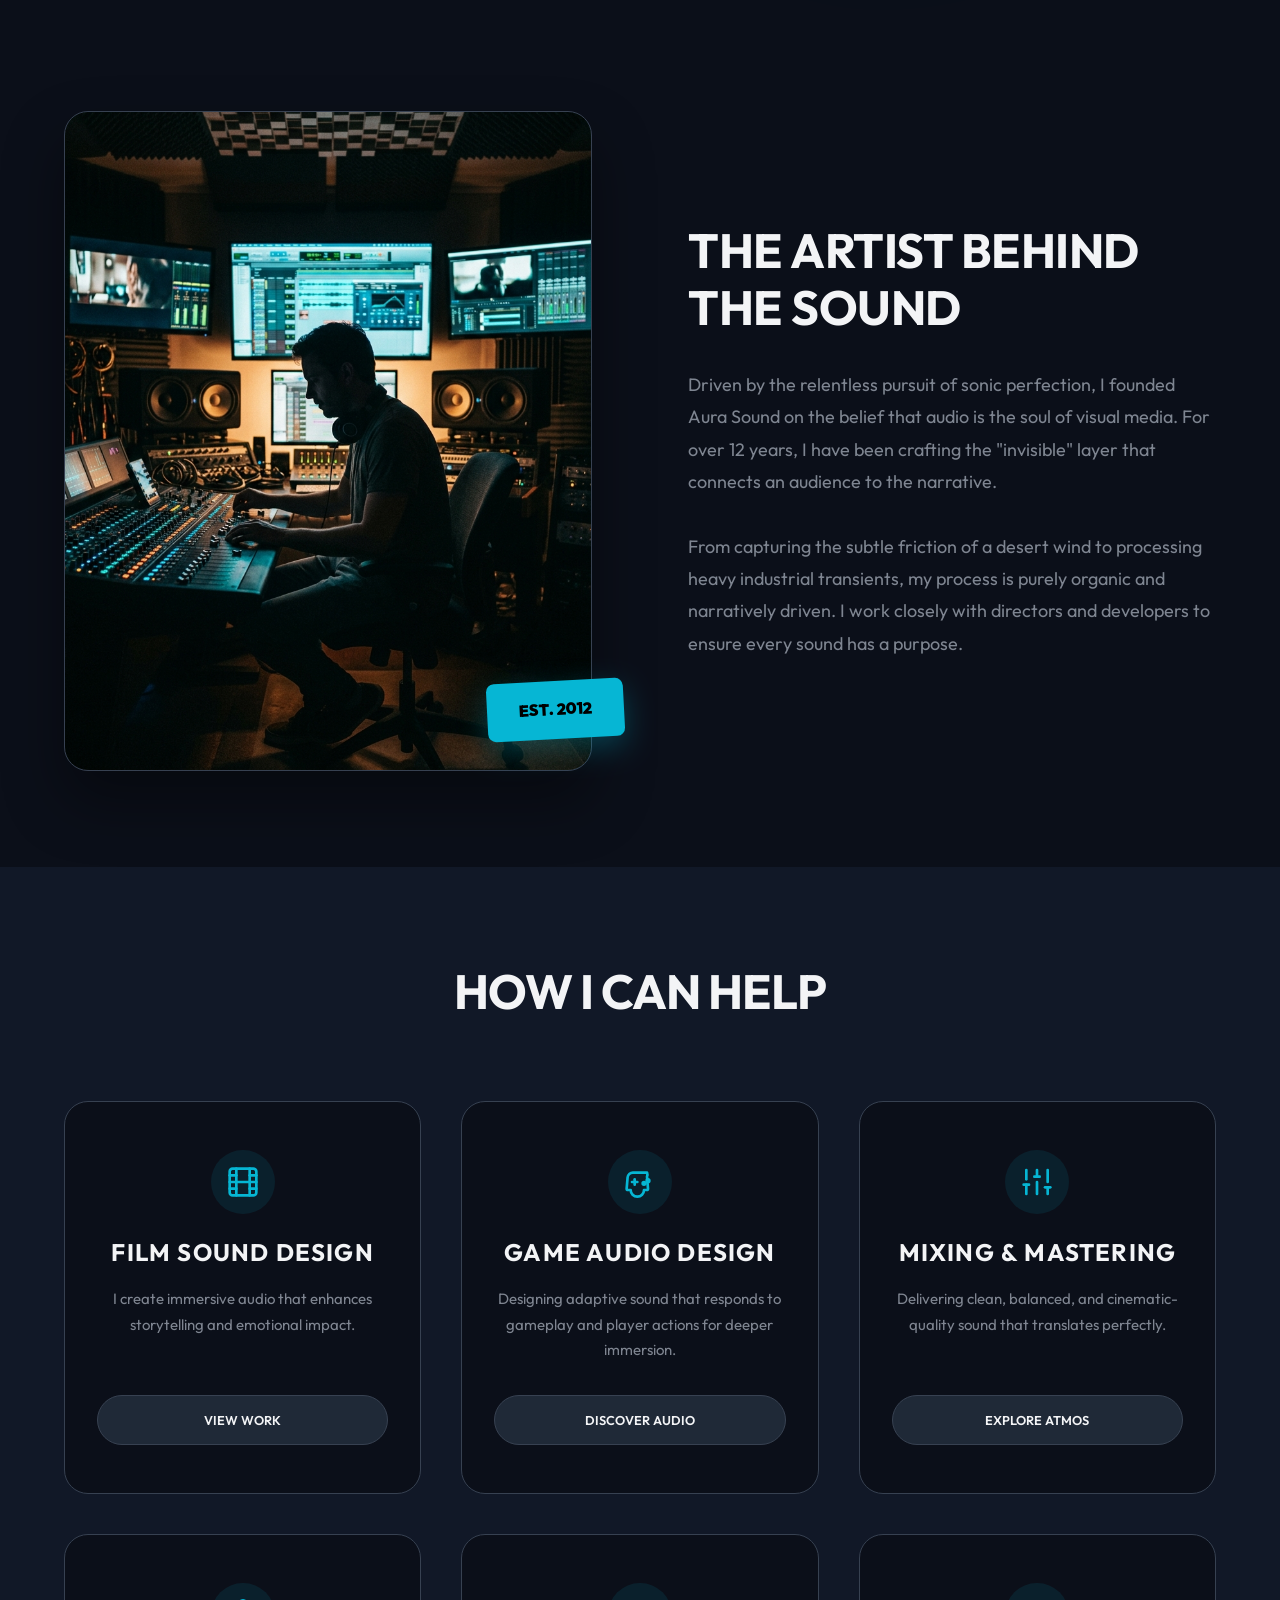
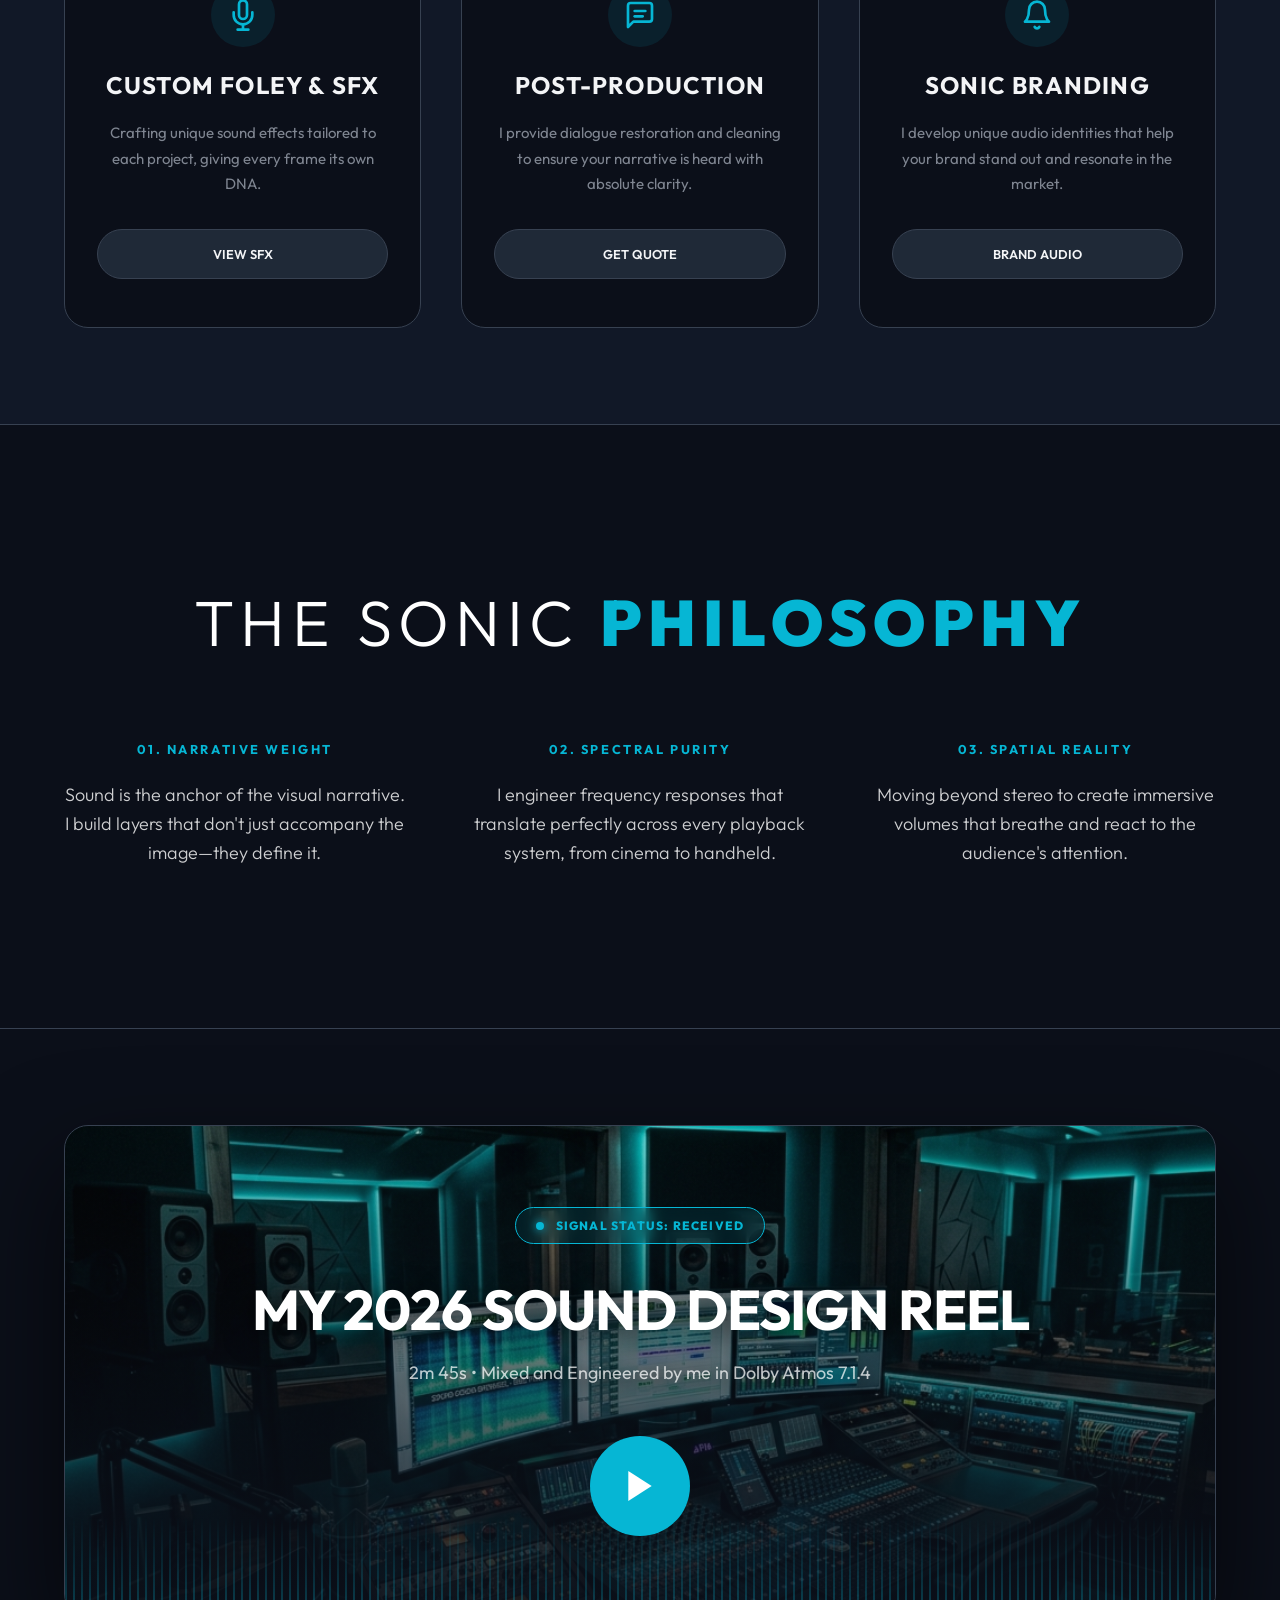
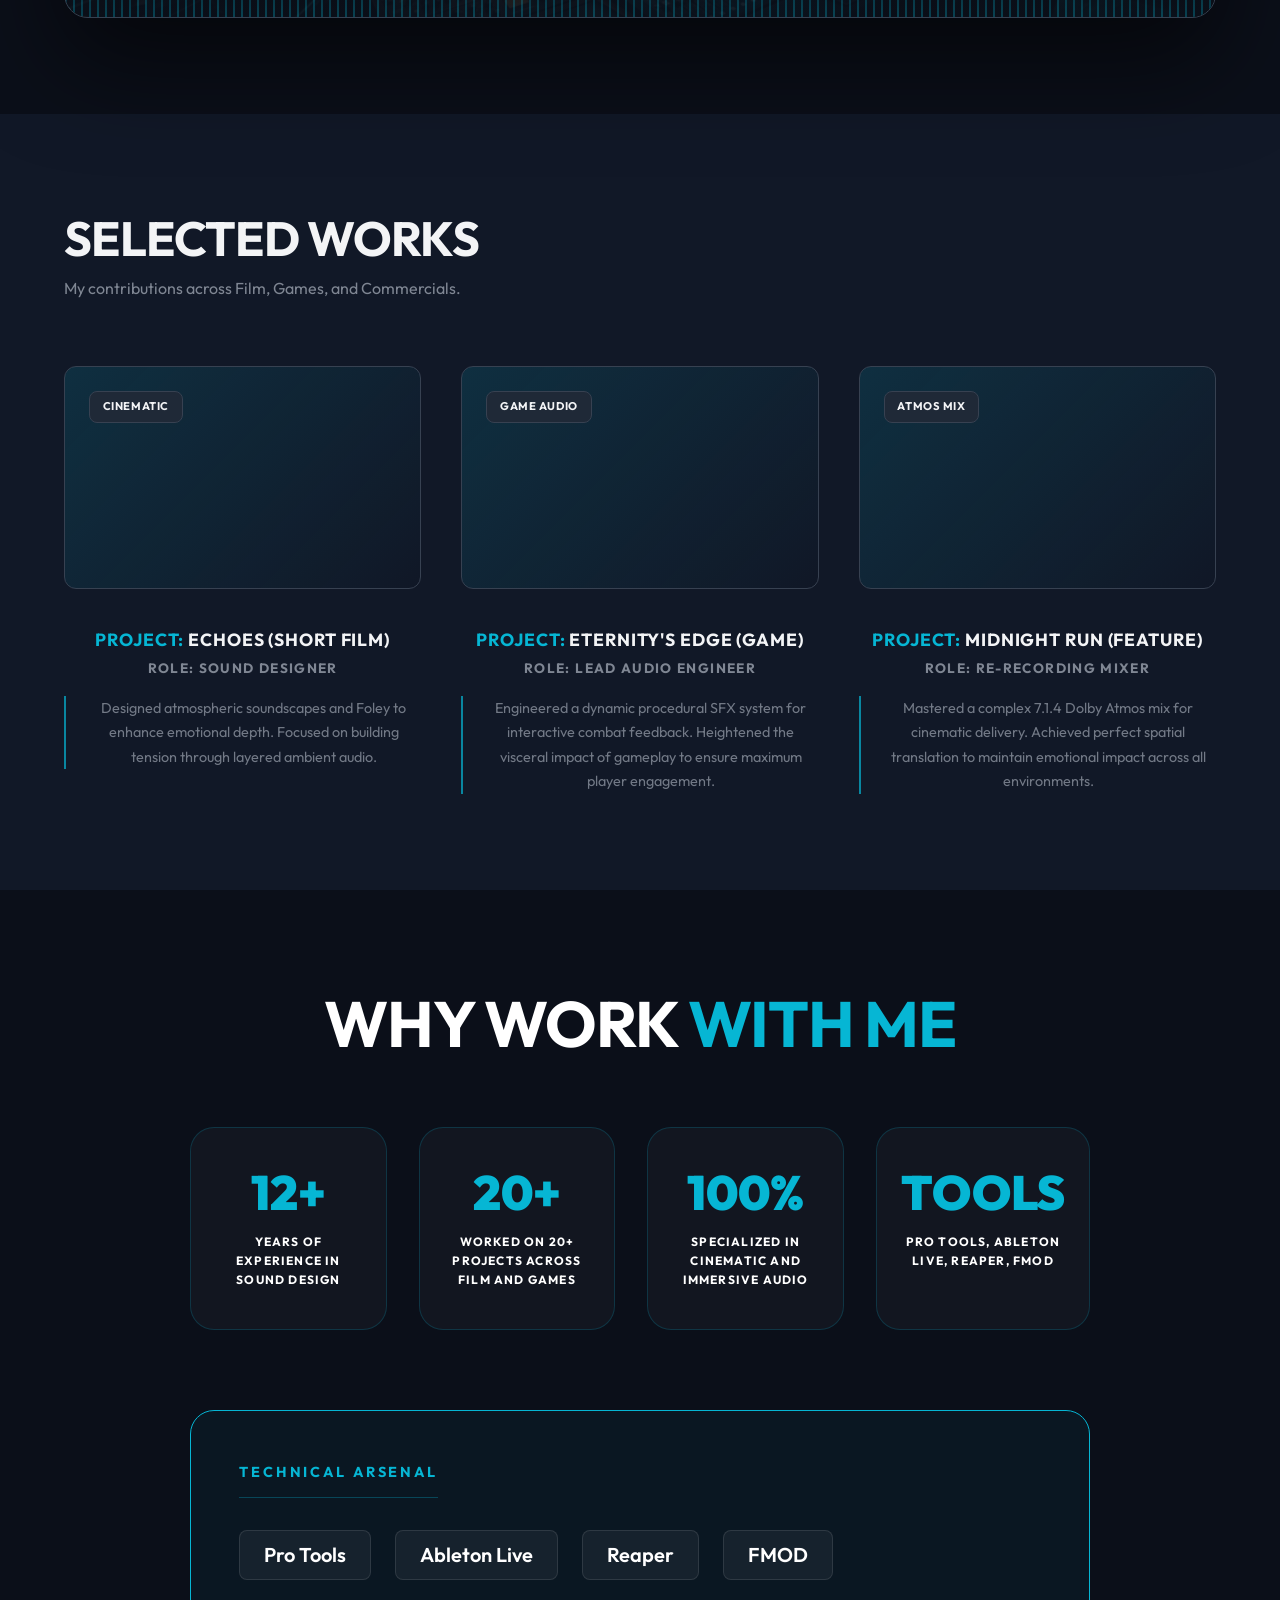
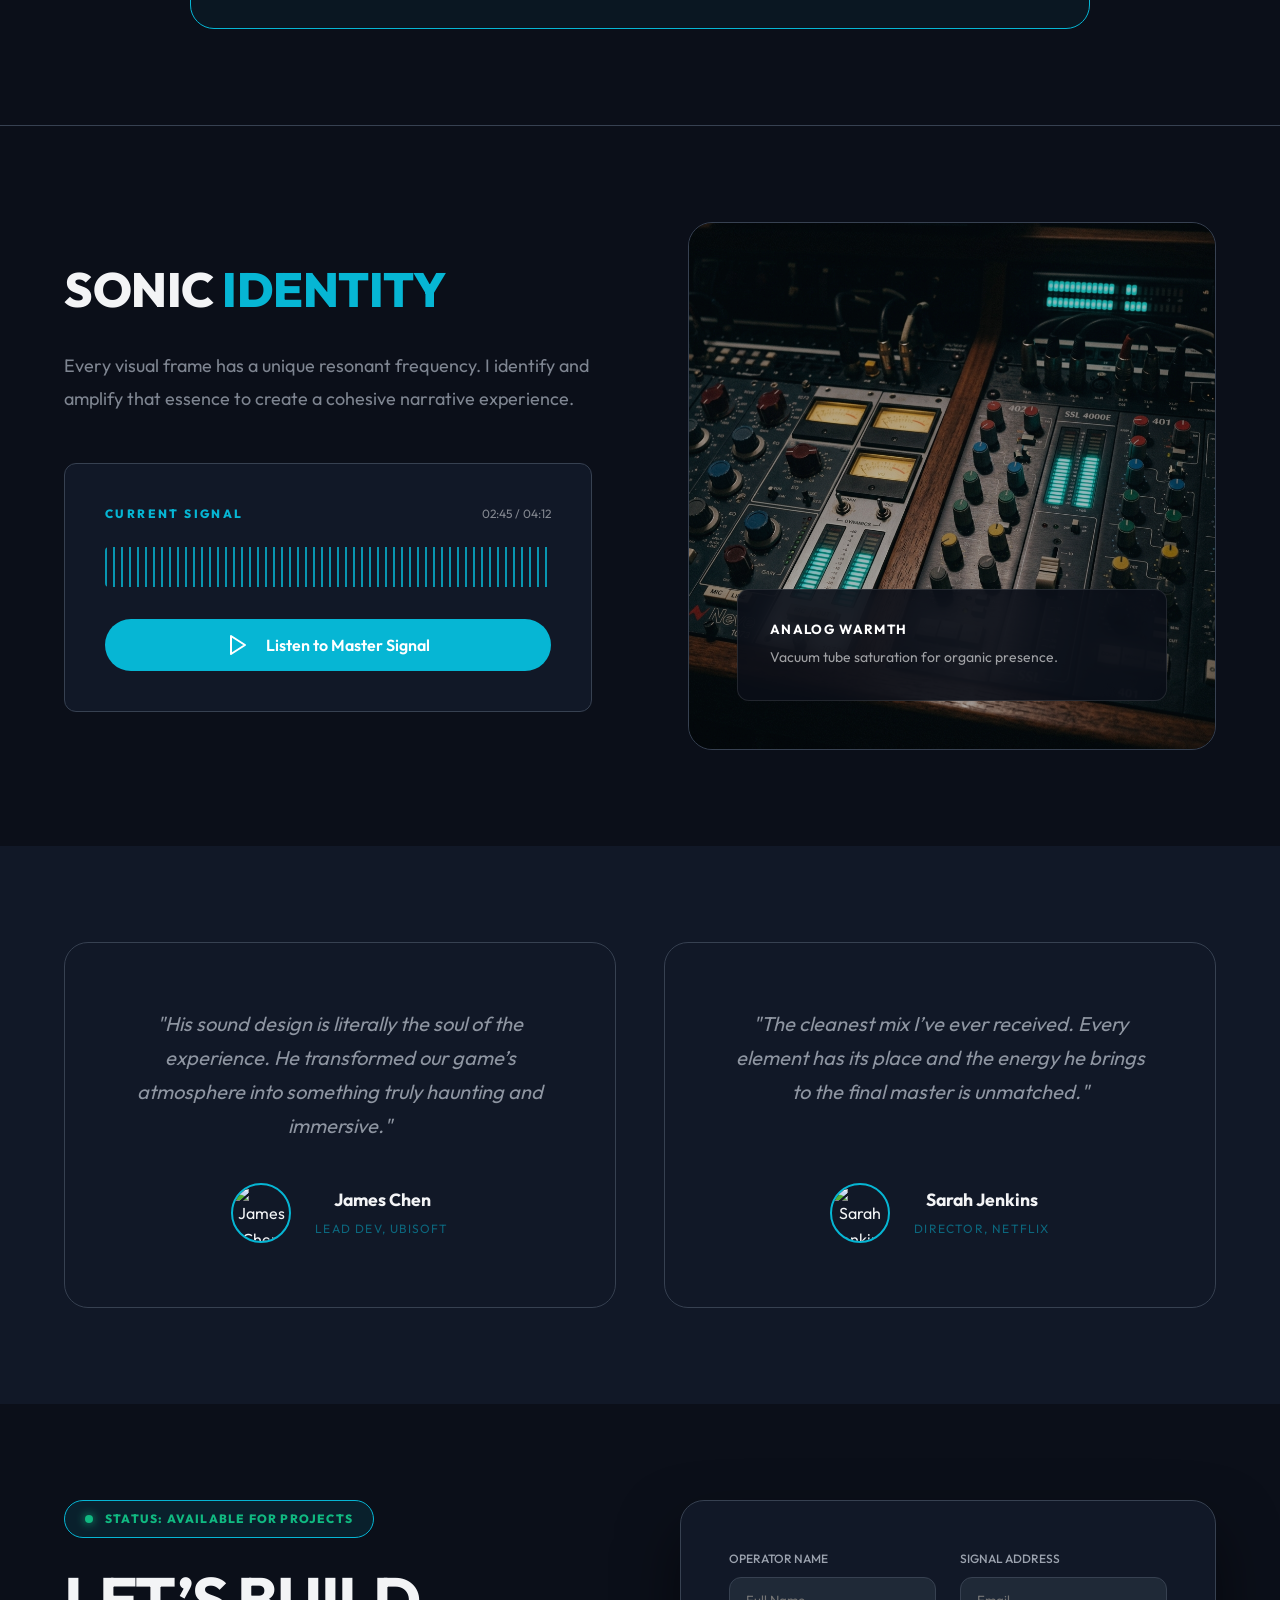
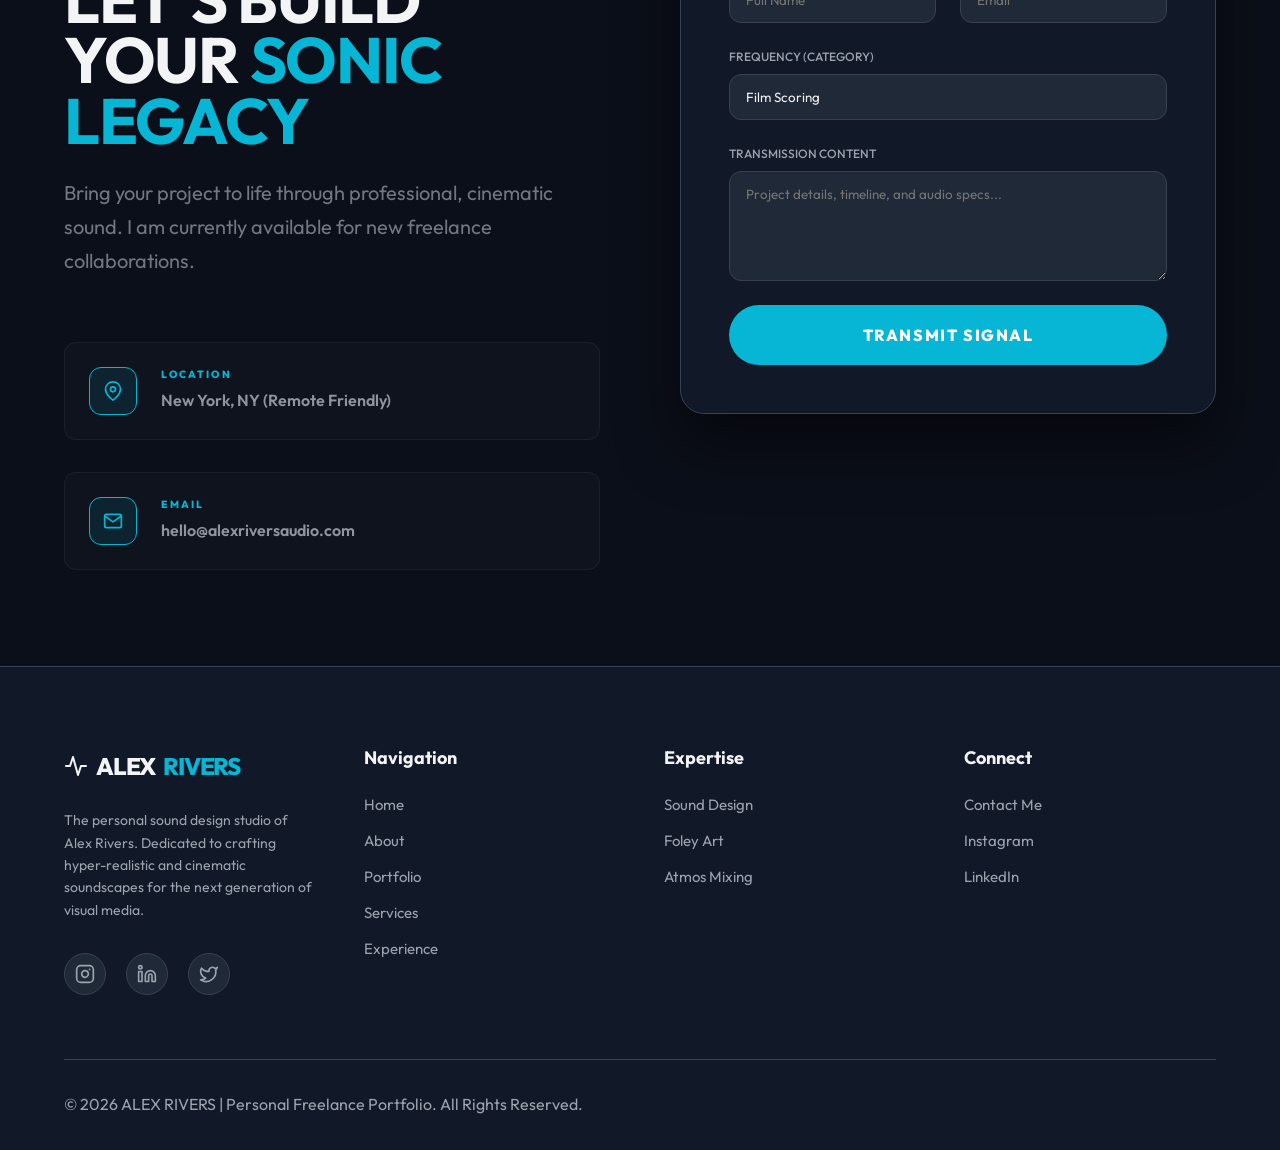
==== commit 6ad3fc0c: "Add files via upload" ====
--- a/index.html
+++ b/index.html
@@ -1,839 +1,934 @@
-<!DOCTYPE html>
-<html lang="en" data-theme="dark" dir="ltr">
-
-<head>
-  <meta charset="UTF-8">
-  <meta name="viewport" content="width=device-width, initial-scale=1.0">
-  <title>AURA SOUND | Personal Portfolio of a Freelance Sound Designer</title>
-  <meta name="description"
-    content="High-fidelity cinematic soundscapes and Atmos engineering by a specialized freelance sound designer. Explore my work in film and games.">
-  <link rel="icon" type="image/svg+xml" href="favicon.svg">
-  <link rel="stylesheet" href="css/style.css">
-  <style>
-    @keyframes fadeInUp {
-      from {
-        opacity: 0;
-        transform: translateY(30px);
-      }
-
-      to {
-        opacity: 1;
-        transform: translateY(0);
-      }
-    }
-
-    .fade-in-up {
-      animation: fadeInUp 0.8s cubic-bezier(0.16, 1, 0.3, 1) forwards;
-    }
-
-    .testimonial-card:hover {
-      border-color: var(--primary) !important;
-      box-shadow: 0 0 30px rgba(6, 182, 212, 0.15);
-      transform: translateY(-5px);
-    }
-
-    /* Experience Section Stats */
-    .experience-stats-grid {
-      display: grid;
-      grid-template-columns: repeat(4, 1fr);
-      gap: 2rem;
-      margin-bottom: 5rem;
-    }
-
-    .stat-card {
-      padding: 2.5rem 1.5rem;
-      background: rgba(255, 255, 255, 0.03);
-      border: 1px solid rgba(6, 182, 212, 0.2);
-      border-radius: var(--radius-lg);
-      backdrop-filter: blur(10px);
-      transition: transform var(--trans-base);
-      text-align: center;
-    }
-
-    .stat-card:hover {
-      transform: translateY(-5px);
-      border-color: var(--primary);
-    }
-
-    @media (max-width: 1200px) {
-      .experience-stats-grid {
-        grid-template-columns: repeat(2, 1fr);
-      }
-    }
-
-    @media (max-width: 768px) {
-      .experience-stats-grid {
-        grid-template-columns: 1fr;
-        gap: 1.5rem;
-      }
-
-      .stat-card {
-        padding: 2rem;
-      }
-    }
-
-    .btn:hover {
-      transform: translateY(-2px);
-      transition: all 0.3s ease;
-    }
-
-    .hero-glass-container {
-      position: relative;
-    }
-
-    /* Services Styles */
-    .service-card:hover {
-      transform: translateY(-5px);
-      border-color: var(--primary) !important;
-      box-shadow: 0 10px 30px rgba(6, 182, 212, 0.1);
-    }
-
-    /* Portfolio Styles */
-    @keyframes pulse-signal {
-      0% {
-        opacity: 0.4;
-        transform: scale(0.9);
-      }
-
-      50% {
-        opacity: 1;
-        transform: scale(1.1);
-      }
-
-      100% {
-        opacity: 0.4;
-        transform: scale(0.9);
-      }
-    }
-
-    .signal-dot {
-      animation: pulse-signal 2s infinite;
-    }
-
-    .reel-container:hover .play-btn {
-      transform: scale(1.1);
-      background-color: var(--primary);
-      color: #fff;
-    }
-
-    /* Experience & home2 styles */
-    .sonic-identity-img-wrapper img {
-      transition: transform 0.8s cubic-bezier(0.16, 1, 0.3, 1);
-    }
-
-    .sonic-identity-img-wrapper:hover img {
-      transform: scale(1.05);
-    }
-  </style>
-</head>
-
-<body>
-
-  <!-- Header & Navigation -->
-  <header class="header">
-    <div class="container nav-inner flex-between">
-
-      <!-- Logo -->
-      <a href="index.html" class="logo">
-        <svg xmlns="http://www.w3.org/2000/svg" width="28" height="28" viewBox="0 0 24 24" fill="none"
-          stroke="var(--primary)" stroke-width="2" stroke-linecap="round" stroke-linejoin="round" class="icon">
-          <path d="M2 12h4l3-9 5 18 3-9h5"></path>
-        </svg>
-        <div class="logo-text">ALEX<span>RIVERS</span></div>
-      </a>
-
-      <!-- Menu Toggle -->
-      <button class="menu-toggle icon-btn">
-        <svg xmlns="http://www.w3.org/2000/svg" width="24" height="24" viewBox="0 0 24 24" fill="none"
-          stroke="currentColor" stroke-width="2" stroke-linecap="round" stroke-linejoin="round" class="icon">
-          <line x1="3" y1="12" x2="21" y2="12"></line>
-          <line x1="3" y1="6" x2="21" y2="6"></line>
-          <line x1="3" y1="18" x2="21" y2="18"></line>
-        </svg>
-      </button>
-
-      <!-- Navigation Links -->
-      <nav class="nav-links">
-        <a href="#home" class="nav-link active">Home</a>
-        <a href="#about" class="nav-link">About</a>
-        <a href="#services" class="nav-link">Services</a>
-        <a href="#portfolio" class="nav-link">Portfolio</a>
-        <a href="#experience" class="nav-link">Experience</a>
-        <a href="#testimonials" class="nav-link">Testimonials</a>
-        <a href="#contact" class="nav-link">Contact</a>
-
-        <!-- Actions -->
-        <div class="nav-actions">
-          <div class="toggles-wrapper">
-            <button class="icon-btn rtl-toggle" title="Toggle RTL">
-              <svg xmlns="http://www.w3.org/2000/svg" width="20" height="20" viewBox="0 0 24 24" fill="none"
-                stroke="currentColor" stroke-width="2" stroke-linecap="round" stroke-linejoin="round"
-                class="icon icon-sm">
-                <path d="M20 8H4M8 4l-4 4 4 4"></path>
-                <path d="M4 16h16M16 12l4 4-4 4"></path>
-              </svg>
-            </button>
-
-            <button class="icon-btn theme-toggle" title="Toggle Dark/Light">
-              <svg xmlns="http://www.w3.org/2000/svg" width="20" height="20" viewBox="0 0 24 24" fill="none"
-                stroke="currentColor" stroke-width="2" stroke-linecap="round" stroke-linejoin="round"
-                class="icon icon-sm">
-                <circle cx="12" cy="12" r="5"></circle>
-                <line x1="12" y1="1" x2="12" y2="3"></line>
-                <line x1="12" y1="21" x2="12" y2="23"></line>
-                <line x1="4.22" y1="4.22" x2="5.64" y2="5.64"></line>
-                <line x1="18.36" y1="18.36" x2="19.78" y2="19.78"></line>
-                <line x1="1" y1="12" x2="3" y2="12"></line>
-                <line x1="21" y1="12" x2="23" y2="12"></line>
-                <line x1="4.22" y1="19.78" x2="5.64" y2="18.36"></line>
-                <line x1="18.36" y1="5.64" x2="19.78" y2="4.22"></line>
-              </svg>
-            </button>
-          </div>
-
-          <a href="#contact" class="btn btn-primary">Let's Talk</a>
-        </div>
-      </nav>
-
-    </div>
-  </header>
-
-  <main>
-    <!-- Hero Section (Personal Branding) -->
-    <section id="home" class="section"
-      style="padding-top: calc(var(--nav-height) + 4rem); min-height: 100vh; display: flex; align-items: center; position: relative; overflow: hidden; background: linear-gradient(rgba(11, 15, 25, 0.4), rgba(11, 15, 25, 0.6)), url('images/home1_hero_premium.png') center/cover; background-attachment: fixed;">
-      <div class="h-hero-scanline"></div>
-      <div class="container" style="position: relative; z-index: 10;">
-        <div class="hero-glass-container fade-in-up"
-          style="background: rgba(11, 15, 25, 0.3); backdrop-filter: blur(25px); -webkit-backdrop-filter: blur(25px); padding: 5rem 3rem; border-radius: var(--radius-lg); border: 1px solid rgba(255, 255, 255, 0.12); max-width: 950px; margin: 3rem auto 2rem; box-shadow: 0 50px 100px rgba(0,0,0,0.6); border-bottom: 2px solid rgba(6, 182, 212, 0.3); text-align: center;">
-          <div class="hero-header-v2">
-            <span class="hero-eyebrow"
-              style="color: var(--primary); font-weight: 700; text-transform: uppercase; letter-spacing: 0.4em; margin-bottom: 2rem; display: block; font-size: 0.9rem;">Sound Design Specialist</span>
-            <h1
-              style="font-size: clamp(3.2rem, 8vw, 6rem); text-transform: uppercase; font-weight: 950; line-height: 0.9; letter-spacing: -0.05em; margin-bottom: 2rem; color: #fff; text-shadow: 0 10px 30px rgba(0,0,0,0.5);">
-              Hi, I’m <span style="color: var(--primary);">Alex Rivers</span><br>
-              <span style="font-size: 0.45em; opacity: 0.9; letter-spacing: 0.05em; display: block; margin-top: 1rem;">Freelance Sound Designer</span>
-            </h1>
-          </div>
-          <p
-            style="font-size: 1.35rem; max-width: 800px; margin: 0 auto 3rem; opacity: 0.9; line-height: 1.7; color: #f3f4f6; font-weight: 300;">
-            I specialize in cinematic sound design for films and games, creating immersive audio experiences that bring stories to life. <br>
-            <span style="font-weight: 700; color: var(--primary); text-transform: uppercase; letter-spacing: 0.1em;">Worked on 20+ projects across film and interactive media.</span>
-          </p>
-          
-          <div class="hero-highlights">
-            <div class="highlight-item">
-              <span style="display: block; font-size: 2.5rem; font-weight: 900; color: var(--primary); line-height: 1;">20+</span>
-              <span style="font-size: 0.75rem; text-transform: uppercase; letter-spacing: 0.2em; color: var(--text-muted); margin-top: 0.5rem; display: block;">Projects Completed</span>
-            </div>
-            <div class="highlight-item">
-              <span style="display: block; font-size: 2.5rem; font-weight: 900; color: var(--primary); line-height: 1;">12+</span>
-              <span style="font-size: 0.75rem; text-transform: uppercase; letter-spacing: 0.2em; color: var(--text-muted); margin-top: 0.5rem; display: block;">Years of Mastery</span>
-            </div>
-          </div>
-          <div style="display: flex; gap: 2rem; flex-wrap: wrap; justify-content: center;">
-            <a href="#portfolio" class="btn btn-primary"
-              style="padding: 1.25rem 3rem; font-weight: 800; font-size: 1.1rem; box-shadow: 0 0 30px rgba(6, 182, 212, 0.4); text-transform: uppercase; letter-spacing: 0.1em;">My
-              Portfolio</a>
-            <a href="#services" class="btn btn-secondary"
-              style="border: 1.5px solid rgba(255, 255, 255, 0.3); background: rgba(255, 255, 255, 0.08); color: #fff; padding: 1.25rem 3rem; font-weight: 700; font-size: 1.1rem; text-transform: uppercase;">How
-              I Can Help</a>
-          </div>
-        </div>
-      </div>
-    </section>
-
-    <!-- SECTION 2: About Section (Personal) -->
-    <section id="about" class="section"
-      style="min-height: 50vh; display: flex; align-items: center; justify-content: center; position: relative; background: var(--hero-bg); overflow: hidden;">
-      <div class="container fade-in-up" style="position: relative; z-index: 10; text-align: center;">
-        <p
-          style="color: var(--primary); font-weight: 700; text-transform: uppercase; letter-spacing: 0.3em; margin-bottom: 1rem;">
-          My Mission</p>
-        <h2 style="font-size: clamp(2.5rem, 5vw, 4rem); line-height: 1.2; margin-bottom: 2rem;">Sonic <span
-            style="display: inline-block; color: var(--primary); font-weight: 900; letter-spacing: -0.01em; filter: drop-shadow(0 0 5px rgba(6, 182, 212, 0.3));">Vision</span>
-        </h2>
-        <p style="max-width: 700px; margin: 0 auto; font-size: 1.125rem; opacity: 0.8; line-height: 1.6;">I don't just
-          record waveforms; I architect emotional responses. Behind every pixel is a story that only frequency can
-          tell.
-        </p>
-      </div>
-      <div
-        style="position: absolute; right: -10%; top: 20%; width: 50%; height: 60%; background: linear-gradient(135deg, var(--primary) 0%, transparent 70%); opacity: 0.05; filter: blur(100px); pointer-events: none;">
-      </div>
-    </section>
-
-    <!-- SECTION 2.1: The Artist Behind the Sound -->
-    <section class="section">
-      <div class="container fade-in-up">
-        <div class="grid-2 about-persona-grid" style="gap: 6rem; align-items: center;">
-          <div class="persona-image-wrapper" style="position: relative;">
-            <div
-              style="aspect-ratio: 4/5; width: 100%; background: url('images/studio_persona_moody_1775890774664.png') center/cover; border-radius: var(--radius-lg); border: 1px solid var(--border-color); box-shadow: 0 30px 60px rgba(0,0,0,0.4);">
-            </div>
-            <div class="persona-badge"
-              style="position: absolute; bottom: 2rem; right: -2rem; background: var(--primary); color: #000; padding: 1rem 2rem; border-radius: var(--radius-sm); font-weight: 900; transform: rotate(-3deg); box-shadow: 0 10px 30px rgba(6, 182, 212, 0.3);">
-              EST. 2012</div>
-          </div>
-          <div>
-            <h2 style="text-transform: uppercase; margin-bottom: 2rem;">The Artist Behind the Sound</h2>
-            <p style="font-size: 1.125rem; line-height: 1.8; opacity: 0.8; margin-bottom: 2rem;">Driven by the
-              relentless pursuit of sonic perfection, I founded Aura Sound on the belief that audio is the soul of
-              visual media. For over 12 years, I have been crafting the "invisible" layer that connects an audience to
-              the narrative.</p>
-            <p style="font-size: 1.125rem; line-height: 1.8; opacity: 0.8;">From capturing the subtle friction of a
-              desert wind to processing heavy industrial transients, my process is purely organic and narratively
-              driven. I work closely with directors and developers to ensure every sound has a purpose.</p>
-          </div>
-        </div>
-      </div>
-    </section>
-    <!-- SECTION 3: Services (How I Can Help) -->
-    <section id="services" class="section" style="background-color: var(--surface-1);">
-      <div class="container fade-in-up">
-        <h2 style="text-align: center; margin-bottom: 5rem; text-transform: uppercase; letter-spacing: -0.02em;">How I
-          Can Help</h2>
-        <div class="grid-3" style="gap: 2.5rem; align-items: stretch;">
-          <div class="service-card"
-            style="background-color: var(--bg-color); padding: 3rem 2rem; border-radius: var(--radius-lg); border: 1px solid var(--border-color); transition: transform var(--trans-base); text-align: center; display: flex; flex-direction: column; height: 100%;">
-            <div
-              style="width: 64px; height: 64px; background-color: rgba(6, 182, 212, 0.1); color: var(--primary); border-radius: 50%; display: flex; align-items: center; justify-content: center; margin: 0 auto 1.5rem;">
-              <svg xmlns="http://www.w3.org/2000/svg" width="32" height="32" viewBox="0 0 24 24" fill="none"
-                stroke="currentColor" stroke-width="2" stroke-linecap="round" stroke-linejoin="round">
-                <rect x="2" y="2" width="20" height="20" rx="2.18" ry="2.18"></rect>
-                <line x1="7" y1="2" x2="7" y2="22"></line>
-                <line x1="17" y1="2" x2="17" y2="22"></line>
-                <line x1="2" y1="12" x2="22" y2="12"></line>
-                <line x1="2" y1="7" x2="7" y2="7"></line>
-                <line x1="2" y1="17" x2="7" y2="17"></line>
-                <line x1="17" y1="17" x2="22" y2="17"></line>
-                <line x1="17" y1="7" x2="22" y2="7"></line>
-              </svg>
-            </div>
-            <h3 style="text-transform: uppercase; letter-spacing: 0.05em; margin-bottom: 1.25rem;">Film Sound Design</h3>
-            <p style="font-size: 0.9375rem; opacity: 0.8; line-height: 1.7; flex: 1;">I create immersive audio that enhances storytelling and emotional impact.</p>
-            <a href="#portfolio" class="btn btn-secondary"
-              style="width: 100%; margin-top: 2rem; font-size: 0.8rem; text-transform: uppercase;">View
-              Work</a>
-          </div>
-
-          <div class="service-card"
-            style="background-color: var(--bg-color); padding: 3rem 2rem; border-radius: var(--radius-lg); border: 1px solid var(--border-color); transition: transform var(--trans-base); text-align: center; display: flex; flex-direction: column; height: 100%;">
-            <div
-              style="width: 64px; height: 64px; background-color: rgba(6, 182, 212, 0.1); color: var(--primary); border-radius: 50%; display: flex; align-items: center; justify-content: center; margin: 0 auto 1.5rem;">
-              <svg xmlns="http://www.w3.org/2000/svg" width="32" height="32" viewBox="0 0 24 24" fill="none"
-                stroke="currentColor" stroke-width="2" stroke-linecap="round" stroke-linejoin="round">
-                <line x1="6" y1="12" x2="10" y2="12"></line>
-                <line x1="8" y1="10" x2="8" y2="14"></line>
-                <circle cx="15" cy="13" r="1"></circle>
-                <circle cx="18" cy="11" r="1"></circle>
-                <path d="M17.32 5H6.68a4 4 0 0 0-3.978 3.59c-.006.052-.01.101-.017.152L2 17a1 1 0 0 0 1 1h2a5 5 0 0 0 10 0h2a1 1 0 0 0 1-1l-.685-8.258c-.023-.273-.042-.547-.042-.822A4 4 0 0 0 17.32 5z"></path>
-              </svg>
-            </div>
-            <h3 style="text-transform: uppercase; letter-spacing: 0.05em; margin-bottom: 1.25rem;">Game Audio Design</h3>
-            <p style="font-size: 0.9375rem; opacity: 0.8; line-height: 1.7; flex: 1;">Designing adaptive sound that responds to gameplay and player actions for deeper immersion.</p>
-            <a href="#portfolio" class="btn btn-secondary"
-              style="width: 100%; margin-top: 2rem; font-size: 0.8rem; text-transform: uppercase;">Discover
-              Audio</a>
-          </div>
-
-          <div class="service-card"
-            style="background-color: var(--bg-color); padding: 3rem 2rem; border-radius: var(--radius-lg); border: 1px solid var(--border-color); transition: transform var(--trans-base); text-align: center; display: flex; flex-direction: column; height: 100%;">
-            <div
-              style="width: 64px; height: 64px; background-color: rgba(6, 182, 212, 0.1); color: var(--primary); border-radius: 50%; display: flex; align-items: center; justify-content: center; margin: 0 auto 1.5rem;">
-              <svg xmlns="http://www.w3.org/2000/svg" width="32" height="32" viewBox="0 0 24 24" fill="none"
-                stroke="currentColor" stroke-width="2" stroke-linecap="round" stroke-linejoin="round">
-                <line x1="4" y1="21" x2="4" y2="14"></line>
-                <line x1="4" y1="10" x2="4" y2="3"></line>
-                <line x1="12" y1="21" x2="12" y2="12"></line>
-                <line x1="12" y1="8" x2="12" y2="3"></line>
-                <line x1="20" y1="21" x2="20" y2="16"></line>
-                <line x1="20" y1="12" x2="20" y2="3"></line>
-                <line x1="2" y1="14" x2="6" y2="14"></line>
-                <line x1="10" y1="8" x2="14" y2="8"></line>
-                <line x1="18" y1="16" x2="22" y2="16"></line>
-              </svg>
-            </div>
-            <h3 style="text-transform: uppercase; letter-spacing: 0.05em; margin-bottom: 1.25rem;">Mixing & Mastering</h3>
-            <p style="font-size: 0.9375rem; opacity: 0.8; line-height: 1.7; flex: 1;">Delivering clean, balanced, and cinematic-quality sound that translates perfectly.</p>
-            <a href="#experience" class="btn btn-secondary"
-              style="width: 100%; margin-top: 2rem; font-size: 0.8rem; text-transform: uppercase;">Explore
-              Atmos</a>
-          </div>
-
-          <div class="service-card"
-            style="background-color: var(--bg-color); padding: 3rem 2rem; border-radius: var(--radius-lg); border: 1px solid var(--border-color); transition: transform var(--trans-base); text-align: center; display: flex; flex-direction: column; height: 100%;">
-            <div
-              style="width: 64px; height: 64px; background-color: rgba(6, 182, 212, 0.1); color: var(--primary); border-radius: 50%; display: flex; align-items: center; justify-content: center; margin: 0 auto 1.5rem;">
-              <svg xmlns="http://www.w3.org/2000/svg" width="32" height="32" viewBox="0 0 24 24" fill="none"
-                stroke="currentColor" stroke-width="2" stroke-linecap="round" stroke-linejoin="round">
-                <path d="M12 1a3 3 0 0 0-3 3v8a3 3 0 0 0 6 0V4a3 3 0 0 0-3-3z"></path>
-                <path d="M19 10v2a7 7 0 0 1-14 0v-2"></path>
-                <line x1="12" y1="19" x2="12" y2="23"></line>
-                <line x1="8" y1="23" x2="16" y2="23"></line>
-              </svg>
-            </div>
-            <h3 style="text-transform: uppercase; letter-spacing: 0.05em; margin-bottom: 1.25rem;">Custom Foley & SFX</h3>
-            <p style="font-size: 0.9375rem; opacity: 0.8; line-height: 1.7; flex: 1;">Crafting unique sound effects tailored to each project, giving every frame its own DNA.</p>
-            <a href="#portfolio" class="btn btn-secondary"
-              style="width: 100%; margin-top: 2rem; font-size: 0.8rem; text-transform: uppercase;">View
-              SFX</a>
-          </div>
-
-          <div class="service-card"
-            style="background-color: var(--bg-color); padding: 3rem 2rem; border-radius: var(--radius-lg); border: 1px solid var(--border-color); transition: transform var(--trans-base); text-align: center; display: flex; flex-direction: column; height: 100%;">
-            <div
-              style="width: 64px; height: 64px; background-color: rgba(6, 182, 212, 0.1); color: var(--primary); border-radius: 50%; display: flex; align-items: center; justify-content: center; margin: 0 auto 1.5rem;">
-              <svg xmlns="http://www.w3.org/2000/svg" width="32" height="32" viewBox="0 0 24 24" fill="none"
-                stroke="currentColor" stroke-width="2" stroke-linecap="round" stroke-linejoin="round">
-                <path d="M21 15a2 2 0 0 1-2 2H7l-4 4V5a2 2 0 0 1 2-2h14a2 2 0 0 1 2 2z"></path>
-                <path d="M8 9h8"></path>
-                <path d="M8 13h6"></path>
-              </svg>
-            </div>
-            <h3 style="text-transform: uppercase; letter-spacing: 0.05em; margin-bottom: 1.25rem;">Post-Production</h3>
-            <p style="font-size: 0.9375rem; opacity: 0.8; line-height: 1.7; flex: 1;">I provide dialogue restoration and cleaning to ensure your narrative is heard with absolute clarity.</p>
-            <a href="#contact" class="btn btn-secondary"
-              style="width: 100%; margin-top: 2rem; font-size: 0.8rem; text-transform: uppercase;">Get Quote</a>
-          </div>
-
-          <div class="service-card"
-            style="background-color: var(--bg-color); padding: 3rem 2rem; border-radius: var(--radius-lg); border: 1px solid var(--border-color); transition: transform var(--trans-base); text-align: center; display: flex; flex-direction: column; height: 100%;">
-            <div
-              style="width: 64px; height: 64px; background-color: rgba(6, 182, 212, 0.1); color: var(--primary); border-radius: 50%; display: flex; align-items: center; justify-content: center; margin: 0 auto 1.5rem;">
-              <svg xmlns="http://www.w3.org/2000/svg" width="32" height="32" viewBox="0 0 24 24" fill="none"
-                stroke="currentColor" stroke-width="2" stroke-linecap="round" stroke-linejoin="round">
-                <path d="M18 8A6 6 0 0 0 6 8c0 7-3 9-3 9h18s-3-2-3-9"></path>
-                <path d="M13.73 21a2 2 0 0 1-3.46 0"></path>
-              </svg>
-            </div>
-            <h3 style="text-transform: uppercase; letter-spacing: 0.05em; margin-bottom: 1.25rem;">Sonic Branding</h3>
-            <p style="font-size: 0.9375rem; opacity: 0.8; line-height: 1.7; flex: 1;">I develop unique audio identities that help your brand stand out and resonate in the market.</p>
-            <a href="#contact" class="btn btn-secondary"
-              style="width: 100%; margin-top: 2rem; font-size: 0.8rem; text-transform: uppercase;">Brand Audio</a>
-          </div>
-        </div>
-      </div>
-    </section>
-
-    <!-- Section 3: Sonic Philosophy (Personal Approach) -->
-    <section class="section"
-      style="padding: 10rem 0; background: linear-gradient(rgba(11, 15, 25, 0.9), rgba(11, 15, 25, 0.9)), url('images/studio_environment_cinematic_1775890805738.png') center/cover; background-attachment: fixed; text-align: center; border-top: 1px solid var(--border-color); border-bottom: 1px solid var(--border-color);">
-      <div class="container fade-in-up">
-        <h2
-          style="font-size: clamp(2.5rem, 5vw, 4rem); text-transform: uppercase; font-weight: 300; margin-bottom: 5rem; letter-spacing: 0.1em; color: #fff;">
-          The Sonic <span style="font-weight: 900; color: var(--primary);">Philosophy</span></h2>
-        <div class="grid-3" style="gap: 4rem;">
-          <div>
-            <h4
-              style="text-transform: uppercase; color: var(--primary); margin-bottom: 1.5rem; letter-spacing: 0.2em; font-size: 0.8rem;">
-              01. Narrative Weight</h4>
-            <p style="color: #fff; opacity: 0.8; font-size: 1.125rem; font-weight: 300;">Sound is the anchor of the
-              visual narrative. I build layers that don't just accompany the image—they define it.</p>
-          </div>
-          <div>
-            <h4
-              style="text-transform: uppercase; color: var(--primary); margin-bottom: 1.5rem; letter-spacing: 0.2em; font-size: 0.8rem;">
-              02. Spectral Purity</h4>
-            <p style="color: #fff; opacity: 0.8; font-size: 1.125rem; font-weight: 300;">I engineer frequency responses
-              that translate perfectly across every playback system, from cinema to handheld.</p>
-          </div>
-          <div>
-            <h4
-              style="text-transform: uppercase; color: var(--primary); margin-bottom: 1.5rem; letter-spacing: 0.2em; font-size: 0.8rem;">
-              03. Spatial Reality</h4>
-            <p style="color: #fff; opacity: 0.8; font-size: 1.125rem; font-weight: 300;">Moving beyond stereo to create
-              immersive volumes that breathe and react to the audience's attention.</p>
-          </div>
-        </div>
-      </div>
-    </section>
-
-    <!-- SECTION 4: Portfolio (My Work) -->
-    <section id="portfolio" class="section">
-      <div class="container fade-in-up">
-        <div class="reel-container"
-          style="aspect-ratio: 21/9; background: url('images/reel-bg.png') center/cover; border-radius: var(--radius-lg); border: 1px solid var(--border-color); display: flex; align-items: center; justify-content: center; position: relative; overflow: hidden; box-shadow: 0 40px 100px rgba(0,0,0,0.6);">
-          <div
-            style="position: absolute; inset: 0; background: linear-gradient(to top, rgba(11,15,25,0.95), rgba(11,15,25,0.2)); z-index: 1;">
-          </div>
-          <div
-            style="position: absolute; bottom: 0; left: 0; width: 100%; height: 100px; z-index: 2; opacity: 0.3; background-image: repeating-linear-gradient(90deg, var(--primary) 0, var(--primary) 2px, transparent 2px, transparent 8px); mask-image: linear-gradient(to top, black, transparent);">
-          </div>
-          <div class="reel-content" style="position: relative; z-index: 10; text-align: center; padding: 2rem;">
-            <div
-              style="margin-bottom: 2rem; display: inline-flex; align-items: center; gap: 0.75rem; background: rgba(6, 182, 212, 0.1); border: 1px solid var(--primary); padding: 0.5rem 1.25rem; border-radius: var(--radius-full); backdrop-filter: blur(8px);">
-              <div class="signal-dot"
-                style="width: 8px; height: 8px; background: var(--primary); border-radius: 50%; box-shadow: 0 0 10px var(--primary);">
-              </div>
-              <span
-                style="font-size: 0.75rem; text-transform: uppercase; font-weight: 800; letter-spacing: 0.1em; color: var(--primary);">Signal
-                Status: Received</span>
-            </div>
-            <h2
-              style="font-size: clamp(1.8rem, 5vw, 3.5rem); margin-bottom: 1rem; text-transform: uppercase; letter-spacing: -0.02em;">
-              My 2026 Sound Design Reel</h2>
-            <p style="font-size: 1.125rem; opacity: 0.8; margin-bottom: 3rem;">2m 45s • Mixed and Engineered by me in
-              Dolby
-              Atmos 7.1.4</p>
-            <button class="play-btn" style="width: 100px; height: 100px; font-size: 1.5rem; margin: 0 auto;">
-              <svg xmlns="http://www.w3.org/2000/svg" width="40" height="40" viewBox="0 0 24 24" fill="currentColor"
-                stroke="none">
-                <polygon points="5 3 19 12 5 21 5 3"></polygon>
-              </svg>
-            </button>
-          </div>
-        </div>
-      </div>
-    </section>
-
-    <section class="section" style="background-color: var(--surface-1);">
-      <div class="container">
-        <div class="project-log-header"
-          style="display: flex; justify-content: space-between; align-items: flex-end; margin-bottom: 4rem;">
-          <div>
-            <h2 style="text-transform: uppercase; letter-spacing: -0.02em;">Selected Works</h2>
-            <p style="margin-top: 0.5rem; opacity: 0.8;">My contributions across Film, Games, and Commercials.</p>
-          </div>
-        </div>
-        <div class="grid-3" style="gap: 2.5rem;">
-          <!-- Project 1 -->
-          <div class="fade-in-up project-card">
-            <div
-              style="aspect-ratio: 16/10; background: url('https://images.unsplash.com/photo-1504384308090-c894fdcc538d?q=80&w=1200') center/cover; border-radius: var(--radius-md); border: 1px solid var(--border-color); margin-bottom: 1.5rem; position: relative; overflow: hidden; transition: var(--trans-base); cursor: pointer;">
-              <div
-                style="position: absolute; inset: 0; background: linear-gradient(135deg, rgba(6, 182, 212, 0.15), transparent);">
-              </div>
-              <div
-                style="position: absolute; top: 1.5rem; left: 1.5rem; background: var(--surface-2); padding: 0.4rem 0.8rem; border-radius: var(--radius-sm); font-size: 0.7rem; text-transform: uppercase; font-weight: 700; letter-spacing: 0.05em; border: 1px solid var(--border-color);">
-                Cinematic</div>
-            </div>
-            <h4 style="margin-bottom: 0.5rem; font-size: 1.1rem; text-transform: uppercase; letter-spacing: 0.05em;"><span style="color: var(--primary);">Project:</span> Echoes (Short Film)</h4>
-            <p style="font-size: 0.85rem; margin-bottom: 1rem; opacity: 0.8; text-transform: uppercase; letter-spacing: 0.1em; font-weight: 700;">Role: Sound Designer</p>
-            <p style="font-size: 0.9rem; opacity: 0.7; line-height: 1.7; border-left: 2px solid var(--primary); padding-left: 1.25rem;">Created atmospheric soundscapes and Foley to enhance emotional depth and realism. Focused on tension-building through layered ambient audio to anchor the psychological weight of the narrative.</p>
-          </div>
-          <!-- Project 2 -->
-          <div class="fade-in-up project-card" style="animation-delay: 0.1s;">
-            <div
-              style="aspect-ratio: 16/10; background: url('https://images.unsplash.com/photo-1606813907291-d86efa9b94db?q=80&w=1200') center/cover; border-radius: var(--radius-md); border: 1px solid var(--border-color); margin-bottom: 1.5rem; position: relative; overflow: hidden; transition: var(--trans-base); cursor: pointer;">
-              <div
-                style="position: absolute; inset: 0; background: linear-gradient(135deg, rgba(6, 182, 212, 0.15), transparent);">
-              </div>
-              <div
-                style="position: absolute; top: 1.5rem; left: 1.5rem; background: var(--surface-2); padding: 0.4rem 0.8rem; border-radius: var(--radius-sm); font-size: 0.7rem; text-transform: uppercase; font-weight: 700; letter-spacing: 0.05em; border: 1px solid var(--border-color);">
-                Game Audio</div>
-            </div>
-            <h4 style="margin-bottom: 0.5rem; font-size: 1.1rem; text-transform: uppercase; letter-spacing: 0.05em;"><span style="color: var(--primary);">Project:</span> Eternity's Edge (Game)</h4>
-            <p style="font-size: 0.85rem; margin-bottom: 1rem; opacity: 0.8; text-transform: uppercase; letter-spacing: 0.1em; font-weight: 700;">Role: Lead Audio Engineer</p>
-            <p style="font-size: 0.9rem; opacity: 0.7; line-height: 1.7; border-left: 2px solid var(--primary); padding-left: 1.25rem;">Engineered a dynamic procedural SFX system for interactive combat feedback. Heightened the visceral impact of gameplay to ensure maximum player engagement and responsiveness in real-time.</p>
-          </div>
-          <!-- Project 3 -->
-          <div class="fade-in-up project-card" style="animation-delay: 0.2s;">
-            <div
-              style="aspect-ratio: 16/10; background: url('https://images.unsplash.com/photo-1492724441997-5dc865305da7?q=80&w=1200') center/cover; border-radius: var(--radius-md); border: 1px solid var(--border-color); margin-bottom: 1.5rem; position: relative; overflow: hidden; transition: var(--trans-base); cursor: pointer;">
-              <div
-                style="position: absolute; inset: 0; background: linear-gradient(135deg, rgba(6, 182, 212, 0.15), transparent);">
-              </div>
-              <div
-                style="position: absolute; top: 1.5rem; left: 1.5rem; background: var(--surface-2); padding: 0.4rem 0.8rem; border-radius: var(--radius-sm); font-size: 0.7rem; text-transform: uppercase; font-weight: 700; letter-spacing: 0.05em; border: 1px solid var(--border-color);">
-                Atmos Mix</div>
-            </div>
-            <h4 style="margin-bottom: 0.5rem; font-size: 1.1rem; text-transform: uppercase; letter-spacing: 0.05em;"><span style="color: var(--primary);">Project:</span> Midnight Run (Feature)</h4>
-            <p style="font-size: 0.85rem; margin-bottom: 1rem; opacity: 0.8; text-transform: uppercase; letter-spacing: 0.1em; font-weight: 700;">Role: Re-Recording Mixer</p>
-            <p style="font-size: 0.9rem; opacity: 0.7; line-height: 1.7; border-left: 2px solid var(--primary); padding-left: 1.25rem;">Mastered a complex 7.1.4 Dolby Atmos mix for cinematic delivery. Achieved perfect spatial translation to maintain emotional impact across high-end theater and streaming environments.</p>
-          </div>
-        </div>
-      </div>
-    </section>
-
-    <section id="experience" class="section"
-      style="background: linear-gradient(rgba(11, 15, 25, 0.9), rgba(11, 15, 25, 0.9)), url('images/studio_environment_cinematic_1775890805738.png') center/cover; background-attachment: fixed;">
-      <div class="container fade-in-up">
-        <div style="text-align: center; max-width: 900px; margin: 0 auto;">
-          <h2 style="font-size: clamp(2.5rem, 5vw, 4rem); margin-bottom: 4rem; color: #fff; text-transform: uppercase; letter-spacing: -0.02em;">Why Work <span style="color: var(--primary);">With Me</span></h2>
-          
-          <div class="experience-stats-grid">
-            <div class="stat-card">
-              <div style="font-size: 3rem; font-weight: 900; color: var(--primary); line-height: 1; margin-bottom: 1rem;">5+</div>
-              <p style="color: #fff; text-transform: uppercase; letter-spacing: 0.1em; font-weight: 700; font-size: 0.75rem;">years of experience in sound design</p>
-            </div>
-            <div class="stat-card">
-              <div style="font-size: 3rem; font-weight: 900; color: var(--primary); line-height: 1; margin-bottom: 1rem;">20+</div>
-              <p style="color: #fff; text-transform: uppercase; letter-spacing: 0.1em; font-weight: 700; font-size: 0.75rem;">Worked on 20+ projects</p>
-            </div>
-            <div class="stat-card">
-              <div style="font-size: 3rem; font-weight: 900; color: var(--primary); line-height: 1; margin-bottom: 1rem;">100%</div>
-              <p style="color: #fff; text-transform: uppercase; letter-spacing: 0.1em; font-weight: 700; font-size: 0.75rem;">Specialized in cinematic and interactive audio</p>
-            </div>
-            <div class="stat-card">
-              <div style="font-size: 3rem; font-weight: 900; color: var(--primary); line-height: 1; margin-bottom: 1rem;">TOOLS</div>
-              <p style="color: #fff; text-transform: uppercase; letter-spacing: 0.1em; font-weight: 700; font-size: 0.75rem;">Pro Tools, Ableton Live, Reaper, FMOD</p>
-            </div>
-          </div>
-
-          <div class="arsenal-container">
-            <h4 style="color: var(--primary); text-transform: uppercase; letter-spacing: 0.2em; margin-bottom: 2rem; font-size: 0.9rem; border-bottom: 1px solid rgba(6, 182, 212, 0.3); padding-bottom: 1rem; display: inline-block;">Technical Arsenal</h4>
-            <div class="arsenal-tags">
-              <span class="arsenal-tag">Pro Tools</span>
-              <span class="arsenal-tag">Ableton Live</span>
-              <span class="arsenal-tag">Reaper</span>
-              <span class="arsenal-tag">FMOD</span>
-            </div>
-          </div>
-        </div>
-      </div>
-    </section>
-
-    <!-- SECTION 5.1: Sonic Identity -->
-    <section class="section"
-      style="background-color: var(--bg-color); border-top: 1px solid var(--border-color); position: relative; overflow: hidden;">
-      <div class="container fade-in-up">
-        <div class="grid-2" style="align-items: center; gap: 6rem;">
-          <div>
-            <h2 style="font-size: 3rem; text-transform: uppercase; font-weight: 800; margin-bottom: 2rem;">Sonic <span
-                style="color: var(--primary);">Identity</span></h2>
-            <p style="font-size: 1.125rem; opacity: 0.8; line-height: 1.8; margin-bottom: 3rem;">Every visual frame has
-              a unique resonant frequency. I identify and amplify that essence to create a cohesive narrative
-              experience.</p>
-            <div
-              style="padding: 2.5rem; background: var(--surface-1); border: 1px solid var(--border-color); border-radius: var(--radius-md);">
-              <div class="flex-between" style="margin-bottom: 1.5rem;">
-                <span
-                  style="text-transform: uppercase; font-size: 0.75rem; letter-spacing: 0.2em; font-weight: 800; color: var(--primary);">Current
-                  Signal</span>
-                <span style="font-size: 0.75rem; opacity: 0.5;">02:45 / 04:12</span>
-              </div>
-              <div
-                style="height: 40px; background-image: repeating-linear-gradient(90deg, var(--primary) 0, var(--primary) 2px, transparent 2px, transparent 8px); opacity: 0.8; border-radius: 4px; margin-bottom: 2rem;">
-              </div>
-              <button class="btn btn-primary"
-                style="width: 100%; display: flex; align-items: center; justify-content: center; gap: 1rem;">
-                <svg xmlns="http://www.w3.org/2000/svg" width="20" height="20" viewBox="0 0 24 24" fill="currentColor"
-                  stroke="none" class="icon">
-                  <polygon points="5 3 19 12 5 21 5 3"></polygon>
-                </svg>
-                Listen to Master Signal
-              </button>
-            </div>
-          </div>
-          <div class="sonic-identity-img-wrapper"
-            style="position: relative; border-radius: var(--radius-lg); overflow: hidden; border: 1px solid var(--border-color);">
-            <img src="images/studio_gear_analog_1775890790411.png" alt="Analog Gear"
-              style="width: 100%; aspect-ratio: 1/1; object-fit: cover; opacity: 0.7;">
-            <div
-              style="position: absolute; bottom: 3rem; left: 3rem; right: 3rem; padding: 2rem; background: rgba(11, 15, 25, 0.9); backdrop-filter: blur(10px); border-radius: var(--radius-md); border: 1px solid rgba(255,255,255,0.1);">
-              <h5 style="text-transform: uppercase; color: #fff; margin-bottom: 0.5rem; letter-spacing: 0.1em;">Analog
-                Warmth</h5>
-              <p style="font-size: 0.875rem; color: #fff; opacity: 0.6;">Vacuum tube saturation for organic presence.
-              </p>
-            </div>
-          </div>
-        </div>
-      </div>
-    </section>
-
-    <!-- SECTION 6: Testimonials (Client Voices) -->
-    <section id="testimonials" class="section" style="background-color: var(--surface-1);">
-      <div class="container">
-        <div class="grid-2" style="gap: 3rem;">
-          <div class="glass-bg testimonial-card"
-            style="padding: 4rem; border-radius: var(--radius-lg); border: 1px solid var(--border-color); position: relative; transition: all 0.4s ease;">
-            <p style="font-size: 1.25rem; font-style: italic; opacity: 0.9; margin-bottom: 2.5rem; line-height: 1.7;">
-              "His sound design is literally the soul of the experience. He transformed our game’s
-              atmosphere into something truly haunting and immersive."</p>
-            <div class="testimonial-user" style="display: flex; align-items: center; gap: 1.5rem;">
-              <img src="https://images.unsplash.com/photo-1507003211169-0a1dd7228f2d?q=80&w=400" alt="James Chen"
-                style="width: 60px; height: 60px; border-radius: 50%; object-fit: cover; border: 2px solid var(--primary);">
-              <div>
-                <strong style="display: block; font-size: 1.1rem;">James Chen</strong>
-                <span
-                  style="font-size: 0.75rem; opacity: 0.5; text-transform: uppercase; letter-spacing: 0.1em; color: var(--primary);">Lead
-                  Dev, Ubisoft</span>
-              </div>
-            </div>
-          </div>
-          <div class="glass-bg testimonial-card"
-            style="padding: 4rem; border-radius: var(--radius-lg); border: 1px solid var(--border-color); position: relative; transition: all 0.4s ease;">
-            <p style="font-size: 1.25rem; font-style: italic; opacity: 0.9; margin-bottom: 2.5rem; line-height: 1.7;">
-              "The cleanest mix I’ve ever received. Every element has its place and the energy he brings to the final
-              master is unmatched."</p>
-            <div class="testimonial-user" style="display: flex; align-items: center; gap: 1.5rem;">
-              <img src="https://images.unsplash.com/photo-1494790108377-be9c29b29330?q=80&w=400" alt="Sarah Jenkins"
-                style="width: 60px; height: 60px; border-radius: 50%; object-fit: cover; border: 2px solid var(--primary);">
-              <div>
-                <strong style="display: block; font-size: 1.1rem;">Sarah Jenkins</strong>
-                <span
-                  style="font-size: 0.75rem; opacity: 0.5; text-transform: uppercase; letter-spacing: 0.1em; color: var(--primary);">Director,
-                  Netflix</span>
-              </div>
-            </div>
-          </div>
-        </div>
-      </div>
-    </section>
-
-    <!-- SECTION 7: Contact (Let's Collaborate) -->
-    <section id="contact" class="section" style="background-color: var(--bg-color);">
-      <div class="container fade-in-up">
-        <div class="grid-2 contact-section-grid" style="gap: 5rem; align-items: start;">
-          <div>
-            <div style="display: inline-flex; align-items: center; gap: 0.75rem; background: rgba(6, 182, 212, 0.1); border: 1px solid var(--primary); padding: 0.5rem 1.25rem; border-radius: var(--radius-full); margin-bottom: 2rem;">
-              <div class="signal-dot" style="width: 8px; height: 8px; background: #10b981; border-radius: 50%; box-shadow: 0 0 10px #10b981;"></div>
-              <span style="font-size: 0.75rem; text-transform: uppercase; font-weight: 800; letter-spacing: 0.1em; color: #10b981;">Status: Available for Projects</span>
-            </div>
-            <h2 style="margin-bottom: 1.5rem; text-transform: uppercase; letter-spacing: -0.02em; font-size: clamp(2.5rem, 5vw, 4.5rem); line-height: 0.95;">Let’s Build Your <span style="color: var(--primary);">Sonic Legacy</span></h2>
-            <p style="margin-bottom: 4rem; line-height: 1.7; font-size: 1.25rem; opacity: 0.7; max-width: 500px;">Bring your project to life through professional, cinematic sound. I am currently available for new freelance collaborations.</p>
-
-            <div class="contact-details-v3" style="display: grid; gap: 2rem;">
-              <div style="display: flex; gap: 1.5rem; align-items: flex-start; padding: 1.5rem; background: rgba(255,255,255,0.02); border-radius: var(--radius-md); border: 1px solid rgba(255,255,255,0.05);">
-                <div style="width: 48px; height: 48px; background: rgba(6, 182, 212, 0.1); border: 1px solid var(--primary); border-radius: 12px; display: flex; align-items: center; justify-content: center; color: var(--primary); flex-shrink: 0;">
-                  <svg xmlns="http://www.w3.org/2000/svg" width="20" height="20" viewBox="0 0 24 24" fill="none" stroke="currentColor" stroke-width="2" stroke-linecap="round" stroke-linejoin="round"><path d="M21 10c0 7-9 13-9 13s-9-6-9-13a9 9 0 0 1 18 0z"></path><circle cx="12" cy="10" r="3"></circle></svg>
-                </div>
-                <div>
-                  <p style="font-size: 0.65rem; text-transform: uppercase; color: var(--primary); font-weight: 800; letter-spacing: 0.2em; margin-bottom: 0.25rem;">Location</p>
-                  <p style="font-weight: 600; font-size: 1rem; opacity: 0.9;">New York, NY (Remote Friendly)</p>
-                </div>
-              </div>
-
-              <div style="display: flex; gap: 1.5rem; align-items: flex-start; padding: 1.5rem; background: rgba(255,255,255,0.02); border-radius: var(--radius-md); border: 1px solid rgba(255,255,255,0.05);">
-                <div style="width: 48px; height: 48px; background: rgba(6, 182, 212, 0.1); border: 1px solid var(--primary); border-radius: 12px; display: flex; align-items: center; justify-content: center; color: var(--primary); flex-shrink: 0;">
-                  <svg xmlns="http://www.w3.org/2000/svg" width="20" height="20" viewBox="0 0 24 24" fill="none" stroke="currentColor" stroke-width="2" stroke-linecap="round" stroke-linejoin="round"><path d="M4 4h16c1.1 0 2 .9 2 2v12c0 1.1-.9 2-2 2H4c-1.1 0-2-.9-2-2V6c0-1.1.9-2 2-2z"></path><polyline points="22,6 12,13 2,6"></polyline></svg>
-                </div>
-                <div>
-                  <p style="font-size: 0.65rem; text-transform: uppercase; color: var(--primary); font-weight: 800; letter-spacing: 0.2em; margin-bottom: 0.25rem;">Email</p>
-                  <p style="font-weight: 600; font-size: 1rem; opacity: 0.9;">hello@alexriversaudio.com</p>
-                </div>
-              </div>
-            </div>
-
-
-          </div>
-
-          <div class="contact-form-container"
-            style="background-color: var(--surface-1); padding: 3rem; border-radius: var(--radius-lg); border: 1px solid var(--border-color); box-shadow: 0 30px 60px rgba(0,0,0,0.5); position: relative; z-index: 10;">
-            <form onsubmit="event.preventDefault(); alert('Transmission Sent.');">
-              <div class="form-row"
-                style="display: grid; grid-template-columns: 1fr 1fr; gap: 1.5rem; margin-bottom: 1.5rem;">
-                <div class="form-group" style="margin-bottom: 0;">
-                  <label style="color: var(--text-muted); font-size: 0.75rem; text-transform: uppercase;">Operator
-                    Name</label>
-                  <input type="text" class="input" placeholder="Full Name" required>
-                </div>
-                <div class="form-group" style="margin-bottom: 0;">
-                  <label style="color: var(--text-muted); font-size: 0.75rem; text-transform: uppercase;">Signal
-                    Address</label>
-                  <input type="email" class="input" placeholder="Email" required>
-                </div>
-              </div>
-              <div class="form-group">
-                <label style="color: var(--text-muted); font-size: 0.75rem; text-transform: uppercase;">Frequency
-                  (Category)</label>
-                <select class="input" style="appearance: none; cursor: pointer;">
-                  <option>Film Scoring</option>
-                  <option>Game Sound Design</option>
-                  <option>Commercial Post</option>
-                  <option>Dolby Atmos Mixing</option>
-                </select>
-              </div>
-              <div class="form-group">
-                <label style="color: var(--text-muted); font-size: 0.75rem; text-transform: uppercase;">Transmission
-                  Content</label>
-                <textarea class="input" rows="5" placeholder="Project details, timeline, and audio specs..." required
-                  style="resize: vertical;"></textarea>
-              </div>
-              <button type="submit" class="btn btn-primary"
-                style="width: 100%; padding: 1.25rem; font-weight: 800; text-transform: uppercase; letter-spacing: 0.1em;">Transmit
-                Signal</button>
-            </form>
-          </div>
-        </div>
-      </div>
-    </section>
-
-  </main>
-
-  <!-- Footer (Standardized) -->
-  <footer class="footer">
-    <div class="container">
-      <div class="footer-inner">
-        <div class="footer-col">
-          <a href="index.html" class="logo" style="margin-bottom: 1.5rem; display: flex;">
-            <svg xmlns="http://www.w3.org/2000/svg" width="24" height="24" viewBox="0 0 24 24" fill="none"
-              stroke="var(--primary)" stroke-width="2" stroke-linecap="round" stroke-linejoin="round" class="icon">
-              <path d="M2 12h4l3-9 5 18 3-9h5"></path>
-            </svg>
-            ALEX<span>RIVERS</span>
-          </a>
-          <p style="font-size: 0.875rem; line-height: 1.6;">The personal sound design studio of Alex Rivers. Dedicated to
-            crafting hyper-realistic and cinematic soundscapes for the next generation of visual media.</p>
-          <div class="footer-socials">
-            <a href="#" class="social-icon-link" title="Instagram">
-              <svg xmlns="http://www.w3.org/2000/svg" width="20" height="20" viewBox="0 0 24 24" fill="none"
-                stroke="currentColor" stroke-width="2" stroke-linecap="round" stroke-linejoin="round">
-                <rect x="2" y="2" width="20" height="20" rx="5" ry="5"></rect>
-                <path d="M16 11.37A4 4 0 1 1 12.63 8 4 4 0 0 1 16 11.37z"></path>
-                <line x1="17.5" y1="6.5" x2="17.51" y2="6.5"></line>
-              </svg>
-            </a>
-            <a href="#" class="social-icon-link" title="LinkedIn">
-              <svg xmlns="http://www.w3.org/2000/svg" width="20" height="20" viewBox="0 0 24 24" fill="none"
-                stroke="currentColor" stroke-width="2" stroke-linecap="round" stroke-linejoin="round">
-                <path d="M16 8a6 6 0 0 1 6 6v7h-4v-7a2 2 0 0 0-2-2 2 2 0 0 0-2 2v7h-4v-7a6 6 0 0 1 6-6z"></path>
-                <rect x="2" y="9" width="4" height="12"></rect>
-                <circle cx="4" cy="4" r="2"></circle>
-              </svg>
-            </a>
-            <a href="#" class="social-icon-link" title="Twitter">
-              <svg xmlns="http://www.w3.org/2000/svg" width="20" height="20" viewBox="0 0 24 24" fill="none"
-                stroke="currentColor" stroke-width="2" stroke-linecap="round" stroke-linejoin="round">
-                <path
-                  d="M22 4s-.7 2.1-2 3.4c1.6 10-9.4 17.3-18 11.6 2.2.1 4.4-.6 6-2C3 15.5.5 9.6 3 5c2.2 2.6 5.6 4.1 9 4-.9-4.2 4-6.6 7-3.8 1.1 0 3-1.2 3-1.2z">
-                </path>
-              </svg>
-            </a>
-          </div>
-        </div>
-        <div class="footer-col">
-          <h4>Navigation</h4>
-          <div class="footer-links">
-            <a href="#home" class="footer-link">Home</a>
-            <a href="#about" class="footer-link">About</a>
-            <a href="#portfolio" class="footer-link">Portfolio</a>
-            <a href="#services" class="footer-link">Services</a>
-            <a href="#experience" class="footer-link">Experience</a>
-          </div>
-        </div>
-        <div class="footer-col">
-          <h4>Expertise</h4>
-          <div class="footer-links">
-            <a href="#services" class="footer-link">Sound Design</a>
-            <a href="#services" class="footer-link">Foley Art</a>
-            <a href="#experience" class="footer-link">Atmos Mixing</a>
-          </div>
-        </div>
-        <div class="footer-col">
-          <h4>Connect</h4>
-          <div class="footer-links">
-            <a href="#contact" class="footer-link">Contact Me</a>
-            <a href="#" class="footer-link">Instagram</a>
-            <a href="#" class="footer-link">LinkedIn</a>
-          </div>
-        </div>
-      </div>
-      <div class="footer-bottom">
-        <p>&copy; 2026 ALEX RIVERS | Personal Freelance Portfolio. All Rights Reserved.</p>
-      </div>
-    </div>
-  </footer>
-
-  <button class="scroll-top" title="Back to Top">
-    <svg xmlns="http://www.w3.org/2000/svg" width="24" height="24" viewBox="0 0 24 24" fill="none" stroke="currentColor"
-      stroke-width="2" stroke-linecap="round" stroke-linejoin="round" class="icon">
-      <polyline points="18 15 12 9 6 15"></polyline>
-    </svg>
-  </button>
-
-  <script src="js/script.js"></script>
-</body>
-
+<!DOCTYPE html>
+<html lang="en" data-theme="dark" dir="ltr">
+
+<head>
+  <meta charset="UTF-8">
+  <meta name="viewport" content="width=device-width, initial-scale=1.0">
+  <title>Alex Rivers | Freelance Sound Designer Portfolio</title>
+  <meta name="description"
+    content="High-fidelity cinematic soundscapes and Atmos engineering by a specialized freelance sound designer. Explore my work in film and games.">
+  <link rel="icon" type="image/svg+xml" href="favicon.svg">
+  <link rel="stylesheet" href="css/style.css">
+  <style>
+    @keyframes fadeInUp {
+      from {
+        opacity: 0;
+        transform: translateY(30px);
+      }
+
+      to {
+        opacity: 1;
+        transform: translateY(0);
+      }
+    }
+
+    .fade-in-up {
+      animation: fadeInUp 0.8s cubic-bezier(0.16, 1, 0.3, 1) forwards;
+    }
+
+    .testimonial-card:hover {
+      border-color: var(--primary) !important;
+      box-shadow: 0 0 30px rgba(6, 182, 212, 0.15);
+      transform: translateY(-5px);
+    }
+
+    /* Experience Section Stats */
+    .experience-stats-grid {
+      display: grid;
+      grid-template-columns: repeat(4, 1fr);
+      gap: 2rem;
+      margin-bottom: 5rem;
+    }
+
+    .stat-card {
+      padding: 2.5rem 1.5rem;
+      background: rgba(255, 255, 255, 0.03);
+      border: 1px solid rgba(6, 182, 212, 0.2);
+      border-radius: var(--radius-lg);
+      backdrop-filter: blur(10px);
+      transition: transform var(--trans-base);
+      text-align: center;
+    }
+
+    .stat-card:hover {
+      transform: translateY(-5px);
+      border-color: var(--primary);
+    }
+
+    @media (max-width: 1200px) {
+      .experience-stats-grid {
+        grid-template-columns: repeat(2, 1fr);
+      }
+    }
+
+    @media (max-width: 768px) {
+      .experience-stats-grid {
+        grid-template-columns: 1fr;
+        gap: 1.5rem;
+      }
+
+      .stat-card {
+        padding: 2rem;
+      }
+    }
+
+    .btn:hover {
+      transform: translateY(-2px);
+      transition: all 0.3s ease;
+    }
+
+    .hero-glass-container {
+      position: relative;
+    }
+
+    /* Services Styles */
+    .service-card:hover {
+      transform: translateY(-5px);
+      border-color: var(--primary) !important;
+      box-shadow: 0 10px 30px rgba(6, 182, 212, 0.1);
+    }
+
+    /* Portfolio Styles */
+    @keyframes pulse-signal {
+      0% {
+        opacity: 0.4;
+        transform: scale(0.9);
+      }
+
+      50% {
+        opacity: 1;
+        transform: scale(1.1);
+      }
+
+      100% {
+        opacity: 0.4;
+        transform: scale(0.9);
+      }
+    }
+
+    .signal-dot {
+      animation: pulse-signal 2s infinite;
+    }
+
+    .reel-container:hover .play-btn {
+      transform: scale(1.1);
+      background-color: var(--primary);
+      color: #fff;
+    }
+
+    /* Experience & home2 styles */
+    .sonic-identity-img-wrapper img {
+      transition: transform 0.8s cubic-bezier(0.16, 1, 0.3, 1);
+    }
+
+    .sonic-identity-img-wrapper:hover img {
+      transform: scale(1.05);
+    }
+  </style>
+</head>
+
+<body>
+
+  <!-- Header & Navigation -->
+  <header class="header">
+    <div class="container nav-inner flex-between">
+
+      <!-- Logo -->
+      <a href="index.html" class="logo">
+        <svg xmlns="http://www.w3.org/2000/svg" width="28" height="28" viewBox="0 0 24 24" fill="none"
+          stroke="var(--primary)" stroke-width="2" stroke-linecap="round" stroke-linejoin="round" class="icon">
+          <path d="M2 12h4l3-9 5 18 3-9h5"></path>
+        </svg>
+        <div class="logo-text">ALEX<span>RIVERS</span></div>
+      </a>
+
+      <!-- Menu Toggle -->
+      <button class="menu-toggle icon-btn">
+        <svg xmlns="http://www.w3.org/2000/svg" width="24" height="24" viewBox="0 0 24 24" fill="none"
+          stroke="currentColor" stroke-width="2" stroke-linecap="round" stroke-linejoin="round" class="icon">
+          <line x1="3" y1="12" x2="21" y2="12"></line>
+          <line x1="3" y1="6" x2="21" y2="6"></line>
+          <line x1="3" y1="18" x2="21" y2="18"></line>
+        </svg>
+      </button>
+
+      <!-- Navigation Links -->
+      <nav class="nav-links">
+        <a href="#home" class="nav-link active">Home</a>
+        <a href="#about" class="nav-link">About</a>
+        <a href="#services" class="nav-link">Services</a>
+        <a href="#portfolio" class="nav-link">Portfolio</a>
+        <a href="#experience" class="nav-link">Experience</a>
+        <a href="#testimonials" class="nav-link">Testimonials</a>
+        <a href="#contact" class="nav-link">Contact</a>
+
+        <!-- Actions -->
+        <div class="nav-actions">
+          <div class="toggles-wrapper">
+            <button class="icon-btn rtl-toggle" title="Toggle RTL">
+              <svg xmlns="http://www.w3.org/2000/svg" width="20" height="20" viewBox="0 0 24 24" fill="none"
+                stroke="currentColor" stroke-width="2" stroke-linecap="round" stroke-linejoin="round"
+                class="icon icon-sm">
+                <path d="M20 8H4M8 4l-4 4 4 4"></path>
+                <path d="M4 16h16M16 12l4 4-4 4"></path>
+              </svg>
+            </button>
+
+            <button class="icon-btn theme-toggle" title="Toggle Dark/Light">
+              <svg xmlns="http://www.w3.org/2000/svg" width="20" height="20" viewBox="0 0 24 24" fill="none"
+                stroke="currentColor" stroke-width="2" stroke-linecap="round" stroke-linejoin="round"
+                class="icon icon-sm">
+                <circle cx="12" cy="12" r="5"></circle>
+                <line x1="12" y1="1" x2="12" y2="3"></line>
+                <line x1="12" y1="21" x2="12" y2="23"></line>
+                <line x1="4.22" y1="4.22" x2="5.64" y2="5.64"></line>
+                <line x1="18.36" y1="18.36" x2="19.78" y2="19.78"></line>
+                <line x1="1" y1="12" x2="3" y2="12"></line>
+                <line x1="21" y1="12" x2="23" y2="12"></line>
+                <line x1="4.22" y1="19.78" x2="5.64" y2="18.36"></line>
+                <line x1="18.36" y1="5.64" x2="19.78" y2="4.22"></line>
+              </svg>
+            </button>
+          </div>
+
+          <a href="#contact" class="btn btn-primary">Let's Talk</a>
+        </div>
+      </nav>
+
+    </div>
+  </header>
+
+  <main>
+    <!-- Hero Section (Personal Branding) -->
+    <section id="home" class="section"
+      style="padding-top: calc(var(--nav-height) + 4rem); min-height: 100vh; display: flex; align-items: center; position: relative; overflow: hidden; background: linear-gradient(rgba(11, 15, 25, 0.4), rgba(11, 15, 25, 0.6)), url('images/home1_hero_premium.png') center/cover; background-attachment: fixed;">
+      <div class="h-hero-scanline"></div>
+      <div class="container" style="position: relative; z-index: 10;">
+        <div class="hero-glass-container fade-in-up"
+          style="background: rgba(11, 15, 25, 0.3); backdrop-filter: blur(25px); -webkit-backdrop-filter: blur(25px); padding: 5rem 3rem; border-radius: var(--radius-lg); border: 1px solid rgba(255, 255, 255, 0.12); max-width: 950px; margin: 3rem auto 2rem; box-shadow: 0 50px 100px rgba(0,0,0,0.6); border-bottom: 2px solid rgba(6, 182, 212, 0.3); text-align: center;">
+          <div class="hero-header-v2">
+            <span class="hero-eyebrow"
+              style="color: var(--primary); font-weight: 700; text-transform: uppercase; letter-spacing: 0.4em; margin-bottom: 2rem; display: block; font-size: 0.9rem;">Sound
+              Design Specialist</span>
+            <h1
+              style="font-size: clamp(3.2rem, 8vw, 6rem); text-transform: uppercase; font-weight: 950; line-height: 0.9; letter-spacing: -0.05em; margin-bottom: 2rem; color: #fff; text-shadow: 0 10px 30px rgba(0,0,0,0.5);">
+              Hi, I’m <span style="color: var(--primary);">Alex Rivers</span><br>
+              <span
+                style="font-size: 0.45em; opacity: 0.9; letter-spacing: 0.05em; display: block; margin-top: 1rem;">Freelance
+                Sound Designer</span>
+            </h1>
+          </div>
+          <p
+            style="font-size: 1.35rem; max-width: 800px; margin: 0 auto 3rem; opacity: 0.9; line-height: 1.7; color: #f3f4f6; font-weight: 300;">
+            I specialize in cinematic sound design for films and games, creating immersive audio experiences that bring
+            stories to life. <br>
+            <span
+              style="font-weight: 700; color: var(--primary); text-transform: uppercase; letter-spacing: 0.1em;">Worked
+              on 20+ projects across film and interactive media.</span>
+          </p>
+
+          <div class="hero-highlights">
+            <div class="highlight-item">
+              <span
+                style="display: block; font-size: 2.5rem; font-weight: 900; color: var(--primary); line-height: 1;">20+</span>
+              <span
+                style="font-size: 0.75rem; text-transform: uppercase; letter-spacing: 0.2em; color: var(--text-muted); margin-top: 0.5rem; display: block;">Projects
+                Completed</span>
+            </div>
+            <div class="highlight-item">
+              <span
+                style="display: block; font-size: 2.5rem; font-weight: 900; color: var(--primary); line-height: 1;">12+</span>
+              <span
+                style="font-size: 0.75rem; text-transform: uppercase; letter-spacing: 0.2em; color: var(--text-muted); margin-top: 0.5rem; display: block;">Years
+                of Mastery</span>
+            </div>
+          </div>
+          <div style="display: flex; gap: 2rem; flex-wrap: wrap; justify-content: center;">
+            <a href="#portfolio" class="btn btn-primary"
+              style="padding: 1.25rem 3rem; font-weight: 800; font-size: 1.1rem; box-shadow: 0 0 30px rgba(6, 182, 212, 0.4); text-transform: uppercase; letter-spacing: 0.1em;">My
+              Portfolio</a>
+            <a href="#services" class="btn btn-secondary"
+              style="border: 1.5px solid rgba(255, 255, 255, 0.3); background: rgba(255, 255, 255, 0.08); color: #fff; padding: 1.25rem 3rem; font-weight: 700; font-size: 1.1rem; text-transform: uppercase;">How
+              I Can Help</a>
+          </div>
+        </div>
+      </div>
+    </section>
+
+    <!-- SECTION 2: About Section (Personal) -->
+    <section id="about" class="section"
+      style="min-height: 50vh; display: flex; align-items: center; justify-content: center; position: relative; background: var(--hero-bg); overflow: hidden;">
+      <div class="container fade-in-up" style="position: relative; z-index: 10; text-align: center;">
+        <p
+          style="color: var(--primary); font-weight: 700; text-transform: uppercase; letter-spacing: 0.3em; margin-bottom: 1rem;">
+          My Mission</p>
+        <h2 style="font-size: clamp(2.5rem, 5vw, 4rem); line-height: 1.2; margin-bottom: 2rem;">Sonic <span
+            style="display: inline-block; color: var(--primary); font-weight: 900; letter-spacing: -0.01em; filter: drop-shadow(0 0 5px rgba(6, 182, 212, 0.3));">Vision</span>
+        </h2>
+        <p style="max-width: 700px; margin: 0 auto; font-size: 1.125rem; opacity: 0.8; line-height: 1.6;">I’m a
+          freelance sound designer specializing in cinematic and interactive audio.
+
+          Over the past 12+ years, I’ve worked on films, games, and commercial projects — helping creators enhance
+          storytelling through sound.
+
+          My work focuses on creating immersive audio experiences that connect emotionally with the audience.
+        </p>
+      </div>
+      <div
+        style="position: absolute; right: -10%; top: 20%; width: 50%; height: 60%; background: linear-gradient(135deg, var(--primary) 0%, transparent 70%); opacity: 0.05; filter: blur(100px); pointer-events: none;">
+      </div>
+    </section>
+
+    <!-- SECTION 2.1: The Artist Behind the Sound -->
+    <section class="section">
+      <div class="container fade-in-up">
+        <div class="grid-2 about-persona-grid" style="gap: 6rem; align-items: center;">
+          <div class="persona-image-wrapper" style="position: relative;">
+            <div
+              style="aspect-ratio: 4/5; width: 100%; background: url('images/studio_persona_moody_1775890774664.png') center/cover; border-radius: var(--radius-lg); border: 1px solid var(--border-color); box-shadow: 0 30px 60px rgba(0,0,0,0.4);">
+            </div>
+            <div class="persona-badge"
+              style="position: absolute; bottom: 2rem; right: -2rem; background: var(--primary); color: #000; padding: 1rem 2rem; border-radius: var(--radius-sm); font-weight: 900; transform: rotate(-3deg); box-shadow: 0 10px 30px rgba(6, 182, 212, 0.3);">
+              EST. 2012</div>
+          </div>
+          <div>
+            <h2 style="text-transform: uppercase; margin-bottom: 2rem;">The Artist Behind the Sound</h2>
+            <p style="font-size: 1.125rem; line-height: 1.8; opacity: 0.8; margin-bottom: 2rem;">Driven by the
+              relentless pursuit of sonic perfection, I founded Aura Sound on the belief that audio is the soul of
+              visual media. For over 12 years, I have been crafting the "invisible" layer that connects an audience to
+              the narrative.</p>
+            <p style="font-size: 1.125rem; line-height: 1.8; opacity: 0.8;">From capturing the subtle friction of a
+              desert wind to processing heavy industrial transients, my process is purely organic and narratively
+              driven. I work closely with directors and developers to ensure every sound has a purpose.</p>
+          </div>
+        </div>
+      </div>
+    </section>
+    <!-- SECTION 3: Services (How I Can Help) -->
+    <section id="services" class="section" style="background-color: var(--surface-1);">
+      <div class="container fade-in-up">
+        <h2 style="text-align: center; margin-bottom: 5rem; text-transform: uppercase; letter-spacing: -0.02em;">How I
+          Can Help</h2>
+        <div class="grid-3" style="gap: 2.5rem; align-items: stretch;">
+          <div class="service-card"
+            style="background-color: var(--bg-color); padding: 3rem 2rem; border-radius: var(--radius-lg); border: 1px solid var(--border-color); transition: transform var(--trans-base); text-align: center; display: flex; flex-direction: column; height: 100%;">
+            <div
+              style="width: 64px; height: 64px; background-color: rgba(6, 182, 212, 0.1); color: var(--primary); border-radius: 50%; display: flex; align-items: center; justify-content: center; margin: 0 auto 1.5rem;">
+              <svg xmlns="http://www.w3.org/2000/svg" width="32" height="32" viewBox="0 0 24 24" fill="none"
+                stroke="currentColor" stroke-width="2" stroke-linecap="round" stroke-linejoin="round">
+                <rect x="2" y="2" width="20" height="20" rx="2.18" ry="2.18"></rect>
+                <line x1="7" y1="2" x2="7" y2="22"></line>
+                <line x1="17" y1="2" x2="17" y2="22"></line>
+                <line x1="2" y1="12" x2="22" y2="12"></line>
+                <line x1="2" y1="7" x2="7" y2="7"></line>
+                <line x1="2" y1="17" x2="7" y2="17"></line>
+                <line x1="17" y1="17" x2="22" y2="17"></line>
+                <line x1="17" y1="7" x2="22" y2="7"></line>
+              </svg>
+            </div>
+            <h3 style="text-transform: uppercase; letter-spacing: 0.05em; margin-bottom: 1.25rem;">Film Sound Design
+            </h3>
+            <p style="font-size: 0.9375rem; opacity: 0.8; line-height: 1.7; flex: 1;">I create immersive audio that
+              enhances storytelling and emotional impact.</p>
+            <a href="#portfolio" class="btn btn-secondary"
+              style="width: 100%; margin-top: 2rem; font-size: 0.8rem; text-transform: uppercase;">View
+              Work</a>
+          </div>
+
+          <div class="service-card"
+            style="background-color: var(--bg-color); padding: 3rem 2rem; border-radius: var(--radius-lg); border: 1px solid var(--border-color); transition: transform var(--trans-base); text-align: center; display: flex; flex-direction: column; height: 100%;">
+            <div
+              style="width: 64px; height: 64px; background-color: rgba(6, 182, 212, 0.1); color: var(--primary); border-radius: 50%; display: flex; align-items: center; justify-content: center; margin: 0 auto 1.5rem;">
+              <svg xmlns="http://www.w3.org/2000/svg" width="32" height="32" viewBox="0 0 24 24" fill="none"
+                stroke="currentColor" stroke-width="2" stroke-linecap="round" stroke-linejoin="round">
+                <line x1="6" y1="12" x2="10" y2="12"></line>
+                <line x1="8" y1="10" x2="8" y2="14"></line>
+                <circle cx="15" cy="13" r="1"></circle>
+                <circle cx="18" cy="11" r="1"></circle>
+                <path
+                  d="M17.32 5H6.68a4 4 0 0 0-3.978 3.59c-.006.052-.01.101-.017.152L2 17a1 1 0 0 0 1 1h2a5 5 0 0 0 10 0h2a1 1 0 0 0 1-1l-.685-8.258c-.023-.273-.042-.547-.042-.822A4 4 0 0 0 17.32 5z">
+                </path>
+              </svg>
+            </div>
+            <h3 style="text-transform: uppercase; letter-spacing: 0.05em; margin-bottom: 1.25rem;">Game Audio Design
+            </h3>
+            <p style="font-size: 0.9375rem; opacity: 0.8; line-height: 1.7; flex: 1;">Designing adaptive sound that
+              responds to gameplay and player actions for deeper immersion.</p>
+            <a href="#portfolio" class="btn btn-secondary"
+              style="width: 100%; margin-top: 2rem; font-size: 0.8rem; text-transform: uppercase;">Discover
+              Audio</a>
+          </div>
+
+          <div class="service-card"
+            style="background-color: var(--bg-color); padding: 3rem 2rem; border-radius: var(--radius-lg); border: 1px solid var(--border-color); transition: transform var(--trans-base); text-align: center; display: flex; flex-direction: column; height: 100%;">
+            <div
+              style="width: 64px; height: 64px; background-color: rgba(6, 182, 212, 0.1); color: var(--primary); border-radius: 50%; display: flex; align-items: center; justify-content: center; margin: 0 auto 1.5rem;">
+              <svg xmlns="http://www.w3.org/2000/svg" width="32" height="32" viewBox="0 0 24 24" fill="none"
+                stroke="currentColor" stroke-width="2" stroke-linecap="round" stroke-linejoin="round">
+                <line x1="4" y1="21" x2="4" y2="14"></line>
+                <line x1="4" y1="10" x2="4" y2="3"></line>
+                <line x1="12" y1="21" x2="12" y2="12"></line>
+                <line x1="12" y1="8" x2="12" y2="3"></line>
+                <line x1="20" y1="21" x2="20" y2="16"></line>
+                <line x1="20" y1="12" x2="20" y2="3"></line>
+                <line x1="2" y1="14" x2="6" y2="14"></line>
+                <line x1="10" y1="8" x2="14" y2="8"></line>
+                <line x1="18" y1="16" x2="22" y2="16"></line>
+              </svg>
+            </div>
+            <h3 style="text-transform: uppercase; letter-spacing: 0.05em; margin-bottom: 1.25rem;">Mixing & Mastering
+            </h3>
+            <p style="font-size: 0.9375rem; opacity: 0.8; line-height: 1.7; flex: 1;">Delivering clean, balanced, and
+              cinematic-quality sound that translates perfectly.</p>
+            <a href="#experience" class="btn btn-secondary"
+              style="width: 100%; margin-top: 2rem; font-size: 0.8rem; text-transform: uppercase;">Explore
+              Atmos</a>
+          </div>
+
+          <div class="service-card"
+            style="background-color: var(--bg-color); padding: 3rem 2rem; border-radius: var(--radius-lg); border: 1px solid var(--border-color); transition: transform var(--trans-base); text-align: center; display: flex; flex-direction: column; height: 100%;">
+            <div
+              style="width: 64px; height: 64px; background-color: rgba(6, 182, 212, 0.1); color: var(--primary); border-radius: 50%; display: flex; align-items: center; justify-content: center; margin: 0 auto 1.5rem;">
+              <svg xmlns="http://www.w3.org/2000/svg" width="32" height="32" viewBox="0 0 24 24" fill="none"
+                stroke="currentColor" stroke-width="2" stroke-linecap="round" stroke-linejoin="round">
+                <path d="M12 1a3 3 0 0 0-3 3v8a3 3 0 0 0 6 0V4a3 3 0 0 0-3-3z"></path>
+                <path d="M19 10v2a7 7 0 0 1-14 0v-2"></path>
+                <line x1="12" y1="19" x2="12" y2="23"></line>
+                <line x1="8" y1="23" x2="16" y2="23"></line>
+              </svg>
+            </div>
+            <h3 style="text-transform: uppercase; letter-spacing: 0.05em; margin-bottom: 1.25rem;">Custom Foley & SFX
+            </h3>
+            <p style="font-size: 0.9375rem; opacity: 0.8; line-height: 1.7; flex: 1;">Crafting unique sound effects
+              tailored to each project, giving every frame its own DNA.</p>
+            <a href="#portfolio" class="btn btn-secondary"
+              style="width: 100%; margin-top: 2rem; font-size: 0.8rem; text-transform: uppercase;">View
+              SFX</a>
+          </div>
+
+          <div class="service-card"
+            style="background-color: var(--bg-color); padding: 3rem 2rem; border-radius: var(--radius-lg); border: 1px solid var(--border-color); transition: transform var(--trans-base); text-align: center; display: flex; flex-direction: column; height: 100%;">
+            <div
+              style="width: 64px; height: 64px; background-color: rgba(6, 182, 212, 0.1); color: var(--primary); border-radius: 50%; display: flex; align-items: center; justify-content: center; margin: 0 auto 1.5rem;">
+              <svg xmlns="http://www.w3.org/2000/svg" width="32" height="32" viewBox="0 0 24 24" fill="none"
+                stroke="currentColor" stroke-width="2" stroke-linecap="round" stroke-linejoin="round">
+                <path d="M21 15a2 2 0 0 1-2 2H7l-4 4V5a2 2 0 0 1 2-2h14a2 2 0 0 1 2 2z"></path>
+                <path d="M8 9h8"></path>
+                <path d="M8 13h6"></path>
+              </svg>
+            </div>
+            <h3 style="text-transform: uppercase; letter-spacing: 0.05em; margin-bottom: 1.25rem;">Post-Production</h3>
+            <p style="font-size: 0.9375rem; opacity: 0.8; line-height: 1.7; flex: 1;">I provide dialogue restoration and
+              cleaning to ensure your narrative is heard with absolute clarity.</p>
+            <a href="#contact" class="btn btn-secondary"
+              style="width: 100%; margin-top: 2rem; font-size: 0.8rem; text-transform: uppercase;">Get Quote</a>
+          </div>
+
+          <div class="service-card"
+            style="background-color: var(--bg-color); padding: 3rem 2rem; border-radius: var(--radius-lg); border: 1px solid var(--border-color); transition: transform var(--trans-base); text-align: center; display: flex; flex-direction: column; height: 100%;">
+            <div
+              style="width: 64px; height: 64px; background-color: rgba(6, 182, 212, 0.1); color: var(--primary); border-radius: 50%; display: flex; align-items: center; justify-content: center; margin: 0 auto 1.5rem;">
+              <svg xmlns="http://www.w3.org/2000/svg" width="32" height="32" viewBox="0 0 24 24" fill="none"
+                stroke="currentColor" stroke-width="2" stroke-linecap="round" stroke-linejoin="round">
+                <path d="M18 8A6 6 0 0 0 6 8c0 7-3 9-3 9h18s-3-2-3-9"></path>
+                <path d="M13.73 21a2 2 0 0 1-3.46 0"></path>
+              </svg>
+            </div>
+            <h3 style="text-transform: uppercase; letter-spacing: 0.05em; margin-bottom: 1.25rem;">Sonic Branding</h3>
+            <p style="font-size: 0.9375rem; opacity: 0.8; line-height: 1.7; flex: 1;">I develop unique audio identities
+              that help your brand stand out and resonate in the market.</p>
+            <a href="#contact" class="btn btn-secondary"
+              style="width: 100%; margin-top: 2rem; font-size: 0.8rem; text-transform: uppercase;">Brand Audio</a>
+          </div>
+        </div>
+      </div>
+    </section>
+
+    <!-- Section 3: Sonic Philosophy (Personal Approach) -->
+    <section class="section"
+      style="padding: 10rem 0; background: linear-gradient(rgba(11, 15, 25, 0.9), rgba(11, 15, 25, 0.9)), url('images/studio_environment_cinematic_1775890805738.png') center/cover; background-attachment: fixed; text-align: center; border-top: 1px solid var(--border-color); border-bottom: 1px solid var(--border-color);">
+      <div class="container fade-in-up">
+        <h2
+          style="font-size: clamp(2.5rem, 5vw, 4rem); text-transform: uppercase; font-weight: 300; margin-bottom: 5rem; letter-spacing: 0.1em; color: #fff;">
+          The Sonic <span style="font-weight: 900; color: var(--primary);">Philosophy</span></h2>
+        <div class="grid-3" style="gap: 4rem;">
+          <div>
+            <h4
+              style="text-transform: uppercase; color: var(--primary); margin-bottom: 1.5rem; letter-spacing: 0.2em; font-size: 0.8rem;">
+              01. Narrative Weight</h4>
+            <p style="color: #fff; opacity: 0.8; font-size: 1.125rem; font-weight: 300;">Sound is the anchor of the
+              visual narrative. I build layers that don't just accompany the image—they define it.</p>
+          </div>
+          <div>
+            <h4
+              style="text-transform: uppercase; color: var(--primary); margin-bottom: 1.5rem; letter-spacing: 0.2em; font-size: 0.8rem;">
+              02. Spectral Purity</h4>
+            <p style="color: #fff; opacity: 0.8; font-size: 1.125rem; font-weight: 300;">I engineer frequency responses
+              that translate perfectly across every playback system, from cinema to handheld.</p>
+          </div>
+          <div>
+            <h4
+              style="text-transform: uppercase; color: var(--primary); margin-bottom: 1.5rem; letter-spacing: 0.2em; font-size: 0.8rem;">
+              03. Spatial Reality</h4>
+            <p style="color: #fff; opacity: 0.8; font-size: 1.125rem; font-weight: 300;">Moving beyond stereo to create
+              immersive volumes that breathe and react to the audience's attention.</p>
+          </div>
+        </div>
+      </div>
+    </section>
+
+    <!-- SECTION 4: Portfolio (My Work) -->
+    <section id="portfolio" class="section">
+      <div class="container fade-in-up">
+        <div class="reel-container"
+          style="aspect-ratio: 21/9; background: url('images/reel-bg.png') center/cover; border-radius: var(--radius-lg); border: 1px solid var(--border-color); display: flex; align-items: center; justify-content: center; position: relative; overflow: hidden; box-shadow: 0 40px 100px rgba(0,0,0,0.6);">
+          <div
+            style="position: absolute; inset: 0; background: linear-gradient(to top, rgba(11,15,25,0.95), rgba(11,15,25,0.2)); z-index: 1;">
+          </div>
+          <div
+            style="position: absolute; bottom: 0; left: 0; width: 100%; height: 100px; z-index: 2; opacity: 0.3; background-image: repeating-linear-gradient(90deg, var(--primary) 0, var(--primary) 2px, transparent 2px, transparent 8px); mask-image: linear-gradient(to top, black, transparent);">
+          </div>
+          <div class="reel-content" style="position: relative; z-index: 10; text-align: center; padding: 2rem;">
+            <div
+              style="margin-bottom: 2rem; display: inline-flex; align-items: center; gap: 0.75rem; background: rgba(6, 182, 212, 0.1); border: 1px solid var(--primary); padding: 0.5rem 1.25rem; border-radius: var(--radius-full); backdrop-filter: blur(8px);">
+              <div class="signal-dot"
+                style="width: 8px; height: 8px; background: var(--primary); border-radius: 50%; box-shadow: 0 0 10px var(--primary);">
+              </div>
+              <span
+                style="font-size: 0.75rem; text-transform: uppercase; font-weight: 800; letter-spacing: 0.1em; color: var(--primary);">Signal
+                Status: Received</span>
+            </div>
+            <h2
+              style="font-size: clamp(1.8rem, 5vw, 3.5rem); margin-bottom: 1rem; text-transform: uppercase; letter-spacing: -0.02em;">
+              My 2026 Sound Design Reel</h2>
+            <p style="font-size: 1.125rem; opacity: 0.8; margin-bottom: 3rem;">2m 45s • Mixed and Engineered by me in
+              Dolby
+              Atmos 7.1.4</p>
+            <button class="play-btn" style="width: 100px; height: 100px; font-size: 1.5rem; margin: 0 auto;">
+              <svg xmlns="http://www.w3.org/2000/svg" width="40" height="40" viewBox="0 0 24 24" fill="currentColor"
+                stroke="none">
+                <polygon points="5 3 19 12 5 21 5 3"></polygon>
+              </svg>
+            </button>
+          </div>
+        </div>
+      </div>
+    </section>
+
+    <section class="section" style="background-color: var(--surface-1);">
+      <div class="container">
+        <div class="project-log-header"
+          style="display: flex; justify-content: space-between; align-items: flex-end; margin-bottom: 4rem;">
+          <div>
+            <h2 style="text-transform: uppercase; letter-spacing: -0.02em;">Selected Works</h2>
+            <p style="margin-top: 0.5rem; opacity: 0.8;">My contributions across Film, Games, and Commercials.</p>
+          </div>
+        </div>
+        <div class="grid-3" style="gap: 2.5rem;">
+          <!-- Project 1 -->
+          <div class="fade-in-up project-card">
+            <div
+              style="aspect-ratio: 16/10; background: url('https://images.unsplash.com/photo-1504384308090-c894fdcc538d?q=80&w=1200') center/cover; border-radius: var(--radius-md); border: 1px solid var(--border-color); margin-bottom: 1.5rem; position: relative; overflow: hidden; transition: var(--trans-base); cursor: pointer;">
+              <div
+                style="position: absolute; inset: 0; background: linear-gradient(135deg, rgba(6, 182, 212, 0.15), transparent);">
+              </div>
+              <div
+                style="position: absolute; top: 1.5rem; left: 1.5rem; background: var(--surface-2); padding: 0.4rem 0.8rem; border-radius: var(--radius-sm); font-size: 0.7rem; text-transform: uppercase; font-weight: 700; letter-spacing: 0.05em; border: 1px solid var(--border-color);">
+                Cinematic</div>
+            </div>
+            <h4 style="margin-bottom: 0.5rem; font-size: 1.1rem; text-transform: uppercase; letter-spacing: 0.05em;">
+              <span style="color: var(--primary);">Project:</span> Echoes (Short Film)
+            </h4>
+            <p
+              style="font-size: 0.85rem; margin-bottom: 1rem; opacity: 0.8; text-transform: uppercase; letter-spacing: 0.1em; font-weight: 700;">
+              Role: Sound Designer</p>
+            <p
+              style="font-size: 0.9rem; opacity: 0.7; line-height: 1.7; border-left: 2px solid var(--primary); padding-left: 1.25rem;">
+              Designed atmospheric soundscapes and Foley to enhance emotional depth. Focused on building tension through
+              layered ambient audio.</p>
+          </div>
+          <!-- Project 2 -->
+          <div class="fade-in-up project-card" style="animation-delay: 0.1s;">
+            <div
+              style="aspect-ratio: 16/10; background: url('https://images.unsplash.com/photo-1606813907291-d86efa9b94db?q=80&w=1200') center/cover; border-radius: var(--radius-md); border: 1px solid var(--border-color); margin-bottom: 1.5rem; position: relative; overflow: hidden; transition: var(--trans-base); cursor: pointer;">
+              <div
+                style="position: absolute; inset: 0; background: linear-gradient(135deg, rgba(6, 182, 212, 0.15), transparent);">
+              </div>
+              <div
+                style="position: absolute; top: 1.5rem; left: 1.5rem; background: var(--surface-2); padding: 0.4rem 0.8rem; border-radius: var(--radius-sm); font-size: 0.7rem; text-transform: uppercase; font-weight: 700; letter-spacing: 0.05em; border: 1px solid var(--border-color);">
+                Game Audio</div>
+            </div>
+            <h4 style="margin-bottom: 0.5rem; font-size: 1.1rem; text-transform: uppercase; letter-spacing: 0.05em;">
+              <span style="color: var(--primary);">Project:</span> Eternity's Edge (Game)
+            </h4>
+            <p
+              style="font-size: 0.85rem; margin-bottom: 1rem; opacity: 0.8; text-transform: uppercase; letter-spacing: 0.1em; font-weight: 700;">
+              Role: Lead Audio Engineer</p>
+            <p
+              style="font-size: 0.9rem; opacity: 0.7; line-height: 1.7; border-left: 2px solid var(--primary); padding-left: 1.25rem;">
+              Engineered a dynamic procedural SFX system for interactive combat feedback. Heightened the visceral impact
+              of gameplay to ensure maximum player engagement.</p>
+          </div>
+          <!-- Project 3 -->
+          <div class="fade-in-up project-card" style="animation-delay: 0.2s;">
+            <div
+              style="aspect-ratio: 16/10; background: url('https://images.unsplash.com/photo-1492724441997-5dc865305da7?q=80&w=1200') center/cover; border-radius: var(--radius-md); border: 1px solid var(--border-color); margin-bottom: 1.5rem; position: relative; overflow: hidden; transition: var(--trans-base); cursor: pointer;">
+              <div
+                style="position: absolute; inset: 0; background: linear-gradient(135deg, rgba(6, 182, 212, 0.15), transparent);">
+              </div>
+              <div
+                style="position: absolute; top: 1.5rem; left: 1.5rem; background: var(--surface-2); padding: 0.4rem 0.8rem; border-radius: var(--radius-sm); font-size: 0.7rem; text-transform: uppercase; font-weight: 700; letter-spacing: 0.05em; border: 1px solid var(--border-color);">
+                Atmos Mix</div>
+            </div>
+            <h4 style="margin-bottom: 0.5rem; font-size: 1.1rem; text-transform: uppercase; letter-spacing: 0.05em;">
+              <span style="color: var(--primary);">Project:</span> Midnight Run (Feature)
+            </h4>
+            <p
+              style="font-size: 0.85rem; margin-bottom: 1rem; opacity: 0.8; text-transform: uppercase; letter-spacing: 0.1em; font-weight: 700;">
+              Role: Re-Recording Mixer</p>
+            <p
+              style="font-size: 0.9rem; opacity: 0.7; line-height: 1.7; border-left: 2px solid var(--primary); padding-left: 1.25rem;">
+              Mastered a complex 7.1.4 Dolby Atmos mix for cinematic delivery. Achieved perfect spatial translation to
+              maintain emotional impact across all environments.</p>
+          </div>
+        </div>
+      </div>
+    </section>
+
+    <section id="experience" class="section"
+      style="background: linear-gradient(rgba(11, 15, 25, 0.9), rgba(11, 15, 25, 0.9)), url('images/studio_environment_cinematic_1775890805738.png') center/cover; background-attachment: fixed;">
+      <div class="container fade-in-up">
+        <div style="text-align: center; max-width: 900px; margin: 0 auto;">
+          <h2
+            style="font-size: clamp(2.5rem, 5vw, 4rem); margin-bottom: 4rem; color: #fff; text-transform: uppercase; letter-spacing: -0.02em;">
+            Why Work <span style="color: var(--primary);">With Me</span></h2>
+
+          <div class="experience-stats-grid">
+            <div class="stat-card">
+              <div
+                style="font-size: 3rem; font-weight: 900; color: var(--primary); line-height: 1; margin-bottom: 1rem;">
+                12+</div>
+              <p
+                style="color: #fff; text-transform: uppercase; letter-spacing: 0.1em; font-weight: 700; font-size: 0.75rem;">
+                years of experience in sound design</p>
+            </div>
+            <div class="stat-card">
+              <div
+                style="font-size: 3rem; font-weight: 900; color: var(--primary); line-height: 1; margin-bottom: 1rem;">
+                20+</div>
+              <p
+                style="color: #fff; text-transform: uppercase; letter-spacing: 0.1em; font-weight: 700; font-size: 0.75rem;">
+                Worked on 20+ projects across film and games</p>
+            </div>
+            <div class="stat-card">
+              <div
+                style="font-size: 3rem; font-weight: 900; color: var(--primary); line-height: 1; margin-bottom: 1rem;">
+                100%</div>
+              <p
+                style="color: #fff; text-transform: uppercase; letter-spacing: 0.1em; font-weight: 700; font-size: 0.75rem;">
+                Specialized in cinematic and immersive audio</p>
+            </div>
+            <div class="stat-card">
+              <div
+                style="font-size: 3rem; font-weight: 900; color: var(--primary); line-height: 1; margin-bottom: 1rem;">
+                TOOLS</div>
+              <p
+                style="color: #fff; text-transform: uppercase; letter-spacing: 0.1em; font-weight: 700; font-size: 0.75rem;">
+                Pro Tools, Ableton Live, Reaper, FMOD</p>
+            </div>
+          </div>
+
+          <div class="arsenal-container">
+            <h4
+              style="color: var(--primary); text-transform: uppercase; letter-spacing: 0.2em; margin-bottom: 2rem; font-size: 0.9rem; border-bottom: 1px solid rgba(6, 182, 212, 0.3); padding-bottom: 1rem; display: inline-block;">
+              Technical Arsenal</h4>
+            <div class="arsenal-tags">
+              <span class="arsenal-tag">Pro Tools</span>
+              <span class="arsenal-tag">Ableton Live</span>
+              <span class="arsenal-tag">Reaper</span>
+              <span class="arsenal-tag">FMOD</span>
+            </div>
+          </div>
+        </div>
+      </div>
+    </section>
+
+    <!-- SECTION 5.1: Sonic Identity -->
+    <section class="section"
+      style="background-color: var(--bg-color); border-top: 1px solid var(--border-color); position: relative; overflow: hidden;">
+      <div class="container fade-in-up">
+        <div class="grid-2" style="align-items: center; gap: 6rem;">
+          <div>
+            <h2 style="font-size: 3rem; text-transform: uppercase; font-weight: 800; margin-bottom: 2rem;">Sonic <span
+                style="color: var(--primary);">Identity</span></h2>
+            <p style="font-size: 1.125rem; opacity: 0.8; line-height: 1.8; margin-bottom: 3rem;">Every visual frame has
+              a unique resonant frequency. I identify and amplify that essence to create a cohesive narrative
+              experience.</p>
+            <div
+              style="padding: 2.5rem; background: var(--surface-1); border: 1px solid var(--border-color); border-radius: var(--radius-md);">
+              <div class="flex-between" style="margin-bottom: 1.5rem;">
+                <span
+                  style="text-transform: uppercase; font-size: 0.75rem; letter-spacing: 0.2em; font-weight: 800; color: var(--primary);">Current
+                  Signal</span>
+                <span style="font-size: 0.75rem; opacity: 0.5;">02:45 / 04:12</span>
+              </div>
+              <div
+                style="height: 40px; background-image: repeating-linear-gradient(90deg, var(--primary) 0, var(--primary) 2px, transparent 2px, transparent 8px); opacity: 0.8; border-radius: 4px; margin-bottom: 2rem;">
+              </div>
+              <button class="btn btn-primary"
+                style="width: 100%; display: flex; align-items: center; justify-content: center; gap: 1rem;">
+                <svg xmlns="http://www.w3.org/2000/svg" width="20" height="20" viewBox="0 0 24 24" fill="currentColor"
+                  stroke="none" class="icon">
+                  <polygon points="5 3 19 12 5 21 5 3"></polygon>
+                </svg>
+                Listen to Master Signal
+              </button>
+            </div>
+          </div>
+          <div class="sonic-identity-img-wrapper"
+            style="position: relative; border-radius: var(--radius-lg); overflow: hidden; border: 1px solid var(--border-color);">
+            <img src="images/studio_gear_analog_1775890790411.png" alt="Analog Gear"
+              style="width: 100%; aspect-ratio: 1/1; object-fit: cover; opacity: 0.7;">
+            <div
+              style="position: absolute; bottom: 3rem; left: 3rem; right: 3rem; padding: 2rem; background: rgba(11, 15, 25, 0.9); backdrop-filter: blur(10px); border-radius: var(--radius-md); border: 1px solid rgba(255,255,255,0.1);">
+              <h5 style="text-transform: uppercase; color: #fff; margin-bottom: 0.5rem; letter-spacing: 0.1em;">Analog
+                Warmth</h5>
+              <p style="font-size: 0.875rem; color: #fff; opacity: 0.6;">Vacuum tube saturation for organic presence.
+              </p>
+            </div>
+          </div>
+        </div>
+      </div>
+    </section>
+
+    <!-- SECTION 6: Testimonials (Client Voices) -->
+    <section id="testimonials" class="section" style="background-color: var(--surface-1);">
+      <div class="container">
+        <div class="grid-2" style="gap: 3rem;">
+          <div class="glass-bg testimonial-card"
+            style="padding: 4rem; border-radius: var(--radius-lg); border: 1px solid var(--border-color); position: relative; transition: all 0.4s ease;">
+            <p style="font-size: 1.25rem; font-style: italic; opacity: 0.9; margin-bottom: 2.5rem; line-height: 1.7;">
+              "His sound design is literally the soul of the experience. He transformed our game’s
+              atmosphere into something truly haunting and immersive."</p>
+            <div class="testimonial-user" style="display: flex; align-items: center; gap: 1.5rem;">
+              <img src="https://images.unsplash.com/photo-1507003211169-0a1dd7228f2d?q=80&w=400" alt="James Chen"
+                style="width: 60px; height: 60px; border-radius: 50%; object-fit: cover; border: 2px solid var(--primary);">
+              <div>
+                <strong style="display: block; font-size: 1.1rem;">James Chen</strong>
+                <span
+                  style="font-size: 0.75rem; opacity: 0.5; text-transform: uppercase; letter-spacing: 0.1em; color: var(--primary);">Lead
+                  Dev, Ubisoft</span>
+              </div>
+            </div>
+          </div>
+          <div class="glass-bg testimonial-card"
+            style="padding: 4rem; border-radius: var(--radius-lg); border: 1px solid var(--border-color); position: relative; transition: all 0.4s ease;">
+            <p style="font-size: 1.25rem; font-style: italic; opacity: 0.9; margin-bottom: 2.5rem; line-height: 1.7;">
+              "The cleanest mix I’ve ever received. Every element has its place and the energy he brings to the final
+              master is unmatched."</p>
+            <div class="testimonial-user" style="display: flex; align-items: center; gap: 1.5rem;">
+              <img src="https://images.unsplash.com/photo-1494790108377-be9c29b29330?q=80&w=400" alt="Sarah Jenkins"
+                style="width: 60px; height: 60px; border-radius: 50%; object-fit: cover; border: 2px solid var(--primary);">
+              <div>
+                <strong style="display: block; font-size: 1.1rem;">Sarah Jenkins</strong>
+                <span
+                  style="font-size: 0.75rem; opacity: 0.5; text-transform: uppercase; letter-spacing: 0.1em; color: var(--primary);">Director,
+                  Netflix</span>
+              </div>
+            </div>
+          </div>
+        </div>
+      </div>
+    </section>
+
+    <!-- SECTION 7: Contact (Let's Collaborate) -->
+    <section id="contact" class="section" style="background-color: var(--bg-color);">
+      <div class="container fade-in-up">
+        <div class="grid-2 contact-section-grid" style="gap: 5rem; align-items: start;">
+          <div>
+            <div
+              style="display: inline-flex; align-items: center; gap: 0.75rem; background: rgba(6, 182, 212, 0.1); border: 1px solid var(--primary); padding: 0.5rem 1.25rem; border-radius: var(--radius-full); margin-bottom: 2rem;">
+              <div class="signal-dot"
+                style="width: 8px; height: 8px; background: #10b981; border-radius: 50%; box-shadow: 0 0 10px #10b981;">
+              </div>
+              <span
+                style="font-size: 0.75rem; text-transform: uppercase; font-weight: 800; letter-spacing: 0.1em; color: #10b981;">Status:
+                Available for Projects</span>
+            </div>
+            <h2
+              style="margin-bottom: 1.5rem; text-transform: uppercase; letter-spacing: -0.02em; font-size: clamp(2.5rem, 5vw, 4.5rem); line-height: 0.95;">
+              Let’s Build Your <span style="color: var(--primary);">Sonic Legacy</span></h2>
+            <p style="margin-bottom: 4rem; line-height: 1.7; font-size: 1.25rem; opacity: 0.7; max-width: 500px;">Bring
+              your project to life through professional, cinematic sound. I am currently available for new freelance
+              collaborations.</p>
+
+            <div class="contact-details-v3" style="display: grid; gap: 2rem;">
+              <div
+                style="display: flex; gap: 1.5rem; align-items: flex-start; padding: 1.5rem; background: rgba(255,255,255,0.02); border-radius: var(--radius-md); border: 1px solid rgba(255,255,255,0.05);">
+                <div
+                  style="width: 48px; height: 48px; background: rgba(6, 182, 212, 0.1); border: 1px solid var(--primary); border-radius: 12px; display: flex; align-items: center; justify-content: center; color: var(--primary); flex-shrink: 0;">
+                  <svg xmlns="http://www.w3.org/2000/svg" width="20" height="20" viewBox="0 0 24 24" fill="none"
+                    stroke="currentColor" stroke-width="2" stroke-linecap="round" stroke-linejoin="round">
+                    <path d="M21 10c0 7-9 13-9 13s-9-6-9-13a9 9 0 0 1 18 0z"></path>
+                    <circle cx="12" cy="10" r="3"></circle>
+                  </svg>
+                </div>
+                <div>
+                  <p
+                    style="font-size: 0.65rem; text-transform: uppercase; color: var(--primary); font-weight: 800; letter-spacing: 0.2em; margin-bottom: 0.25rem;">
+                    Location</p>
+                  <p style="font-weight: 600; font-size: 1rem; opacity: 0.9;">New York, NY (Remote Friendly)</p>
+                </div>
+              </div>
+
+              <div
+                style="display: flex; gap: 1.5rem; align-items: flex-start; padding: 1.5rem; background: rgba(255,255,255,0.02); border-radius: var(--radius-md); border: 1px solid rgba(255,255,255,0.05);">
+                <div
+                  style="width: 48px; height: 48px; background: rgba(6, 182, 212, 0.1); border: 1px solid var(--primary); border-radius: 12px; display: flex; align-items: center; justify-content: center; color: var(--primary); flex-shrink: 0;">
+                  <svg xmlns="http://www.w3.org/2000/svg" width="20" height="20" viewBox="0 0 24 24" fill="none"
+                    stroke="currentColor" stroke-width="2" stroke-linecap="round" stroke-linejoin="round">
+                    <path d="M4 4h16c1.1 0 2 .9 2 2v12c0 1.1-.9 2-2 2H4c-1.1 0-2-.9-2-2V6c0-1.1.9-2 2-2z"></path>
+                    <polyline points="22,6 12,13 2,6"></polyline>
+                  </svg>
+                </div>
+                <div>
+                  <p
+                    style="font-size: 0.65rem; text-transform: uppercase; color: var(--primary); font-weight: 800; letter-spacing: 0.2em; margin-bottom: 0.25rem;">
+                    Email</p>
+                  <p style="font-weight: 600; font-size: 1rem; opacity: 0.9;">hello@alexriversaudio.com</p>
+                </div>
+              </div>
+            </div>
+
+
+          </div>
+
+          <div class="contact-form-container"
+            style="background-color: var(--surface-1); padding: 3rem; border-radius: var(--radius-lg); border: 1px solid var(--border-color); box-shadow: 0 30px 60px rgba(0,0,0,0.5); position: relative; z-index: 10;">
+            <form onsubmit="event.preventDefault(); alert('Transmission Sent.');">
+              <div class="form-row"
+                style="display: grid; grid-template-columns: 1fr 1fr; gap: 1.5rem; margin-bottom: 1.5rem;">
+                <div class="form-group" style="margin-bottom: 0;">
+                  <label style="color: var(--text-muted); font-size: 0.75rem; text-transform: uppercase;">Operator
+                    Name</label>
+                  <input type="text" class="input" placeholder="Full Name" required>
+                </div>
+                <div class="form-group" style="margin-bottom: 0;">
+                  <label style="color: var(--text-muted); font-size: 0.75rem; text-transform: uppercase;">Signal
+                    Address</label>
+                  <input type="email" class="input" placeholder="Email" required>
+                </div>
+              </div>
+              <div class="form-group">
+                <label style="color: var(--text-muted); font-size: 0.75rem; text-transform: uppercase;">Frequency
+                  (Category)</label>
+                <select class="input" style="appearance: none; cursor: pointer;">
+                  <option>Film Scoring</option>
+                  <option>Game Sound Design</option>
+                  <option>Commercial Post</option>
+                  <option>Dolby Atmos Mixing</option>
+                </select>
+              </div>
+              <div class="form-group">
+                <label style="color: var(--text-muted); font-size: 0.75rem; text-transform: uppercase;">Transmission
+                  Content</label>
+                <textarea class="input" rows="5" placeholder="Project details, timeline, and audio specs..." required
+                  style="resize: vertical;"></textarea>
+              </div>
+              <button type="submit" class="btn btn-primary"
+                style="width: 100%; padding: 1.25rem; font-weight: 800; text-transform: uppercase; letter-spacing: 0.1em;">Transmit
+                Signal</button>
+            </form>
+          </div>
+        </div>
+      </div>
+    </section>
+
+  </main>
+
+  <!-- Footer (Standardized) -->
+  <footer class="footer">
+    <div class="container">
+      <div class="footer-inner">
+        <div class="footer-col">
+          <a href="index.html" class="logo" style="margin-bottom: 1.5rem; display: flex;">
+            <svg xmlns="http://www.w3.org/2000/svg" width="24" height="24" viewBox="0 0 24 24" fill="none"
+              stroke="var(--primary)" stroke-width="2" stroke-linecap="round" stroke-linejoin="round" class="icon">
+              <path d="M2 12h4l3-9 5 18 3-9h5"></path>
+            </svg>
+            ALEX<span>RIVERS</span>
+          </a>
+          <p style="font-size: 0.875rem; line-height: 1.6;">The personal sound design studio of Alex Rivers. Dedicated
+            to
+            crafting hyper-realistic and cinematic soundscapes for the next generation of visual media.</p>
+          <div class="footer-socials">
+            <a href="#" class="social-icon-link" title="Instagram">
+              <svg xmlns="http://www.w3.org/2000/svg" width="20" height="20" viewBox="0 0 24 24" fill="none"
+                stroke="currentColor" stroke-width="2" stroke-linecap="round" stroke-linejoin="round">
+                <rect x="2" y="2" width="20" height="20" rx="5" ry="5"></rect>
+                <path d="M16 11.37A4 4 0 1 1 12.63 8 4 4 0 0 1 16 11.37z"></path>
+                <line x1="17.5" y1="6.5" x2="17.51" y2="6.5"></line>
+              </svg>
+            </a>
+            <a href="#" class="social-icon-link" title="LinkedIn">
+              <svg xmlns="http://www.w3.org/2000/svg" width="20" height="20" viewBox="0 0 24 24" fill="none"
+                stroke="currentColor" stroke-width="2" stroke-linecap="round" stroke-linejoin="round">
+                <path d="M16 8a6 6 0 0 1 6 6v7h-4v-7a2 2 0 0 0-2-2 2 2 0 0 0-2 2v7h-4v-7a6 6 0 0 1 6-6z"></path>
+                <rect x="2" y="9" width="4" height="12"></rect>
+                <circle cx="4" cy="4" r="2"></circle>
+              </svg>
+            </a>
+            <a href="#" class="social-icon-link" title="Twitter">
+              <svg xmlns="http://www.w3.org/2000/svg" width="20" height="20" viewBox="0 0 24 24" fill="none"
+                stroke="currentColor" stroke-width="2" stroke-linecap="round" stroke-linejoin="round">
+                <path
+                  d="M22 4s-.7 2.1-2 3.4c1.6 10-9.4 17.3-18 11.6 2.2.1 4.4-.6 6-2C3 15.5.5 9.6 3 5c2.2 2.6 5.6 4.1 9 4-.9-4.2 4-6.6 7-3.8 1.1 0 3-1.2 3-1.2z">
+                </path>
+              </svg>
+            </a>
+          </div>
+        </div>
+        <div class="footer-col">
+          <h4>Navigation</h4>
+          <div class="footer-links">
+            <a href="#home" class="footer-link">Home</a>
+            <a href="#about" class="footer-link">About</a>
+            <a href="#portfolio" class="footer-link">Portfolio</a>
+            <a href="#services" class="footer-link">Services</a>
+            <a href="#experience" class="footer-link">Experience</a>
+          </div>
+        </div>
+        <div class="footer-col">
+          <h4>Expertise</h4>
+          <div class="footer-links">
+            <a href="#services" class="footer-link">Sound Design</a>
+            <a href="#services" class="footer-link">Foley Art</a>
+            <a href="#experience" class="footer-link">Atmos Mixing</a>
+          </div>
+        </div>
+        <div class="footer-col">
+          <h4>Connect</h4>
+          <div class="footer-links">
+            <a href="#contact" class="footer-link">Contact Me</a>
+            <a href="#" class="footer-link">Instagram</a>
+            <a href="#" class="footer-link">LinkedIn</a>
+          </div>
+        </div>
+      </div>
+      <div class="footer-bottom">
+        <p>&copy; 2026 ALEX RIVERS | Personal Freelance Portfolio. All Rights Reserved.</p>
+      </div>
+    </div>
+  </footer>
+
+  <button class="scroll-top" title="Back to Top">
+    <svg xmlns="http://www.w3.org/2000/svg" width="24" height="24" viewBox="0 0 24 24" fill="none" stroke="currentColor"
+      stroke-width="2" stroke-linecap="round" stroke-linejoin="round" class="icon">
+      <polyline points="18 15 12 9 6 15"></polyline>
+    </svg>
+  </button>
+
+  <script src="js/script.js"></script>
+</body>
+
 </html>
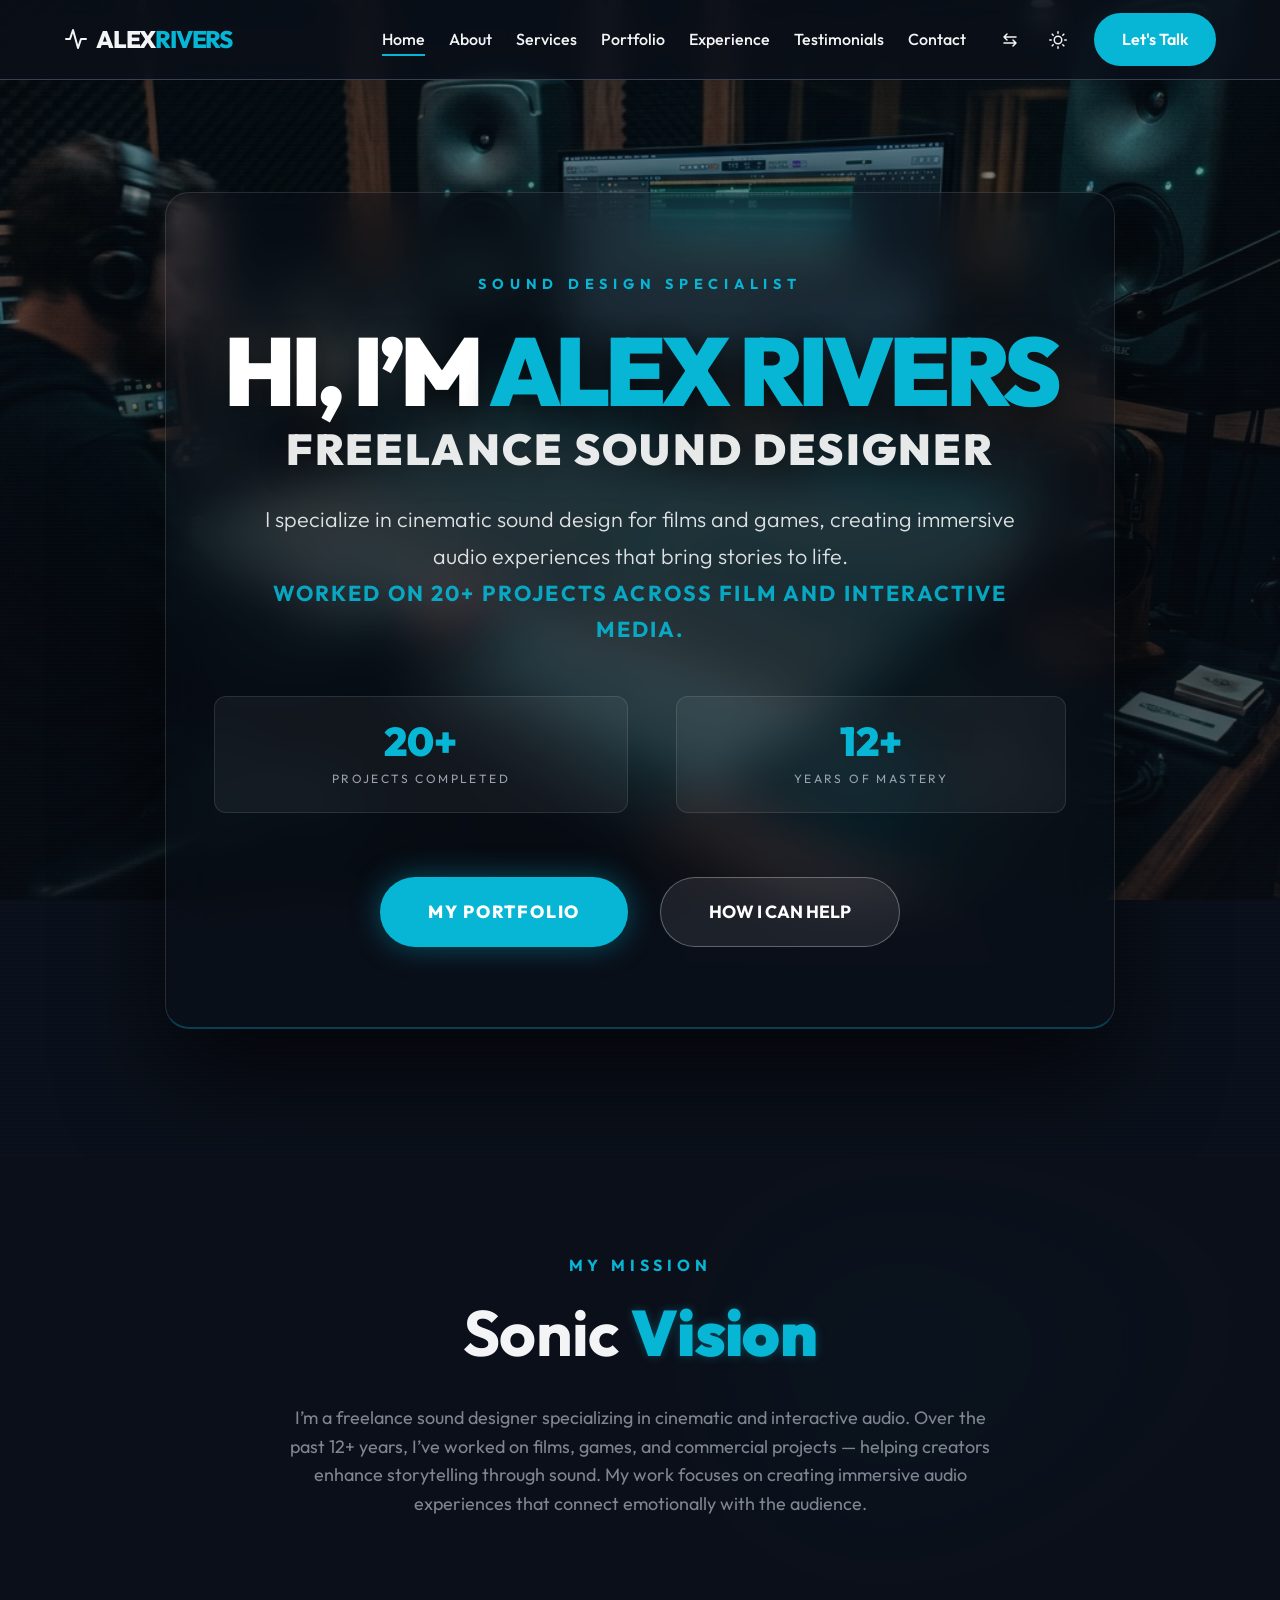
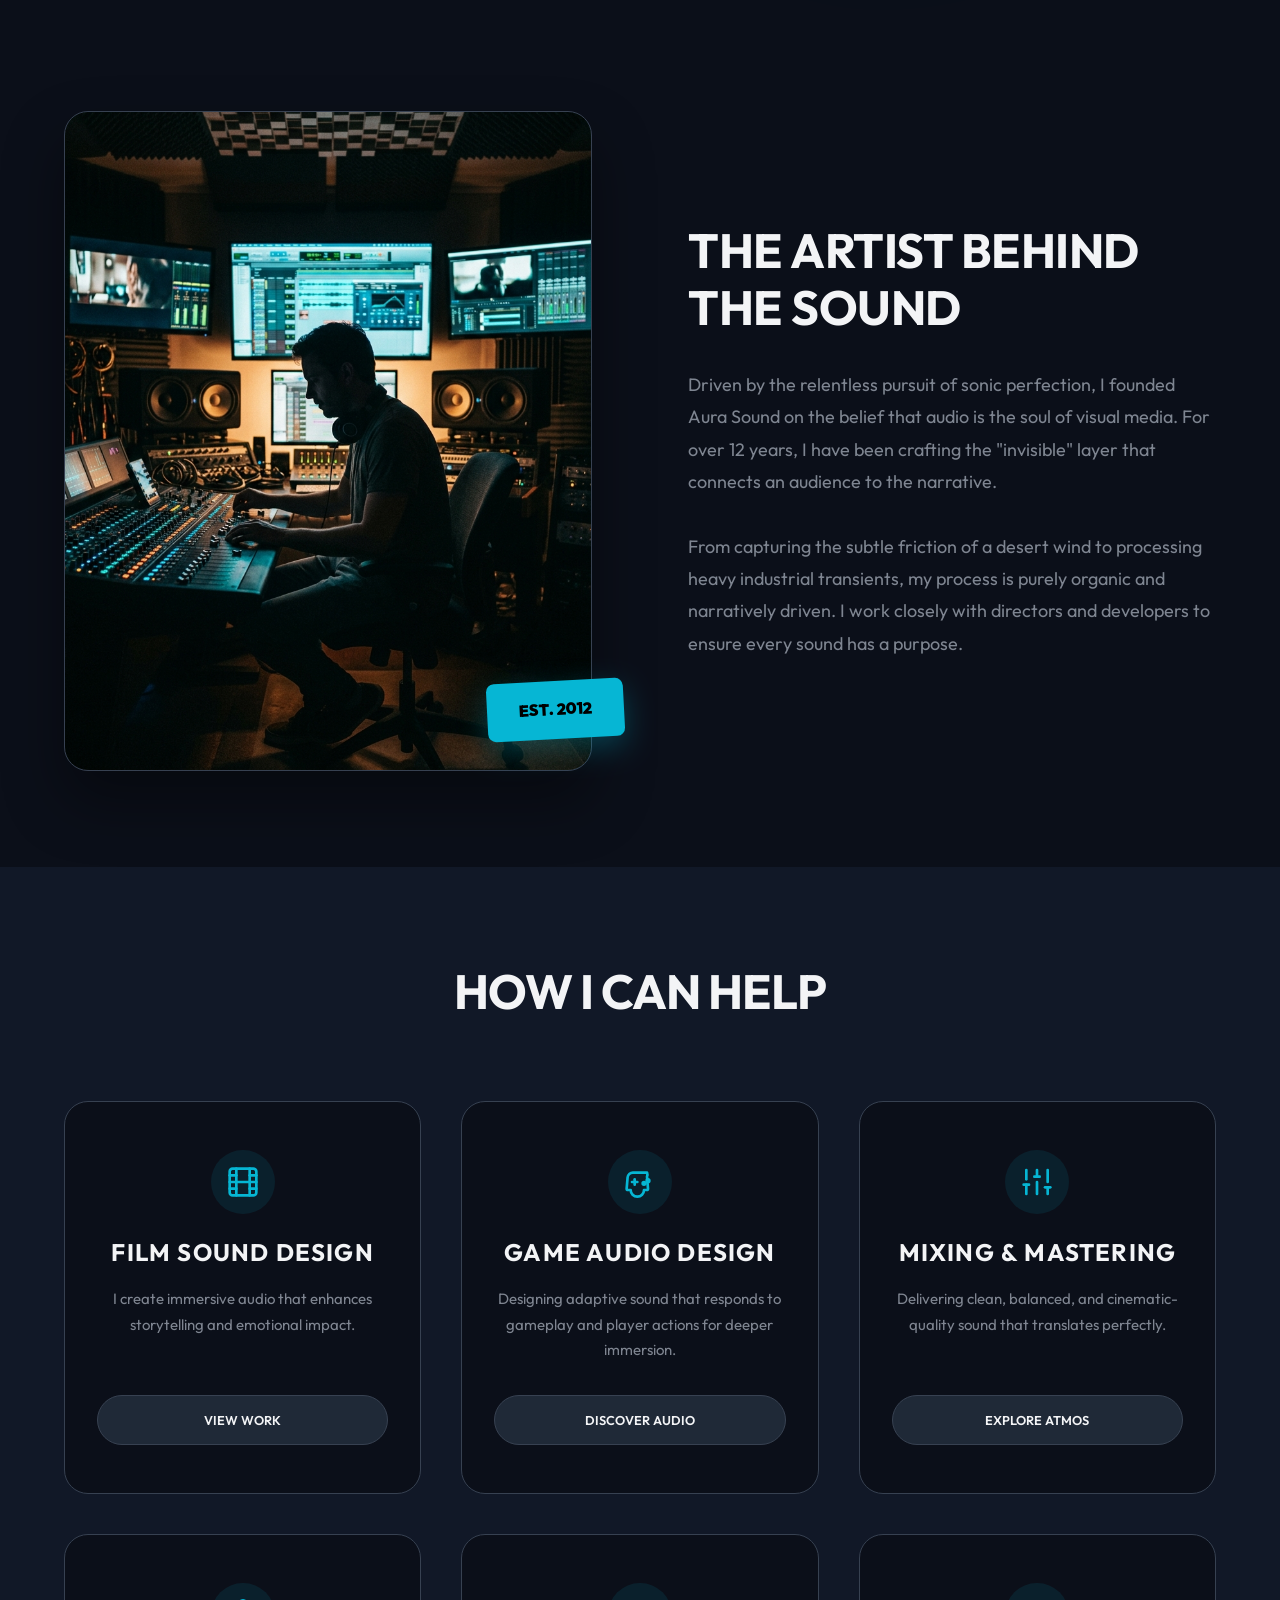
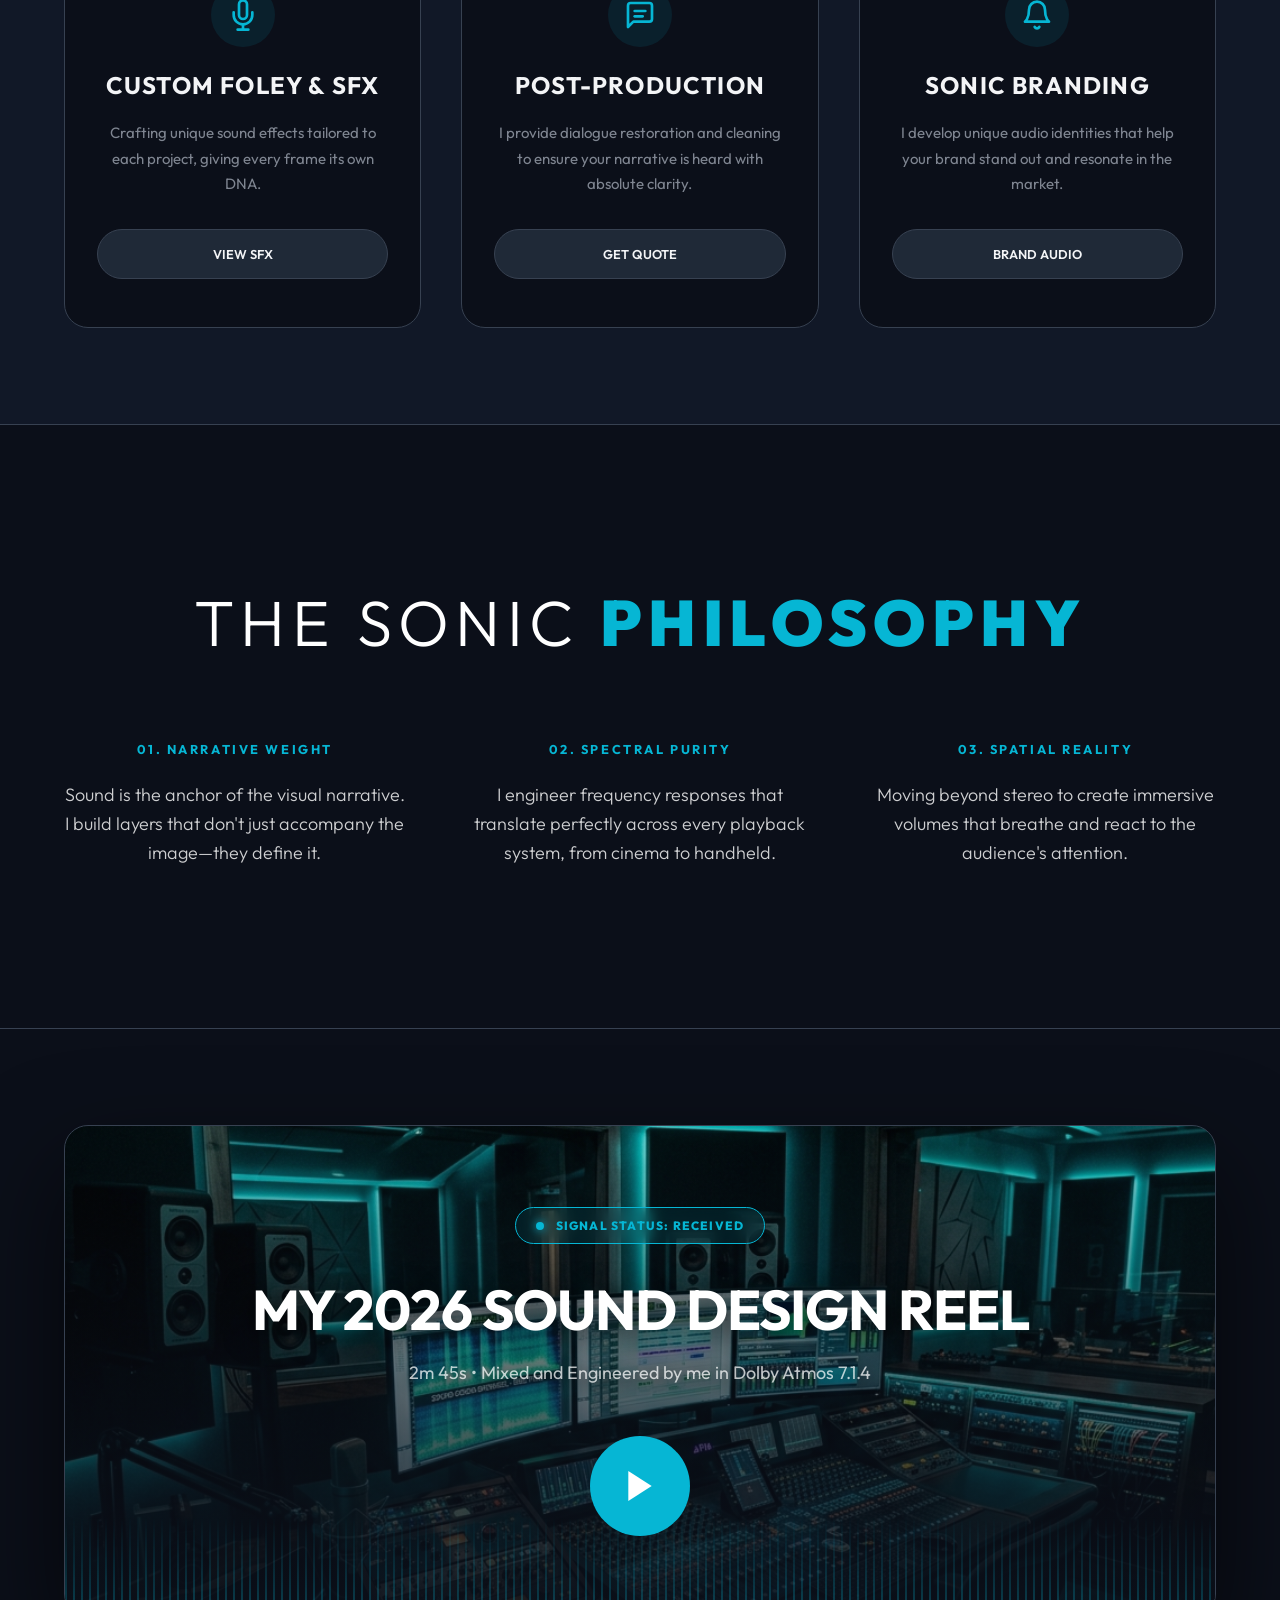
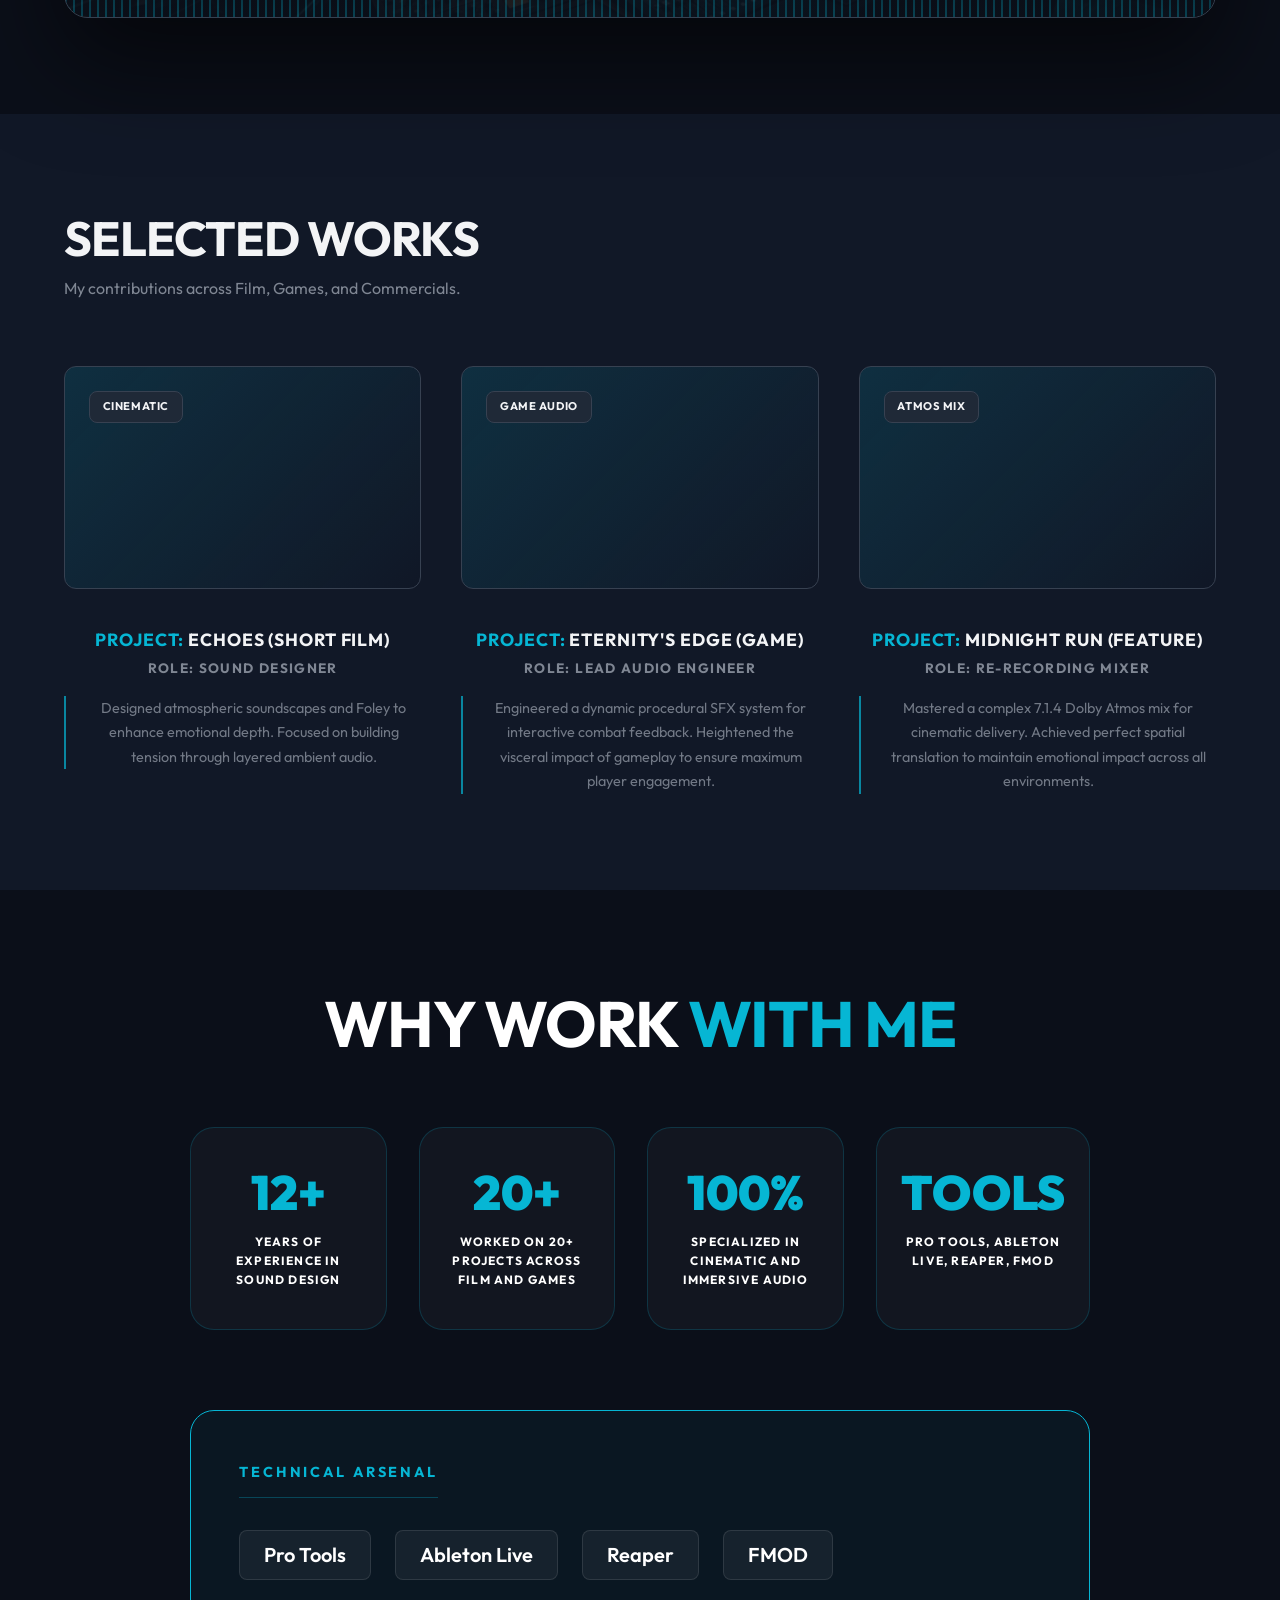
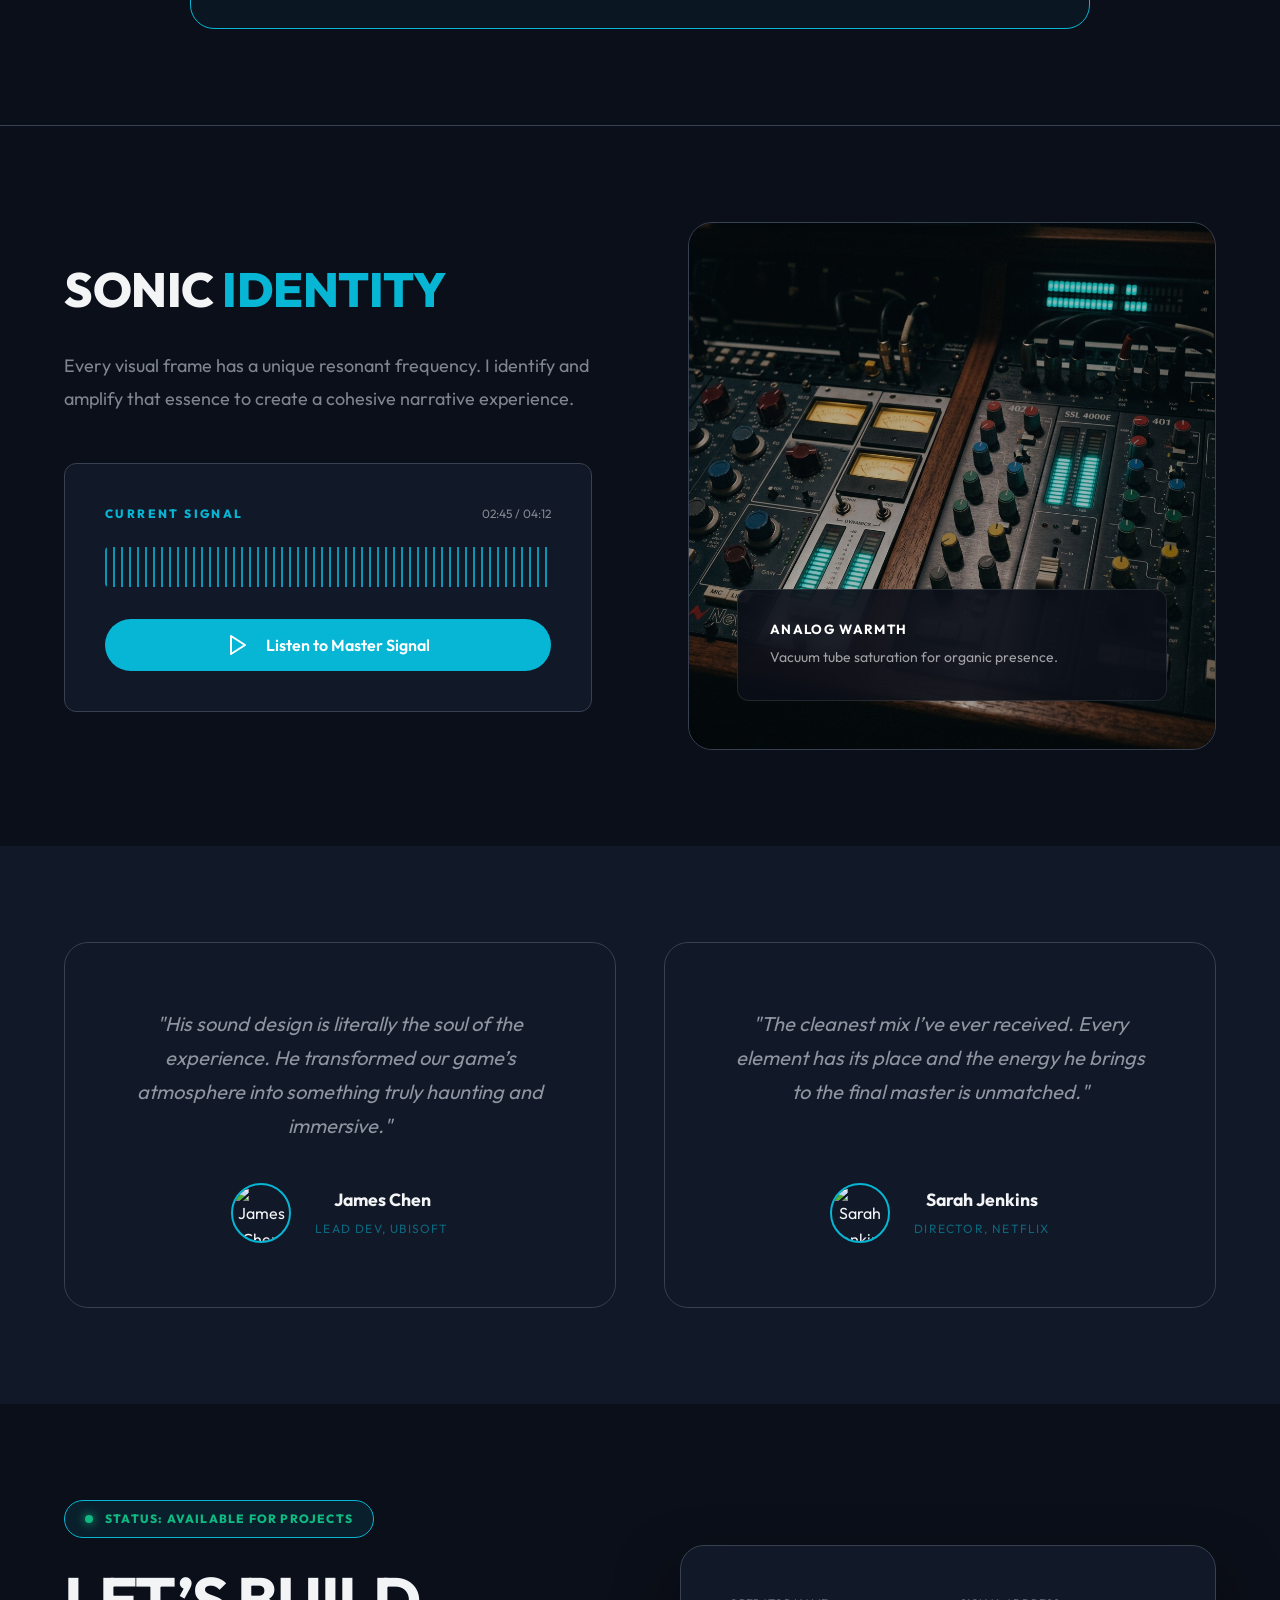
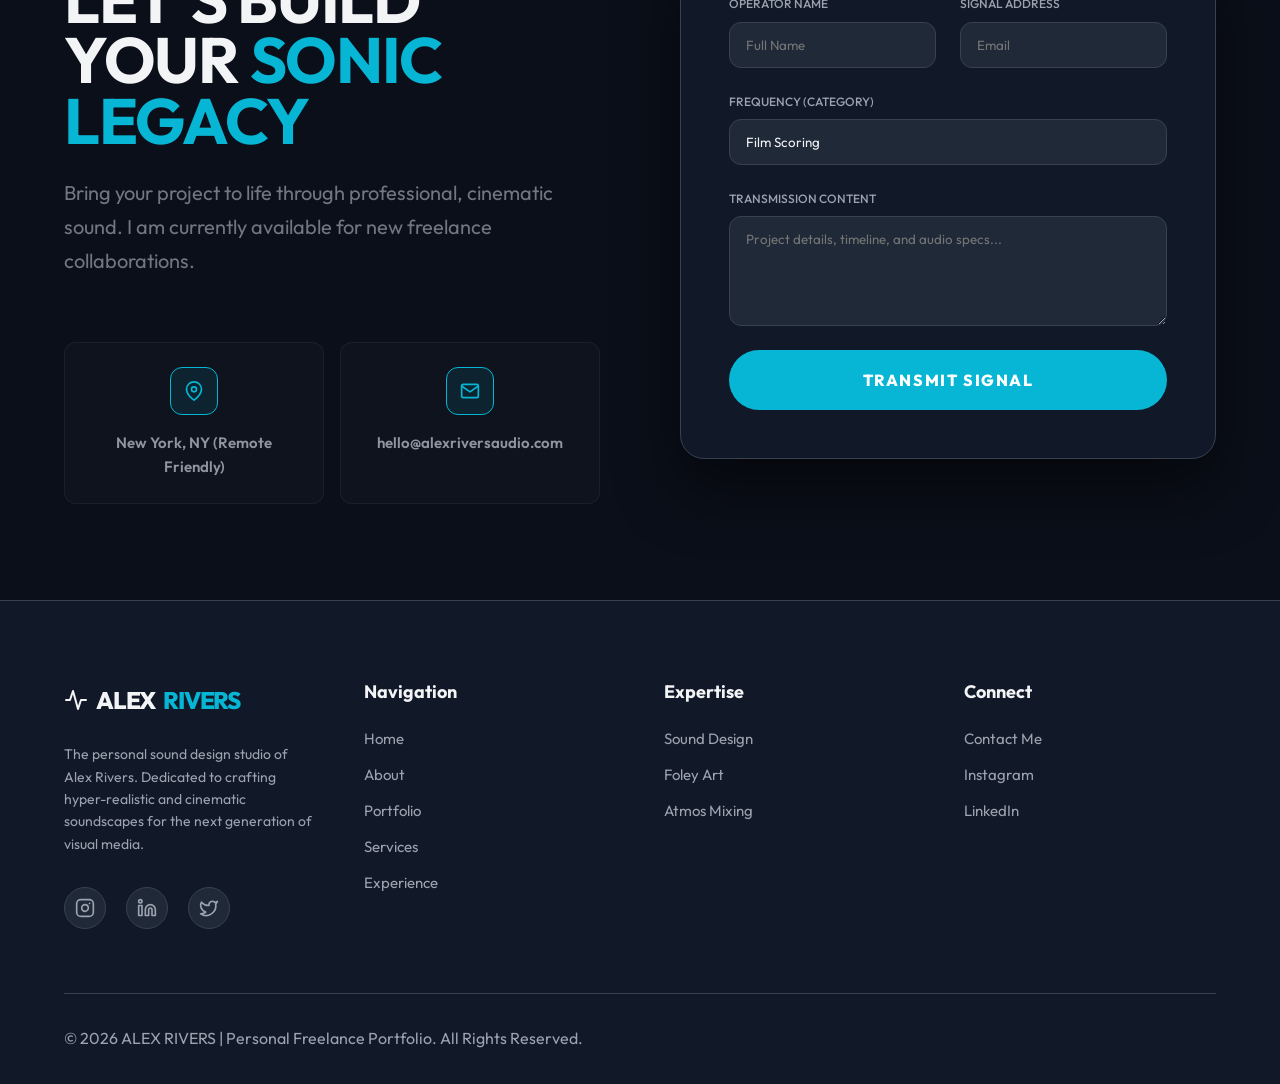
==== commit 3efb1e19: "changed" ====
--- a/index.html
+++ b/index.html
@@ -744,7 +744,7 @@
     <!-- SECTION 7: Contact (Let's Collaborate) -->
     <section id="contact" class="section" style="background-color: var(--bg-color);">
       <div class="container fade-in-up">
-        <div class="grid-2 contact-section-grid" style="gap: 5rem; align-items: start;">
+        <div class="grid-2 contact-section-grid" style="gap: 5rem; align-items: center;">
           <div>
             <div
               style="display: inline-flex; align-items: center; gap: 0.75rem; background: rgba(6, 182, 212, 0.1); border: 1px solid var(--primary); padding: 0.5rem 1.25rem; border-radius: var(--radius-full); margin-bottom: 2rem;">
@@ -762,9 +762,10 @@
               your project to life through professional, cinematic sound. I am currently available for new freelance
               collaborations.</p>
 
-            <div class="contact-details-v3" style="display: grid; gap: 2rem;">
-              <div
-                style="display: flex; gap: 1.5rem; align-items: flex-start; padding: 1.5rem; background: rgba(255,255,255,0.02); border-radius: var(--radius-md); border: 1px solid rgba(255,255,255,0.05);">
+            <div class="contact-details-v3"
+              style="display: grid; grid-template-columns: repeat(auto-fit, minmax(220px, 1fr)); gap: 1rem;">
+              <div
+                style="display: flex; flex-direction: column; gap: 1rem; align-items: center; text-align: center; padding: 1.5rem; background: rgba(255,255,255,0.02); border-radius: var(--radius-md); border: 1px solid rgba(255,255,255,0.05);">
                 <div
                   style="width: 48px; height: 48px; background: rgba(6, 182, 212, 0.1); border: 1px solid var(--primary); border-radius: 12px; display: flex; align-items: center; justify-content: center; color: var(--primary); flex-shrink: 0;">
                   <svg xmlns="http://www.w3.org/2000/svg" width="20" height="20" viewBox="0 0 24 24" fill="none"
@@ -774,15 +775,14 @@
                   </svg>
                 </div>
                 <div>
-                  <p
-                    style="font-size: 0.65rem; text-transform: uppercase; color: var(--primary); font-weight: 800; letter-spacing: 0.2em; margin-bottom: 0.25rem;">
-                    Location</p>
-                  <p style="font-weight: 600; font-size: 1rem; opacity: 0.9;">New York, NY (Remote Friendly)</p>
+
+                  <p style="font-weight: 600; font-size: 0.9375rem; opacity: 0.9; word-break: break-word;">New York, NY
+                    (Remote Friendly)</p>
                 </div>
               </div>
 
               <div
-                style="display: flex; gap: 1.5rem; align-items: flex-start; padding: 1.5rem; background: rgba(255,255,255,0.02); border-radius: var(--radius-md); border: 1px solid rgba(255,255,255,0.05);">
+                style="display: flex; flex-direction: column; gap: 1rem; align-items: center; text-align: center; padding: 1.5rem; background: rgba(255,255,255,0.02); border-radius: var(--radius-md); border: 1px solid rgba(255,255,255,0.05);">
                 <div
                   style="width: 48px; height: 48px; background: rgba(6, 182, 212, 0.1); border: 1px solid var(--primary); border-radius: 12px; display: flex; align-items: center; justify-content: center; color: var(--primary); flex-shrink: 0;">
                   <svg xmlns="http://www.w3.org/2000/svg" width="20" height="20" viewBox="0 0 24 24" fill="none"
@@ -792,10 +792,9 @@
                   </svg>
                 </div>
                 <div>
-                  <p
-                    style="font-size: 0.65rem; text-transform: uppercase; color: var(--primary); font-weight: 800; letter-spacing: 0.2em; margin-bottom: 0.25rem;">
-                    Email</p>
-                  <p style="font-weight: 600; font-size: 1rem; opacity: 0.9;">hello@alexriversaudio.com</p>
+
+                  <p style="font-weight: 600; font-size: 0.9375rem; opacity: 0.9; word-break: break-all;">
+                    hello@alexriversaudio.com</p>
                 </div>
               </div>
             </div>
@@ -931,4 +930,4 @@
   <script src="js/script.js"></script>
 </body>
 
-</html>+</html>
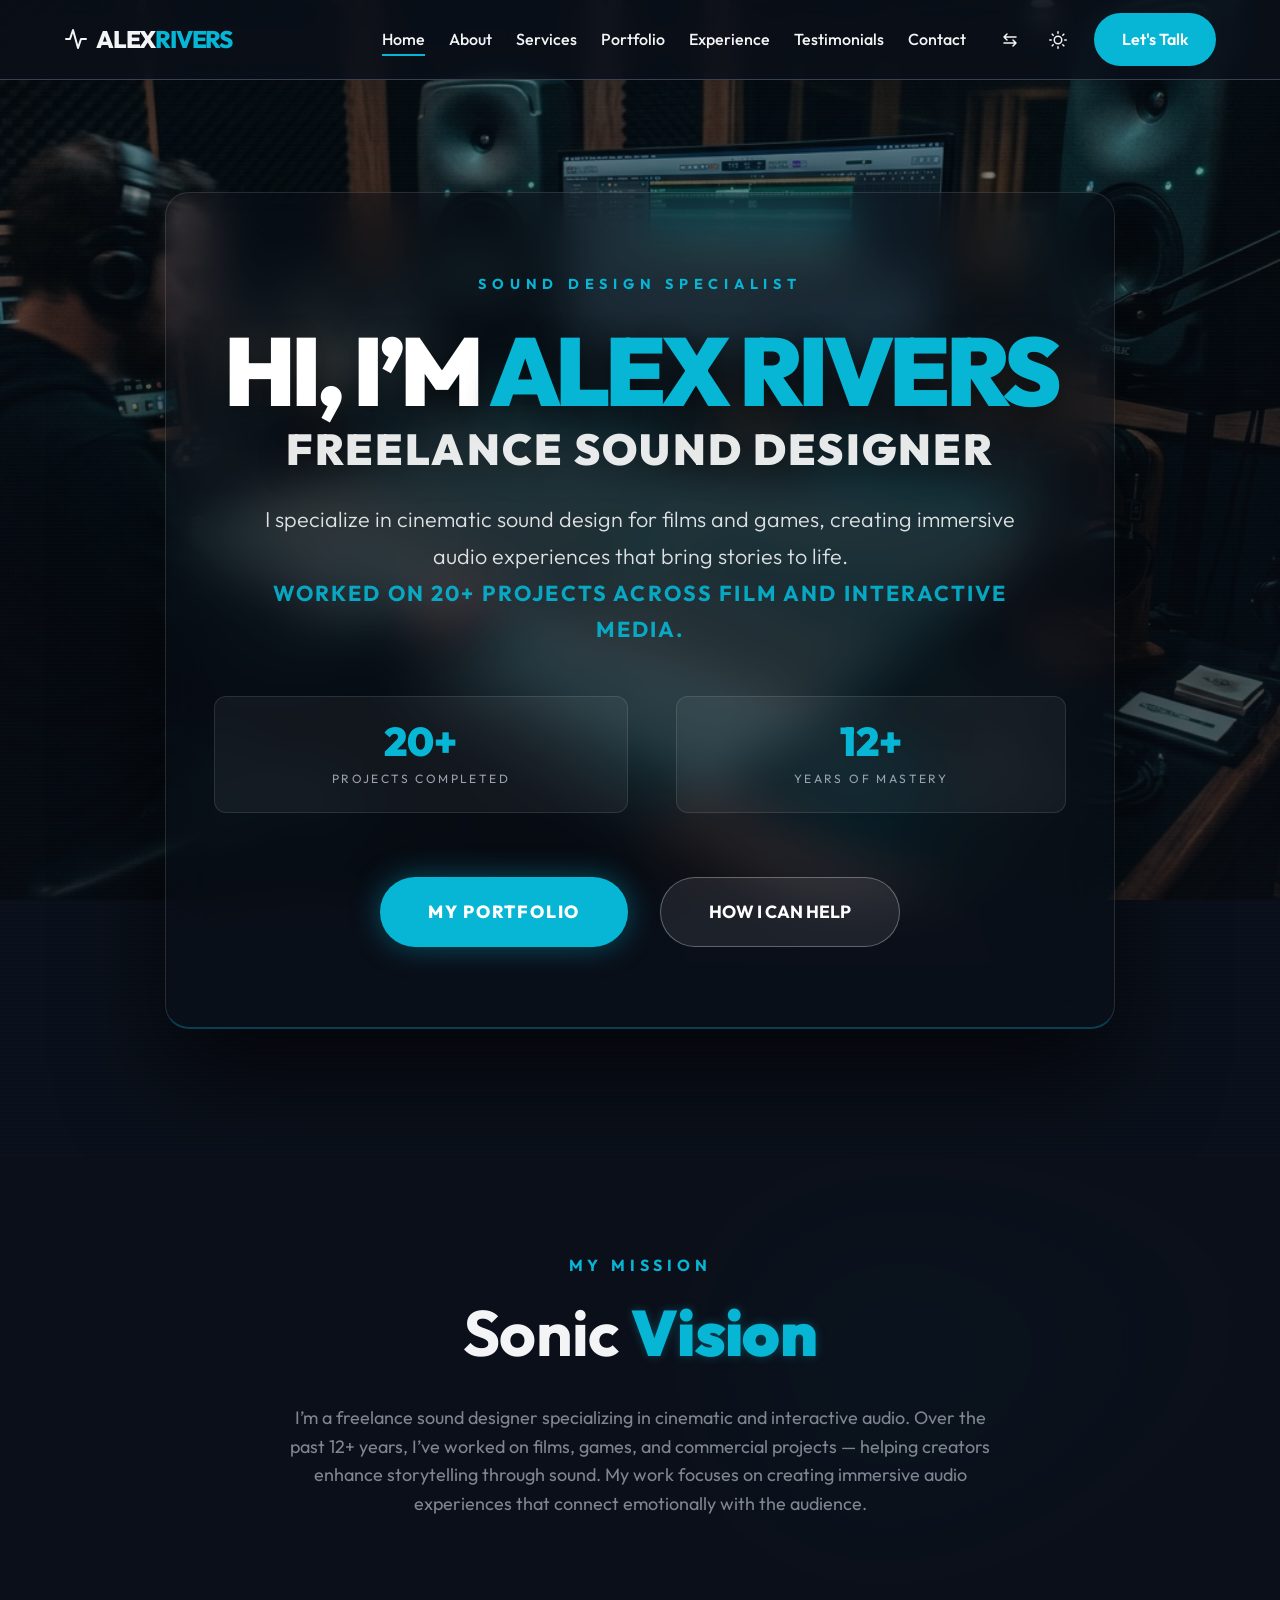
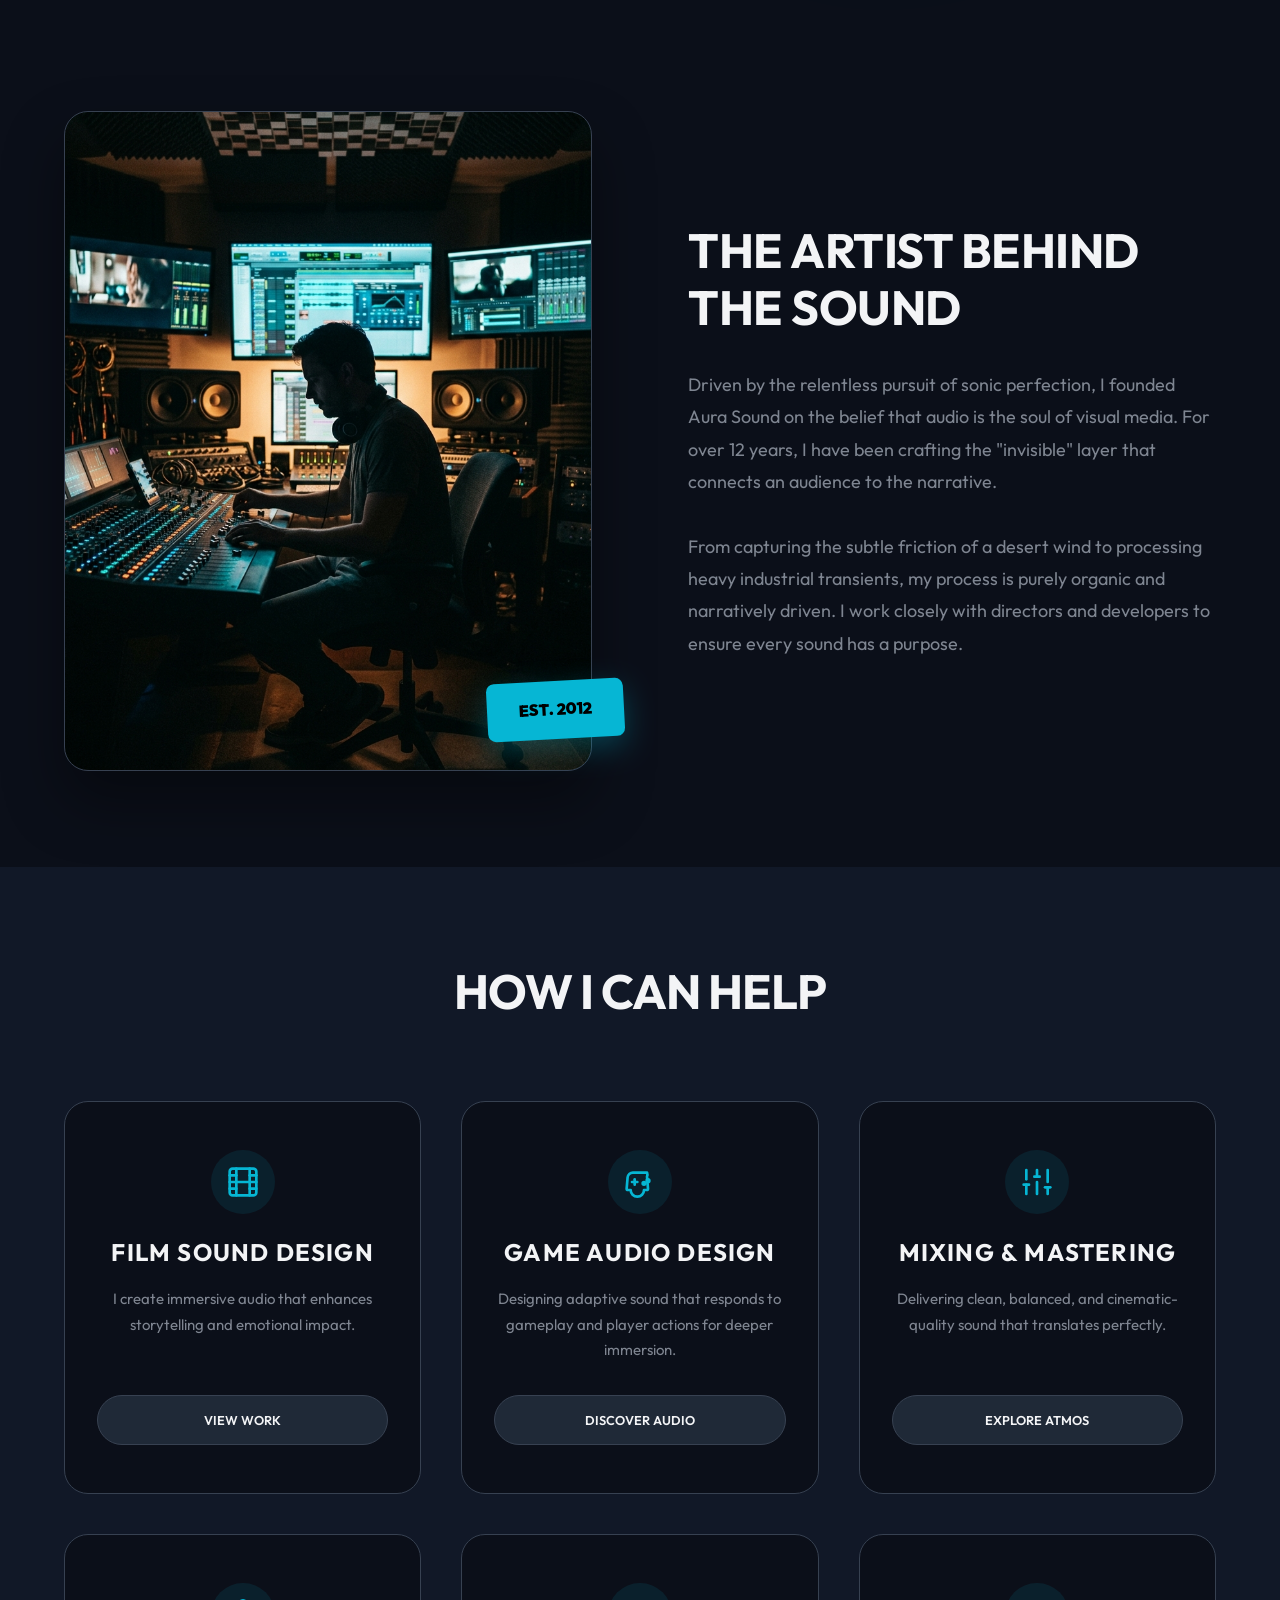
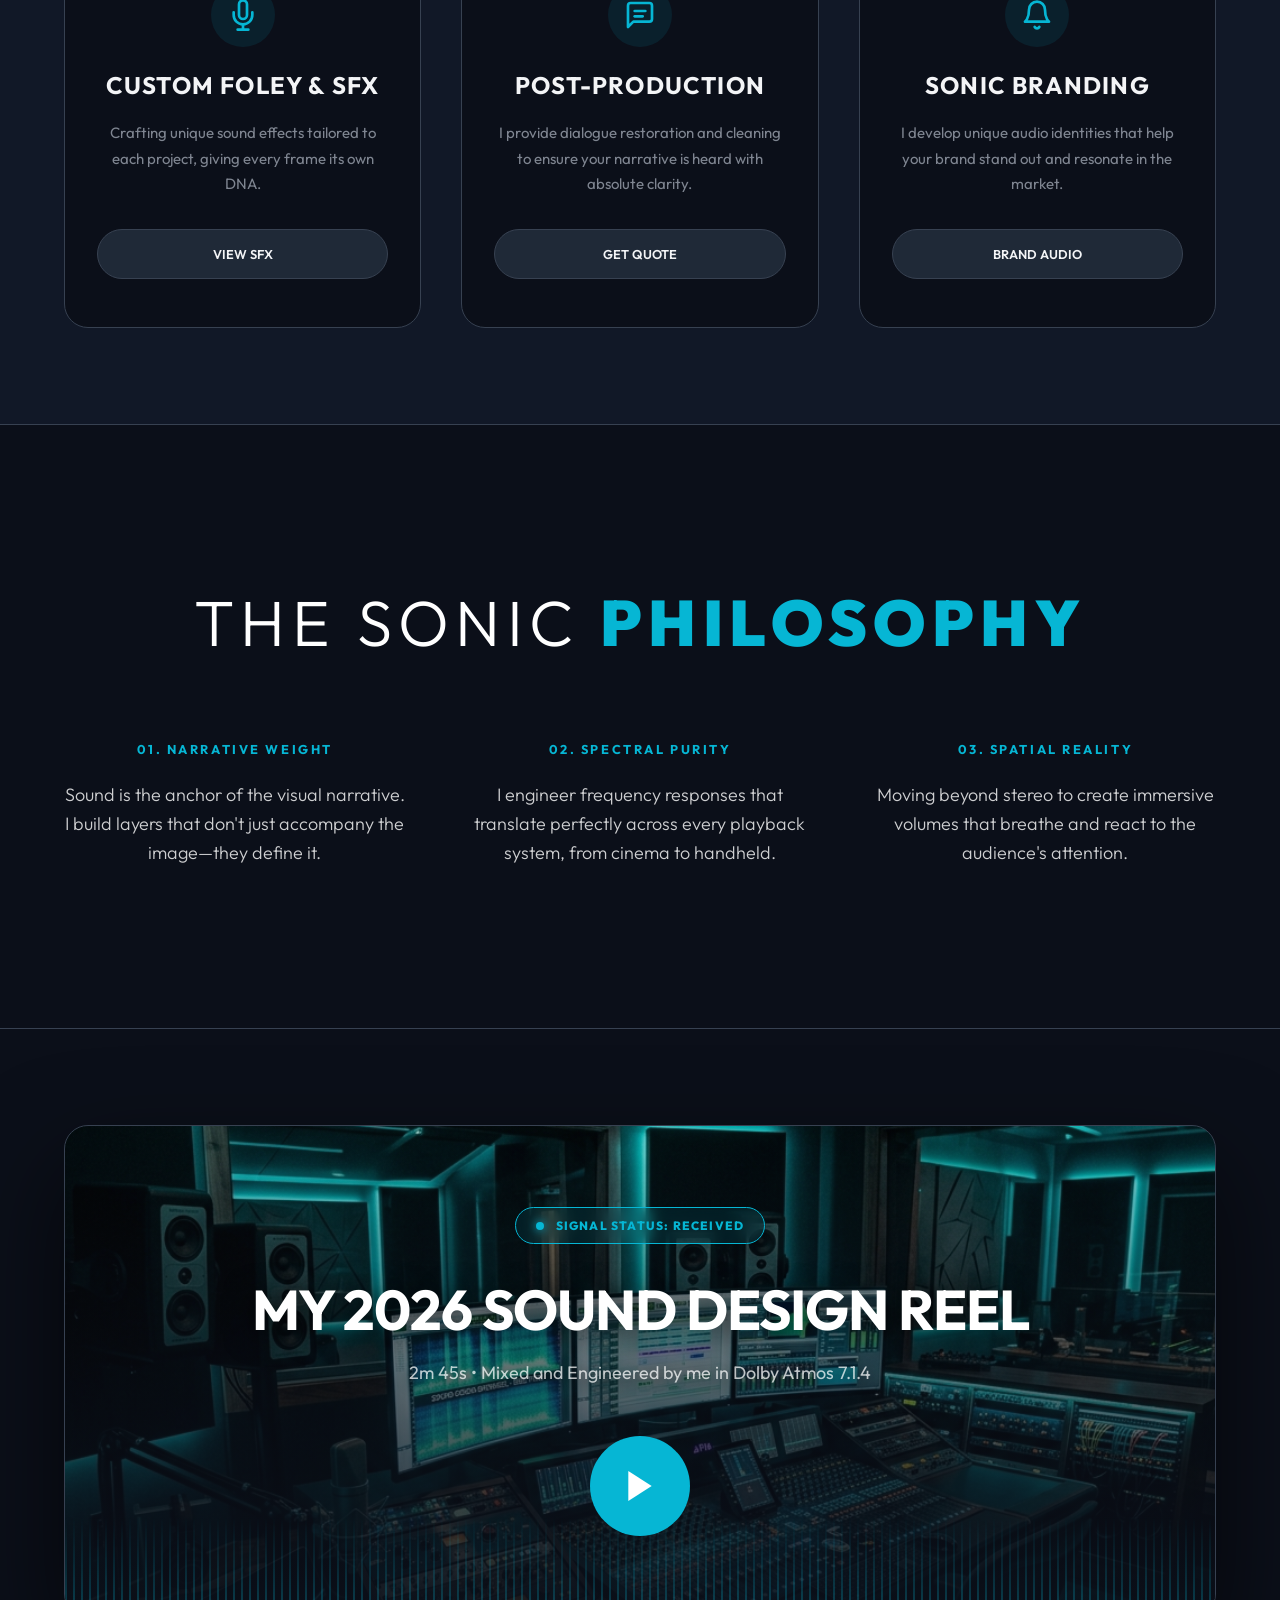
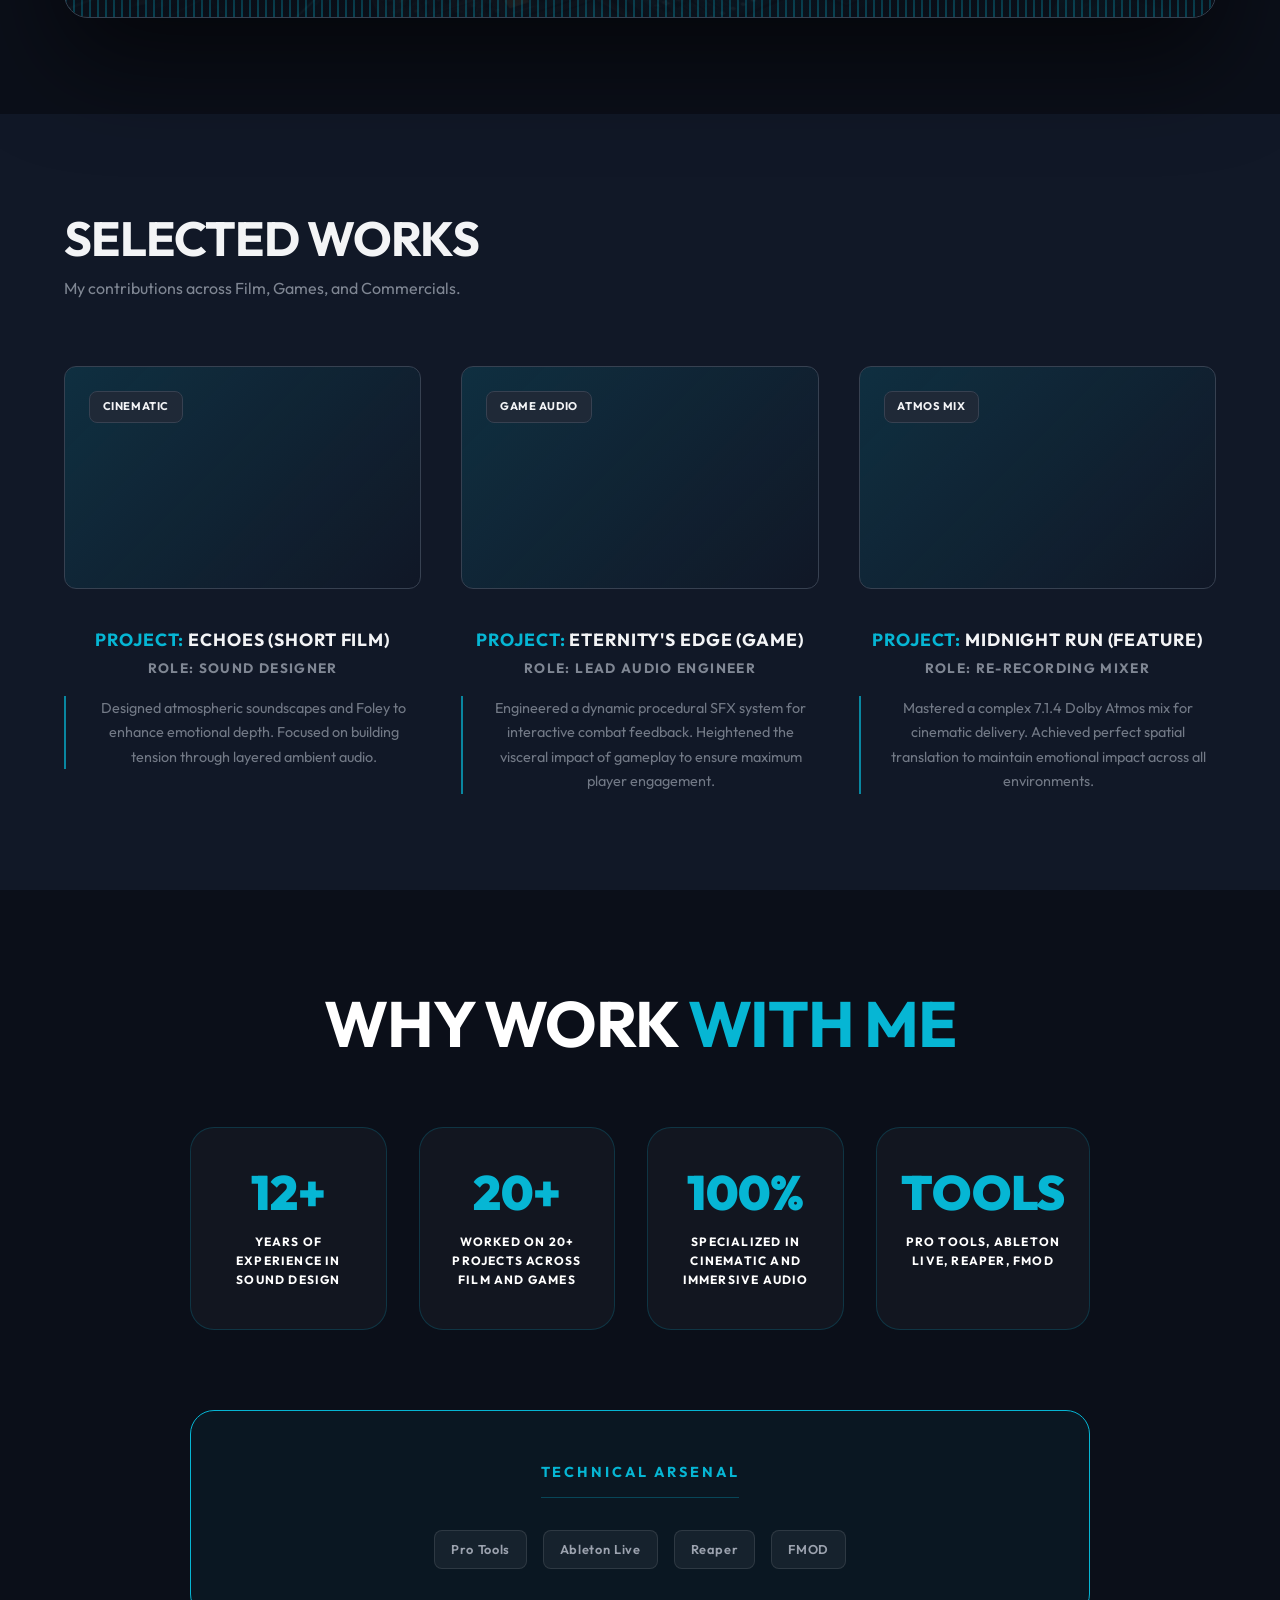
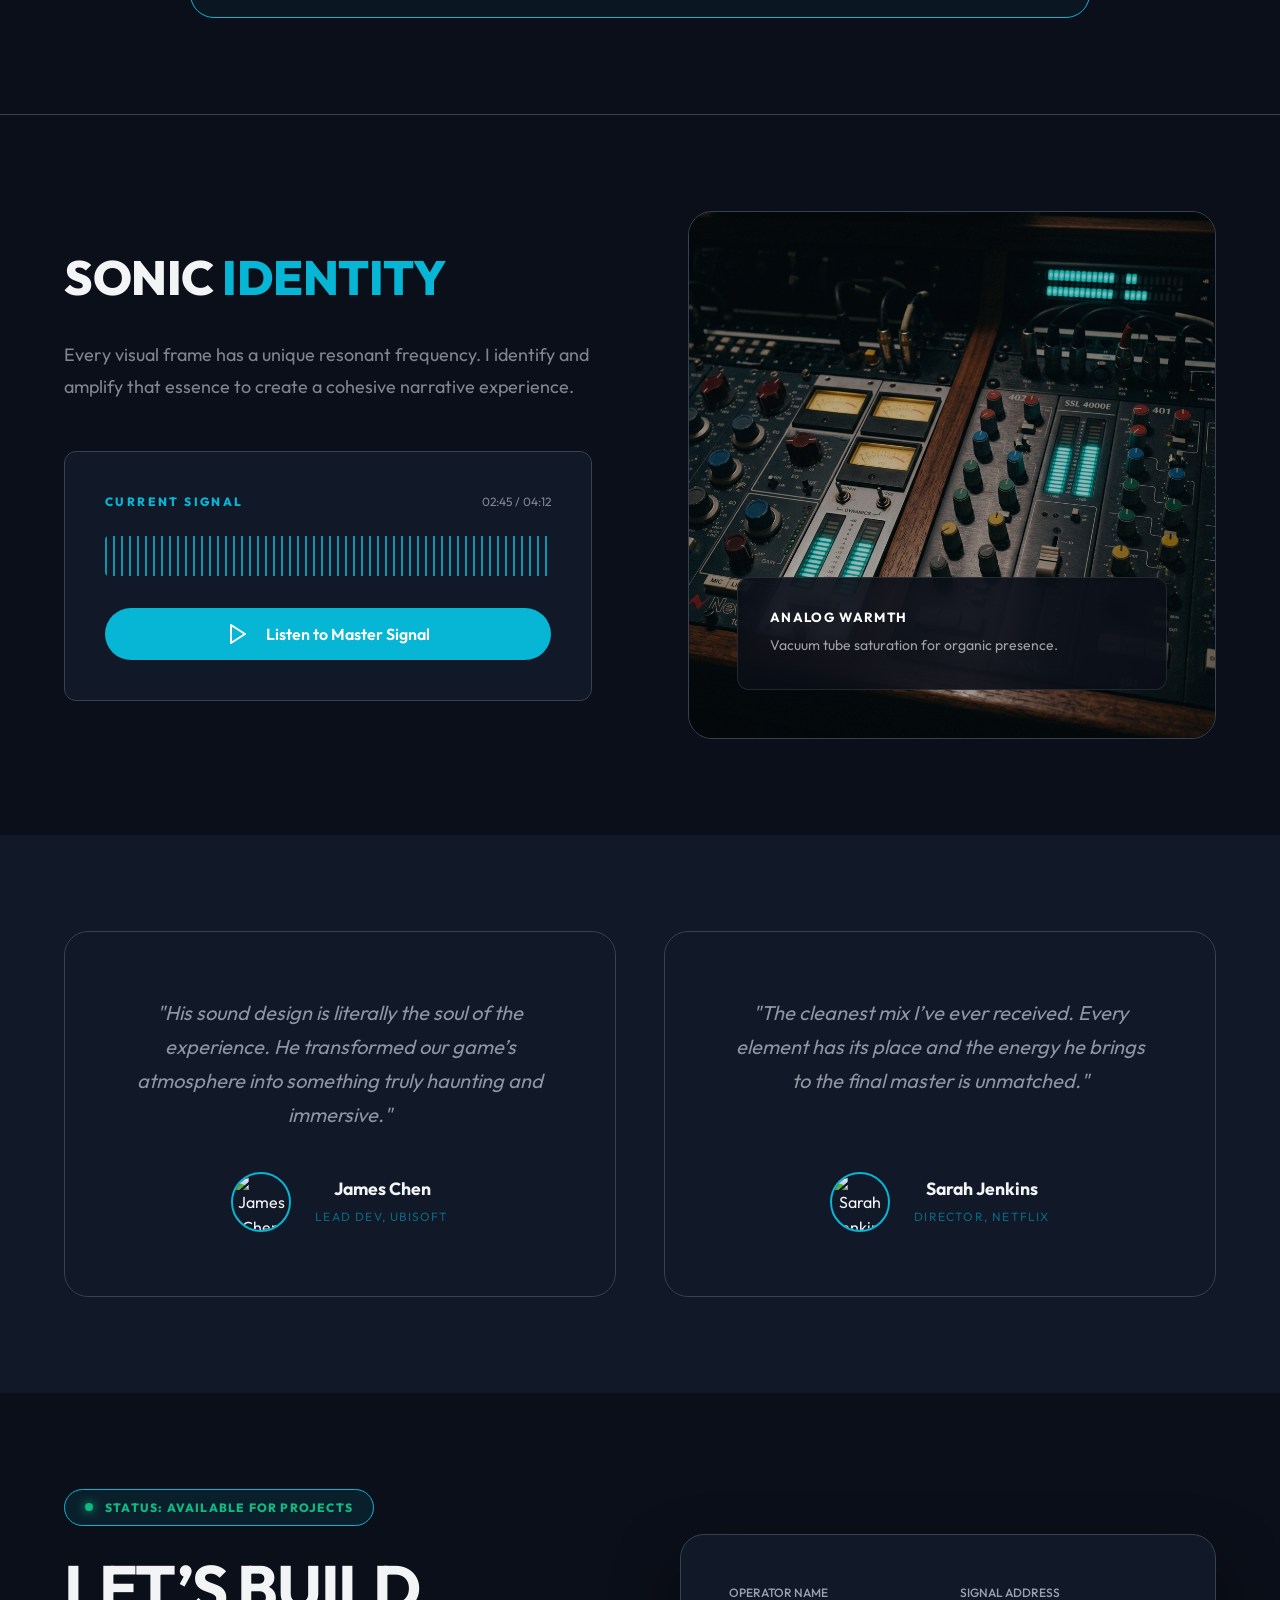
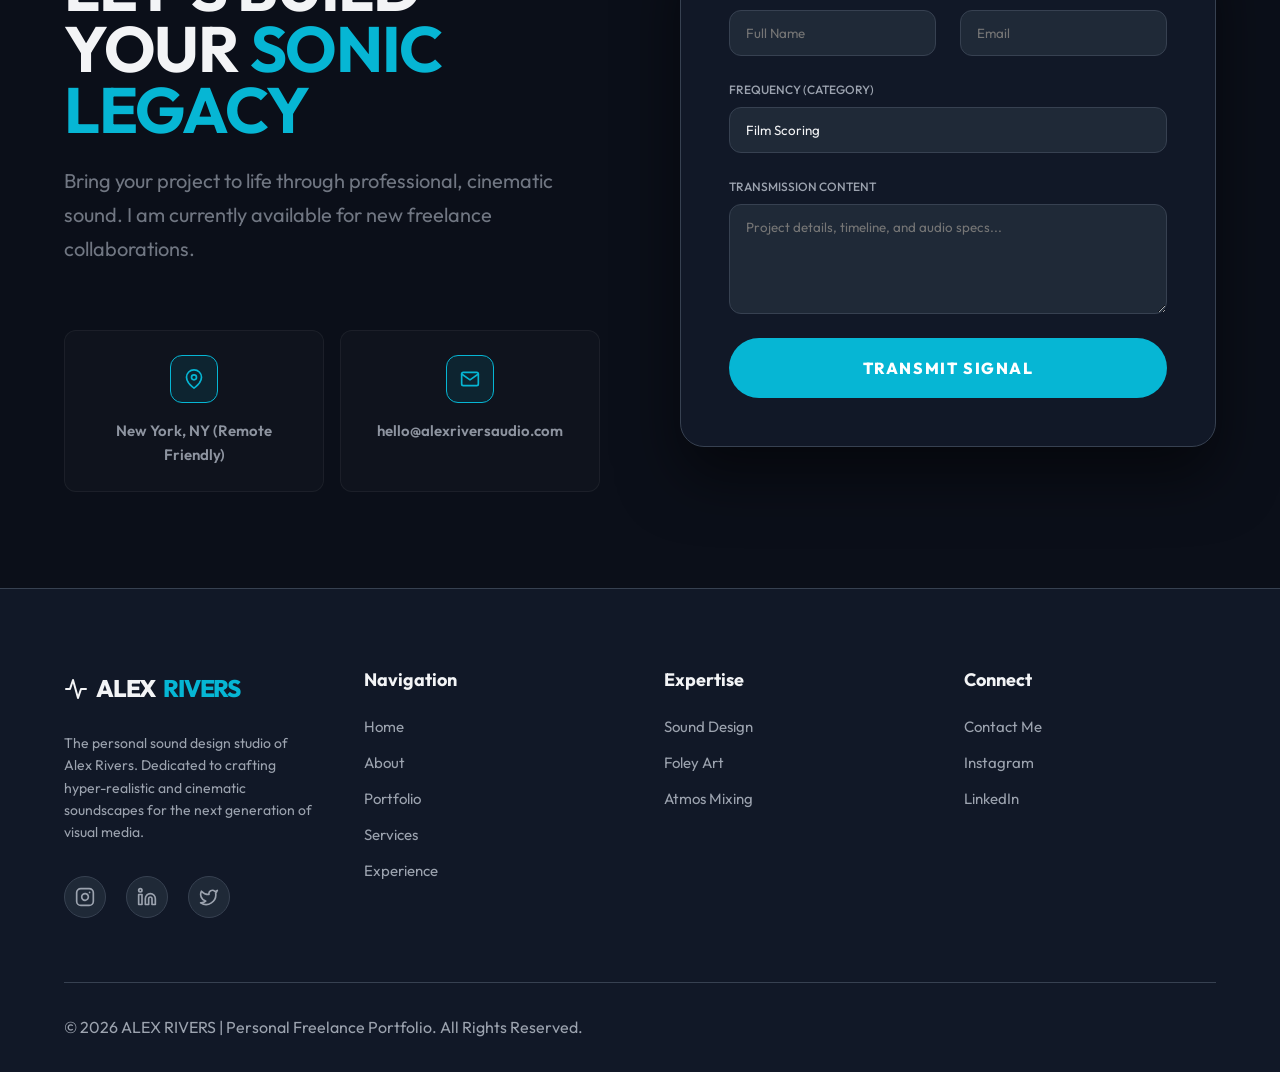
==== commit 1d156946: "Add files via upload" ====
--- a/index.html
+++ b/index.html
@@ -108,6 +108,8 @@
 
     .signal-dot {
       animation: pulse-signal 2s infinite;
+      display: flex;
+      justify-content: center;
     }
 
     .reel-container:hover .play-btn {
@@ -123,6 +125,31 @@
 
     .sonic-identity-img-wrapper:hover img {
       transform: scale(1.05);
+    }
+
+    .arsenal-tags {
+      display: flex;
+      flex-wrap: wrap;
+      gap: 1rem;
+      justify-content: center;
+    }
+
+    .arsenal-tag {
+      background: rgba(255, 255, 255, 0.05);
+      border: 1px solid rgba(255, 255, 255, 0.1);
+      padding: 0.5rem 1rem;
+      border-radius: var(--radius-sm);
+      font-size: 0.8rem;
+      color: var(--text-muted);
+      font-weight: 600;
+      letter-spacing: 0.05em;
+      transition: all var(--trans-base);
+    }
+
+    .arsenal-tag:hover {
+      background: rgba(6, 182, 212, 0.1);
+      border-color: var(--primary);
+      color: var(--primary);
     }
   </style>
 </head>
@@ -490,7 +517,7 @@
           </div>
           <div class="reel-content" style="position: relative; z-index: 10; text-align: center; padding: 2rem;">
             <div
-              style="margin-bottom: 2rem; display: inline-flex; align-items: center; gap: 0.75rem; background: rgba(6, 182, 212, 0.1); border: 1px solid var(--primary); padding: 0.5rem 1.25rem; border-radius: var(--radius-full); backdrop-filter: blur(8px);">
+              style="margin-bottom: 2rem; display: inline-flex; align-items: center; gap: 0.75rem; background: rgba(6, 182, 212, 0.1); border: 1px solid var(--primary); padding: 0.5rem 1.25rem; border-radius: var(--radius-full); backdrop-filter: blur(8px); margin-left: auto; margin-right: auto;">
               <div class="signal-dot"
                 style="width: 8px; height: 8px; background: var(--primary); border-radius: 50%; box-shadow: 0 0 10px var(--primary);">
               </div>
@@ -638,7 +665,7 @@
             </div>
           </div>
 
-          <div class="arsenal-container">
+          <div class="arsenal-container" style="text-align: center;">
             <h4
               style="color: var(--primary); text-transform: uppercase; letter-spacing: 0.2em; margin-bottom: 2rem; font-size: 0.9rem; border-bottom: 1px solid rgba(6, 182, 212, 0.3); padding-bottom: 1rem; display: inline-block;">
               Technical Arsenal</h4>
@@ -930,4 +957,4 @@
   <script src="js/script.js"></script>
 </body>
 
-</html>
+</html>
--- a/css/style.css
+++ b/css/style.css
@@ -291,7 +291,8 @@
 .nav-links {
   display: flex;
   align-items: center;
-  gap: 1.5rem; /* Reduced from 2rem to prevent clustering */
+  gap: 1.5rem;
+  /* Reduced from 2rem to prevent clustering */
   width: 100%;
   justify-content: flex-end;
 }
@@ -362,7 +363,8 @@
     height: calc(100vh - var(--nav-height));
     background-color: var(--bg-color);
     flex-direction: column;
-    padding: 2rem;
+    justify-content: flex-start;
+    padding: 6rem 2rem;
     transition: left var(--trans-base);
     overflow-y: auto;
   }
@@ -1545,7 +1547,7 @@
   .hero-highlights {
     gap: 1.5rem;
   }
-  
+
   .highlight-item {
     padding: 1.25rem 1.5rem;
     min-width: 140px;
@@ -1586,7 +1588,7 @@
     grid-template-columns: 1fr;
     gap: 1.5rem;
   }
-  
+
   .stat-card {
     padding: 2rem;
   }
@@ -1604,17 +1606,18 @@
 .arsenal-tags {
   display: flex;
   flex-wrap: wrap;
-  gap: 1.5rem;
+  gap: 1rem;
+  justify-content: center;
   font-size: 1.25rem;
   font-weight: 600;
   color: #fff;
 }
 
 .arsenal-tag {
-  background: rgba(255,255,255,0.05);
+  background: rgba(255, 255, 255, 0.05);
   padding: 0.5rem 1.5rem;
   border-radius: var(--radius-sm);
-  border: 1px solid rgba(255,255,255,0.1);
+  border: 1px solid rgba(255, 255, 255, 0.1);
   transition: all var(--trans-fast);
 }
 
@@ -1629,13 +1632,13 @@
     padding: 2rem 1.5rem;
     text-align: center;
   }
-  
+
   .arsenal-tags {
     justify-content: center;
     gap: 1rem;
     font-size: 1.1rem;
   }
-  
+
   .arsenal-container h4 {
     margin: 0 auto 2rem auto !important;
   }
@@ -1652,4 +1655,4 @@
   #services .grid-3 {
     grid-template-columns: 1fr !important;
   }
-}+}
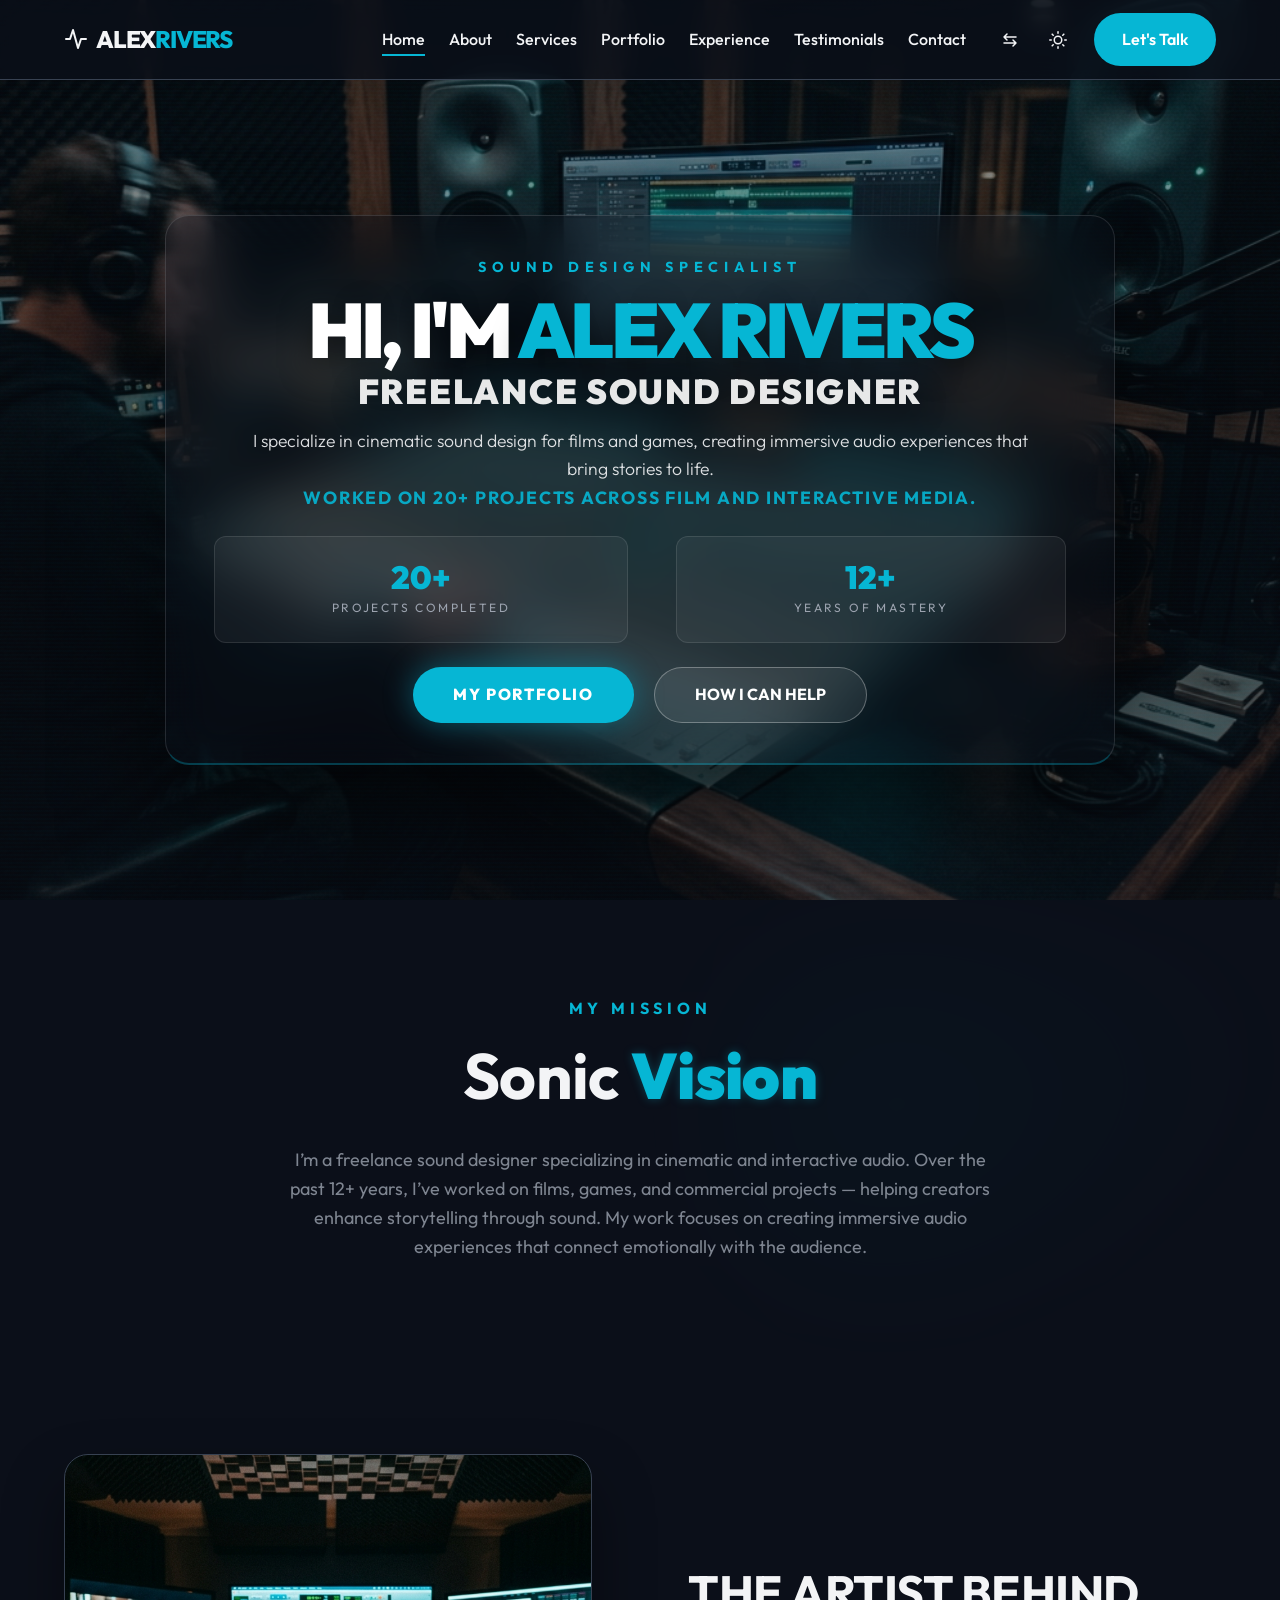
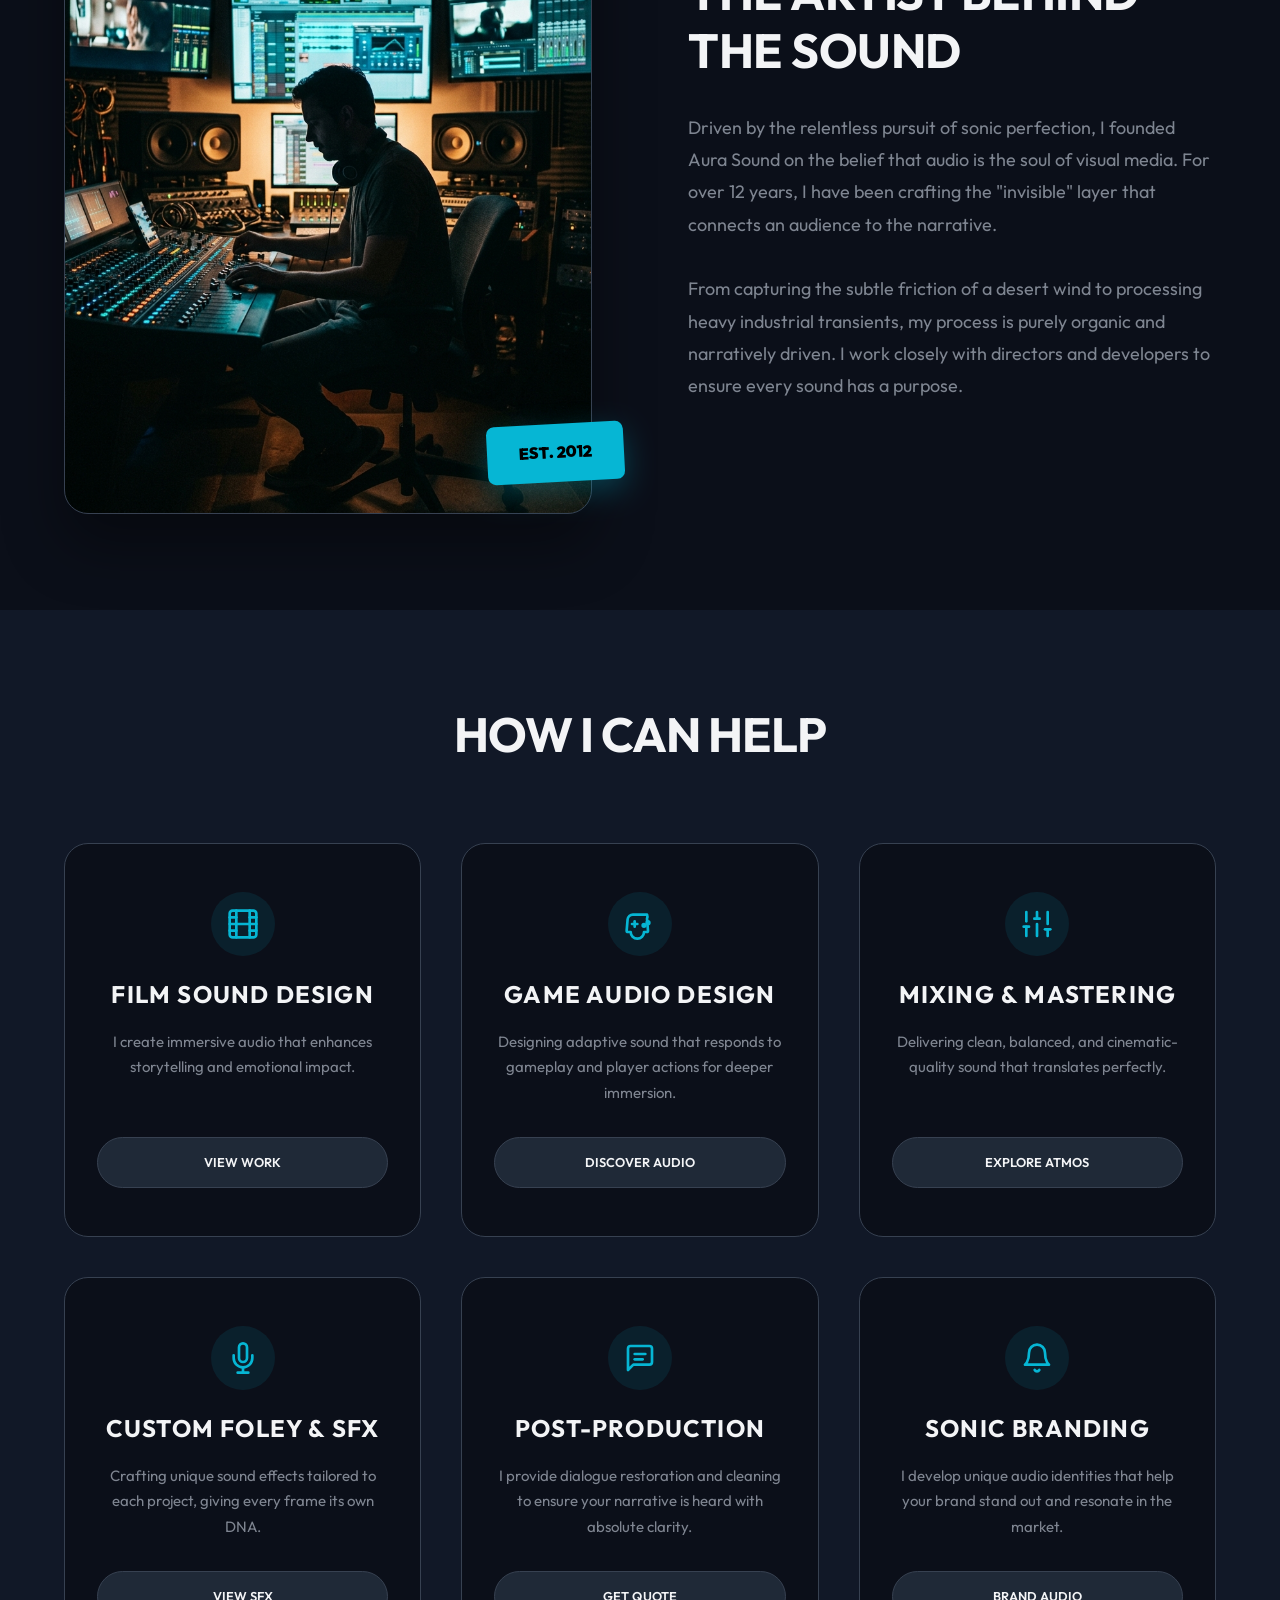
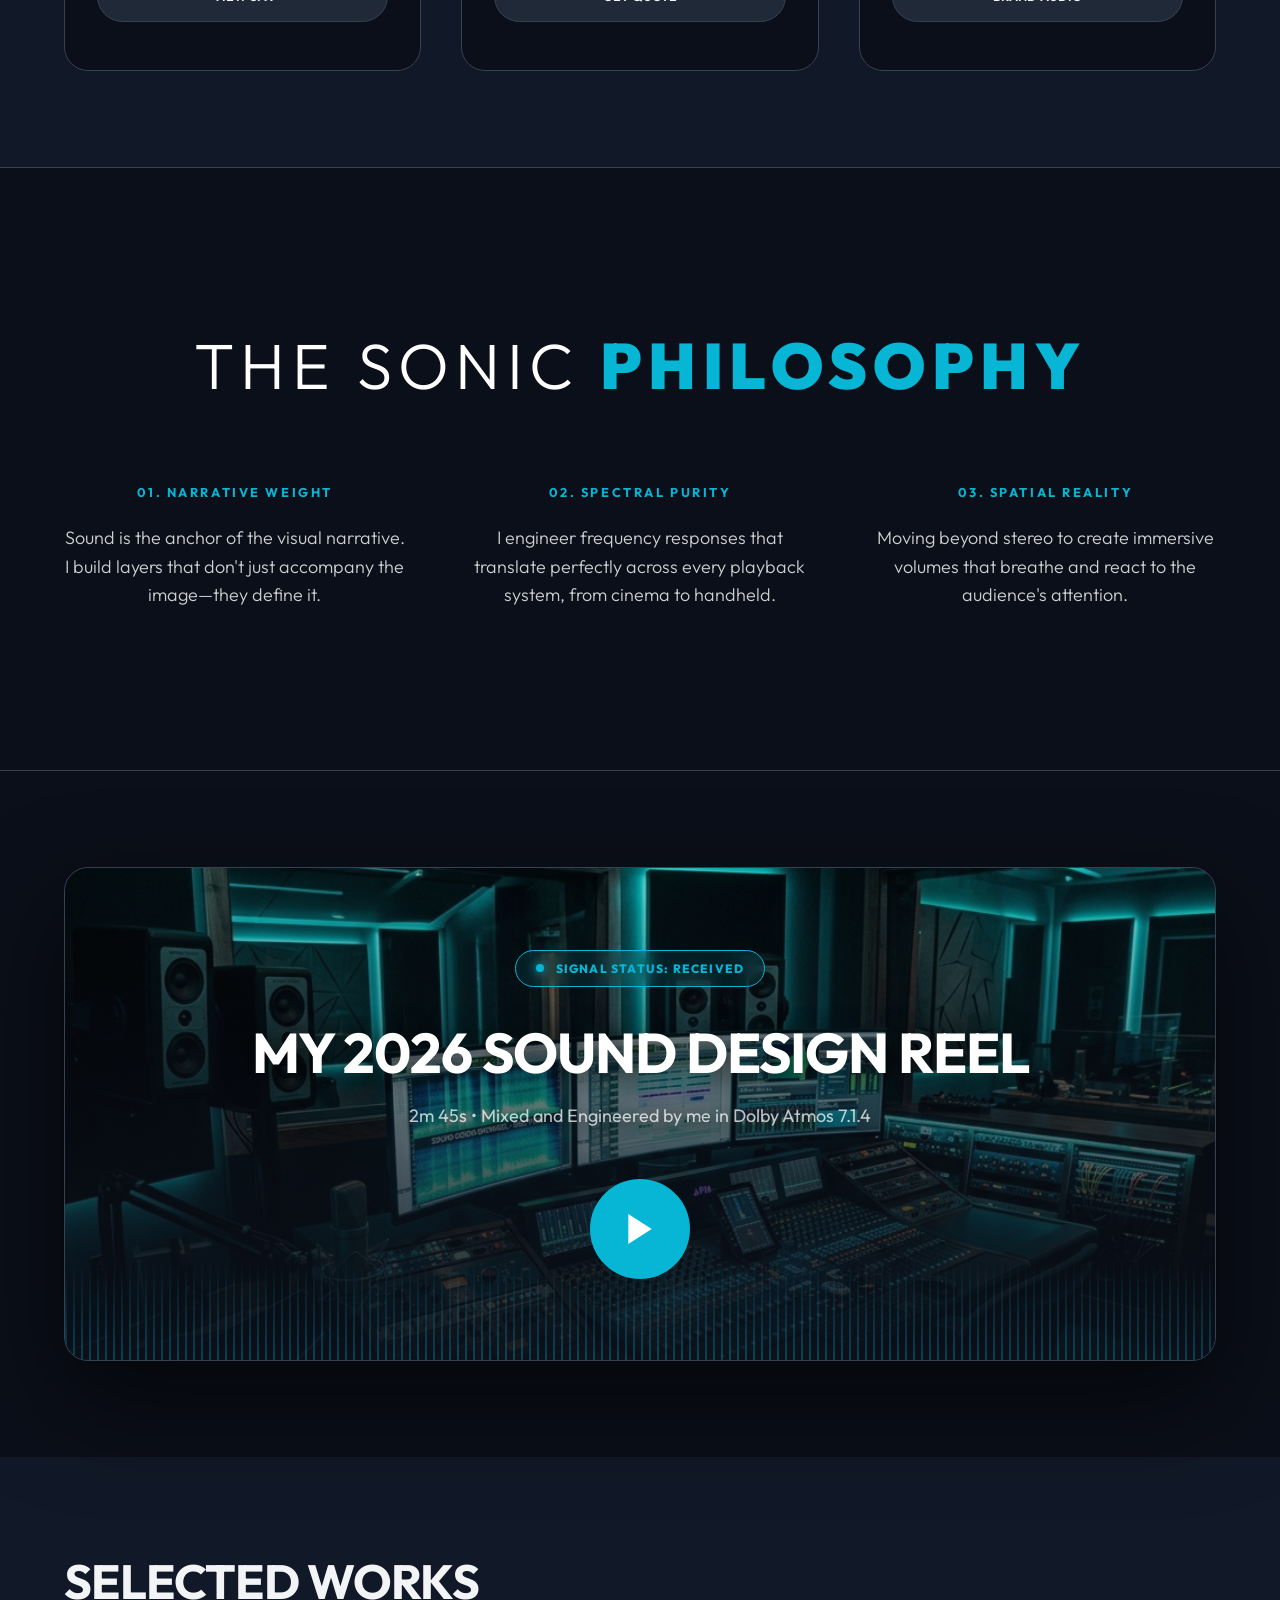
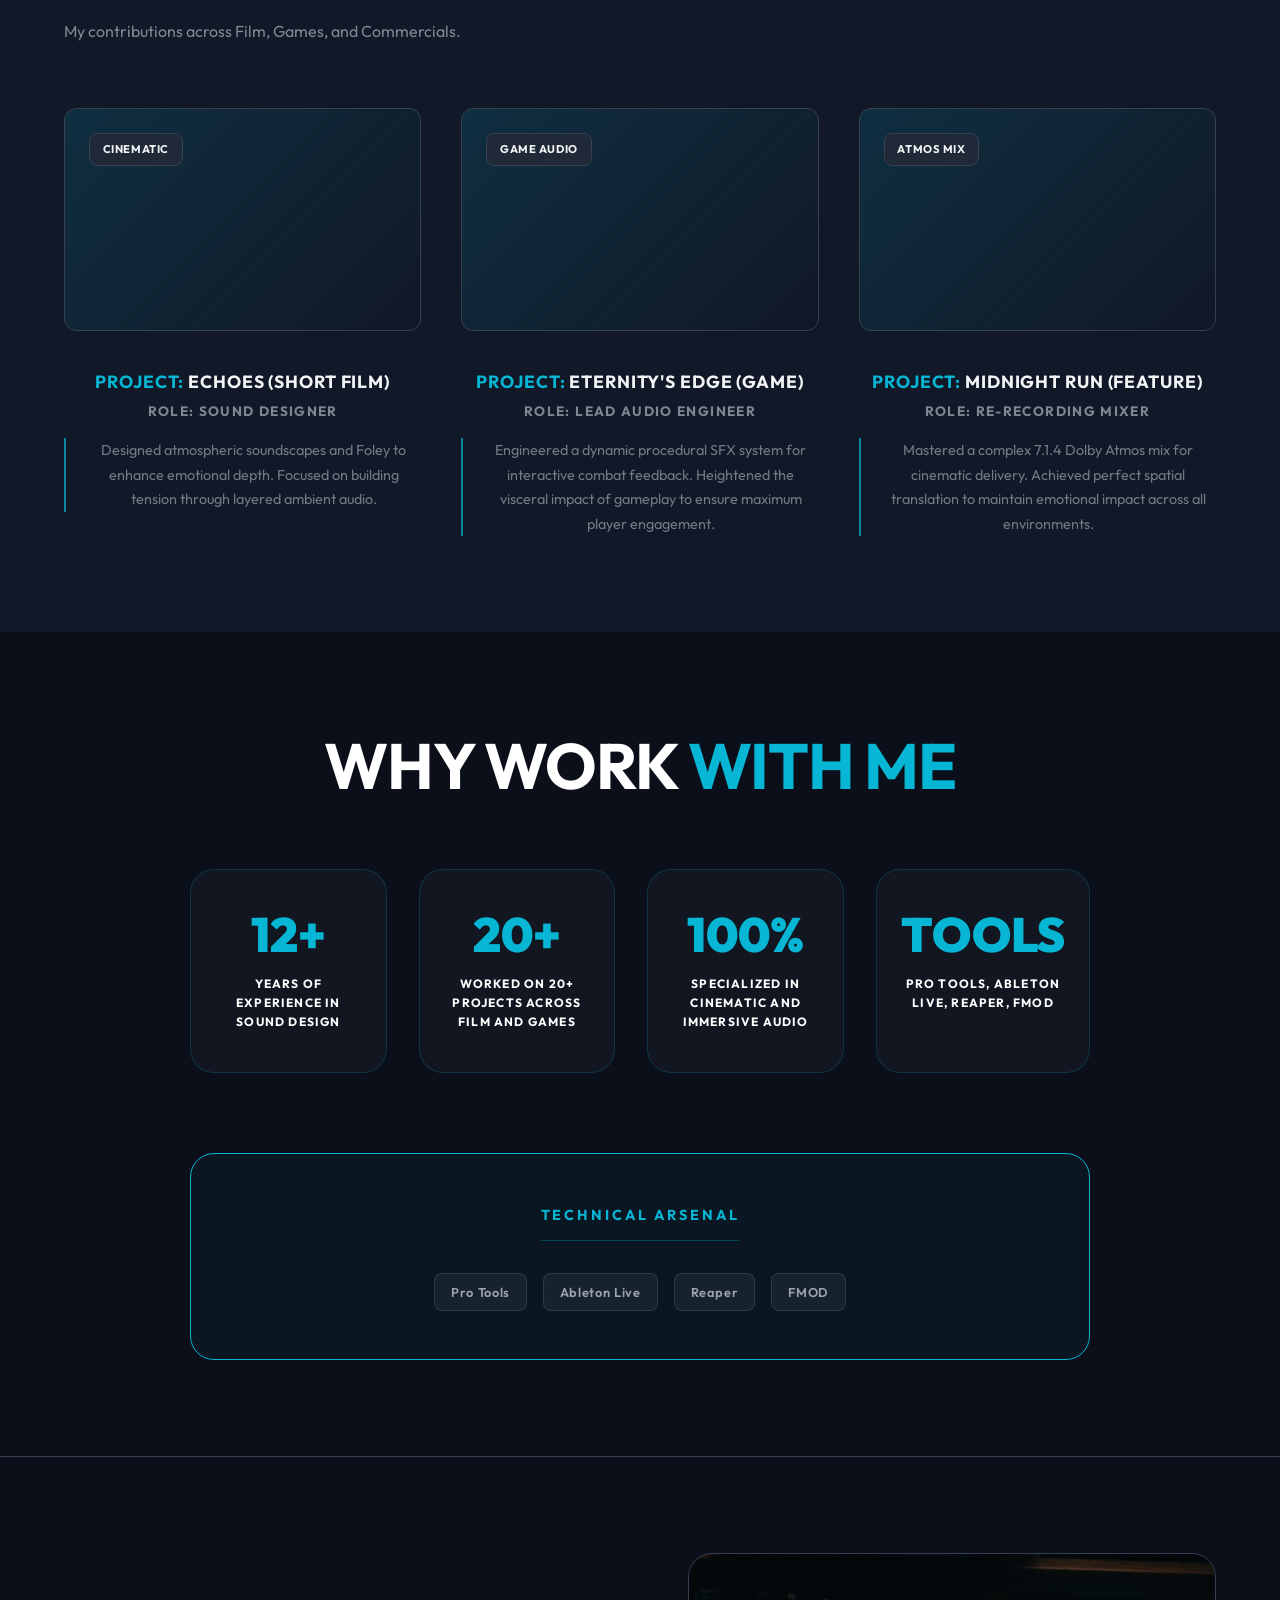
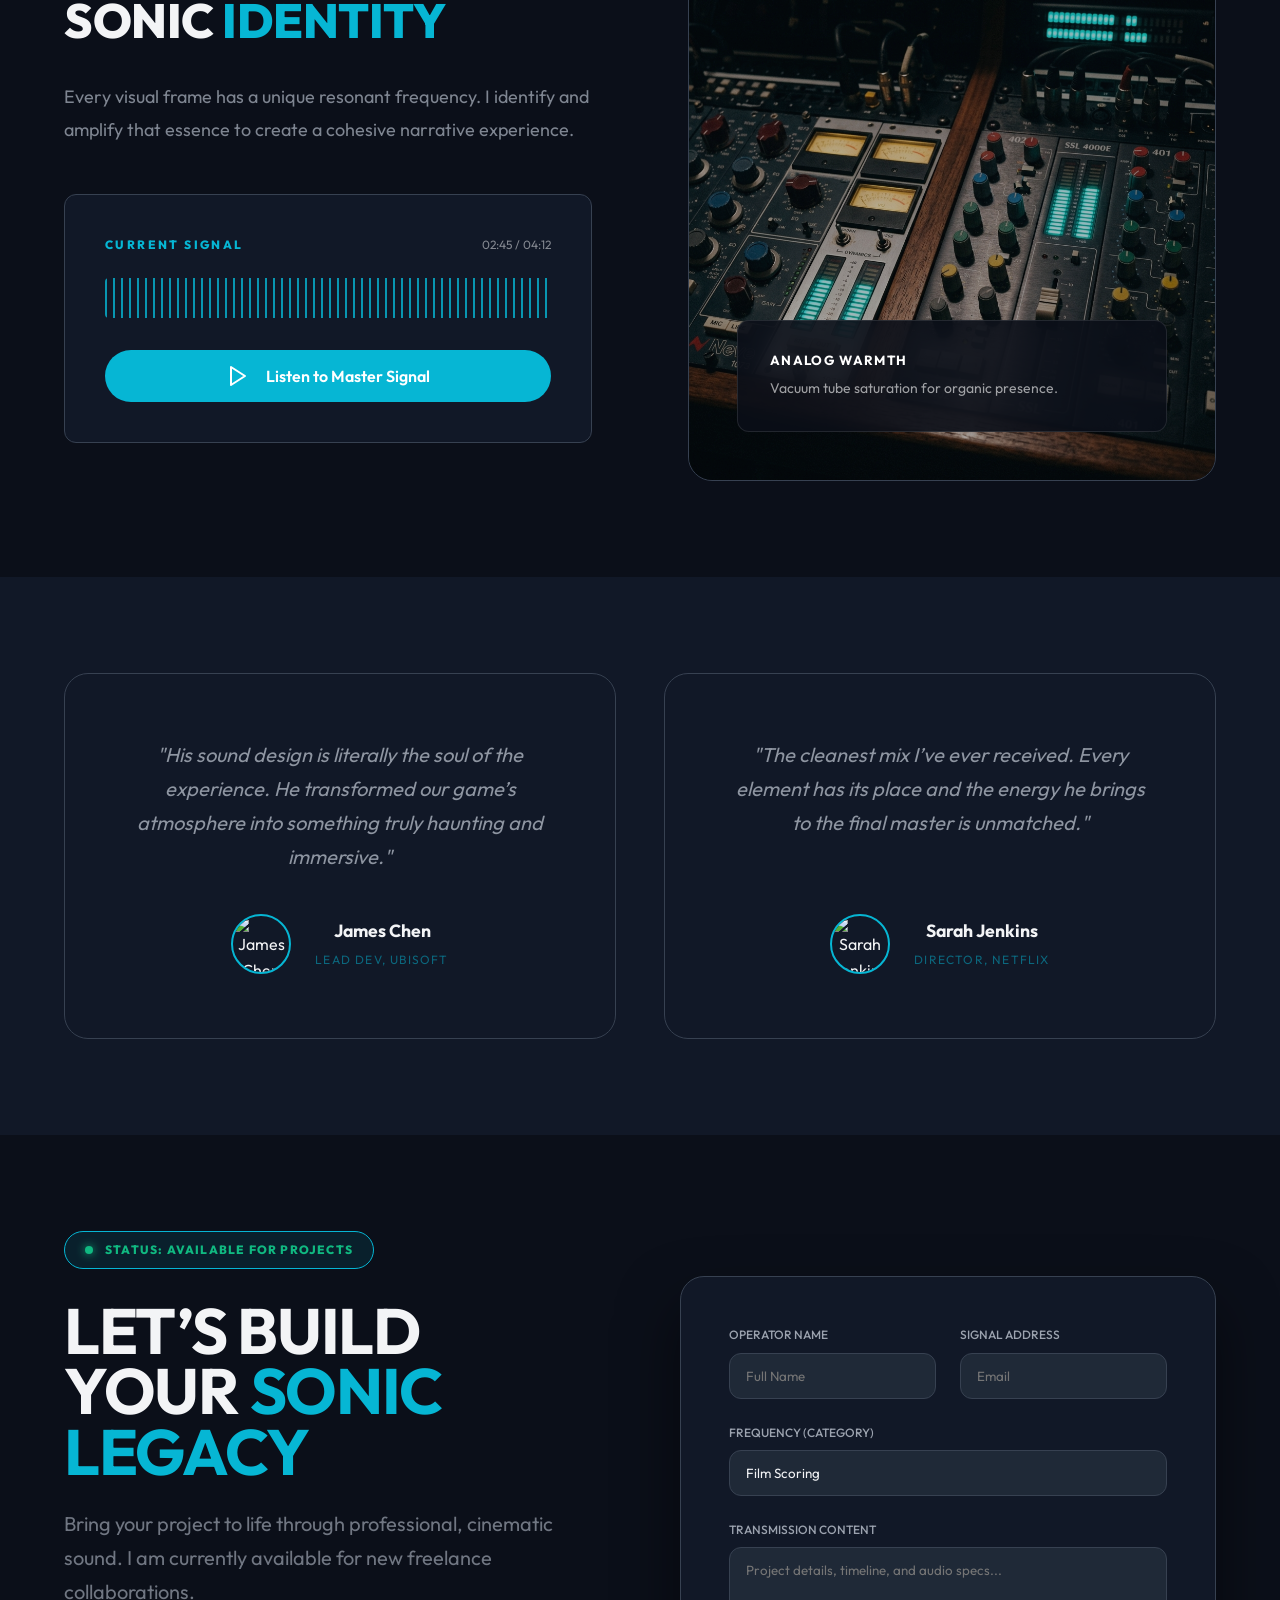
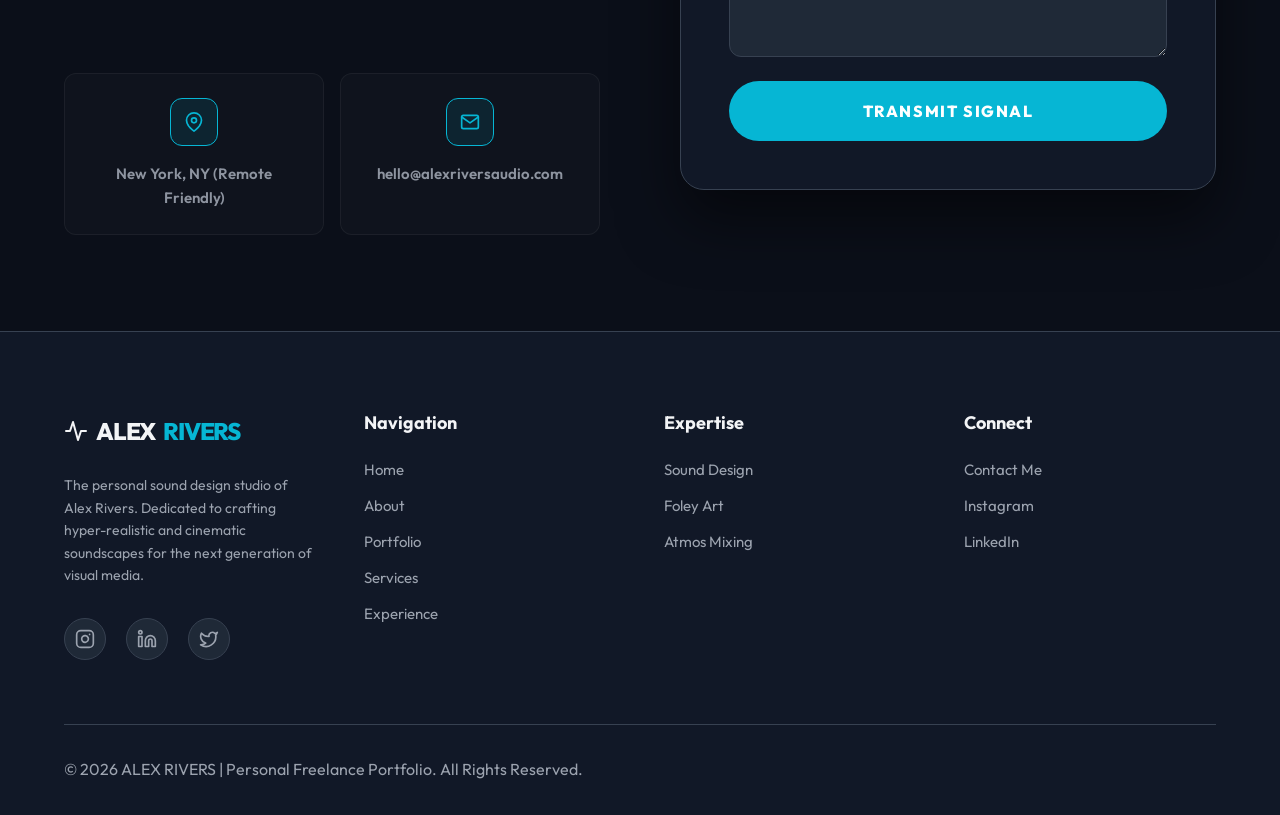
==== commit 0e4c9cc3: "Add files via upload" ====
--- a/index.html
+++ b/index.html
@@ -228,25 +228,25 @@
   <main>
     <!-- Hero Section (Personal Branding) -->
     <section id="home" class="section"
-      style="padding-top: calc(var(--nav-height) + 4rem); min-height: 100vh; display: flex; align-items: center; position: relative; overflow: hidden; background: linear-gradient(rgba(11, 15, 25, 0.4), rgba(11, 15, 25, 0.6)), url('images/home1_hero_premium.png') center/cover; background-attachment: fixed;">
+      style="padding-top: var(--nav-height); padding-bottom: 0; height: 100vh; height: 100dvh; display: flex; align-items: center; justify-content: center; position: relative; overflow: hidden; background: linear-gradient(rgba(11, 15, 25, 0.4), rgba(11, 15, 25, 0.6)), url('images/home1_hero_premium.png') center/cover; background-attachment: fixed;">
       <div class="h-hero-scanline"></div>
       <div class="container" style="position: relative; z-index: 10;">
         <div class="hero-glass-container fade-in-up"
-          style="background: rgba(11, 15, 25, 0.3); backdrop-filter: blur(25px); -webkit-backdrop-filter: blur(25px); padding: 5rem 3rem; border-radius: var(--radius-lg); border: 1px solid rgba(255, 255, 255, 0.12); max-width: 950px; margin: 3rem auto 2rem; box-shadow: 0 50px 100px rgba(0,0,0,0.6); border-bottom: 2px solid rgba(6, 182, 212, 0.3); text-align: center;">
+          style="background: rgba(11, 15, 25, 0.3); backdrop-filter: blur(25px); -webkit-backdrop-filter: blur(25px); padding: 2.5rem 3rem; border-radius: var(--radius-lg); border: 1px solid rgba(255, 255, 255, 0.12); max-width: 950px; margin: 0 auto; box-shadow: 0 50px 100px rgba(0,0,0,0.6); border-bottom: 2px solid rgba(6, 182, 212, 0.3); text-align: center;">
           <div class="hero-header-v2">
             <span class="hero-eyebrow"
-              style="color: var(--primary); font-weight: 700; text-transform: uppercase; letter-spacing: 0.4em; margin-bottom: 2rem; display: block; font-size: 0.9rem;">Sound
+              style="color: var(--primary); font-weight: 700; text-transform: uppercase; letter-spacing: 0.4em; margin-bottom: 1rem; display: block; font-size: 0.9rem;">Sound
               Design Specialist</span>
             <h1
-              style="font-size: clamp(3.2rem, 8vw, 6rem); text-transform: uppercase; font-weight: 950; line-height: 0.9; letter-spacing: -0.05em; margin-bottom: 2rem; color: #fff; text-shadow: 0 10px 30px rgba(0,0,0,0.5);">
-              Hi, I’m <span style="color: var(--primary);">Alex Rivers</span><br>
+              style="font-size: clamp(2.5rem, 6vw, 5rem); text-transform: uppercase; font-weight: 950; line-height: 0.9; letter-spacing: -0.05em; margin-bottom: 1.25rem; color: #fff; text-shadow: 0 10px 30px rgba(0,0,0,0.5);">
+              Hi, I'm <span style="color: var(--primary);">Alex Rivers</span><br>
               <span
-                style="font-size: 0.45em; opacity: 0.9; letter-spacing: 0.05em; display: block; margin-top: 1rem;">Freelance
+                style="font-size: 0.45em; opacity: 0.9; letter-spacing: 0.05em; display: block; margin-top: 0.75rem;">Freelance
                 Sound Designer</span>
             </h1>
           </div>
           <p
-            style="font-size: 1.35rem; max-width: 800px; margin: 0 auto 3rem; opacity: 0.9; line-height: 1.7; color: #f3f4f6; font-weight: 300;">
+            style="font-size: 1.1rem; max-width: 800px; margin: 0 auto 1.5rem; opacity: 0.9; line-height: 1.6; color: #f3f4f6; font-weight: 300;">
             I specialize in cinematic sound design for films and games, creating immersive audio experiences that bring
             stories to life. <br>
             <span
@@ -254,28 +254,28 @@
               on 20+ projects across film and interactive media.</span>
           </p>
 
-          <div class="hero-highlights">
+          <div class="hero-highlights" style="margin-bottom: 1.5rem;">
             <div class="highlight-item">
               <span
-                style="display: block; font-size: 2.5rem; font-weight: 900; color: var(--primary); line-height: 1;">20+</span>
+                style="display: block; font-size: 2rem; font-weight: 900; color: var(--primary); line-height: 1;">20+</span>
               <span
-                style="font-size: 0.75rem; text-transform: uppercase; letter-spacing: 0.2em; color: var(--text-muted); margin-top: 0.5rem; display: block;">Projects
+                style="font-size: 0.75rem; text-transform: uppercase; letter-spacing: 0.2em; color: var(--text-muted); margin-top: 0.35rem; display: block;">Projects
                 Completed</span>
             </div>
             <div class="highlight-item">
               <span
-                style="display: block; font-size: 2.5rem; font-weight: 900; color: var(--primary); line-height: 1;">12+</span>
+                style="display: block; font-size: 2rem; font-weight: 900; color: var(--primary); line-height: 1;">12+</span>
               <span
-                style="font-size: 0.75rem; text-transform: uppercase; letter-spacing: 0.2em; color: var(--text-muted); margin-top: 0.5rem; display: block;">Years
+                style="font-size: 0.75rem; text-transform: uppercase; letter-spacing: 0.2em; color: var(--text-muted); margin-top: 0.35rem; display: block;">Years
                 of Mastery</span>
             </div>
           </div>
-          <div style="display: flex; gap: 2rem; flex-wrap: wrap; justify-content: center;">
+          <div style="display: flex; gap: 1.25rem; flex-wrap: wrap; justify-content: center;">
             <a href="#portfolio" class="btn btn-primary"
-              style="padding: 1.25rem 3rem; font-weight: 800; font-size: 1.1rem; box-shadow: 0 0 30px rgba(6, 182, 212, 0.4); text-transform: uppercase; letter-spacing: 0.1em;">My
+              style="padding: 0.9rem 2.5rem; font-weight: 800; font-size: 1rem; box-shadow: 0 0 30px rgba(6, 182, 212, 0.4); text-transform: uppercase; letter-spacing: 0.1em;">My
               Portfolio</a>
             <a href="#services" class="btn btn-secondary"
-              style="border: 1.5px solid rgba(255, 255, 255, 0.3); background: rgba(255, 255, 255, 0.08); color: #fff; padding: 1.25rem 3rem; font-weight: 700; font-size: 1.1rem; text-transform: uppercase;">How
+              style="border: 1.5px solid rgba(255, 255, 255, 0.3); background: rgba(255, 255, 255, 0.08); color: #fff; padding: 0.9rem 2.5rem; font-weight: 700; font-size: 1rem; text-transform: uppercase;">How
               I Can Help</a>
           </div>
         </div>
